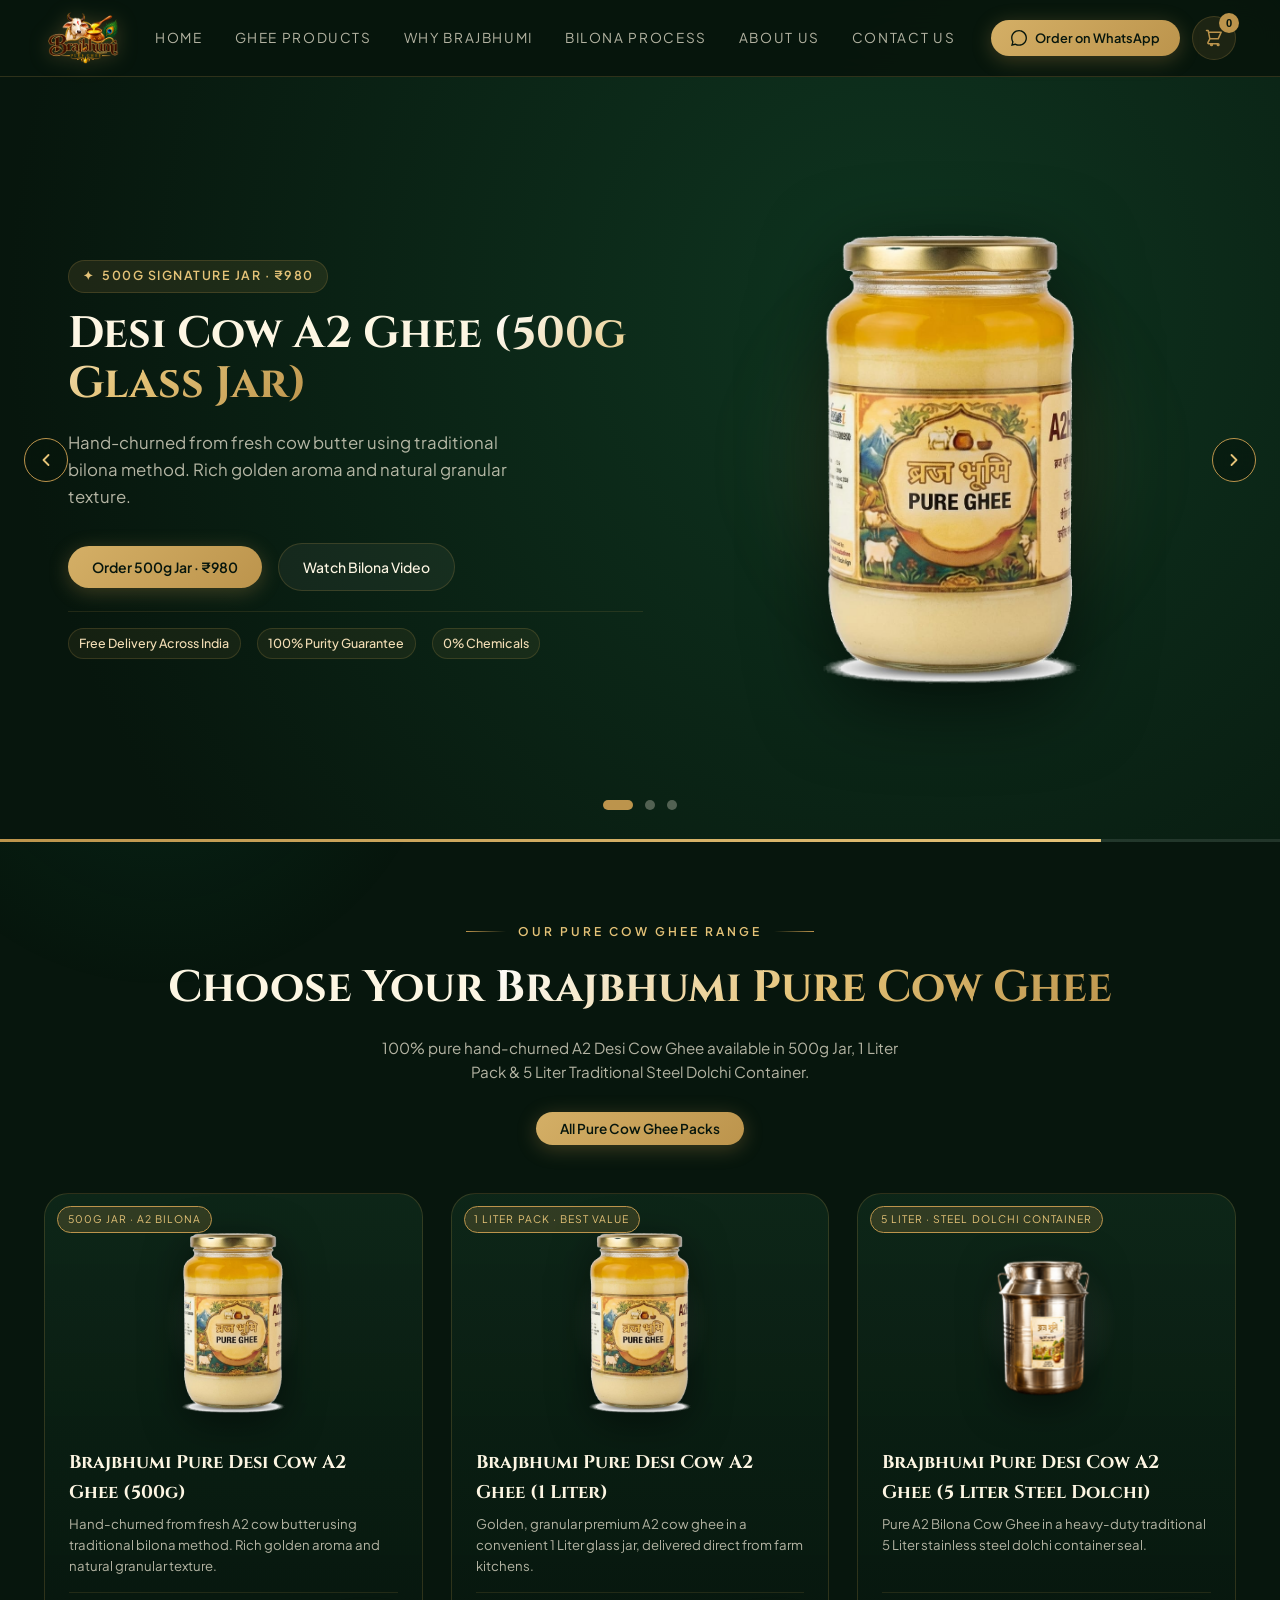
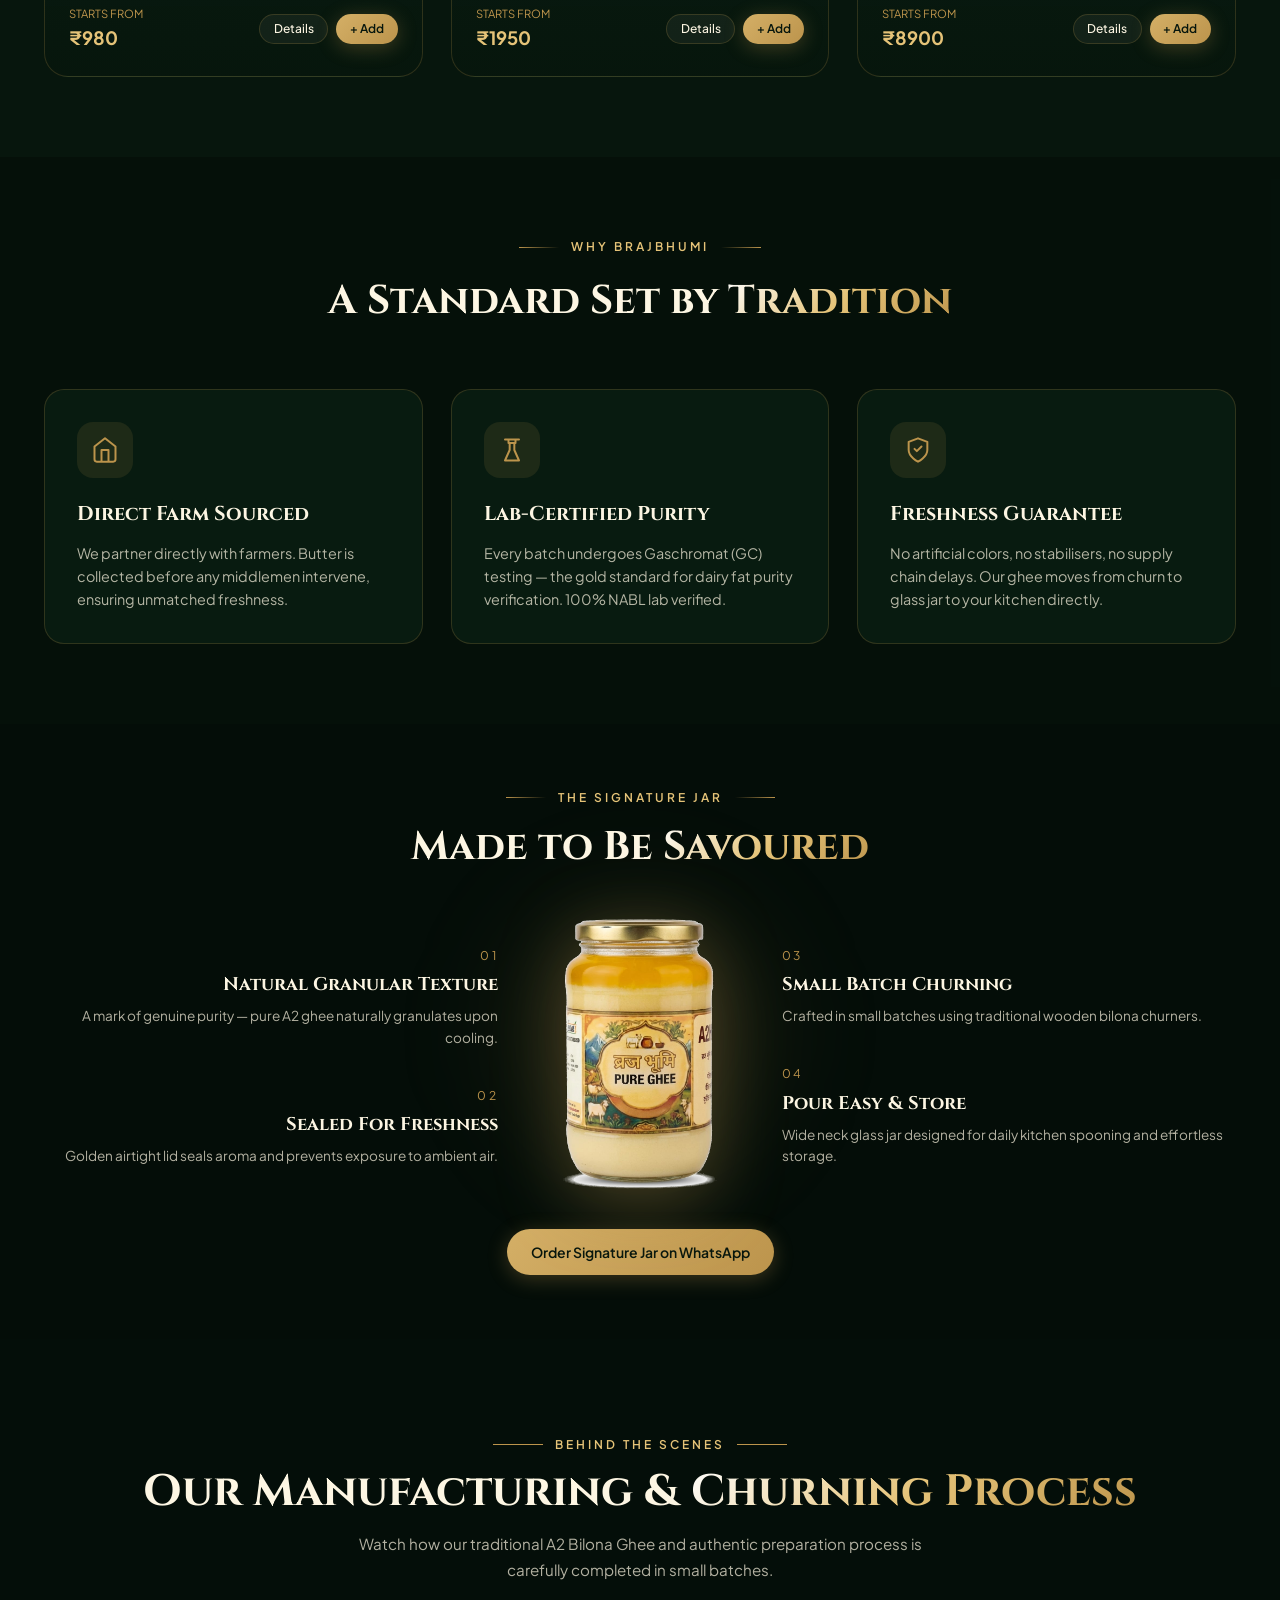
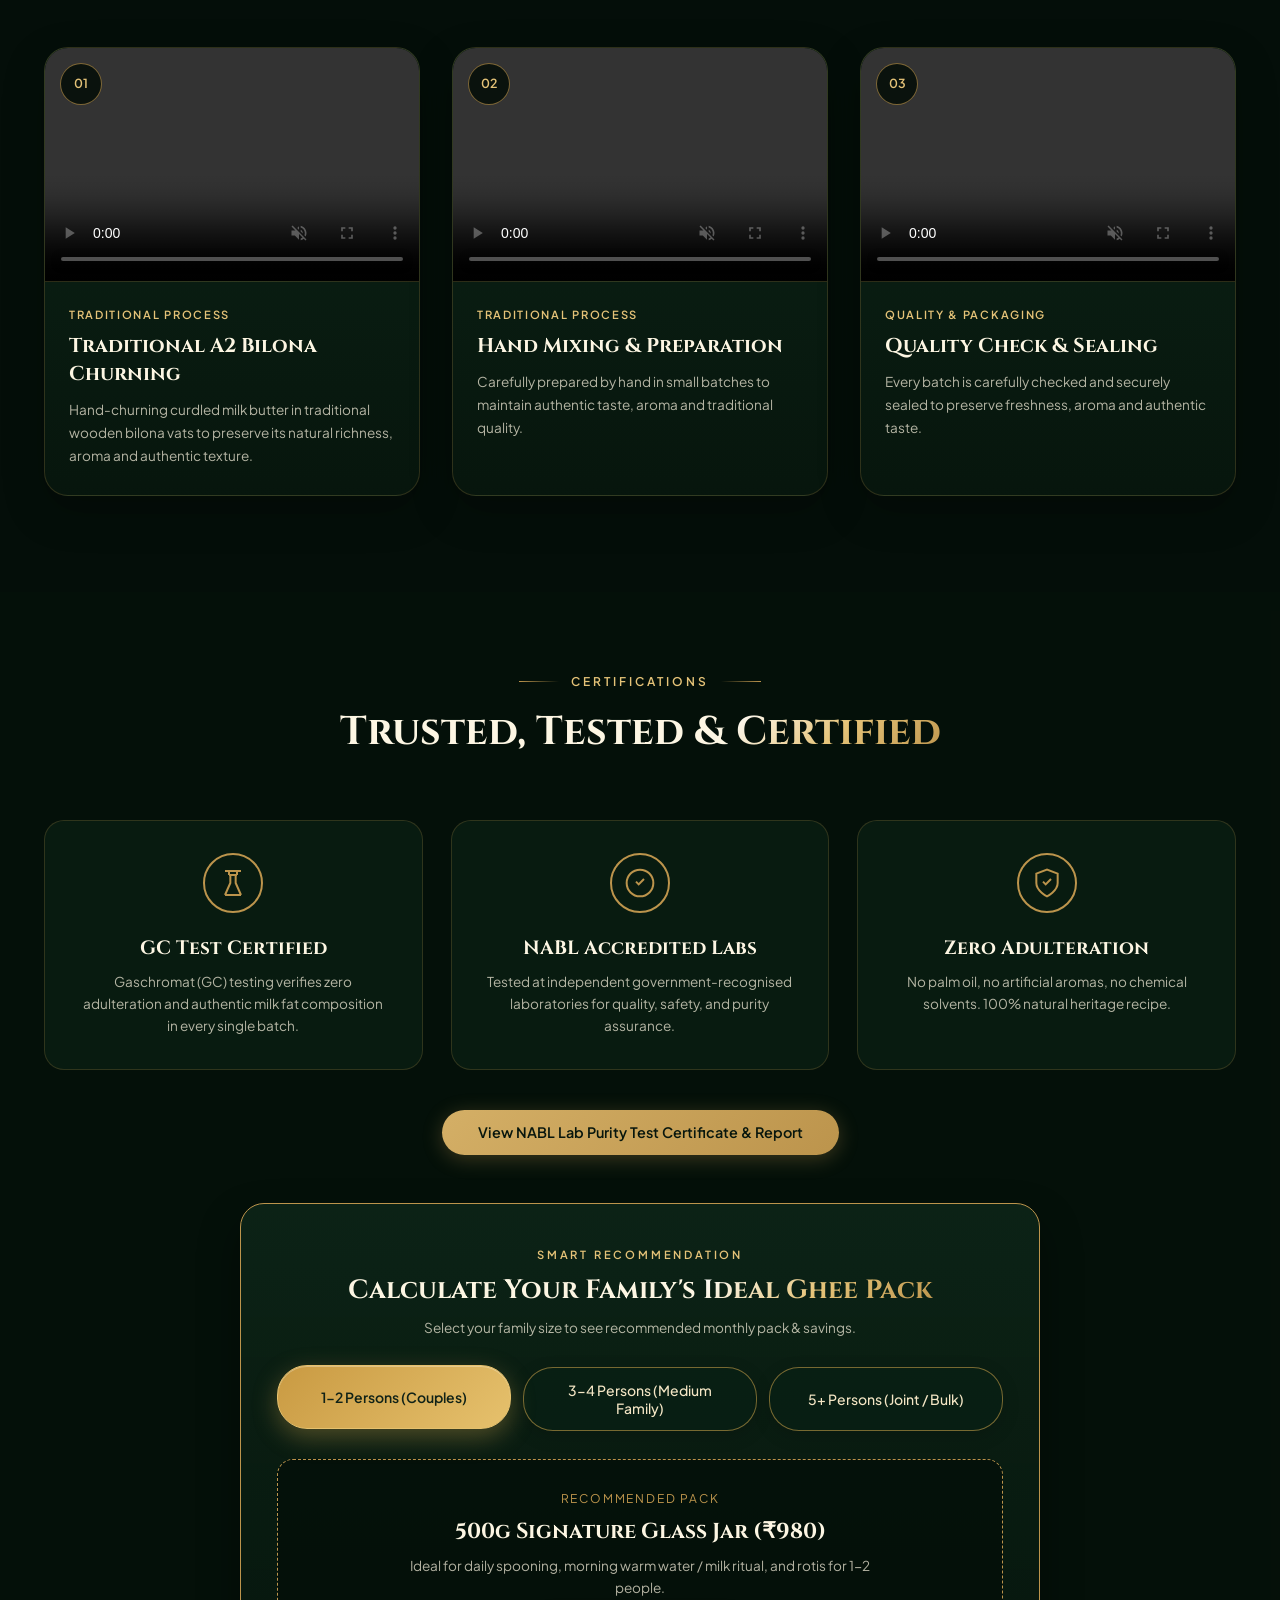
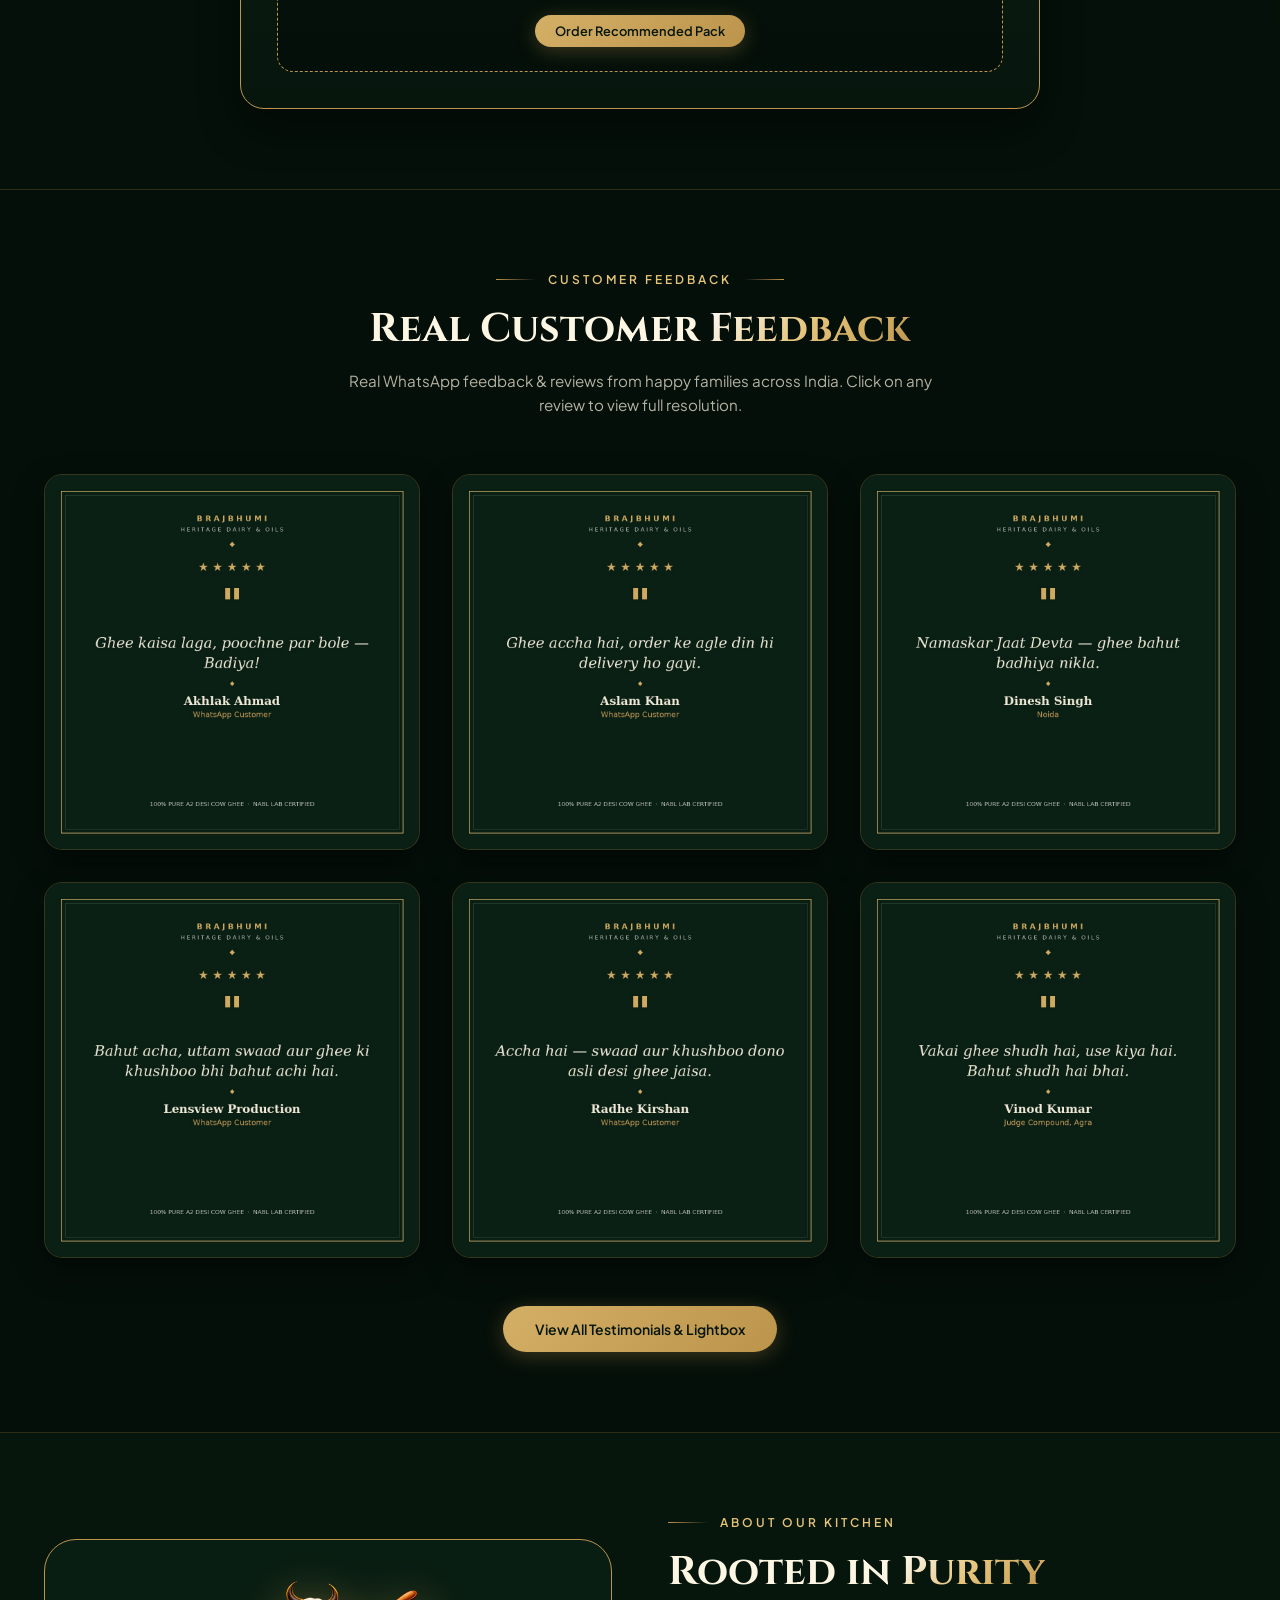
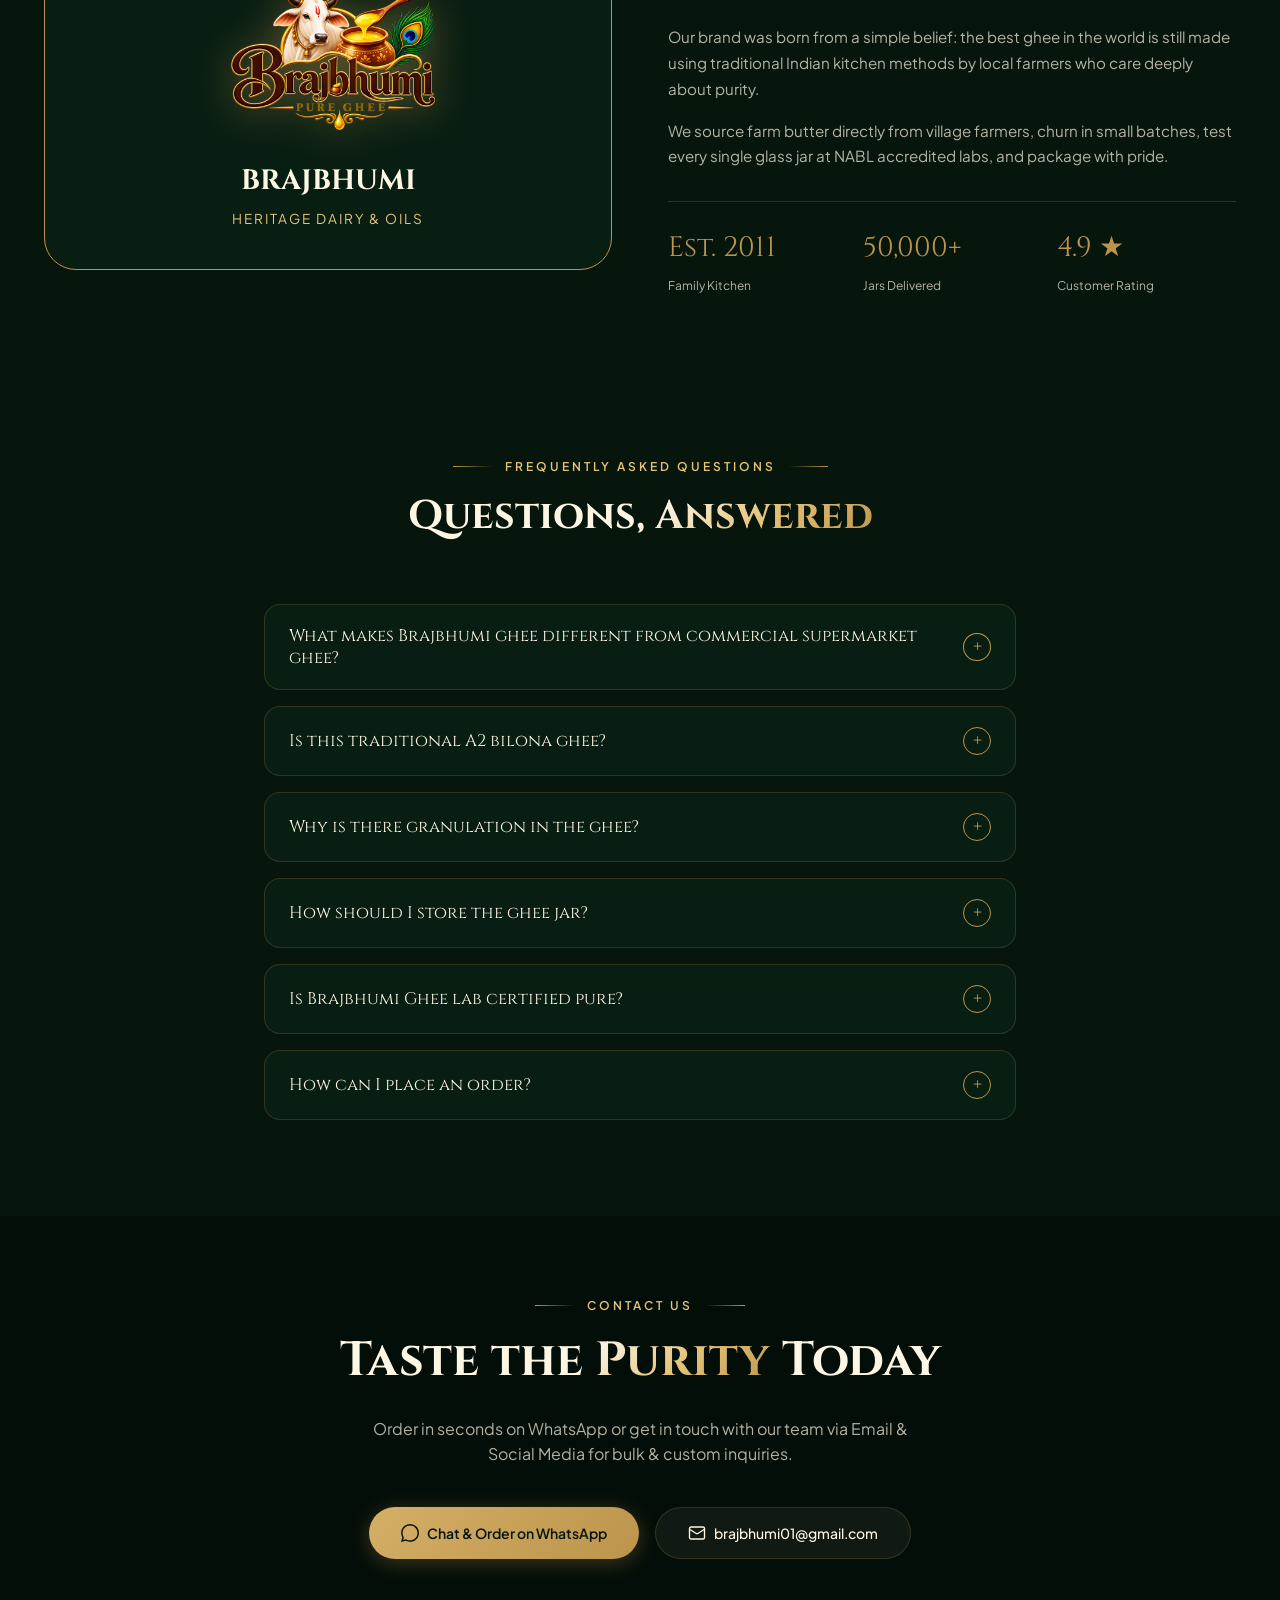
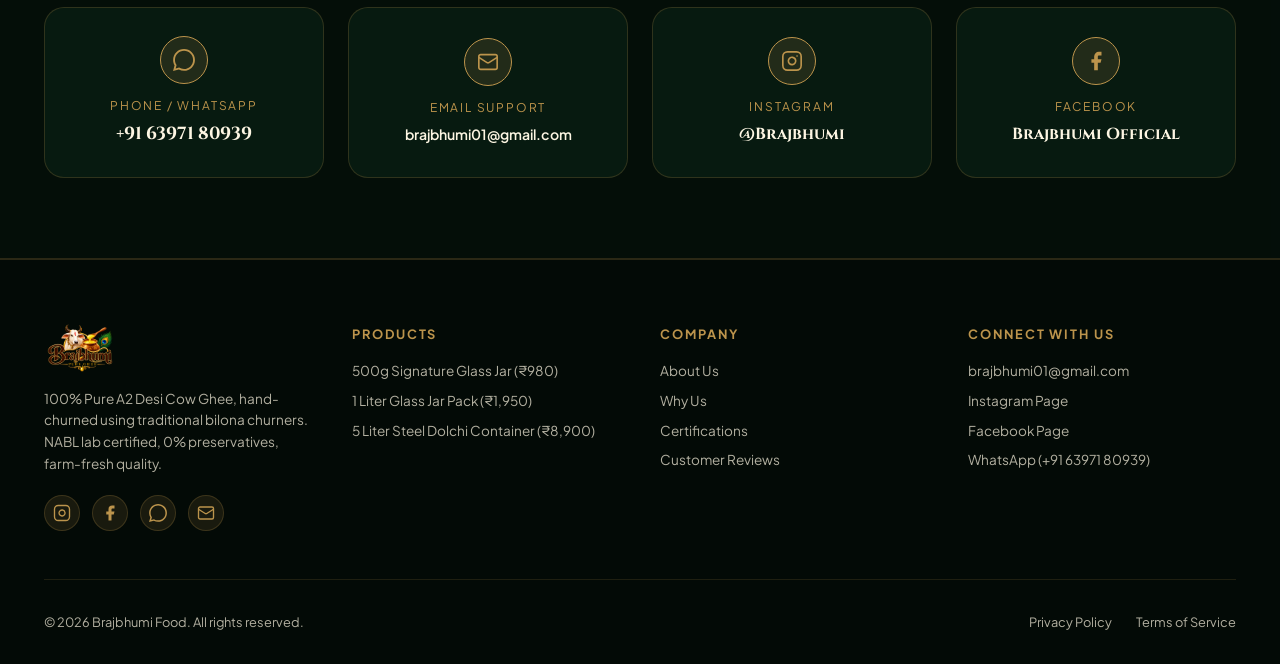
==== index.html @ c481da45 "Add customer review feedback gallery, testimonials page, and mobile UI optimizations" ====
<!DOCTYPE html>
<html lang="en">

<head>
  <meta charset="UTF-8" />
  <meta name="viewport" content="width=device-width, initial-scale=1.0" />
  <title>Brajbhumi Pure Ghee · 100% Traditional A2 Desi Cow Ghee</title>
  <meta name="description"
    content="Pure traditionally churned 100% A2 Desi Cow Ghee from Brajbhumi. NABL certified lab tested, 100% pure, 0 preservatives." />
  <meta name="keywords" content="brajbhumi ghee, A2 cow ghee, bilona ghee, pure desi cow ghee, danedar ghee" />

  <!-- Open Graph Meta Tags -->
  <meta property="og:title" content="Brajbhumi Pure Ghee · Pure Heritage A2 Desi Cow Ghee" />
  <meta property="og:description"
    content="Rooted in purity and craftsmanship. Hand-churned farm fresh A2 Desi Cow Ghee delivered directly to your doorstep." />
  <meta property="og:type" content="website" />

  <!-- Stylesheet -->
  <link rel="stylesheet" href="styles.css" />
</head>

<body>

  <!-- Ambient Background Glow Effects -->
  <div class="bg-glow-top"></div>
  <div class="bg-glow-bottom"></div>

  <!-- Sticky Header Navigation -->
  <header class="sticky-header">
    <div class="container-x"
      style="display: flex; align-items: center; justify-content: space-between; padding-top: 0.75rem; padding-bottom: 0.75rem;">
      <a href="#home" style="display: flex; align-items: center; gap: 0.75rem; text-decoration: none;">
        <img src="image/logo.png?v=2" alt="Brajbhumi Logo"
          style="height: 52px; width: auto; object-fit: contain; filter: drop-shadow(0 2px 10px rgba(188,148,76,0.35));" />
      </a>

      <!-- Desktop Links -->
      <nav class="nav-links hidden-mobile">
        <a href="#home" class="nav-link">Home</a>
        <a href="#products" class="nav-link">Ghee Products</a>
        <a href="#why" class="nav-link">Why Brajbhumi</a>
        <a href="#manufacturing" class="nav-link">Bilona Process</a>
        <a href="#about" class="nav-link">About Us</a>
        <a href="#contact" class="nav-link">Contact Us</a>
      </nav>

      <!-- Header CTAs & Cart Icon -->
      <div style="display: flex; align-items: center; gap: 0.75rem;">
        <a href="https://wa.me/916397180939?text=Hi%20Brajbhumi%2C%20I&#x27;d%20like%20to%20order%20ghee"
          target="_blank" rel="noreferrer" class="btn-gold hidden-mobile"
          style="padding: 0.5rem 1.25rem; font-size: 0.8rem;">
          <svg viewBox="0 0 24 24" style="width: 16px; height: 16px; fill: currentColor;">
            <path
              d="M.057 24l1.687-6.163c-1.041-1.804-1.588-3.849-1.587-5.946.003-6.556 5.338-11.891 11.893-11.891 3.181.001 6.167 1.24 8.413 3.488 2.245 2.248 3.481 5.236 3.48 8.414-.003 6.557-5.338 11.892-11.893 11.892-1.99-.001-3.951-.5-5.688-1.448l-6.305 1.654zm6.597-3.807c1.676.995 3.276 1.591 5.392 1.592 5.448 0 9.886-4.434 9.889-9.885.002-5.462-4.415-9.89-9.881-9.892-5.452 0-9.887 4.434-9.889 9.884-.001 2.225.651 3.891 1.746 5.634l-0.999 3.648 3.742-.981z" />
          </svg>
          Order on WhatsApp
        </a>

        <!-- Cart Button Drawer Trigger -->
        <button onclick="toggleCart()" aria-label="Open Cart Drawer"
          style="position: relative; background: rgba(188,148,76,0.12); border: 1px solid var(--color-green-border); width: 44px; height: 44px; border-radius: 50%; display: flex; align-items: center; justify-content: center; cursor: pointer; color: var(--color-gold); transition: var(--transition-smooth);">
          <svg viewBox="0 0 24 24"
            style="width: 20px; height: 20px; fill: none; stroke: currentColor; stroke-width: 1.8; stroke-linecap: round; stroke-linejoin: round;">
            <path
              d="M3 3h2l.4 2M7 13h10l3.6-8H5.4M7 13L5.4 5M7 13l-2.3 4.6A1 1 0 005.6 19H17M9 21a1 1 0 100-2 1 1 0 000 2zm8 0a1 1 0 100-2 1 1 0 000 2z">
            </path>
          </svg>
          <span id="cart-badge"
            style="position: absolute; top: -4px; right: -4px; background: var(--color-gold); color: #07160d; font-size: 0.7rem; font-weight: 700; width: 20px; height: 20px; border-radius: 50%; display: flex; align-items: center; justify-content: center;">0</span>
        </button>

        <!-- Mobile Hamburger Menu Button -->
        <button id="mobile-menu-btn" onclick="toggleMobileMenu()" class="mobile-toggle-btn"
          aria-label="Toggle Navigation Menu">
          <svg viewBox="0 0 24 24"
            style="width: 22px; height: 22px; fill: none; stroke: currentColor; stroke-width: 2.2; stroke-linecap: round; stroke-linejoin: round;">
            <line x1="3" y1="6" x2="21" y2="6"></line>
            <line x1="3" y1="12" x2="21" y2="12"></line>
            <line x1="3" y1="18" x2="21" y2="18"></line>
          </svg>
        </button>
      </div>
    </div>

    <!-- Mobile Navigation Drawer -->
    <div id="mobile-menu" class="mobile-menu-drawer">
      <a href="#home" onclick="toggleMobileMenu()" class="mobile-nav-link">Home</a>
      <a href="#products" onclick="toggleMobileMenu()" class="mobile-nav-link">Ghee Products</a>
      <a href="testimonials.html" onclick="toggleMobileMenu()" class="mobile-nav-link">Testimonials</a>
      <a href="#why" onclick="toggleMobileMenu()" class="mobile-nav-link">Why Brajbhumi</a>
      <a href="#manufacturing" onclick="toggleMobileMenu()" class="mobile-nav-link">Bilona Process</a>
      <a href="#about" onclick="toggleMobileMenu()" class="mobile-nav-link">About Us</a>
      <a href="#contact" onclick="toggleMobileMenu()" class="mobile-nav-link">Contact Us</a>
    </div>
  </header>

  <main>
    <!-- Hero Product Slider Section -->
    <section id="home" class="hero-container">

      <!-- Slide 1: 500g Ghee Jar -->
      <div class="container-x hero-slide active">
        <div class="hero-content-grid">
          <div>
            <div class="hero-badge">
              <span>✦</span> 500g Signature Jar · ₹980
            </div>
            <h1 class="hero-title font-display">
              Desi Cow A2 Ghee <span class="text-shimmer">(500g Glass Jar)</span>
            </h1>
            <p class="hero-desc">
              Hand-churned from fresh cow butter using traditional bilona method. Rich golden aroma and natural granular
              texture.
            </p>
            <div class="hero-actions">
              <button onclick="openProductModal('cow-ghee-pure')" class="btn-gold">Order 500g Jar · ₹980</button>
              <a href="#manufacturing" class="btn-ghost">Watch Bilona Video</a>
            </div>
            <div class="hero-trust-row">
              <span class="hero-trust-item"> Free Delivery Across India</span>
              <span class="hero-trust-item"> 100% Purity Guarantee</span>
              <span class="hero-trust-item"> 0% Chemicals</span>
            </div>
          </div>
          <div class="hero-img-wrapper">
            <div class="hero-img-backdrop"></div>
            <img src="image/ghee.jpg?v=2" alt="Brajbhumi 500g Desi Cow Ghee Jar" class="hero-img" />
          </div>
        </div>
      </div>

      <!-- Slide 2: 1 Liter Pack -->
      <div class="container-x hero-slide">
        <div class="hero-content-grid">
          <div>
            <div class="hero-badge">
              <span>✦</span> 1 Liter Value Pack · ₹1,950
            </div>
            <h1 class="hero-title font-display">
              Pure Desi Cow Ghee <span class="text-shimmer">(1 Liter Jar)</span>
            </h1>
            <p class="hero-desc">
              Golden, granular premium A2 cow ghee in a 1 Liter glass jar pack, delivered direct from farm kitchens.
            </p>
            <div class="hero-actions">
              <button onclick="openProductModal('cow-ghee-1kg')" class="btn-gold">Order 1 Liter Jar · ₹1,950</button>
              <a href="#products" class="btn-ghost">View All Packs</a>
            </div>
            <div class="hero-trust-row">
              <span class="hero-trust-item">Free Delivery Across India</span>
              <span class="hero-trust-item"> 100% Purity Guarantee</span>
              <span class="hero-trust-item"> 0% Chemicals</span>
            </div>
          </div>
          <div class="hero-img-wrapper">
            <div class="hero-img-backdrop"
              style="background: radial-gradient(circle, rgba(229,195,120,0.3) 0%, transparent 70%);"></div>
            <img src="image/1kg.jpg?v=2" alt="Brajbhumi 1 Liter Ghee Jar" class="hero-img" />
          </div>
        </div>
      </div>

      <!-- Slide 3: 5 Liter Steel Dolchi Container -->
      <div class="container-x hero-slide">
        <div class="hero-content-grid">
          <div>
            <div class="hero-badge">
              <span>✦</span> 5 Liter Steel Container · ₹8,900
            </div>
            <h1 class="hero-title font-display">
              Desi Cow A2 Ghee <span class="text-shimmer">(5L Steel Dolchi)</span>
            </h1>
            <p class="hero-desc">
              Pure A2 Bilona Cow Ghee in a heavy-duty traditional 5 Liter stainless steel dolchi container seal.
            </p>
            <div class="hero-actions">
              <button onclick="openProductModal('cow-ghee-5kg-tin')" class="btn-gold">Order 5L Steel Dolchi ·
                ₹8,900</button>
              <a href="#contact" class="btn-ghost">WhatsApp Inquiry</a>
            </div>
            <div class="hero-trust-row">
              <span class="hero-trust-item"> Free Delivery Across India</span>
              <span class="hero-trust-item">100% Purity Guarantee</span>
              <span class="hero-trust-item"> 0% Chemicals</span>
            </div>
          </div>
          <div class="hero-img-wrapper">
            <div class="hero-img-backdrop"
              style="background: radial-gradient(circle, rgba(188,148,76,0.3) 0%, transparent 70%);">
            </div>
            <img src="image/5kg.png?v=2" alt="Brajbhumi 5 Liter Steel Dolchi Ghee Container"
              class="hero-img hero-img-5l" />
          </div>
        </div>
      </div>

      <!-- Slider Navigation Arrows -->
      <button class="slider-arrow slider-arrow-prev" onclick="prevSlide()" aria-label="Previous Slide">
        <svg viewBox="0 0 24 24"
          style="width: 20px; height: 20px; fill: none; stroke: currentColor; stroke-width: 2.2; stroke-linecap: round; stroke-linejoin: round;">
          <polyline points="15 18 9 12 15 6"></polyline>
        </svg>
      </button>

      <button class="slider-arrow slider-arrow-next" onclick="nextSlide()" aria-label="Next Slide">
        <svg viewBox="0 0 24 24"
          style="width: 20px; height: 20px; fill: none; stroke: currentColor; stroke-width: 2.2; stroke-linecap: round; stroke-linejoin: round;">
          <polyline points="9 18 15 12 9 6"></polyline>
        </svg>
      </button>

      <!-- Slider Dots Controls -->
      <div class="slider-dots">
        <button onclick="setSlide(0)" class="slider-dot active" aria-label="Slide 1 (500g Cow Ghee)"></button>
        <button onclick="setSlide(1)" class="slider-dot" aria-label="Slide 2 (1 Liter Cow Ghee)"></button>
        <button onclick="setSlide(2)" class="slider-dot" aria-label="Slide 3 (5L Steel Container)"></button>
      </div>

      <!-- 3-Second Timer Progress Bar -->
      <div class="slider-progress-container">
        <div class="slider-progress-bar" id="slider-progress-bar"></div>
      </div>
    </section>

    <!-- Product Section -->
    <section id="products" style="padding: 5rem 0;">
      <div class="container-x">
        <div style="text-align: center; margin-bottom: 3rem;">
          <div
            style="display: flex; align-items: center; justify-content: center; gap: 0.75rem; margin-bottom: 0.75rem;">
            <span class="gold-line"></span>
            <span class="eyebrow">Our Pure Cow Ghee Range</span>
            <span class="gold-line" style="transform: rotate(180deg);"></span>
          </div>
          <h2 class="font-display" style="font-size: 2.75rem; color: var(--color-cream);">
            Choose Your <span class="text-shimmer">Brajbhumi Pure Cow Ghee</span>
          </h2>
          <p
            style="color: var(--color-cream-muted); max-width: 540px; margin: 0.75rem auto 0 auto; font-size: 0.95rem;">
            100% pure hand-churned A2 Desi Cow Ghee available in 500g Jar, 1 Liter Pack & 5 Liter Traditional Steel
            Dolchi Container.
          </p>

          <!-- Category Filter Buttons -->
          <div style="display: flex; justify-content: center; gap: 0.75rem; flex-wrap: wrap; margin-top: 1.75rem;">
            <button onclick="setCategory('all')" data-category="all" class="filter-tab btn-gold"
              style="padding: 0.5rem 1.5rem; font-size: 0.85rem;">All Pure Cow Ghee Packs</button>
          </div>
        </div>

        <!-- Dynamic Product Cards Grid -->
        <div id="products-grid"
          style="display: grid; grid-template-columns: repeat(auto-fill, minmax(280px, 1fr)); gap: 1.75rem;">
          <!-- JavaScript populates product cards here -->
        </div>
      </div>
    </section>

    <!-- Why Us Section -->
    <section id="why" style="padding: 5rem 0; background: rgba(4,13,8,0.6);">
      <div class="container-x">
        <div style="margin-bottom: 3.5rem; text-align: center;">
          <div
            style="display: flex; align-items: center; justify-content: center; gap: 0.75rem; margin-bottom: 0.75rem;">
            <span class="gold-line"></span>
            <span class="eyebrow">Why Brajbhumi</span>
            <span class="gold-line" style="transform: rotate(180deg);"></span>
          </div>
          <h2 class="font-display" style="font-size: 2.5rem; color: var(--color-cream);">
            A Standard Set by <span class="text-shimmer">Tradition</span>
          </h2>
        </div>

        <div style="display: grid; grid-template-columns: repeat(auto-fit, minmax(300px, 1fr)); gap: 1.75rem;">
          <div class="feature-card">
            <div class="icon-box">
              <svg viewBox="0 0 24 24"
                style="width: 28px; height: 28px; fill: none; stroke: currentColor; stroke-width: 1.7; stroke-linecap: round; stroke-linejoin: round;">
                <path d="M3 9l9-7 9 7v11a2 2 0 0 1-2 2H5a2 2 0 0 1-2-2zM9 22V12h6v10"></path>
              </svg>
            </div>
            <h3 class="font-display" style="font-size: 1.25rem; color: var(--color-cream); margin-bottom: 0.75rem;">
              Direct Farm Sourced</h3>
            <p style="color: var(--color-cream-muted); font-size: 0.9rem;">
              We partner directly with farmers. Butter is collected before any middlemen intervene, ensuring unmatched
              freshness.
            </p>
          </div>

          <div class="feature-card">
            <div class="icon-box">
              <svg viewBox="0 0 24 24"
                style="width: 28px; height: 28px; fill: none; stroke: currentColor; stroke-width: 1.7; stroke-linecap: round; stroke-linejoin: round;">
                <path d="M6 3h12M9 3v3M15 3v3M9 6h6M6 21h12M6 21L10 12V6h4v6l4 9"></path>
              </svg>
            </div>
            <h3 class="font-display" style="font-size: 1.25rem; color: var(--color-cream); margin-bottom: 0.75rem;">
              Lab-Certified Purity</h3>
            <p style="color: var(--color-cream-muted); font-size: 0.9rem;">
              Every batch undergoes Gaschromat (GC) testing — the gold standard for dairy fat purity verification. 100%
              NABL lab verified.
            </p>
          </div>

          <div class="feature-card">
            <div class="icon-box">
              <svg viewBox="0 0 24 24"
                style="width: 28px; height: 28px; fill: none; stroke: currentColor; stroke-width: 1.7; stroke-linecap: round; stroke-linejoin: round;">
                <path d="M12 22s8-4 8-10V5l-8-3-8 3v7c0 6 8 10 8 10zM9 11l2 2 4-4"></path>
              </svg>
            </div>
            <h3 class="font-display" style="font-size: 1.25rem; color: var(--color-cream); margin-bottom: 0.75rem;">
              Freshness Guarantee</h3>
            <p style="color: var(--color-cream-muted); font-size: 0.9rem;">
              No artificial colors, no stabilisers, no supply chain delays. Our ghee moves from churn to glass jar to
              your kitchen directly.
            </p>
          </div>
        </div>
      </div>
    </section>

    <!-- Showcase Jar Section -->
    <section id="showcase" class="showcase-bg">
      <div class="showcase-glow"></div>
      <div class="container-x" style="position: relative; z-index: 2;">
        <div style="text-align: center; margin-bottom: 2.5rem;">
          <div
            style="display: flex; align-items: center; justify-content: center; gap: 0.75rem; margin-bottom: 0.5rem;">
            <span class="gold-line"></span>
            <span class="eyebrow">The Signature Jar</span>
            <span class="gold-line" style="transform: rotate(180deg);"></span>
          </div>
          <h2 class="font-display" style="font-size: 2.5rem; color: var(--color-cream);">
            Made to Be <span class="text-shimmer">Savoured</span>
          </h2>
        </div>

        <div class="showcase-grid">
          <!-- Left Indicators -->
          <div class="showcase-col-left">
            <div>
              <span style="font-size: 0.75rem; letter-spacing: 0.2em; color: var(--color-gold);">01</span>
              <h3 class="font-display" style="font-size: 1.15rem; color: var(--color-cream); margin-top: 0.25rem;">
                Natural Granular Texture</h3>
              <p style="font-size: 0.85rem; color: var(--color-cream-muted); margin-top: 0.35rem;">
                A mark of genuine purity — pure A2 ghee naturally granulates upon cooling.
              </p>
            </div>
            <div>
              <span style="font-size: 0.75rem; letter-spacing: 0.2em; color: var(--color-gold);">02</span>
              <h3 class="font-display" style="font-size: 1.15rem; color: var(--color-cream); margin-top: 0.25rem;">
                Sealed For Freshness</h3>
              <p style="font-size: 0.85rem; color: var(--color-cream-muted); margin-top: 0.35rem;">
                Golden airtight lid seals aroma and prevents exposure to ambient air.
              </p>
            </div>
          </div>

          <!-- Middle Jar Image -->
          <div class="showcase-jar-wrapper">
            <img src="image/ghee.jpg?v=2" alt="Signature Ghee Jar" class="showcase-jar-img" />
          </div>

          <!-- Right Indicators -->
          <div class="showcase-col-right">
            <div>
              <span style="font-size: 0.75rem; letter-spacing: 0.2em; color: var(--color-gold);">03</span>
              <h3 class="font-display" style="font-size: 1.15rem; color: var(--color-cream); margin-top: 0.25rem;">Small
                Batch Churning</h3>
              <p style="font-size: 0.85rem; color: var(--color-cream-muted); margin-top: 0.35rem;">
                Crafted in small batches using traditional wooden bilona churners.
              </p>
            </div>
            <div>
              <span style="font-size: 0.75rem; letter-spacing: 0.2em; color: var(--color-gold);">04</span>
              <h3 class="font-display" style="font-size: 1.15rem; color: var(--color-cream); margin-top: 0.25rem;">Pour
                Easy & Store</h3>
              <p style="font-size: 0.85rem; color: var(--color-cream-muted); margin-top: 0.35rem;">
                Wide neck glass jar designed for daily kitchen spooning and effortless storage.
              </p>
            </div>
          </div>
        </div>

        <div style="text-align: center; margin-top: 2.5rem;">
          <a href="https://wa.me/916397180939?text=Hi%20Brajbhumi%2C%20I&#x27;d%20like%20to%20order%20Signature%20Ghee%20Jar"
            target="_blank" rel="noreferrer" class="btn-gold">
            Order Signature Jar on WhatsApp
          </a>
        </div>
      </div>
    </section>

    <!-- Manufacturing & Process Videos Section -->
    <section id="manufacturing" class="manufacturing-section">
      <div class="container-x">
        <div class="manufacturing-heading">
          <div class="heading-label">
            <span class="gold-line"></span>
            <span class="eyebrow">Behind The Scenes</span>
            <span class="gold-line"></span>
          </div>
          <h2 class="font-display">
            Our Manufacturing & <span class="text-shimmer">Churning Process</span>
          </h2>
          <p>
            Watch how our traditional A2 Bilona Ghee and authentic preparation
            process is carefully completed in small batches.
          </p>
        </div>

        <div class="manufacturing-grid">
          <div class="mfg-video-card">
            <div class="mfg-video-wrapper">
              <video controls playsinline preload="metadata" class="mfg-video-player">
                <source src="videos/1.mp4" type="video/mp4">
              </video>
              <div class="video-number">01</div>
            </div>
            <div class="mfg-card-content">
              <span class="mfg-card-label">Traditional Process</span>
              <h3 class="font-display">Traditional A2 Bilona Churning</h3>
              <p>
                Hand-churning curdled milk butter in traditional wooden bilona vats
                to preserve its natural richness, aroma and authentic texture.
              </p>
            </div>
          </div>

          <div class="mfg-video-card">
            <div class="mfg-video-wrapper">
              <video controls playsinline preload="metadata" class="mfg-video-player">
                <source src="videos/2.mp4" type="video/mp4">
              </video>
              <div class="video-number">02</div>
            </div>
            <div class="mfg-card-content">
              <span class="mfg-card-label">Traditional Process</span>
              <h3 class="font-display">Hand Mixing & Preparation</h3>
              <p>
                Carefully prepared by hand in small batches to maintain authentic
                taste, aroma and traditional quality.
              </p>
            </div>
          </div>

          <div class="mfg-video-card">
            <div class="mfg-video-wrapper">
              <video controls playsinline preload="metadata" class="mfg-video-player">
                <source src="videos/3.mp4" type="video/mp4">
              </video>
              <div class="video-number">03</div>
            </div>
            <div class="mfg-card-content">
              <span class="mfg-card-label">Quality & Packaging</span>
              <h3 class="font-display">Quality Check & Sealing</h3>
              <p>
                Every batch is carefully checked and securely sealed to preserve
                freshness, aroma and authentic taste.
              </p>
            </div>
          </div>
        </div>
      </div>
    </section>

    <!-- Certifications Section -->
    <section id="certifications" style="padding: 5rem 0; background: rgba(4,13,8,0.7);">
      <div class="container-x">
        <div style="text-align: center; margin-bottom: 3.5rem;">
          <div
            style="display: flex; align-items: center; justify-content: center; gap: 0.75rem; margin-bottom: 0.5rem;">
            <span class="gold-line"></span>
            <span class="eyebrow">Certifications</span>
            <span class="gold-line" style="transform: rotate(180deg);"></span>
          </div>
          <h2 class="font-display" style="font-size: 2.5rem; color: var(--color-cream);">
            Trusted, Tested & <span class="text-shimmer">Certified</span>
          </h2>
        </div>

        <div style="display: grid; grid-template-columns: repeat(auto-fit, minmax(280px, 1fr)); gap: 1.75rem;">
          <div
            style="background: rgba(13,39,25,0.5); border: 1px solid var(--color-green-border); border-radius: 1.25rem; padding: 2rem; text-align: center;">
            <div
              style="width: 60px; height: 60px; border-radius: 50%; border: 2px solid var(--color-gold); display: flex; align-items: center; justify-content: center; margin: 0 auto 1.25rem auto; color: var(--color-gold);">
              <svg viewBox="0 0 24 24"
                style="width: 32px; height: 32px; fill: none; stroke: currentColor; stroke-width: 1.5;">
                <path d="M6 3h12M9 3v3M15 3v3M9 6h6M6 21h12M6 21L10 12V6h4v6l4 9"></path>
              </svg>
            </div>
            <h3 class="font-display" style="font-size: 1.2rem; color: var(--color-cream); margin-bottom: 0.5rem;">GC
              Test Certified</h3>
            <p style="font-size: 0.85rem; color: var(--color-cream-muted);">Gaschromat (GC) testing verifies zero
              adulteration and authentic milk fat composition in every single batch.</p>
          </div>

          <div
            style="background: rgba(13,39,25,0.5); border: 1px solid var(--color-green-border); border-radius: 1.25rem; padding: 2rem; text-align: center;">
            <div
              style="width: 60px; height: 60px; border-radius: 50%; border: 2px solid var(--color-gold); display: flex; align-items: center; justify-content: center; margin: 0 auto 1.25rem auto; color: var(--color-gold);">
              <svg viewBox="0 0 24 24"
                style="width: 32px; height: 32px; fill: none; stroke: currentColor; stroke-width: 1.5;">
                <circle cx="12" cy="12" r="10"></circle>
                <path d="M9 11l2 2 4-4"></path>
              </svg>
            </div>
            <h3 class="font-display" style="font-size: 1.2rem; color: var(--color-cream); margin-bottom: 0.5rem;">NABL
              Accredited Labs</h3>
            <p style="font-size: 0.85rem; color: var(--color-cream-muted);">Tested at independent government-recognised
              laboratories for quality, safety, and purity assurance.</p>
          </div>

          <div
            style="background: rgba(13,39,25,0.5); border: 1px solid var(--color-green-border); border-radius: 1.25rem; padding: 2rem; text-align: center;">
            <div
              style="width: 60px; height: 60px; border-radius: 50%; border: 2px solid var(--color-gold); display: flex; align-items: center; justify-content: center; margin: 0 auto 1.25rem auto; color: var(--color-gold);">
              <svg viewBox="0 0 24 24"
                style="width: 32px; height: 32px; fill: none; stroke: currentColor; stroke-width: 1.5;">
                <path d="M12 22s8-4 8-10V5l-8-3-8 3v7c0 6 8 10 8 10z"></path>
                <path d="M9 11l2 2 4-4"></path>
              </svg>
            </div>
            <h3 class="font-display" style="font-size: 1.2rem; color: var(--color-cream); margin-bottom: 0.5rem;">Zero
              Adulteration</h3>
            <p style="font-size: 0.85rem; color: var(--color-cream-muted);">No palm oil, no artificial aromas, no
              chemical solvents. 100% natural heritage recipe.</p>
          </div>
        </div>

        <!-- View NABL Certificate Button -->
        <div style="text-align: center; margin-top: 2.5rem;">
          <button onclick="openCertModal()" class="btn-gold" style="padding: 0.85rem 2.25rem; font-size: 0.9rem;">
            View NABL Lab Purity Test Certificate & Report
          </button>
        </div>

        <!-- Interactive Ghee Usage Calculator -->
        <div class="calc-box">
          <div style="text-align: center; margin-bottom: 1.75rem;">
            <span class="eyebrow" style="font-size: 0.7rem;">Smart Recommendation</span>
            <h3 class="font-display" style="font-size: 1.65rem; color: var(--color-cream); margin-top: 0.25rem;">
              Calculate Your Family's <span class="text-shimmer">Ideal Ghee Pack</span>
            </h3>
            <p style="font-size: 0.85rem; color: var(--color-cream-muted); margin-top: 0.35rem;">
              Select your family size to see recommended monthly pack & savings.
            </p>
          </div>
          <style>
            /* Ghee Pack Family Selector */
            .calc-option-btn {
              padding: 13px 24px;
              border: 1px solid rgba(212, 166, 76, 0.55);
              border-radius: 30px;
              background: rgba(8, 32, 20, 0.9);
              color: #f4e6c5;
              font-family: inherit;
              font-size: 14px;
              font-weight: 500;
              cursor: pointer;
              transition: all 0.3s ease;
              box-shadow: 0 5px 18px rgba(0, 0, 0, 0.15);
            }

            /* Hover */
            .calc-option-btn:hover {
              background: linear-gradient(135deg, #c99a42, #e6c16d);
              color: #102217;
              border-color: #e6c16d;
              transform: translateY(-3px);
              box-shadow: 0 8px 25px rgba(210, 166, 76, 0.28);
            }

            /* Active / Selected */
            .calc-option-btn.active {
              background: linear-gradient(135deg, #c99a42, #e6c16d);
              color: #102217;
              border-color: #e6c16d;
              font-weight: 600;
              box-shadow:
                0 8px 25px rgba(210, 166, 76, 0.35),
                inset 0 1px 0 rgba(255, 255, 255, 0.3);
              transform: translateY(-2px);
            }

            /* Click effect */
            .calc-option-btn:active {
              transform: translateY(0);
            }

            /* Mobile */
            @media (max-width: 600px) {
              .calc-option-btn {
                width: 100%;
                max-width: 320px;
              }
            }
          </style>
          <div style="display: flex; gap: 0.75rem; flex-wrap: wrap; justify-content: center; margin-bottom: 1.75rem;">
            <button onclick="calculateGheePack('small')" id="calc-btn-small" class="calc-option-btn active">1-2 Persons
              (Couples)</button>
            <button onclick="calculateGheePack('medium')" id="calc-btn-medium" class="calc-option-btn">3-4 Persons
              (Medium Family)</button>
            <button onclick="calculateGheePack('large')" id="calc-btn-large" class="calc-option-btn">5+ Persons (Joint /
              Bulk)</button>
          </div>

          <div id="calc-result"
            style="background: rgba(4,13,8,0.7); border: 1px dashed var(--color-gold); border-radius: 1rem; padding: 1.5rem; text-align: center;">
            <span
              style="font-size: 0.75rem; text-transform: uppercase; color: var(--color-gold); letter-spacing: 0.15em;">Recommended
              Pack</span>
            <h4 id="calc-pack-title" class="font-display"
              style="font-size: 1.35rem; color: var(--color-cream); margin: 0.35rem 0;">500g Signature Glass Jar (₹980)
            </h4>
            <p id="calc-pack-desc"
              style="font-size: 0.85rem; color: var(--color-cream-muted); max-width: 480px; margin: 0 auto 1rem auto;">
              Ideal for daily spooning, morning warm water / milk ritual, and rotis for 1-2 people.</p>
            <button id="calc-action-btn" onclick="openProductModal('cow-ghee-pure')" class="btn-gold"
              style="padding: 0.5rem 1.25rem; font-size: 0.8rem;">Order Recommended Pack</button>
          </div>
        </div>
      </div>
    </section>

    <!-- Customer Feedback & Reviews Section -->
    <section id="testimonials" style="padding: 5rem 0; background: rgba(4, 13, 8, 0.75); border-top: 1px solid var(--color-green-border); border-bottom: 1px solid var(--color-green-border);">
      <div class="container-x">
        <div style="text-align: center; margin-bottom: 3.5rem;">
          <div style="display: flex; align-items: center; justify-content: center; gap: 0.75rem; margin-bottom: 0.5rem;">
            <span class="gold-line"></span>
            <span class="eyebrow">Customer Feedback</span>
            <span class="gold-line" style="transform: rotate(180deg);"></span>
          </div>
          <h2 class="font-display" style="font-size: 2.5rem; color: var(--color-cream);">
            Real Customer <span class="text-shimmer">Feedback</span>
          </h2>
          <p style="color: var(--color-cream-muted); font-size: 0.95rem; margin-top: 0.5rem; max-width: 600px; margin-left: auto; margin-right: auto;">
            Real WhatsApp feedback & reviews from happy families across India. Click on any review to view full resolution.
          </p>
        </div>

        <div class="testimonial-grid">

          <!-- Review 1 -->
          <div class="testimonial-card" onclick="openLightbox(0)" aria-label="Open Testimonial 1">
            <img src="image/review/1.jpg" alt="Brajbhumi Customer Feedback Review 1" class="testimonial-img" loading="lazy" />
          </div>

          <!-- Review 2 -->
          <div class="testimonial-card" onclick="openLightbox(1)" aria-label="Open Testimonial 2">
            <img src="image/review/2.jpg" alt="Brajbhumi Customer Feedback Review 2" class="testimonial-img" loading="lazy" />
          </div>

          <!-- Review 3 -->
          <div class="testimonial-card" onclick="openLightbox(2)" aria-label="Open Testimonial 3">
            <img src="image/review/3.jpg" alt="Brajbhumi Customer Feedback Review 3" class="testimonial-img" loading="lazy" />
          </div>

          <!-- Review 4 -->
          <div class="testimonial-card" onclick="openLightbox(3)" aria-label="Open Testimonial 4">
            <img src="image/review/4.jpg" alt="Brajbhumi Customer Feedback Review 4" class="testimonial-img" loading="lazy" />
          </div>

          <!-- Review 5 -->
          <div class="testimonial-card" onclick="openLightbox(4)" aria-label="Open Testimonial 5">
            <img src="image/review/5.jpg" alt="Brajbhumi Customer Feedback Review 5" class="testimonial-img" loading="lazy" />
          </div>

          <!-- Review 6 -->
          <div class="testimonial-card" onclick="openLightbox(5)" aria-label="Open Testimonial 6">
            <img src="image/review/6.jpg" alt="Brajbhumi Customer Feedback Review 6" class="testimonial-img" loading="lazy" />
          </div>

        </div>

        <div style="text-align: center; margin-top: 3rem;">
          <a href="testimonials.html" class="btn-gold" style="padding: 0.75rem 2rem;">
            View All Testimonials & Lightbox
          </a>
        </div>
      </div>
    </section>

    <!-- About Section -->
    <section id="about" style="padding: 5rem 0;">
      <div class="container-x">
        <div
          style="display: grid; grid-template-columns: repeat(auto-fit, minmax(320px, 1fr)); gap: 3.5rem; align-items: center;">
          <div
            style="position: relative; text-align: center; padding: 2.5rem; background: rgba(13,39,25,0.5); border: 1px solid var(--color-gold); border-radius: 2rem;">
            <img src="image/logo.png?v=2" alt="Brajbhumi Official Logo"
              style="max-width: 220px; height: auto; margin: 0 auto 1.25rem auto; filter: drop-shadow(0 4px 20px rgba(188,148,76,0.45));" />
            <h3 class="font-display" style="font-size: 1.75rem; color: var(--color-cream); margin-bottom: 0.25rem;">
              BRAJBHUMI</h3>
            <p
              style="color: var(--color-gold-light); font-size: 0.85rem; letter-spacing: 0.15em; text-transform: uppercase;">
              Heritage Dairy & Oils</p>
          </div>

          <div>
            <div style="display: flex; align-items: center; gap: 0.75rem; margin-bottom: 0.5rem;">
              <span class="gold-line"></span>
              <span class="eyebrow">About Our Kitchen</span>
            </div>
            <h2 class="font-display" style="font-size: 2.5rem; color: var(--color-cream); margin-bottom: 1.25rem;">
              Rooted in <span class="text-shimmer">Purity</span>
            </h2>
            <p style="color: var(--color-cream-muted); font-size: 0.95rem; margin-bottom: 1rem; line-height: 1.7;">
              Our brand was born from a simple belief: the best ghee in the world is still made using traditional Indian
              kitchen methods by local farmers who care deeply about purity.
            </p>
            <p style="color: var(--color-cream-muted); font-size: 0.95rem; margin-bottom: 2rem; line-height: 1.7;">
              We source farm butter directly from village farmers, churn in small batches, test every single glass jar
              at NABL accredited labs, and package with pride.
            </p>

            <div
              style="display: grid; grid-template-columns: repeat(3, 1fr); gap: 1rem; border-top: 1px solid var(--color-green-border); padding-top: 1.5rem;">
              <div>
                <span class="font-display" style="font-size: 1.75rem; color: var(--color-gold); display: block;">Est.
                  2011</span>
                <span style="font-size: 0.75rem; color: var(--color-cream-muted);">Family Kitchen</span>
              </div>
              <div>
                <span class="font-display"
                  style="font-size: 1.75rem; color: var(--color-gold); display: block;">50,000+</span>
                <span style="font-size: 0.75rem; color: var(--color-cream-muted);">Jars Delivered</span>
              </div>
              <div>
                <span class="font-display" style="font-size: 1.75rem; color: var(--color-gold); display: block;">4.9
                  ★</span>
                <span style="font-size: 0.75rem; color: var(--color-cream-muted);">Customer Rating</span>
              </div>
            </div>
          </div>
        </div>
      </div>
    </section>

    <!-- FAQ Section -->
    <section id="faq" style="padding: 5rem 0;">
      <div class="container-x" style="max-width: 800px;">
        <div style="text-align: center; margin-bottom: 3.5rem;">
          <div
            style="display: flex; align-items: center; justify-content: center; gap: 0.75rem; margin-bottom: 0.5rem;">
            <span class="gold-line"></span>
            <span class="eyebrow">Frequently Asked Questions</span>
            <span class="gold-line" style="transform: rotate(180deg);"></span>
          </div>
          <h2 class="font-display" style="font-size: 2.5rem; color: var(--color-cream);">
            Questions, <span class="text-shimmer">Answered</span>
          </h2>
        </div>

        <div class="faq-item">
          <button class="faq-button">
            <span>What makes Brajbhumi ghee different from commercial supermarket ghee?</span>
            <span class="faq-toggle">+</span>
          </button>
          <div class="faq-answer">
            Brajbhumi ghee is made directly from farm butter sourced from local dairy farmers — not reconstituted cream
            or imported fats. Every batch undergoes Gaschromat (GC) testing at NABL accredited labs to guarantee 100%
            purity.
          </div>
        </div>

        <div class="faq-item">
          <button class="faq-button">
            <span>Is this traditional A2 bilona ghee?</span>
            <span class="faq-toggle">+</span>
          </button>
          <div class="faq-answer">
            Yes! Our Desi Cow Ghee is made using the traditional bilona method — curdling milk, hand-churning butter,
            and slowly simmering butter to retain natural enzymes and rich granular texture.
          </div>
        </div>

        <div class="faq-item">
          <button class="faq-button">
            <span>Why is there granulation in the ghee?</span>
            <span class="faq-toggle">+</span>
          </button>
          <div class="faq-answer">
            Granulation (danedar texture) is a natural physical characteristic of unadulterated pure ghee. When pure
            butter fat cools slowly, distinct golden crystals form naturally.
          </div>
        </div>

        <div class="faq-item">
          <button class="faq-button">
            <span>How should I store the ghee jar?</span>
            <span class="faq-toggle">+</span>
          </button>
          <div class="faq-answer">
            Store the glass jar in a cool, dry place away from direct sunlight. Always use a dry spoon. Refrigeration is
            not required as pure ghee has a long natural shelf life.
          </div>
        </div>

        <div class="faq-item">
          <button class="faq-button">
            <span>Is Brajbhumi Ghee lab certified pure?</span>
            <span class="faq-toggle">+</span>
          </button>
          <div class="faq-answer">
            Yes, every single batch of Brajbhumi Pure Desi Cow Ghee is GC tested at NABL certified labs to guarantee
            0% adulteration and 100% pure dairy fat.
          </div>
        </div>

        <div class="faq-item">
          <button class="faq-button">
            <span>How can I place an order?</span>
            <span class="faq-toggle">+</span>
          </button>
          <div class="faq-answer">
            You can select products, add them to your cart, and click "Order on WhatsApp" to place your order directly
            with our team in seconds!
          </div>
        </div>
      </div>
    </section>

    <!-- Contact Section -->
    <section id="contact" style="padding: 5rem 0; background: rgba(4,13,8,0.8); position: relative;">
      <div class="container-x" style="text-align: center; position: relative; z-index: 2;">
        <div style="display: flex; align-items: center; justify-content: center; gap: 0.75rem; margin-bottom: 0.5rem;">
          <span class="gold-line"></span>
          <span class="eyebrow">Contact Us</span>
          <span class="gold-line" style="transform: rotate(180deg);"></span>
        </div>
        <h2 class="font-display" style="font-size: 3rem; color: var(--color-cream); margin-bottom: 1rem;">
          Taste the <span class="text-shimmer">Purity</span> Today
        </h2>
        <p style="color: var(--color-cream-muted); max-width: 540px; margin: 0 auto 2.5rem auto; font-size: 1rem;">
          Order in seconds on WhatsApp or get in touch with our team via Email & Social Media for bulk & custom
          inquiries.
        </p>

        <!-- Main Action CTAs -->
        <div style="display: flex; justify-content: center; gap: 1rem; flex-wrap: wrap; margin-bottom: 3rem;">
          <a href="https://wa.me/916397180939?text=Hi%20Brajbhumi%2C%20I&#x27;d%20like%20to%20order%20ghee"
            target="_blank" rel="noreferrer" class="btn-gold" style="padding: 0.85rem 2rem;">
            <svg viewBox="0 0 24 24" style="width: 18px; height: 18px; fill: currentColor;">
              <path
                d="M.057 24l1.687-6.163c-1.041-1.804-1.588-3.849-1.587-5.946.003-6.556 5.338-11.891 11.893-11.891 3.181.001 6.167 1.24 8.413 3.488 2.245 2.248 3.481 5.236 3.48 8.414-.003 6.557-5.338 11.892-11.893 11.892-1.99-.001-3.951-.5-5.688-1.448l-6.305 1.654zm6.597-3.807c1.676.995 3.276 1.591 5.392 1.592 5.448 0 9.886-4.434 9.889-9.885.002-5.462-4.415-9.89-9.881-9.892-5.452 0-9.887 4.434-9.889 9.884-.001 2.225.651 3.891 1.746 5.634l-0.999 3.648 3.742-.981z" />
            </svg>
            Chat & Order on WhatsApp
          </a>
          <a href="mailto:brajbhumi01@gmail.com" class="btn-ghost" style="padding: 0.85rem 2rem;">
            <svg viewBox="0 0 24 24"
              style="width: 18px; height: 18px; fill: none; stroke: currentColor; stroke-width: 1.8;">
              <rect x="2" y="4" width="20" height="16" rx="2"></rect>
              <path d="m22 7-8.97 5.7a1.94 1.94 0 0 1-2.06 0L2 7"></path>
            </svg>
            brajbhumi01@gmail.com
          </a>
        </div>

        <!-- Contact & Social Cards Grid -->
        <div style="display: grid; grid-template-columns: repeat(auto-fit, minmax(220px, 1fr)); gap: 1.5rem;">
          <!-- Phone / WhatsApp Card -->
          <a href="https://wa.me/916397180939" target="_blank"
            style="text-decoration: none; text-align: center; display: flex; flex-direction: column; align-items: center; justify-content: center; padding: 1.75rem 1rem;"
            class="feature-card">
            <div
              style="width: 48px; height: 48px; border-radius: 50%; background: rgba(188,148,76,0.15); border: 1px solid var(--color-gold); display: flex; align-items: center; justify-content: center; margin-bottom: 0.75rem; color: var(--color-gold);">
              <svg viewBox="0 0 24 24" style="width: 22px; height: 22px; fill: currentColor;">
                <path
                  d="M.057 24l1.687-6.163c-1.041-1.804-1.588-3.849-1.587-5.946.003-6.556 5.338-11.891 11.893-11.891 3.181.001 6.167 1.24 8.413 3.488 2.245 2.248 3.481 5.236 3.48 8.414-.003 6.557-5.338 11.892-11.893 11.892-1.99-.001-3.951-.5-5.688-1.448l-6.305 1.654zm6.597-3.807c1.676.995 3.276 1.591 5.392 1.592 5.448 0 9.886-4.434 9.889-9.885.002-5.462-4.415-9.89-9.881-9.892-5.452 0-9.887 4.434-9.889 9.884-.001 2.225.651 3.891 1.746 5.634l-0.999 3.648 3.742-.981z" />
              </svg>
            </div>
            <span
              style="font-size: 0.75rem; text-transform: uppercase; color: var(--color-gold); letter-spacing: 0.15em; display: block; margin-bottom: 0.35rem;">Phone
              / WhatsApp</span>
            <h4 class="font-display" style="font-size: 1.1rem; color: var(--color-cream); margin: 0;">+91 63971 80939
            </h4>
          </a>

          <!-- Email Support Card (Fixed Overflow & Single Box) -->
          <a href="mailto:brajbhumi01@gmail.com"
            style="text-decoration: none; text-align: center; display: flex; flex-direction: column; align-items: center; justify-content: center; padding: 1.75rem 0.75rem;"
            class="feature-card">
            <div
              style="width: 48px; height: 48px; border-radius: 50%; background: rgba(188,148,76,0.15); border: 1px solid var(--color-gold); display: flex; align-items: center; justify-content: center; margin-bottom: 0.75rem; color: var(--color-gold);">
              <svg viewBox="0 0 24 24"
                style="width: 22px; height: 22px; fill: none; stroke: currentColor; stroke-width: 1.8;">
                <rect x="2" y="4" width="20" height="16" rx="2"></rect>
                <path d="m22 7-8.97 5.7a1.94 1.94 0 0 1-2.06 0L2 7"></path>
              </svg>
            </div>
            <span
              style="font-size: 0.75rem; text-transform: uppercase; color: var(--color-gold); letter-spacing: 0.15em; display: block; margin-bottom: 0.35rem;">Email
              Support</span>
            <h4
              style="font-family: var(--font-body); font-size: 0.88rem; font-weight: 600; color: var(--color-cream); margin: 0; word-break: break-all;">
              brajbhumi01@gmail.com</h4>
          </a>

          <!-- Instagram Link Card -->
          <a href="https://www.instagram.com/reel/Db8kMJYzEVj/?igsh=MWNkcnoxaXYwazk5NA==" target="_blank"
            rel="noreferrer"
            style="text-decoration: none; text-align: center; display: flex; flex-direction: column; align-items: center; justify-content: center; padding: 1.75rem 1rem;"
            class="feature-card">
            <div
              style="width: 48px; height: 48px; border-radius: 50%; background: rgba(188,148,76,0.15); border: 1px solid var(--color-gold); display: flex; align-items: center; justify-content: center; margin-bottom: 0.75rem; color: var(--color-gold);">
              <svg viewBox="0 0 24 24"
                style="width: 22px; height: 22px; fill: none; stroke: currentColor; stroke-width: 1.8; stroke-linecap: round; stroke-linejoin: round;">
                <rect x="2" y="2" width="20" height="20" rx="5" ry="5"></rect>
                <path d="M16 11.37A4 4 0 1 1 12.63 8 4 4 0 0 1 16 11.37z"></path>
                <line x1="17.5" y1="6.5" x2="17.51" y2="6.5"></line>
              </svg>
            </div>
            <span
              style="font-size: 0.75rem; text-transform: uppercase; color: var(--color-gold); letter-spacing: 0.15em; display: block; margin-bottom: 0.35rem;">Instagram</span>
            <h4 class="font-display" style="font-size: 1rem; color: var(--color-cream); margin: 0;">@Brajbhumi</h4>
          </a>

          <!-- Facebook Link Card -->
          <a href="https://www.facebook.com/share/p/19TwKjG8up/" target="_blank" rel="noreferrer"
            style="text-decoration: none; text-align: center; display: flex; flex-direction: column; align-items: center; justify-content: center; padding: 1.75rem 1rem;"
            class="feature-card">
            <div
              style="width: 48px; height: 48px; border-radius: 50%; background: rgba(188,148,76,0.15); border: 1px solid var(--color-gold); display: flex; align-items: center; justify-content: center; margin-bottom: 0.75rem; color: var(--color-gold);">
              <svg viewBox="0 0 24 24" style="width: 22px; height: 22px; fill: currentColor;">
                <path d="M18 2h-3a5 5 0 0 0-5 5v3H7v4h3v8h4v-8h3l1-4h-4V7a1 1 0 0 1 1-1h3z"></path>
              </svg>
            </div>
            <span
              style="font-size: 0.75rem; text-transform: uppercase; color: var(--color-gold); letter-spacing: 0.15em; display: block; margin-bottom: 0.35rem;">Facebook</span>
            <h4 class="font-display" style="font-size: 1rem; color: var(--color-cream); margin: 0;">Brajbhumi Official
            </h4>
          </a>
        </div>
      </div>
    </section>
  </main>

  <!-- Footer -->
  <footer
    style="background: #030a06; border-top: 2px solid var(--color-green-border); padding: 4rem 0 2rem 0; color: var(--color-cream-muted);">
    <div class="container-x">
      <div
        style="display: grid; grid-template-columns: repeat(auto-fit, minmax(200px, 1fr)); gap: 2.5rem; margin-bottom: 3rem;">
        <div>
          <div style="display: flex; align-items: center; gap: 0.75rem; margin-bottom: 1rem;">
            <img src="image/logo.png?v=2" alt="Brajbhumi Logo"
              style="height: 48px; width: auto; object-fit: contain;" />
          </div>
          <p style="font-size: 0.85rem; color: var(--color-cream-muted); line-height: 1.6; margin-bottom: 1.25rem;">
            100% Pure A2 Desi Cow Ghee, hand-churned using traditional bilona churners. NABL lab certified, 0%
            preservatives, farm-fresh quality.
          </p>
          <!-- Social Icons Row -->
          <div style="display: flex; gap: 0.75rem;">
            <a href="https://www.instagram.com/reel/Db8kMJYzEVj/?igsh=MWNkcnoxaXYwazk5NA==" target="_blank"
              rel="noreferrer" aria-label="Instagram"
              style="width: 36px; height: 36px; border-radius: 50%; background: rgba(188,148,76,0.12); border: 1px solid var(--color-green-border); display: flex; align-items: center; justify-content: center; color: var(--color-gold); transition: var(--transition-smooth);">
              <svg viewBox="0 0 24 24"
                style="width: 18px; height: 18px; fill: none; stroke: currentColor; stroke-width: 1.8;">
                <rect x="2" y="2" width="20" height="20" rx="5" ry="5"></rect>
                <path d="M16 11.37A4 4 0 1 1 12.63 8 4 4 0 0 1 16 11.37z"></path>
                <line x1="17.5" y1="6.5" x2="17.51" y2="6.5"></line>
              </svg>
            </a>
            <a href="https://www.facebook.com/share/p/19TwKjG8up/" target="_blank" rel="noreferrer"
              aria-label="Facebook"
              style="width: 36px; height: 36px; border-radius: 50%; background: rgba(188,148,76,0.12); border: 1px solid var(--color-green-border); display: flex; align-items: center; justify-content: center; color: var(--color-gold); transition: var(--transition-smooth);">
              <svg viewBox="0 0 24 24" style="width: 18px; height: 18px; fill: currentColor;">
                <path d="M18 2h-3a5 5 0 0 0-5 5v3H7v4h3v8h4v-8h3l1-4h-4V7a1 1 0 0 1 1-1h3z"></path>
              </svg>
            </a>
            <a href="https://wa.me/916397180939" target="_blank" rel="noreferrer" aria-label="WhatsApp"
              style="width: 36px; height: 36px; border-radius: 50%; background: rgba(188,148,76,0.12); border: 1px solid var(--color-green-border); display: flex; align-items: center; justify-content: center; color: var(--color-gold); transition: var(--transition-smooth);">
              <svg viewBox="0 0 24 24" style="width: 18px; height: 18px; fill: currentColor;">
                <path
                  d="M.057 24l1.687-6.163c-1.041-1.804-1.588-3.849-1.587-5.946.003-6.556 5.338-11.891 11.893-11.891 3.181.001 6.167 1.24 8.413 3.488 2.245 2.248 3.481 5.236 3.48 8.414-.003 6.557-5.338 11.892-11.893 11.892-1.99-.001-3.951-.5-5.688-1.448l-6.305 1.654zm6.597-3.807c1.676.995 3.276 1.591 5.392 1.592 5.448 0 9.886-4.434 9.889-9.885.002-5.462-4.415-9.89-9.881-9.892-5.452 0-9.887 4.434-9.889 9.884-.001 2.225.651 3.891 1.746 5.634l-0.999 3.648 3.742-.981z" />
              </svg>
            </a>
            <a href="mailto:brajbhumi01@gmail.com" aria-label="Email"
              style="width: 36px; height: 36px; border-radius: 50%; background: rgba(188,148,76,0.12); border: 1px solid var(--color-green-border); display: flex; align-items: center; justify-content: center; color: var(--color-gold); transition: var(--transition-smooth);">
              <svg viewBox="0 0 24 24"
                style="width: 18px; height: 18px; fill: none; stroke: currentColor; stroke-width: 1.8;">
                <rect x="2" y="4" width="20" height="16" rx="2"></rect>
                <path d="m22 7-8.97 5.7a1.94 1.94 0 0 1-2.06 0L2 7"></path>
              </svg>
            </a>
          </div>
        </div>

        <div>
          <h4
            style="font-size: 0.8rem; text-transform: uppercase; color: var(--color-gold); letter-spacing: 0.15em; margin-bottom: 1rem;">
            Products</h4>
          <ul style="list-style: none; display: flex; flex-direction: column; gap: 0.5rem; font-size: 0.85rem;">
            <li><a href="#products" style="color: var(--color-cream-muted); text-decoration: none;">500g Signature Glass
                Jar (₹980)</a></li>
            <li><a href="#products" style="color: var(--color-cream-muted); text-decoration: none;">1 Liter Glass Jar
                Pack (₹1,950)</a></li>
            <li><a href="#products" style="color: var(--color-cream-muted); text-decoration: none;">5 Liter Steel Dolchi
                Container (₹8,900)</a></li>
          </ul>
        </div>

        <div>
          <h4
            style="font-size: 0.8rem; text-transform: uppercase; color: var(--color-gold); letter-spacing: 0.15em; margin-bottom: 1rem;">
            Company</h4>
          <ul style="list-style: none; display: flex; flex-direction: column; gap: 0.5rem; font-size: 0.85rem;">
            <li><a href="#about" style="color: var(--color-cream-muted); text-decoration: none;">About Us</a></li>
            <li><a href="#why" style="color: var(--color-cream-muted); text-decoration: none;">Why Us</a></li>
            <li><a href="#certifications"
                style="color: var(--color-cream-muted); text-decoration: none;">Certifications</a></li>
            <li><a href="testimonials.html" style="color: var(--color-cream-muted); text-decoration: none;">Customer
                Reviews</a></li>
          </ul>
        </div>

        <div>
          <h4
            style="font-size: 0.8rem; text-transform: uppercase; color: var(--color-gold); letter-spacing: 0.15em; margin-bottom: 1rem;">
            Connect With Us</h4>
          <ul style="list-style: none; display: flex; flex-direction: column; gap: 0.5rem; font-size: 0.85rem;">
            <li><a href="mailto:brajbhumi01@gmail.com"
                style="color: var(--color-cream-muted); text-decoration: none;">brajbhumi01@gmail.com</a></li>
            <li><a href="https://www.instagram.com/reel/Db8kMJYzEVj/?igsh=MWNkcnoxaXYwazk5NA==" target="_blank"
                rel="noreferrer" style="color: var(--color-cream-muted); text-decoration: none;">Instagram Page</a></li>
            <li><a href="https://www.facebook.com/share/p/19TwKjG8up/" target="_blank" rel="noreferrer"
                style="color: var(--color-cream-muted); text-decoration: none;">Facebook Page</a></li>
            <li><a href="https://wa.me/916397180939" target="_blank" rel="noreferrer"
                style="color: var(--color-cream-muted); text-decoration: none;">WhatsApp (+91 63971 80939)</a></li>
          </ul>
        </div>
      </div>

      <div
        style="border-top: 1px solid rgba(188,148,76,0.15); padding-top: 2rem; display: flex; justify-content: space-between; align-items: center; flex-wrap: wrap; gap: 1rem; font-size: 0.8rem;">
        <span>© 2026 Brajbhumi Food. All rights reserved.</span>
        <div style="display: flex; gap: 1.5rem;">
          <a href="#" style="color: var(--color-cream-muted); text-decoration: none;">Privacy Policy</a>
          <a href="#" style="color: var(--color-cream-muted); text-decoration: none;">Terms of Service</a>
        </div>
      </div>
    </div>
  </footer>

  <!-- Shopping Cart Slide-over Drawer -->
  <div id="cart-overlay" class="cart-drawer-overlay">
    <div class="cart-drawer">
      <div class="cart-header">
        <h3 class="font-display" style="font-size: 1.25rem; color: var(--color-cream);">Your Cart</h3>
        <button onclick="toggleCart()"
          style="background: none; border: none; color: var(--color-cream); font-size: 1.5rem; cursor: pointer;">✕</button>
      </div>

      <div id="cart-items-container" class="cart-body">
        <!-- JavaScript Populates Cart Items -->
      </div>

      <div class="cart-footer">
        <div style="display: flex; justify-content: space-between; align-items: center; margin-bottom: 1rem;">
          <span style="font-family: var(--font-heading); color: var(--color-cream-muted);">Subtotal:</span>
          <span id="cart-subtotal"
            style="font-size: 1.35rem; font-weight: 700; color: var(--color-gold-light);">₹0</span>
        </div>
        <button onclick="checkoutWhatsApp()" class="btn-gold"
          style="width: 100%; padding: 0.85rem; font-size: 0.95rem;">
          <svg viewBox="0 0 24 24" style="width: 18px; height: 18px; fill: currentColor;">
            <path
              d="M.057 24l1.687-6.163c-1.041-1.804-1.588-3.849-1.587-5.946.003-6.556 5.338-11.891 11.893-11.891 3.181.001 6.167 1.24 8.413 3.488 2.245 2.248 3.481 5.236 3.48 8.414-.003 6.557-5.338 11.892-11.893 11.892-1.99-.001-3.951-.5-5.688-1.448l-6.305 1.654zm6.597-3.807c1.676.995 3.276 1.591 5.392 1.592 5.448 0 9.886-4.434 9.889-9.885.002-5.462-4.415-9.89-9.881-9.892-5.452 0-9.887 4.434-9.889 9.884-.001 2.225.651 3.891 1.746 5.634l-0.999 3.648 3.742-.981z" />
          </svg>
          Checkout on WhatsApp
        </button>
      </div>
    </div>
  </div>

  <!-- Product Quick View Modal -->
  <div id="modal-overlay" class="modal-overlay">
    <div class="modal-content">
      <button onclick="closeModal()"
        style="position: absolute; top: 1rem; right: 1rem; background: rgba(255,255,255,0.08); border: none; width: 36px; height: 36px; border-radius: 50%; color: var(--color-cream); font-size: 1.2rem; cursor: pointer;">✕</button>

      <div
        style="display: grid; grid-template-columns: repeat(auto-fit, minmax(260px, 1fr)); gap: 2rem; align-items: center;">
        <div style="text-align: center; position: relative;">
          <img id="modal-img" src="" alt="Product Detail"
            style="max-height: 260px; max-width: 100%; object-fit: contain; filter: drop-shadow(0 15px 30px rgba(0,0,0,0.6));" />
        </div>

        <div>
          <span id="modal-badge" class="product-badge"
            style="position: relative; top: auto; left: auto; display: inline-block; margin-bottom: 0.75rem;"></span>
          <h3 id="modal-title" class="font-display"
            style="font-size: 1.65rem; color: var(--color-cream); margin-bottom: 0.5rem;"></h3>
          <p id="modal-desc"
            style="font-size: 0.9rem; color: var(--color-cream-muted); margin-bottom: 1.25rem; line-height: 1.6;"></p>

          <!-- Select Size Section -->
          <div style="margin-bottom: 1.5rem;">
            <label
              style="display: block; font-size: 0.8rem; text-transform: uppercase; color: var(--color-gold); letter-spacing: 0.15em; margin-bottom: 0.5rem;">Select
              Bottle / Jar Size:</label>
            <div id="modal-sizes-container" style="display: flex; gap: 0.5rem; flex-wrap: wrap;">
              <!-- JavaScript Populates Size Pills -->
            </div>
          </div>

          <!-- Key Features -->
          <div style="margin-bottom: 1.5rem;">
            <label
              style="display: block; font-size: 0.8rem; text-transform: uppercase; color: var(--color-gold); letter-spacing: 0.15em; margin-bottom: 0.5rem;">Key
              Highlights:</label>
            <ul id="modal-features"
              style="list-style: none; display: grid; grid-template-columns: 1fr 1fr; gap: 0.5rem;">
              <!-- JavaScript Populates Features -->
            </ul>
          </div>

          <!-- Price & Action -->
          <div
            style="display: flex; align-items: center; justify-content: space-between; border-top: 1px solid var(--color-green-border); padding-top: 1.25rem;">
            <div>
              <span
                style="font-size: 0.75rem; text-transform: uppercase; color: var(--color-gold); display: block;">Price</span>
              <span id="modal-price"
                style="font-size: 1.5rem; font-weight: 700; color: var(--color-gold-light);"></span>
            </div>
            <div style="display: flex; gap: 0.75rem;">
              <button onclick="addModalItemToCart()" class="btn-gold"
                style="padding: 0.65rem 1.5rem; font-size: 0.85rem;">Add to Cart</button>
            </div>
          </div>
        </div>
      </div>
    </div>
  </div>

  <!-- NABL Certificate Modal -->
  <div id="cert-modal-overlay" class="modal-overlay">
    <div class="modal-content" style="max-width: 780px; width: 92%;">
      <button onclick="closeCertModal()"
        style="position: absolute; top: 1rem; right: 1rem; background: rgba(255,255,255,0.08); border: none; width: 36px; height: 36px; border-radius: 50%; color: var(--color-cream); font-size: 1.2rem; cursor: pointer; z-index: 10;">✕</button>

      <div style="text-align: center; margin-bottom: 1.25rem;">
        <span class="eyebrow">Government Accredited Verification</span>
        <h3 class="font-display" style="font-size: 1.5rem; color: var(--color-cream); margin-top: 0.25rem;">NABL Lab
          Purity Test Report</h3>
        <p style="font-size: 0.825rem; color: var(--color-gold); margin-top: 0.25rem;">Batch Ref: BRJ-A2G-2026-08 ·
          Gaschromatography (GC-MS) Verified</p>
      </div>

      <!-- High-Res Certificate Image (Instant Loading, Zero IDM / Chrome Viewer Errors) -->
      <div
        style="width: 100%; max-height: 480px; overflow-y: auto; border-radius: 0.75rem; border: 1.5px solid var(--color-gold); margin-bottom: 1.25rem; background: #ffffff; text-align: center; padding: 0.5rem; box-shadow: inset 0 0 10px rgba(0,0,0,0.1);">
        <img src="image/report_page_1.png"
          alt="Shree Ram Agro Food Laboratory Official Brij Bhumi Ghee Purity Test Report"
          style="width: 100%; height: auto; display: block; border-radius: 0.35rem;" />
      </div>

      <div
        style="background: rgba(4,13,8,0.8); border: 1px solid rgba(188,148,76,0.3); border-radius: 0.75rem; padding: 1rem; margin-bottom: 1.25rem;">
        <div
          style="display: flex; justify-content: space-between; border-bottom: 1px solid rgba(188,148,76,0.2); padding-bottom: 0.4rem; margin-bottom: 0.4rem; font-size: 0.82rem;">
          <span style="color: var(--color-cream-muted);">Test Parameter</span>
          <span style="color: var(--color-gold-light); font-weight: 600;">Result Status</span>
        </div>
        <div style="display: flex; justify-content: space-between; padding: 0.25rem 0; font-size: 0.82rem;">
          <span>Milk Fat Purity</span>
          <span style="color: #4ade80; font-weight: 600;">99.85% Pure Dairy Fat (PASS)</span>
        </div>
        <div style="display: flex; justify-content: space-between; padding: 0.25rem 0; font-size: 0.82rem;">
          <span>Mineral Oil / Palm Oil</span>
          <span style="color: #4ade80; font-weight: 600;">0.00% Not Detected (PASS)</span>
        </div>
        <div style="display: flex; justify-content: space-between; padding: 0.25rem 0; font-size: 0.82rem;">
          <span>Chemical Solvents / Aromas</span>
          <span style="color: #4ade80; font-weight: 600;">0.00% Not Detected (PASS)</span>
        </div>
      </div>

      <div style="text-align: center;">
        <a href="https://wa.me/916397180939?text=Hi%20Brajbhumi%2C%20I%20reviewed%20the%20NABL%20Purity%20Report%20and%20want%20to%20order%20A2%20ghee"
          target="_blank" rel="noreferrer" class="btn-gold" style="padding: 0.65rem 1.75rem; font-size: 0.85rem;">
          Order Certified Pure A2 Ghee on WhatsApp
        </a>
      </div>
    </div>
  </div>

  <!-- Live Social Proof Notification Toast -->
  <div id="social-proof-toast" class="social-proof-toast">
    <div class="social-proof-icon">✓</div>
    <div style="flex: 1;">
      <div class="social-proof-content">
        <strong id="sp-title">Ramesh S. (Jaipur)</strong>
        <span id="sp-desc">Just ordered 1 Liter Pure A2 Cow Ghee</span>
        <span id="sp-time" class="social-proof-time">2 minutes ago</span>
      </div>
    </div>
    <button onclick="closeSocialProof()" class="social-proof-close" aria-label="Close notification">✕</button>
  </div>

  <!-- Sticky Mobile Bottom Order Bar -->
  <div class="sticky-mobile-order-bar">
    <div class="sticky-mobile-inner">
      <div class="sticky-mobile-text">
        <span class="sticky-mobile-title">Brajbhumi Pure A2 Ghee</span>
        <span class="sticky-mobile-sub">100% Bilona · From ₹980</span>
      </div>
      <a href="https://wa.me/916397180939?text=Hi%20Brajbhumi%2C%20I%20would%20like%20to%20order%20Pure%20A2%20Ghee"
        target="_blank" rel="noreferrer" class="sticky-mobile-btn">
        <svg viewBox="0 0 24 24" style="width: 16px; height: 16px; fill: currentColor;">
          <path
            d="M.057 24l1.687-6.163c-1.041-1.804-1.588-3.849-1.587-5.946.003-6.556 5.338-11.891 11.893-11.891 3.181.001 6.167 1.24 8.413 3.488 2.245 2.248 3.481 5.236 3.48 8.414-.003 6.557-5.338 11.892-11.893 11.892-1.99-.001-3.951-.5-5.688-1.448l-6.305 1.654zm6.597-3.807c1.676.995 3.276 1.591 5.392 1.592 5.448 0 9.886-4.434 9.889-9.885.002-5.462-4.415-9.89-9.881-9.892-5.452 0-9.887 4.434-9.889 9.884-.001 2.225.651 3.891 1.746 5.634l-0.999 3.648 3.742-.981z" />
        </svg>
        Order on WhatsApp
      </a>
    </div>
  </div>

  <!-- Fullscreen Image Lightbox Modal -->
  <div id="testimonial-lightbox" class="lightbox-modal" onclick="handleLightboxBackdropClick(event)">
    <div class="lightbox-container">
      <div class="lightbox-header">
        <span id="lightbox-counter" class="lightbox-counter">Review 1 of 6</span>
        <button onclick="closeLightbox()" class="lightbox-close" aria-label="Close Lightbox">✕</button>
      </div>

      <div class="lightbox-img-wrapper">
        <button onclick="prevLightbox(event)" class="lightbox-nav-btn lightbox-prev" aria-label="Previous Review">❮</button>
        <img id="lightbox-img" src="" alt="Full Resolution Customer Testimonial" class="lightbox-img" />
        <button onclick="nextLightbox(event)" class="lightbox-nav-btn lightbox-next" aria-label="Next Review">❯</button>
      </div>

      <div id="lightbox-caption" class="lightbox-caption">
        Verified Customer Feedback Screenshot · Brajbhumi Pure A2 Desi Cow Ghee
      </div>
    </div>
  </div>

  <!-- JavaScript Script -->
  <script src="app.js"></script>
  <script>
    // Testimonials Lightbox Functionality
    const TESTIMONIAL_IMAGES = [
      { src: 'image/review/1.jpg', alt: 'Customer Review 1', caption: 'Verified Customer Feedback #1 · 100% Pure A2 Desi Cow Ghee' },
      { src: 'image/review/2.jpg', alt: 'Customer Review 2', caption: 'Verified Customer Feedback #2 · 100% Pure A2 Desi Cow Ghee' },
      { src: 'image/review/3.jpg', alt: 'Customer Review 3', caption: 'Verified Customer Feedback #3 · 100% Pure A2 Desi Cow Ghee' },
      { src: 'image/review/4.jpg', alt: 'Customer Review 4', caption: 'Verified Customer Feedback #4 · 100% Pure A2 Desi Cow Ghee' },
      { src: 'image/review/5.jpg', alt: 'Customer Review 5', caption: 'Verified Customer Feedback #5 · 100% Pure A2 Desi Cow Ghee' },
      { src: 'image/review/6.jpg', alt: 'Customer Review 6', caption: 'Verified Customer Feedback #6 · 100% Pure A2 Desi Cow Ghee' }
    ];

    let currentLightboxIndex = 0;

    function openLightbox(index) {
      currentLightboxIndex = index;
      updateLightboxContent();
      const modal = document.getElementById('testimonial-lightbox');
      if (modal) {
        modal.classList.add('active');
        document.body.style.overflow = 'hidden';
      }
    }

    function closeLightbox() {
      const modal = document.getElementById('testimonial-lightbox');
      if (modal) {
        modal.classList.remove('active');
        document.body.style.overflow = '';
      }
    }

    function prevLightbox(e) {
      if (e) e.stopPropagation();
      currentLightboxIndex = (currentLightboxIndex - 1 + TESTIMONIAL_IMAGES.length) % TESTIMONIAL_IMAGES.length;
      updateLightboxContent();
    }

    function nextLightbox(e) {
      if (e) e.stopPropagation();
      currentLightboxIndex = (currentLightboxIndex + 1) % TESTIMONIAL_IMAGES.length;
      updateLightboxContent();
    }

    function updateLightboxContent() {
      const item = TESTIMONIAL_IMAGES[currentLightboxIndex];
      const img = document.getElementById('lightbox-img');
      const counter = document.getElementById('lightbox-counter');
      const caption = document.getElementById('lightbox-caption');

      if (img) {
        img.src = item.src;
        img.alt = item.alt;
      }
      if (counter) {
        counter.innerText = `Review ${currentLightboxIndex + 1} of ${TESTIMONIAL_IMAGES.length}`;
      }
      if (caption) {
        caption.innerText = item.caption;
      }
    }

    function handleLightboxBackdropClick(e) {
      if (e.target.id === 'testimonial-lightbox') {
        closeLightbox();
      }
    }

    // Keyboard navigation
    document.addEventListener('keydown', function (e) {
      const modal = document.getElementById('testimonial-lightbox');
      if (!modal || !modal.classList.contains('active')) return;

      if (e.key === 'Escape') {
        closeLightbox();
      } else if (e.key === 'ArrowLeft') {
        prevLightbox();
      } else if (e.key === 'ArrowRight') {
        nextLightbox();
      }
    });
  </script>
</body>

</html>
---- styles.css ----
/* ==========================================================================
   BRAJBHUMI GHEE & OILS
   LUXURY DESIGN SYSTEM
   ========================================================================== */

@import url('https://fonts.googleapis.com/css2?family=Cinzel:wght@400;600;700;800&family=Plus+Jakarta+Sans:wght@300;400;500;600;700&display=swap');


/* ==========================================================================
   ROOT VARIABLES
   ========================================================================== */

:root {
  --color-bg-dark: #07160d;
  --color-bg-card: rgba(13, 39, 25, 0.65);
  --color-bg-card-hover: rgba(18, 52, 33, 0.85);

  --color-gold: #bc944c;
  --color-gold-light: #e5c378;
  --color-gold-soft: #f3deb6;
  --color-gold-glow: rgba(188, 148, 76, 0.35);

  --color-cream: #fdf6e3;
  --color-cream-muted: rgba(253, 246, 227, 0.7);
  --color-cream-dark: #e8dbbe;

  --color-green-deep: #040d08;
  --color-green-border: rgba(188, 148, 76, 0.22);

  --font-heading: 'Cinzel', serif;
  --font-body: 'Plus Jakarta Sans', sans-serif;

  --transition-smooth: all 0.35s cubic-bezier(0.16, 1, 0.3, 1);
}


/* ==========================================================================
   RESET
   ========================================================================== */

*,
*::before,
*::after {
  box-sizing: border-box;
  margin: 0;
  padding: 0;
}


html {
  scroll-behavior: smooth;
  font-family: var(--font-body);
  background-color: var(--color-bg-dark);
  color: var(--color-cream);
  overflow-x: hidden;
  -webkit-text-size-adjust: 100%;
}


body {
  background-color: var(--color-bg-dark);
  color: var(--color-cream);
  line-height: 1.6;
  position: relative;
  min-height: 100vh;
  min-height: 100dvh;
  -webkit-tap-highlight-color: transparent;
  -webkit-font-smoothing: antialiased;
}


/* ==========================================================================
   BACKGROUND GLOWS
   ========================================================================== */

.bg-glow-top {
  position: fixed;
  top: -10%;
  right: -10%;

  width: 50vw;
  height: 50vw;

  background:
    radial-gradient(circle,
      rgba(188, 148, 76, 0.12) 0%,
      transparent 70%);

  pointer-events: none;
  z-index: 0;
}


.bg-glow-bottom {
  position: fixed;
  bottom: -10%;
  left: -10%;

  width: 45vw;
  height: 45vw;

  background:
    radial-gradient(circle,
      rgba(9, 117, 69, 0.15) 0%,
      transparent 70%);

  pointer-events: none;
  z-index: 0;
}


/* ==========================================================================
   TYPOGRAPHY
   ========================================================================== */

.font-display {
  font-family: var(--font-heading);
}


.font-body {
  font-family: var(--font-body);
}


.text-shimmer {
  background:
    linear-gradient(135deg,
      #ffffff 0%,
      var(--color-gold-light) 50%,
      var(--color-gold) 100%);

  -webkit-background-clip: text;
  -webkit-text-fill-color: transparent;

  display: inline;
}


.eyebrow {
  font-size: 0.75rem;
  text-transform: uppercase;
  letter-spacing: 0.25em;
  color: var(--color-gold-light);
  font-weight: 600;
}


.gold-line {
  display: inline-block;

  width: 40px;
  height: 1px;

  background:
    linear-gradient(90deg,
      var(--color-gold),
      transparent);
}


/* ==========================================================================
   CONTAINER
   ========================================================================== */

.container-x {
  max-width: 1240px;

  margin: 0 auto;

  padding: 0 1.5rem;
}


/* ==========================================================================
   BUTTONS
   ========================================================================== */

.btn-gold {
  display: inline-flex;

  align-items: center;
  justify-content: center;

  gap: 0.5rem;

  background:
    linear-gradient(135deg,
      #d4af66 0%,
      #bc944c 100%);

  color: #07160d;

  font-family: var(--font-body);
  font-weight: 600;
  font-size: 0.875rem;

  padding: 0.75rem 1.5rem;

  border-radius: 9999px;

  text-decoration: none;

  border: none;

  cursor: pointer;

  box-shadow:
    0 4px 20px rgba(188, 148, 76, 0.3);

  transition: var(--transition-smooth);
}


.btn-gold:hover {
  background:
    linear-gradient(135deg,
      #e5c378 0%,
      #cfa65b 100%);

  transform: translateY(-2px);

  box-shadow:
    0 8px 25px rgba(188, 148, 76, 0.5);
}


.btn-ghost {
  display: inline-flex;

  align-items: center;
  justify-content: center;

  gap: 0.5rem;

  background: rgba(253, 246, 227, 0.05);

  color: var(--color-cream);

  border: 1px solid var(--color-green-border);

  font-family: var(--font-body);
  font-weight: 500;
  font-size: 0.875rem;

  padding: 0.75rem 1.5rem;

  border-radius: 9999px;

  text-decoration: none;

  cursor: pointer;

  transition: var(--transition-smooth);
}


.btn-ghost:hover {
  background: rgba(188, 148, 76, 0.15);

  border-color: var(--color-gold);

  color: var(--color-gold-light);

  transform: translateY(-2px);
}


/* ==========================================================================
   STICKY HEADER
   ========================================================================== */

header.sticky-header {
  position: sticky;
  top: 0;
  z-index: 50;
  background: rgba(7, 22, 13, 0.88);
  backdrop-filter: blur(16px);
  -webkit-backdrop-filter: blur(16px);
  border-bottom: 1px solid var(--color-green-border);
  transition: var(--transition-smooth);
  padding-top: env(safe-area-inset-top, 0px);
}


header.sticky-header.scrolled {
  box-shadow:
    0 10px 30px rgba(0, 0, 0, 0.5);
}


.nav-links {
  display: flex;
  align-items: center;
  gap: 2rem;
}


.nav-link {
  font-size: 0.85rem;

  text-transform: uppercase;

  letter-spacing: 0.12em;

  color: var(--color-cream-muted);

  text-decoration: none;

  transition: var(--transition-smooth);

  position: relative;

  padding: 0.5rem 0;
}


.nav-link:hover {
  color: var(--color-gold-light);
}


.nav-link::after {
  content: '';

  position: absolute;

  bottom: 0;
  left: 0;

  width: 0;
  height: 2px;

  background: var(--color-gold);

  transition: var(--transition-smooth);
}


.nav-link:hover::after {
  width: 100%;
}


/* ==========================================================================
   HERO SECTION
   ========================================================================== */

.hero-container {
  position: relative;

  width: 100%;

  min-height: 85vh;

  display: flex;

  align-items: center;
  justify-content: center;

  overflow: hidden;

  background:
    radial-gradient(circle at 70% 30%,
      #0f3520 0%,
      #07160d 85%);

  padding: 4rem 0;
}


/* ==========================================================================
   HERO SLIDES
   ========================================================================== */

.hero-slide {
  position: absolute;

  inset: 0;

  width: 100%;
  height: 100%;

  display: flex;

  align-items: center;

  opacity: 0;

  visibility: hidden;

  pointer-events: none;

  /*
    New slide enters from RIGHT
  */
  transform: translateX(100%);

  transition:
    transform 0.85s cubic-bezier(0.65, 0, 0.35, 1),
    opacity 0.65s ease,
    visibility 0.65s ease;

  z-index: 1;
}


/* ==========================================================================
   ACTIVE SLIDE
   ========================================================================== */

.hero-slide.active {
  position: absolute;

  inset: 0;

  opacity: 1;

  visibility: visible;

  pointer-events: auto;

  /*
    Active position
  */
  transform: translateX(0);

  z-index: 2;
}


/* ==========================================================================
   PREVIOUS SLIDE
   Old product moves from CENTER to LEFT
   ========================================================================== */

.hero-slide.slide-prev {
  opacity: 0;

  visibility: hidden;

  pointer-events: none;

  transform: translateX(-100%);

  z-index: 1;
}


/* ==========================================================================
   HERO CONTENT GRID
   ========================================================================== */

.hero-content-grid {
  display: grid;

  grid-template-columns:
    minmax(0, 1.05fr) minmax(0, 0.95fr);

  align-items: center;

  width: 100%;

  gap: 3rem;

  padding: 0 1.5rem;
}

.hero-content-grid>div {
  min-width: 0;
  width: 100%;
}


.hero-badge {
  display: inline-flex;
  align-items: center;
  gap: 0.5rem;
  background: rgba(188, 148, 76, 0.12);
  border: 1px solid var(--color-green-border);
  color: var(--color-gold-light);
  font-size: 0.78rem;
  font-weight: 600;
  text-transform: uppercase;
  letter-spacing: 0.12em;
  padding: 0.35rem 0.85rem;
  border-radius: 9999px;
  margin-bottom: 1rem;
  max-width: 100%;
}


.hero-title {
  font-size: 2.75rem;
  line-height: 1.15;
  margin-bottom: 1.25rem;
  color: var(--color-cream);
  overflow-wrap: break-word;
  word-break: normal;
  max-width: 100%;
}

.hero-desc {
  font-size: 1.05rem;
  color: var(--color-cream-muted);
  margin-bottom: 2rem;
  max-width: 480px;
}


.hero-actions {
  display: flex;
  gap: 1rem;
  flex-wrap: wrap;
  align-items: center;
  width: 100%;
}

@media (max-width: 991px) {
  .hero-actions {
    justify-content: center;
  }
}


/* ==========================================================================
   HERO IMAGE WRAPPER
   ========================================================================== */

.hero-img-wrapper {
  position: relative;

  display: flex;

  align-items: center;

  justify-content: center;

  min-height: 500px;

  overflow: visible;
}


/* ==========================================================================
   HERO IMAGE GOLDEN BACKDROP
   ========================================================================== */

.hero-img-backdrop {
  position: absolute;

  width: 380px;
  height: 380px;

  border-radius: 50%;

  background:
    radial-gradient(circle,
      rgba(188, 148, 76, 0.27) 0%,
      transparent 70%);

  filter: blur(40px);

  z-index: 1;

  pointer-events: none;
}


/* ==========================================================================
   HERO PRODUCT IMAGE
   ========================================================================== */

.hero-img {
  position: relative;

  z-index: 2;

  display: block;

  width: auto;

  max-width: 100%;

  height: auto;

  max-height: 450px;

  object-fit: contain;

  filter:
    drop-shadow(0 20px 40px rgba(0, 0, 0, 0.6));

  /*
    Floating product effect
  */
  animation:
    heroProductFloat 4s ease-in-out infinite;
}


/* ==========================================================================
   PRODUCT FLOAT ANIMATION
   ========================================================================== */

@keyframes heroProductFloat {

  0% {
    transform: translateY(0);
  }

  50% {
    transform: translateY(-10px);
  }

  100% {
    transform: translateY(0);
  }

}


/* 5 Liter Steel Container Highlighted Scale (110%) */
.hero-img-5l {
  max-height: 470px;
  transform: scale(1.05);
  animation: heroProductFloat5L 4s ease-in-out infinite;
  filter: drop-shadow(0 20px 40px rgba(0, 0, 0, 0.65));
}

@keyframes heroProductFloat5L {
  0% {
    transform: translateY(0) scale(1.10);
  }

  50% {
    transform: translateY(-8px) scale(1.10);
  }

  100% {
    transform: translateY(0) scale(1.10);
  }
}


/* ==========================================================================
   SLIDER DOTS
   ========================================================================== */

.slider-dots {
  position: absolute;

  bottom: 2rem;

  left: 50%;

  transform: translateX(-50%);

  display: flex;

  align-items: center;

  justify-content: center;

  gap: 0.75rem;

  z-index: 20;
}


/* ==========================================================================
   SLIDER NAVIGATION ARROWS & PROGRESS BAR
   ========================================================================== */

.slider-arrow {
  position: absolute;
  top: 50%;
  transform: translateY(-50%);
  z-index: 25;
  width: 44px;
  height: 44px;
  border-radius: 50%;
  background: rgba(7, 22, 13, 0.65);
  border: 1.5px solid var(--color-gold);
  color: var(--color-gold-light);
  display: flex;
  align-items: center;
  justify-content: center;
  cursor: pointer;
  backdrop-filter: blur(10px);
  transition: var(--transition-smooth);
}

.slider-arrow:hover {
  background: var(--color-gold);
  color: #07160d;
  box-shadow: 0 0 20px rgba(188, 148, 76, 0.5);
  transform: translateY(-50%) scale(1.1);
}

.slider-arrow-prev {
  left: 1.5rem;
}

.slider-arrow-next {
  right: 1.5rem;
}

.slider-progress-container {
  position: absolute;
  bottom: 0;
  left: 0;
  width: 100%;
  height: 3px;
  background: rgba(255, 255, 255, 0.1);
  z-index: 25;
  overflow: hidden;
}

.slider-progress-bar {
  width: 0%;
  height: 100%;
  background: linear-gradient(90deg, var(--color-gold), var(--color-gold-light));
}

@media (max-width: 768px) {
  .slider-arrow {
    width: 36px;
    height: 36px;
  }

  .slider-arrow-prev {
    left: 0.5rem;
  }

  .slider-arrow-next {
    right: 0.5rem;
  }
}


.slider-dot {
  width: 10px;
  height: 10px;

  padding: 0;

  border: none;

  border-radius: 50%;

  background:
    rgba(253, 246, 227, 0.3);

  cursor: pointer;

  transition:
    width 0.35s ease,
    background 0.35s ease,
    transform 0.35s ease;
}


.slider-dot:hover {
  transform: scale(1.15);

  background:
    rgba(229, 195, 120, 0.75);
}


.slider-dot.active {
  width: 30px;

  border-radius: 9999px;

  background: var(--color-gold);
}


/* ==========================================================================
   PRODUCT CARDS
   ========================================================================== */

.product-card {
  position: relative;

  background:
    linear-gradient(180deg,
      rgba(15, 42, 27, 0.8) 0%,
      rgba(7, 22, 13, 0.95) 100%);

  border:
    1px solid var(--color-green-border);

  border-radius: 1.5rem;

  padding: 1.5rem;

  display: flex;

  flex-direction: column;

  height: 100%;

  transition: var(--transition-smooth);

  overflow: hidden;
}


.product-card:hover {
  transform: translateY(-6px);

  border-color:
    rgba(188, 148, 76, 0.5);

  box-shadow:
    0 20px 40px -10px rgba(0, 0, 0, 0.6),
    0 0 30px rgba(188, 148, 76, 0.25);
}


.product-img-box {
  position: relative;

  height: 210px;

  display: flex;

  align-items: center;

  justify-content: center;

  margin-bottom: 1.25rem;
}


.product-img-box::before {
  content: '';

  position: absolute;

  width: 140px;
  height: 140px;

  border-radius: 50%;

  background:
    radial-gradient(circle,
      rgba(255, 255, 255, 0.15) 0%,
      transparent 70%);
}


.product-card-img {
  position: relative;

  z-index: 2;

  max-height: 180px;

  max-width: 100%;

  object-fit: contain;

  filter:
    drop-shadow(0 10px 20px rgba(0, 0, 0, 0.5));

  transition: var(--transition-smooth);
}


.product-card:hover .product-card-img {
  transform: scale(1.05);
}


.product-badge {
  position: absolute;

  top: 0.75rem;
  left: 0.75rem;

  z-index: 3;

  background:
    rgba(188, 148, 76, 0.2);

  border:
    1px solid var(--color-gold);

  color: var(--color-gold-light);

  font-size: 0.65rem;

  text-transform: uppercase;

  letter-spacing: 0.1em;

  padding:
    0.25rem 0.6rem;

  border-radius: 9999px;
}


/* ==========================================================================
   FEATURE CARDS
   ========================================================================== */

.feature-card {
  background:
    rgba(13, 39, 25, 0.5);

  border:
    1px solid var(--color-green-border);

  border-radius: 1.25rem;

  padding: 2rem;

  transition: var(--transition-smooth);

  height: 100%;
}


.feature-card:hover {
  transform: translateY(-4px);

  background:
    rgba(18, 52, 33, 0.75);

  border-color:
    rgba(188, 148, 76, 0.4);
}


.icon-box {
  width: 3.5rem;
  height: 3.5rem;

  border-radius: 1rem;

  background:
    rgba(188, 148, 76, 0.12);

  color: var(--color-gold);

  display: flex;

  align-items: center;
  justify-content: center;

  margin-bottom: 1.25rem;

  transition: var(--transition-smooth);
}


.feature-card:hover .icon-box {
  background: var(--color-gold);

  color: #07160d;
}


/* ==========================================================================
   SHOWCASE SECTION & RESPONSIVE STYLING
   ========================================================================== */

.showcase-bg {
  background: #040d08;
  position: relative;
  overflow: hidden;
  padding: 4rem 0 !important;
}

.showcase-glow {
  position: absolute;
  top: 50%;
  left: 50%;
  transform: translate(-50%, -50%);
  width: 380px;
  height: 380px;
  background: radial-gradient(circle, rgba(188, 148, 76, 0.2) 0%, transparent 65%);
  filter: blur(50px);
  pointer-events: none;
}

.showcase-grid {
  display: grid;
  grid-template-columns: 1fr 220px 1fr;
  gap: 2rem;
  align-items: center;
}

.showcase-jar-wrapper {
  text-align: center;
  position: relative;
  display: flex;
  justify-content: center;
  align-items: center;
}

.showcase-jar-img {
  width: auto;
  max-width: 220px;
  max-height: 270px;
  object-fit: contain;
  filter: drop-shadow(0 15px 35px rgba(188, 148, 76, 0.35));
  transition: var(--transition-smooth);
}

.showcase-col-left {
  display: flex;
  flex-direction: column;
  gap: 2rem;
  text-align: right;
}

.showcase-col-right {
  display: flex;
  flex-direction: column;
  gap: 2rem;
  text-align: left;
}

@media (max-width: 991px) {
  .showcase-bg {
    padding: 3rem 0 !important;
  }

  .showcase-grid {
    grid-template-columns: 1fr;
    gap: 2rem;
  }

  .showcase-col-left,
  .showcase-col-right {
    text-align: center !important;
    gap: 1.5rem;
  }

  .showcase-jar-img {
    max-width: 160px;
    max-height: 200px;
  }
}


/* ==========================================================================
   FAQ
   ========================================================================== */

.faq-item {
  background:
    rgba(13, 39, 25, 0.5);

  border:
    1px solid var(--color-green-border);

  border-radius: 1rem;

  overflow: hidden;

  margin-bottom: 1rem;

  transition: var(--transition-smooth);
}


.faq-button {
  width: 100%;

  padding: 1.25rem 1.5rem;

  background: none;

  border: none;

  color: var(--color-cream);

  display: flex;

  align-items: center;

  justify-content: space-between;

  text-align: left;

  font-family: var(--font-heading);

  font-size: 1.05rem;

  cursor: pointer;
}


.faq-toggle {
  width: 1.75rem;
  height: 1.75rem;

  border-radius: 50%;

  border:
    1px solid var(--color-gold);

  color: var(--color-gold);

  display: flex;

  align-items: center;

  justify-content: center;

  font-size: 1.2rem;

  line-height: 1;

  transition: var(--transition-smooth);
}


.faq-item.active .faq-toggle {
  transform: rotate(45deg);

  background: var(--color-gold);

  color: #07160d;
}


.faq-answer {
  max-height: 0;

  overflow: hidden;

  transition:
    max-height 0.35s ease,
    padding 0.35s ease;

  padding: 0 1.5rem;

  color: var(--color-cream-muted);

  font-size: 0.95rem;

  line-height: 1.6;
}


.faq-item.active .faq-answer {
  max-height: 300px;

  padding:
    0 1.5rem 1.5rem 1.5rem;
}


/* ==========================================================================
   SHOPPING CART
   ========================================================================== */

.cart-drawer-overlay {
  position: fixed;

  inset: 0;

  background:
    rgba(0, 0, 0, 0.7);

  backdrop-filter: blur(4px);

  z-index: 100;

  opacity: 0;

  visibility: hidden;

  transition: var(--transition-smooth);
}


.cart-drawer-overlay.active {
  opacity: 1;

  visibility: visible;
}


.cart-drawer {
  position: fixed;

  top: 0;
  right: 0;

  width: 100%;

  max-width: 440px;

  height: 100vh;

  background: #081a10;

  border-left:
    1px solid var(--color-green-border);

  z-index: 101;

  transform: translateX(100%);

  transition: var(--transition-smooth);

  display: flex;

  flex-direction: column;
}


.cart-drawer-overlay.active .cart-drawer {
  transform: translateX(0);
}


.cart-header {
  padding: 1.5rem;

  border-bottom:
    1px solid var(--color-green-border);

  display: flex;

  align-items: center;

  justify-content: space-between;
}


.cart-body {
  flex: 1;

  overflow-y: auto;

  padding: 1.5rem;
}


.cart-footer {
  padding: 1.5rem;

  border-top:
    1px solid var(--color-green-border);

  background:
    rgba(4, 13, 8, 0.8);
}


.cart-item {
  display: flex;

  gap: 1rem;

  align-items: center;

  padding: 1rem 0;

  border-bottom:
    1px solid rgba(188, 148, 76, 0.1);
}


.cart-item-img {
  width: 60px;
  height: 60px;

  object-fit: contain;

  background:
    rgba(255, 255, 255, 0.05);

  border-radius: 0.5rem;

  padding: 0.25rem;
}


.qty-btn {
  width: 24px;
  height: 24px;

  border-radius: 50%;

  border:
    1px solid var(--color-green-border);

  background:
    rgba(255, 255, 255, 0.05);

  color: var(--color-cream);

  cursor: pointer;

  display: inline-flex;

  align-items: center;

  justify-content: center;

  font-size: 0.9rem;
}


.qty-btn:hover {
  background: var(--color-gold);

  color: #07160d;
}


/* ==========================================================================
   QUICK VIEW MODAL
   ========================================================================== */

.modal-overlay {
  position: fixed;

  inset: 0;

  background:
    rgba(0, 0, 0, 0.8);

  backdrop-filter: blur(6px);

  z-index: 100;

  opacity: 0;

  visibility: hidden;

  transition: var(--transition-smooth);

  display: flex;

  align-items: center;

  justify-content: center;

  padding: 1rem;
}


.modal-overlay.active {
  opacity: 1;

  visibility: visible;
}


.modal-content {
  background: #081a10;

  border:
    1px solid var(--color-gold);

  border-radius: 1.5rem;

  max-width: 720px;

  width: 100%;

  max-height: 90vh;

  overflow-y: auto;

  position: relative;

  padding: 2rem;

  box-shadow:
    0 25px 50px rgba(0, 0, 0, 0.8);
}


.size-pill {
  padding:
    0.5rem 1rem;

  border-radius: 9999px;

  border:
    1px solid var(--color-green-border);

  background:
    rgba(255, 255, 255, 0.05);

  color: var(--color-cream);

  cursor: pointer;

  font-size: 0.85rem;

  transition: var(--transition-smooth);
}


.size-pill.active {
  background: var(--color-gold);

  color: #07160d;

  font-weight: 600;

  border-color: var(--color-gold);
}


/* ==========================================================================
   MANUFACTURING VIDEO SECTION
   ========================================================================== */

.manufacturing-section {
  padding: 6rem 0;

  background:
    rgba(4, 13, 8, 0.75);

  position: relative;

  overflow: hidden;
}


.manufacturing-heading {
  text-align: center;

  margin-bottom: 4rem;
}


.manufacturing-heading h2 {
  font-size: 2.75rem;

  line-height: 1.2;

  color: var(--color-cream);

  margin: 0;
}


.manufacturing-heading p {
  max-width: 580px;

  margin:
    0.75rem auto 0;

  color: var(--color-cream-muted);

  font-size: 0.95rem;

  line-height: 1.7;
}


.heading-label {
  display: flex;

  align-items: center;

  justify-content: center;

  gap: 0.75rem;

  margin-bottom: 0.75rem;
}


.heading-label .gold-line {
  width: 50px;

  height: 1px;

  background: var(--color-gold);

  display: block;
}


/* ==========================================================================
   VIDEO GRID
   ========================================================================== */

.manufacturing-grid {
  display: grid;

  grid-template-columns:
    repeat(3, minmax(0, 1fr));

  gap: 2rem;

  align-items: stretch;
}


/* ==========================================================================
   VIDEO CARD
   ========================================================================== */

.mfg-video-card {
  background:
    linear-gradient(180deg,
      rgba(13, 39, 25, 0.9),
      rgba(7, 22, 13, 0.98));

  border:
    1px solid var(--color-green-border);

  border-radius: 1.5rem;

  overflow: hidden;

  display: flex;

  flex-direction: column;

  height: 100%;

  box-shadow:
    0 15px 40px rgba(0, 0, 0, 0.25);

  transition:
    transform 0.4s ease,
    border-color 0.4s ease,
    box-shadow 0.4s ease;
}


.mfg-video-card:hover {
  transform: translateY(-8px);

  border-color:
    rgba(188, 148, 76, 0.6);

  box-shadow:
    0 25px 60px rgba(0, 0, 0, 0.45),
    0 0 30px rgba(188, 148, 76, 0.12);
}


/* ==========================================================================
   VIDEO
   ========================================================================== */

.mfg-video-wrapper {
  position: relative;
  width: 100%;
  aspect-ratio: 16 / 10;
  background: radial-gradient(circle at center, rgba(15, 53, 32, 0.9) 0%, rgba(4, 13, 8, 0.98) 100%);
  border-bottom: 1px solid var(--color-green-border);
  overflow: hidden;
  display: flex;
  align-items: center;
  justify-content: center;
}


.mfg-video-player {
  display: block;
  width: 100%;
  height: 100%;
  object-fit: contain;
  background: transparent;
}


/* ==========================================================================
   VIDEO NUMBER
   ========================================================================== */

.video-number {
  position: absolute;

  top: 15px;
  left: 15px;

  width: 42px;
  height: 42px;

  display: flex;

  align-items: center;

  justify-content: center;

  border-radius: 50%;

  background:
    rgba(4, 13, 8, 0.85);

  border:
    1px solid rgba(188, 148, 76, 0.65);

  color: var(--color-gold-light);

  font-size: 0.78rem;

  font-weight: 600;

  backdrop-filter: blur(8px);

  z-index: 2;
}


/* ==========================================================================
   VIDEO CONTENT
   ========================================================================== */

.mfg-card-content {
  padding:
    1.5rem 1.5rem 1.75rem;

  flex: 1;
}


.mfg-card-label {
  display: block;

  color: var(--color-gold-light);

  font-size: 0.7rem;

  text-transform: uppercase;

  letter-spacing: 0.15em;

  font-weight: 600;

  margin-bottom: 0.55rem;
}


.mfg-card-content h3 {
  color: var(--color-cream);

  font-size: 1.25rem;

  line-height: 1.4;

  margin:
    0 0 0.6rem;
}


.mfg-card-content p {
  color: var(--color-cream-muted);

  font-size: 0.85rem;

  line-height: 1.7;

  margin: 0;
}


/* ==========================================================================
   MOBILE MENU BUTTON & DRAWER
   ========================================================================== */

.mobile-toggle-btn {
  display: none;
  align-items: center;
  justify-content: center;
  width: 44px;
  height: 44px;
  background: rgba(188, 148, 76, 0.15);
  border: 1.5px solid var(--color-gold);
  border-radius: 50%;
  color: var(--color-gold-light);
  cursor: pointer;
  transition: var(--transition-smooth);
}

.mobile-toggle-btn:hover {
  background: rgba(188, 148, 76, 0.3);
  color: var(--color-cream);
}

.mobile-menu-drawer {
  display: flex;
  flex-direction: column;
  position: absolute;
  top: 100%;
  left: 0;
  width: 100%;
  background: rgba(7, 22, 13, 0.98);
  backdrop-filter: blur(20px);
  border-bottom: 1px solid var(--color-gold);
  padding: 1rem 1.5rem 1.5rem;
  gap: 0.75rem;
  transform: translateY(-15px);
  opacity: 0;
  visibility: hidden;
  transition: var(--transition-smooth);
  box-shadow: 0 20px 40px rgba(0, 0, 0, 0.8);
}

.mobile-menu-drawer.active {
  transform: translateY(0);
  opacity: 1;
  visibility: visible;
}

.mobile-nav-link {
  color: var(--color-cream);
  text-decoration: none;
  font-family: var(--font-heading);
  font-size: 1rem;
  padding: 0.65rem 0;
  border-bottom: 1px solid rgba(188, 148, 76, 0.15);
  transition: var(--transition-smooth);
}

.mobile-nav-link:hover {
  color: var(--color-gold-light);
  padding-left: 0.5rem;
}

@media (max-width: 768px) {
  .hidden-mobile {
    display: none !important;
  }

  .mobile-toggle-btn {
    display: flex !important;
  }
}

/* ==========================================================================
   TABLET
   ========================================================================== */

@media (max-width: 991px) {

  .hero-title {
    font-size: 1.75rem;
  }

  .hero-container {
    min-height: 540px;
    padding: 0;
  }

  .hero-slide,
  .hero-slide.active {
    display: flex !important;
    flex-direction: column !important;
    justify-content: flex-start !important;
    align-items: center !important;
    padding-top: 1.5rem !important;
  }

  .hero-content-grid {
    grid-template-columns: 1fr;
    text-align: center;
    gap: 0.4rem;
    padding-top: 0 !important;
  }

  .hero-img-wrapper {
    min-height: 180px;
    display: flex;
    align-items: center;
    justify-content: center;
  }

  .hero-img {
    max-height: 180px;
    object-fit: contain;
  }

  .hero-img-5l {
    max-height: 185px !important;
    transform: none !important;
    object-fit: contain !important;
  }

  .hero-img-backdrop {
    width: 180px;
    height: 180px;
  }

  .showcase-grid {
    grid-template-columns: 1fr !important;
  }

  .manufacturing-grid {
    grid-template-columns:
      repeat(2, minmax(0, 1fr));
  }

  .manufacturing-heading h2 {
    font-size: 2.4rem;
  }

}


/* ==========================================================================
   MOBILE
   ========================================================================== */

@media (max-width: 640px) {

  .hero-container {
    min-height: 600px !important;
    padding: 0 !important;
  }

  .hero-slide,
  .hero-slide.active {
    display: flex !important;
    flex-direction: column !important;
    justify-content: flex-start !important;
    align-items: center !important;
    padding-top: 5.5rem !important;
  }

  .hero-content-grid {
    padding-top: 0 !important;
    padding-left: 0.75rem;
    padding-right: 0.75rem;
    gap: 0.35rem;
  }

  .hero-title {
    font-size: 1.25rem !important;
    line-height: 1.2 !important;
    margin: 0 auto 0.3rem auto !important;
    word-break: normal;
    overflow-wrap: break-word;
    text-align: center;
    max-width: 100%;
  }

  .hero-desc {
    font-size: 0.78rem !important;
    line-height: 1.35 !important;
    margin: 0 auto 0.4rem auto !important;
    text-align: center;
    max-width: 480px;
  }

  .container-x {
    padding: 0 1rem;
  }

  .btn-gold,
  .btn-ghost {
    width: 100%;
  }

  .hero-badge {
    margin: 0 auto 0.3rem auto !important;
    font-size: 0.65rem !important;
    padding: 0.18rem 0.55rem !important;
  }

  .hero-actions {
    justify-content: center !important;
    margin: 0 auto 0.4rem auto !important;
    gap: 0.35rem !important;
  }

  .hero-actions .btn-gold,
  .hero-actions .btn-ghost {
    padding: 0.4rem 0.75rem !important;
    font-size: 0.72rem !important;
  }

  .hero-trust-row {
    margin-bottom: 0.3rem;
    gap: 0.25rem !important;
  }

  .hero-trust-item {
    font-size: 0.62rem !important;
    padding: 0.12rem 0.4rem !important;
  }

  .hero-img-wrapper {
    min-height: 150px;
    margin: 0 auto;
    display: flex;
    align-items: center;
    justify-content: center;
  }

  .hero-img {
    max-height: 150px;
  }

  .hero-img-5l {
    max-height: 150px !important;
  }

  .hero-img-backdrop {
    width: 140px;
    height: 140px;
  }

  .slider-dots {
    bottom: 0.35rem;
  }

  .manufacturing-section {
    padding: 4rem 0;
  }

  .manufacturing-heading {
    margin-bottom: 2.5rem;
  }

  .manufacturing-heading h2 {
    font-size: 1.85rem;
  }

  .manufacturing-heading p {
    font-size: 0.88rem;
    padding: 0 1rem;
  }

  .manufacturing-grid {
    grid-template-columns: 1fr;
    gap: 1.5rem;
  }

  .mfg-video-wrapper {
    aspect-ratio: 16 / 10;
  }

  .mfg-card-content {
    padding: 1.35rem;
  }

}


/* ==========================================================================
   EXTRA SMALL DEVICES (ANDROID PHONES)
   ========================================================================== */

@media (max-width: 440px) {

  .hero-container {
    min-height: 570px !important;
  }

  .hero-slide,
  .hero-slide.active {
    padding-top: 5.25rem !important;
  }

  .hero-content-grid {
    padding-top: 0 !important;
    padding-left: 0.5rem !important;
    padding-right: 0.5rem !important;
    gap: 0.3rem !important;
  }

  .hero-title {
    font-size: 1.2rem !important;
    line-height: 1.2 !important;
    margin: 0 auto 0.25rem auto !important;
  }

  .hero-desc {
    font-size: 0.76rem !important;
    line-height: 1.35 !important;
    margin: 0 auto 0.3rem auto !important;
  }

  .hero-badge {
    font-size: 0.62rem !important;
    padding: 0.15rem 0.5rem !important;
    margin: 0 auto 0.2rem auto !important;
  }

  .hero-actions button,
  .hero-actions a {
    padding: 0.4rem 0.75rem !important;
    font-size: 0.72rem !important;
  }

  .hero-img-wrapper {
    min-height: 140px;
  }

  .hero-img {
    max-height: 140px;
  }

  .hero-img-5l {
    max-height: 145px !important;
  }

  .hero-img-backdrop {
    width: 130px;
    height: 130px;
  }

  .slider-dots {
    bottom: 0.3rem;
    gap: 0.3rem;
  }

  .slider-dot {
    width: 6px;
    height: 6px;
  }

  .slider-dot.active {
    width: 18px;
  }

}


/* ==========================================================================
   STICKY MOBILE ORDER BAR (MOBILE ONLY)
   ========================================================================== */

.sticky-mobile-order-bar {
  display: none !important;
  position: fixed;
  bottom: 0;
  left: 0;
  width: 100%;
  z-index: 99;
  background: rgba(7, 22, 13, 0.96);
  backdrop-filter: blur(12px);
  -webkit-backdrop-filter: blur(12px);
  border-top: 1px solid var(--color-gold);
  padding: 0.2rem 0.6rem calc(0.2rem + env(safe-area-inset-bottom, 0px)) 0.6rem !important;
  height: calc(38px + env(safe-area-inset-bottom, 0px)) !important;
  box-shadow: 0 -4px 15px rgba(0, 0, 0, 0.6);
}

.sticky-mobile-inner {
  display: flex;
  align-items: center;
  justify-content: space-between;
  max-width: 600px;
  margin: 0 auto;
  gap: 0.4rem;
  height: 100%;
}

.sticky-mobile-text {
  display: flex;
  flex-direction: column;
}

.sticky-mobile-title {
  font-family: var(--font-heading);
  font-size: 0.68rem !important;
  color: var(--color-cream);
  font-weight: 600;
  line-height: 1.1;
}

.sticky-mobile-sub {
  font-size: 0.58rem !important;
  color: var(--color-gold-light);
  font-weight: 500;
  line-height: 1;
}

.sticky-mobile-btn {
  background: linear-gradient(135deg, #d4af66 0%, #bc944c 100%);
  color: #07160d;
  font-weight: 700;
  font-size: 0.65rem !important;
  padding: 0.2rem 0.6rem !important;
  border-radius: 9999px;
  text-decoration: none;
  display: inline-flex;
  align-items: center;
  gap: 0.25rem;
  white-space: nowrap;
  box-shadow: 0 2px 8px rgba(188, 148, 76, 0.3);
}

.sticky-mobile-btn svg {
  width: 12px !important;
  height: 12px !important;
}

@media (max-width: 768px) {
  .sticky-mobile-order-bar {
    display: flex !important;
  }

  body {
    padding-bottom: calc(38px + env(safe-area-inset-bottom, 0px)) !important;
  }
}

/* ==========================================================================
   HERO TRUST BADGES
   ========================================================================== */

.hero-trust-row {
  display: flex;
  align-items: center;
  gap: 1rem;
  flex-wrap: wrap;
  margin-top: 1.25rem;
  padding-top: 1rem;
  border-top: 1px solid rgba(188, 148, 76, 0.15);
}

.hero-trust-item {
  display: inline-flex;
  align-items: center;
  gap: 0.35rem;
  font-size: 0.78rem;
  color: var(--color-gold-soft);
  font-weight: 500;
  background: rgba(188, 148, 76, 0.08);
  padding: 0.3rem 0.65rem;
  border-radius: 9999px;
  border: 1px solid rgba(188, 148, 76, 0.2);
}

@media (max-width: 991px) {
  .hero-trust-row {
    justify-content: center;
  }
}


/* ==========================================================================
   STICKY MOBILE ORDER BAR (MOBILE ONLY)
   ========================================================================== */

/* ==========================================================================
   STICKY MOBILE ORDER BAR (MOBILE ONLY)
   ========================================================================== */

.sticky-mobile-order-bar {
  display: none !important;
  position: fixed;
  bottom: 0;
  left: 0;
  width: 100%;
  z-index: 99;
  background: rgba(7, 22, 13, 0.96);
  backdrop-filter: blur(16px);
  border-top: 1px solid var(--color-gold);
  padding: 0.25rem 0.65rem;
  box-shadow: 0 -6px 20px rgba(0, 0, 0, 0.6);
}

.sticky-mobile-inner {
  display: flex;
  align-items: center;
  justify-content: space-between;
  max-width: 600px;
  margin: 0 auto;
  gap: 0.4rem;
}

.sticky-mobile-text {
  display: flex;
  flex-direction: column;
}

.sticky-mobile-title {
  font-family: var(--font-heading);
  font-size: 0.7rem;
  color: var(--color-cream);
  font-weight: 600;
  line-height: 1.1;
}

.sticky-mobile-sub {
  font-size: 0.6rem;
  color: var(--color-gold-light);
  font-weight: 500;
  line-height: 1;
}

.sticky-mobile-btn {
  background: linear-gradient(135deg, #d4af66 0%, #bc944c 100%);
  color: #07160d;
  font-weight: 700;
  font-size: 0.68rem;
  padding: 0.28rem 0.75rem;
  border-radius: 9999px;
  text-decoration: none;
  display: inline-flex;
  align-items: center;
  gap: 0.25rem;
  white-space: nowrap;
  box-shadow: 0 2px 10px rgba(188, 148, 76, 0.3);
}

.sticky-mobile-btn svg {
  width: 13px !important;
  height: 13px !important;
}

@media (max-width: 768px) {
  .sticky-mobile-order-bar {
    display: flex !important;
  }

  body {
    padding-bottom: 36px;
  }
}


/* ==========================================================================
   LIVE SOCIAL PROOF TOAST NOTIFICATION
   ========================================================================== */

.social-proof-toast {
  position: fixed;
  bottom: 24px;
  left: 24px;
  z-index: 95;
  background: rgba(7, 22, 13, 0.95);
  border: 1.5px solid var(--color-gold);
  border-radius: 1rem;
  padding: 0.85rem 1.15rem;
  display: flex;
  align-items: center;
  gap: 0.85rem;
  box-shadow: 0 15px 35px rgba(0, 0, 0, 0.7);
  backdrop-filter: blur(16px);
  max-width: 330px;
  transform: translateY(120px);
  opacity: 0;
  visibility: hidden;
  transition: transform 0.5s cubic-bezier(0.16, 1, 0.3, 1), opacity 0.5s ease, visibility 0.5s ease;
}

.social-proof-toast.active {
  transform: translateY(0);
  opacity: 1;
  visibility: visible;
}

.social-proof-icon {
  width: 38px;
  height: 38px;
  border-radius: 50%;
  background: rgba(188, 148, 76, 0.2);
  color: var(--color-gold);
  display: flex;
  align-items: center;
  justify-content: center;
  font-size: 1.1rem;
  flex-shrink: 0;
  border: 1px solid var(--color-gold);
}

.social-proof-content {
  font-size: 0.8rem;
  color: var(--color-cream-muted);
  line-height: 1.35;
}

.social-proof-content strong {
  color: var(--color-cream);
  display: block;
  font-size: 0.85rem;
}

.social-proof-time {
  font-size: 0.72rem;
  color: var(--color-gold-light);
  display: block;
  margin-top: 0.15rem;
  font-weight: 500;
}

.social-proof-close {
  background: rgba(255, 255, 255, 0.08);
  border: none;
  border-radius: 50%;
  width: 24px;
  height: 24px;
  color: var(--color-cream-muted);
  font-size: 0.8rem;
  cursor: pointer;
  display: flex;
  align-items: center;
  justify-content: center;
  transition: var(--transition-smooth);
}

.social-proof-close:hover {
  background: rgba(255, 255, 255, 0.2);
  color: var(--color-cream);
}

@media (max-width: 768px) {
  .social-proof-toast {
    left: 12px;
    bottom: 75px;
    max-width: 290px;
    padding: 0.65rem 0.95rem;
  }
}


/* ==========================================================================
   INTERACTIVE GHEE USAGE CALCULATOR
   ========================================================================== */

.calc-box {
  background: linear-gradient(180deg, rgba(13, 39, 25, 0.8) 0%, rgba(7, 22, 13, 0.95) 100%);
  border: 1px solid var(--color-gold);
  border-radius: 1.5rem;
  padding: 2.25rem;
  max-width: 800px;
  margin: 3rem auto 0 auto;
  box-shadow: 0 20px 40px rgba(0, 0, 0, 0.4);
}

.calc-option-btn {
  background: rgba(255, 255, 255, 0.05);
  border: 1px solid var(--color-green-border);
  color: var(--color-cream);
  padding: 0.75rem 1.25rem;
  border-radius: 0.75rem;
  cursor: pointer;
  font-family: var(--font-body);
  font-size: 0.88rem;
  transition: var(--transition-smooth);
  flex: 1;
  min-width: 140px;
  text-align: center;
}

.calc-option-btn:hover,
.calc-option-btn.active {
  background: var(--color-gold);
  color: #07160d;
  font-weight: 600;
  border-color: var(--color-gold);
  box-shadow: 0 4px 15px rgba(188, 148, 76, 0.3);
}

/* ==========================================================================
   REDUCED MOTION
   ========================================================================== */

@media (prefers-reduced-motion: reduce) {
  html {
    scroll-behavior: auto;
  }

  .hero-slide {
    transition: opacity 0.3s ease;
    transform: none !important;
  }

  .hero-img {
    animation: none;
  }

  * {
    transition-duration: 0.01ms !important;
  }
}



/* ==========================================================================
   TESTIMONIALS PAGE STYLES
   ========================================================================== */

.testimonial-hero {
  padding: 5.5rem 0 3rem;
  text-align: center;
  position: relative;
  background: radial-gradient(circle at 50% 30%, rgba(15, 53, 32, 0.85) 0%, rgba(7, 22, 13, 0.98) 85%);
  border-bottom: 1px solid var(--color-green-border);
}

.testimonial-badge {
  display: inline-flex;
  align-items: center;
  gap: 0.5rem;
  background: rgba(188, 148, 76, 0.12);
  border: 1px solid var(--color-green-border);
  color: var(--color-gold-light);
  font-size: 0.78rem;
  font-weight: 600;
  text-transform: uppercase;
  letter-spacing: 0.14em;
  padding: 0.4rem 1rem;
  border-radius: 9999px;
  margin-bottom: 1.25rem;
}

.testimonial-title {
  font-size: 3rem;
  line-height: 1.15;
  color: var(--color-cream);
  margin-bottom: 1rem;
}

.testimonial-subtitle {
  font-size: 1.1rem;
  color: var(--color-cream-muted);
  max-width: 620px;
  margin: 0 auto;
}

.testimonial-gallery-section {
  padding: 3.5rem 0 5rem;
}

.testimonial-section-header {
  text-align: center;
  margin-bottom: 3rem;
}

.testimonial-grid {
  display: grid;
  grid-template-columns: repeat(3, 1fr);
  gap: 2rem;
  width: 100%;
}

.testimonial-card {
  border-radius: 1.15rem;
  overflow: hidden;
  cursor: pointer;
  box-shadow: 0 12px 30px rgba(0, 0, 0, 0.45);
  border: 1px solid rgba(188, 148, 76, 0.25);
  transition: transform 0.35s ease, box-shadow 0.35s ease, border-color 0.35s ease;
  background: rgba(13, 39, 25, 0.4);
  display: block;
}

.testimonial-card:hover {
  transform: translateY(-6px);
  border-color: var(--color-gold-light);
  box-shadow: 0 18px 40px rgba(188, 148, 76, 0.3);
}

.testimonial-img {
  width: 100%;
  height: auto;
  display: block;
  object-fit: contain;
  border-radius: 1.15rem;
  transition: transform 0.4s ease;
}

.testimonial-card:hover .testimonial-img {
  transform: scale(1.02);
}

/* Lightbox Modal */
.lightbox-modal {
  display: none;
  position: fixed;
  inset: 0;
  z-index: 999;
  background: rgba(4, 13, 8, 0.95);
  backdrop-filter: blur(16px);
  padding: 1.5rem;
  align-items: center;
  justify-content: center;
  flex-direction: column;
}

.lightbox-modal.active {
  display: flex !important;
  animation: fadeIn 0.3s ease;
}

.lightbox-container {
  position: relative;
  max-width: 900px;
  width: 100%;
  display: flex;
  flex-direction: column;
  align-items: center;
}

.lightbox-header {
  width: 100%;
  display: flex;
  align-items: center;
  justify-content: space-between;
  margin-bottom: 1rem;
  color: var(--color-cream);
}

.lightbox-counter {
  font-size: 0.9rem;
  color: var(--color-gold-light);
  font-weight: 600;
  letter-spacing: 0.05em;
}

.lightbox-close {
  background: rgba(255, 255, 255, 0.1);
  border: 1px solid var(--color-gold);
  color: var(--color-cream);
  width: 40px;
  height: 40px;
  border-radius: 50%;
  font-size: 1.2rem;
  cursor: pointer;
  display: flex;
  align-items: center;
  justify-content: center;
  transition: var(--transition-smooth);
}

.lightbox-close:hover {
  background: var(--color-gold);
  color: #07160d;
}

.lightbox-img-wrapper {
  position: relative;
  display: flex;
  align-items: center;
  justify-content: center;
  width: 100%;
  max-height: 80vh;
}

.lightbox-img {
  max-width: 100%;
  max-height: 78vh;
  object-fit: contain;
  border-radius: 0.85rem;
  border: 1.5px solid var(--color-gold);
  box-shadow: 0 25px 50px rgba(0, 0, 0, 0.8);
}

.lightbox-nav-btn {
  position: absolute;
  top: 50%;
  transform: translateY(-50%);
  background: rgba(7, 22, 13, 0.85);
  border: 1.5px solid var(--color-gold);
  color: var(--color-cream);
  width: 48px;
  height: 48px;
  border-radius: 50%;
  font-size: 1.3rem;
  display: flex;
  align-items: center;
  justify-content: center;
  cursor: pointer;
  z-index: 10;
  transition: var(--transition-smooth);
}

.lightbox-nav-btn:hover {
  background: var(--color-gold);
  color: #07160d;
  box-shadow: 0 0 20px rgba(188, 148, 76, 0.5);
}

.lightbox-prev {
  left: -24px;
}

.lightbox-next {
  right: -24px;
}

.lightbox-caption {
  margin-top: 1rem;
  font-size: 0.85rem;
  color: var(--color-cream-muted);
  text-align: center;
}

/* CTA Section */
.testimonial-cta-card {
  background: linear-gradient(135deg, rgba(13, 39, 25, 0.9) 0%, rgba(7, 22, 13, 0.98) 100%);
  border: 1.5px solid var(--color-gold);
  border-radius: 1.5rem;
  padding: 3.5rem 2rem;
  text-align: center;
  box-shadow: 0 25px 50px rgba(0, 0, 0, 0.5);
  margin-bottom: 4rem;
}

.testimonial-cta-card h2 {
  font-size: 2.25rem;
  color: var(--color-cream);
  margin-bottom: 0.75rem;
}

.testimonial-cta-card p {
  font-size: 1rem;
  color: var(--color-cream-muted);
  max-width: 600px;
  margin: 0 auto 2rem;
}

/* Responsive Media Queries for Testimonials */
@media (max-width: 991px) {
  .testimonial-grid {
    grid-template-columns: repeat(2, 1fr);
    gap: 1.5rem;
  }

  .testimonial-title {
    font-size: 2.25rem;
  }

  .lightbox-prev {
    left: 0px;
  }

  .lightbox-next {
    right: 0px;
  }
}

@media (max-width: 640px) {
  .testimonial-hero {
    padding: 5rem 1rem 2.5rem;
  }

  .testimonial-title {
    font-size: 1.65rem !important;
  }

  .testimonial-subtitle {
    font-size: 0.9rem;
  }

  .testimonial-grid {
    grid-template-columns: 1fr;
    gap: 1.25rem;
  }

  .testimonial-cta-card {
    padding: 2.5rem 1.25rem;
  }

  .testimonial-cta-card h2 {
    font-size: 1.6rem;
  }

  .lightbox-nav-btn {
    width: 38px;
    height: 38px;
    font-size: 1rem;
  }
}
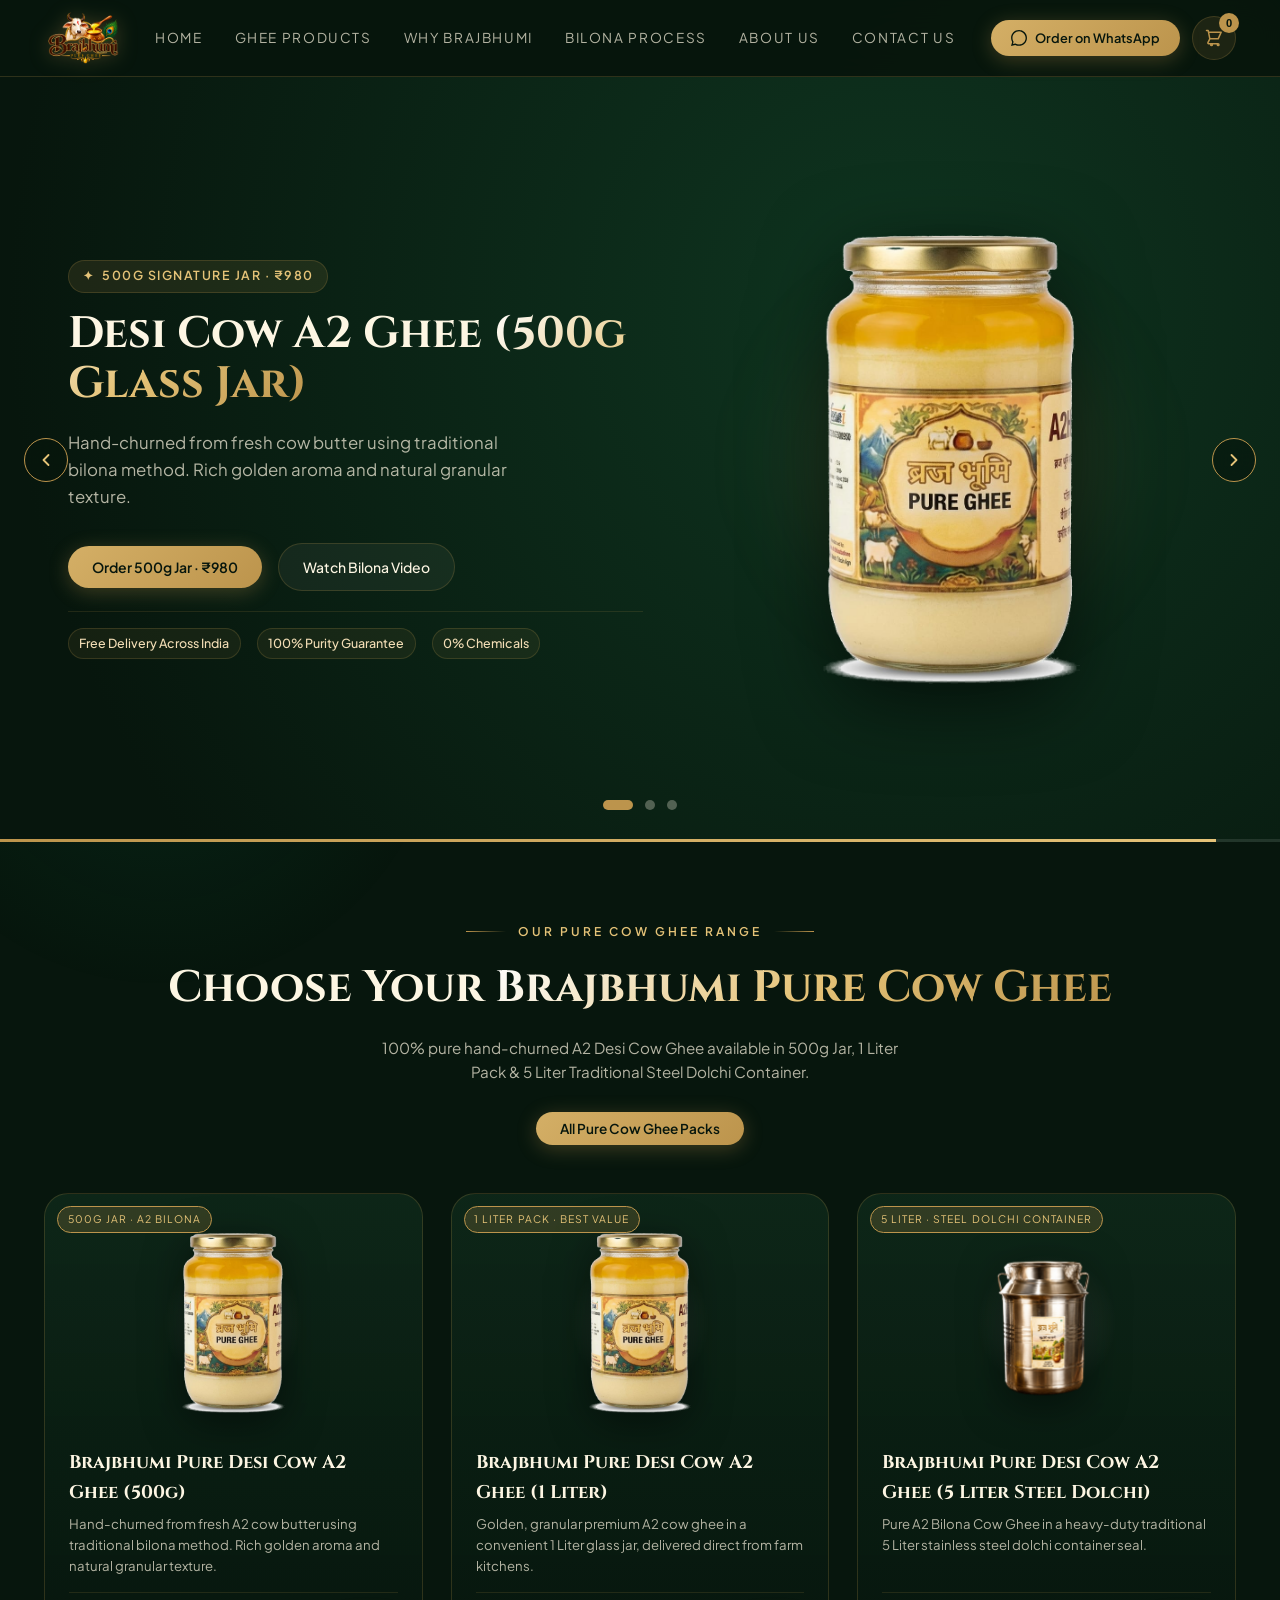
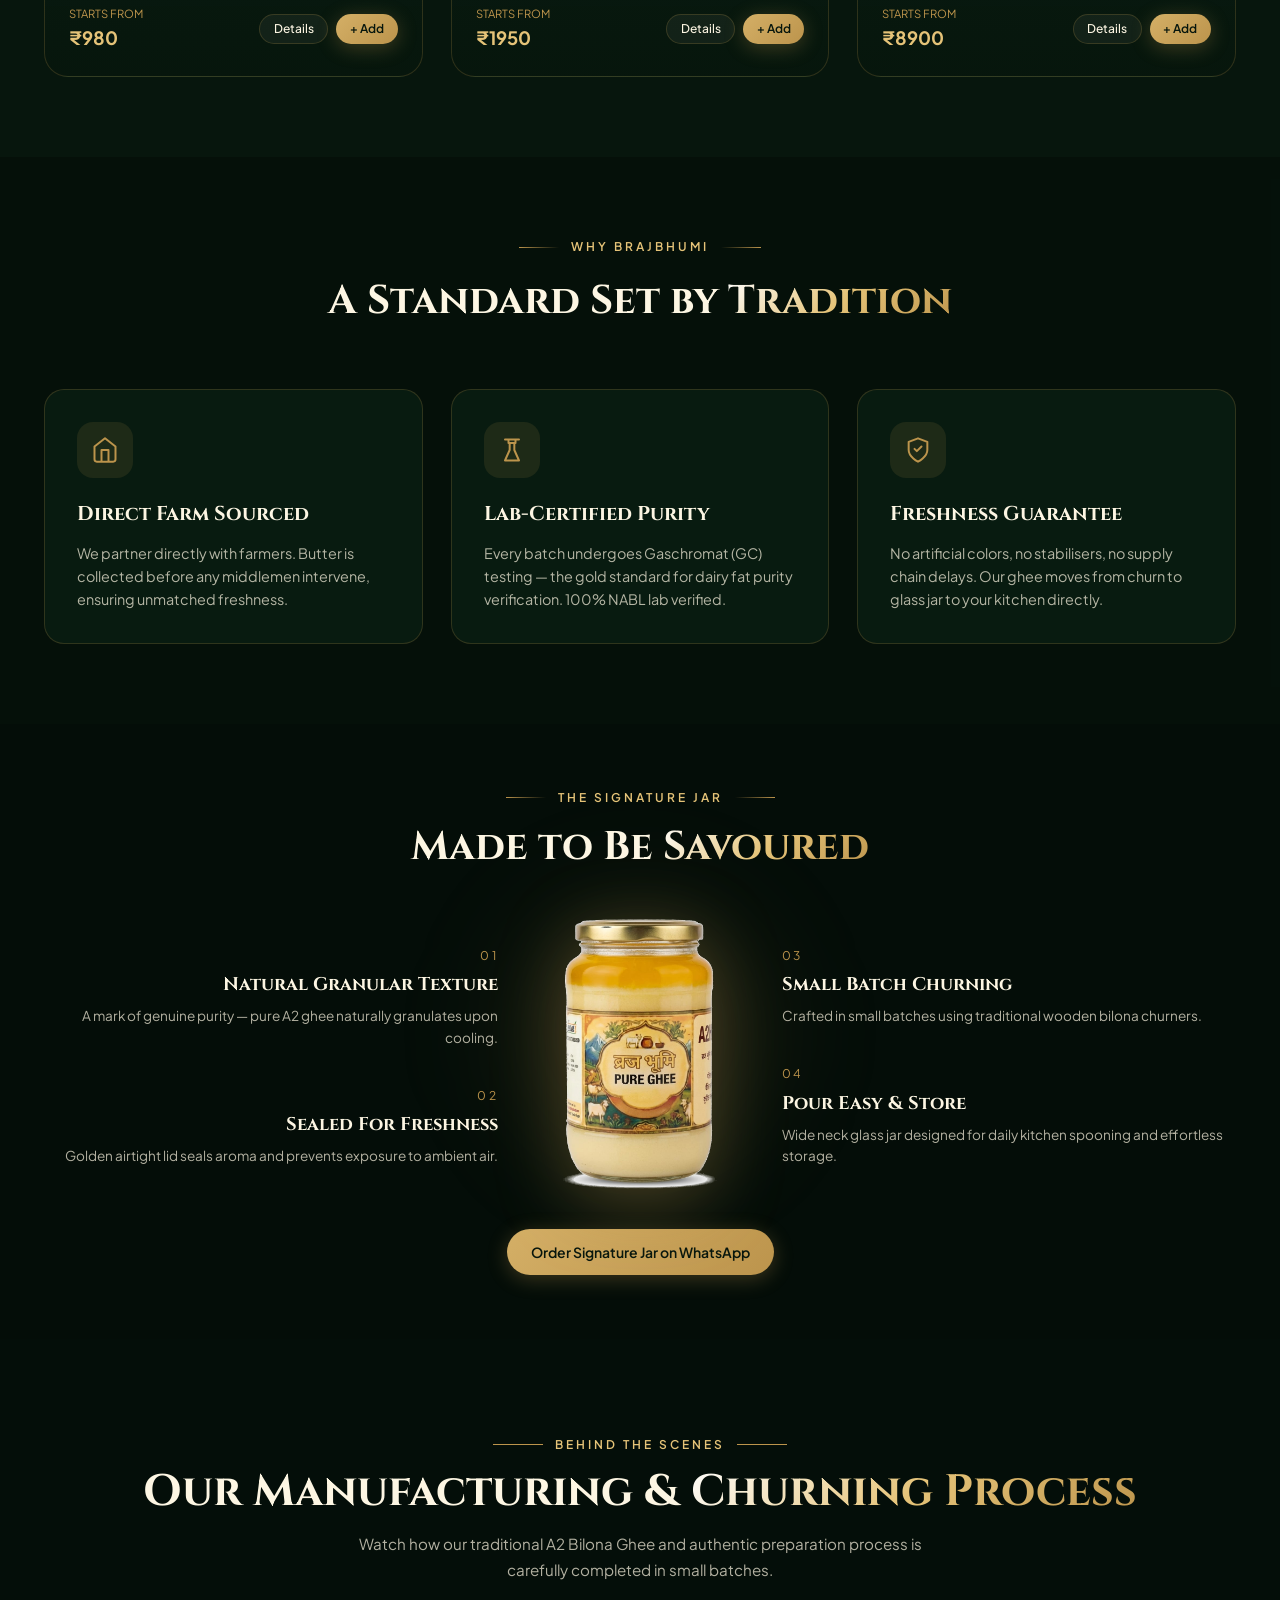
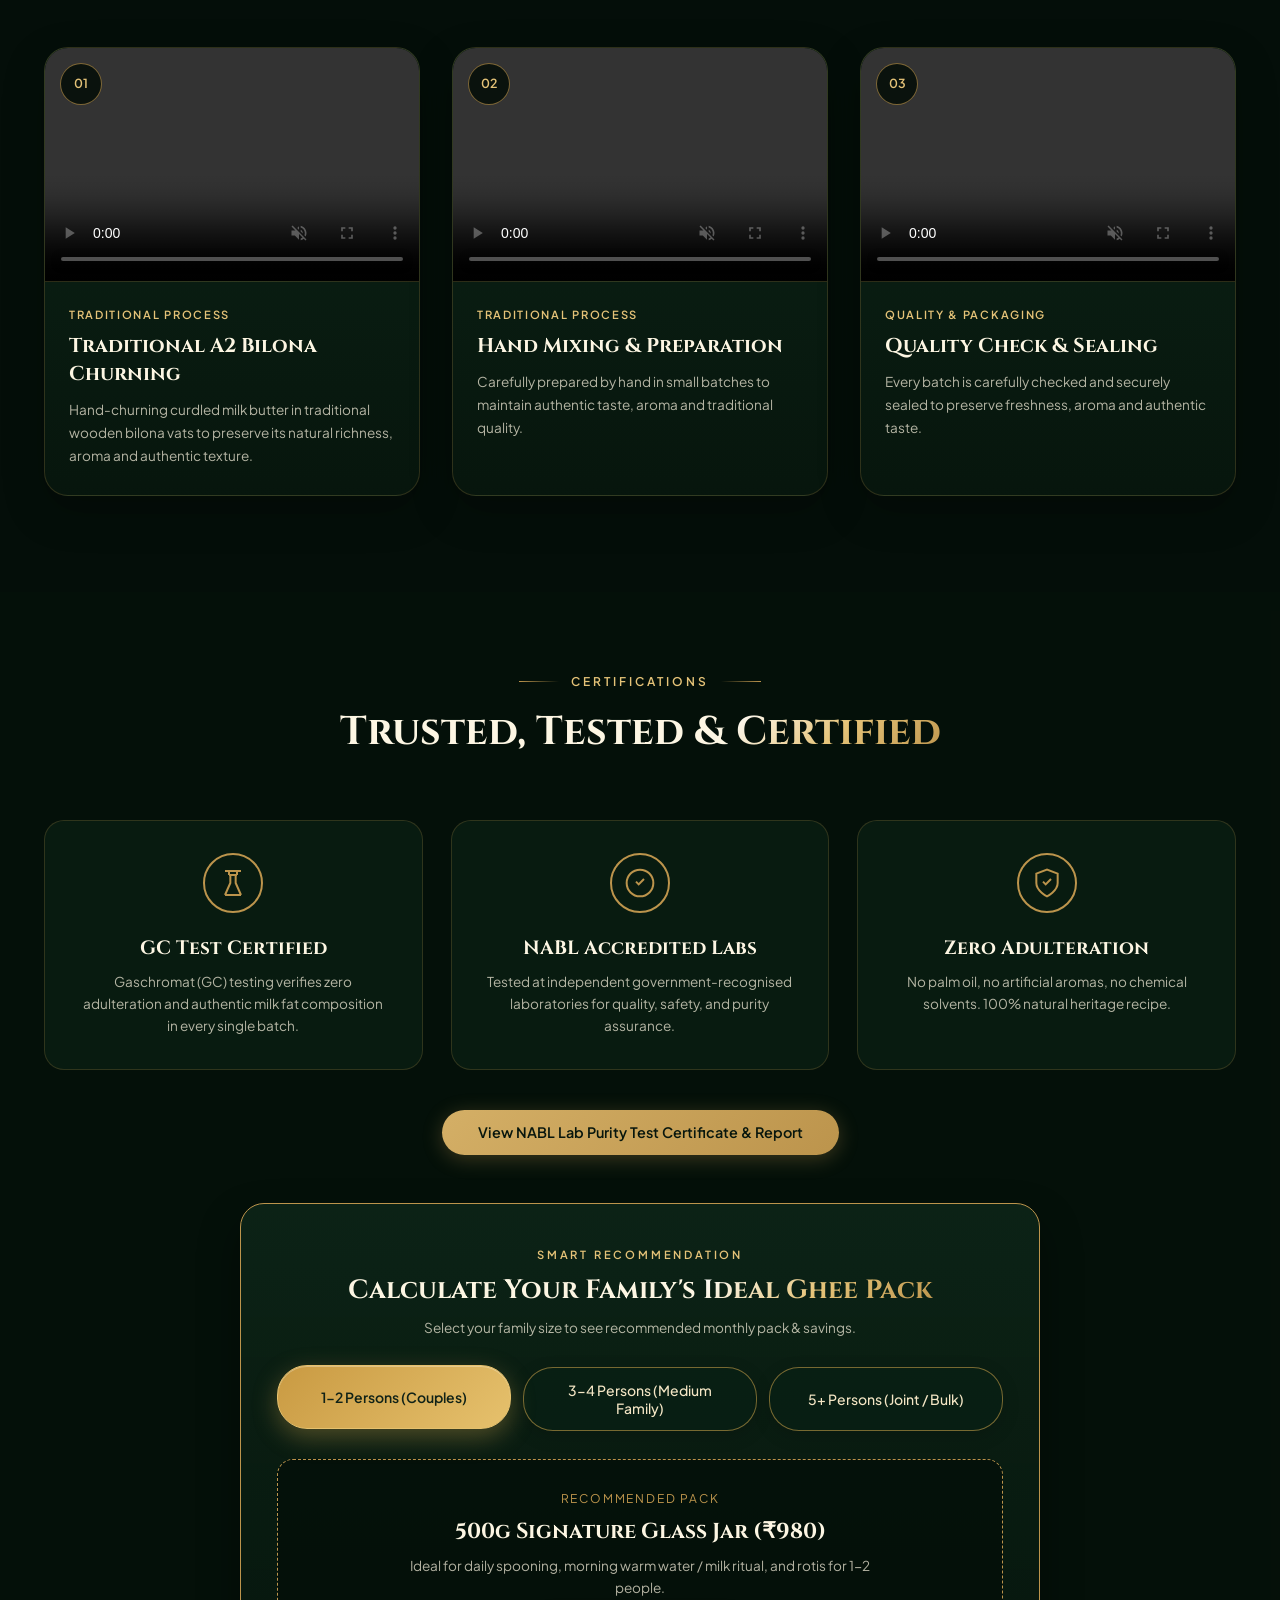
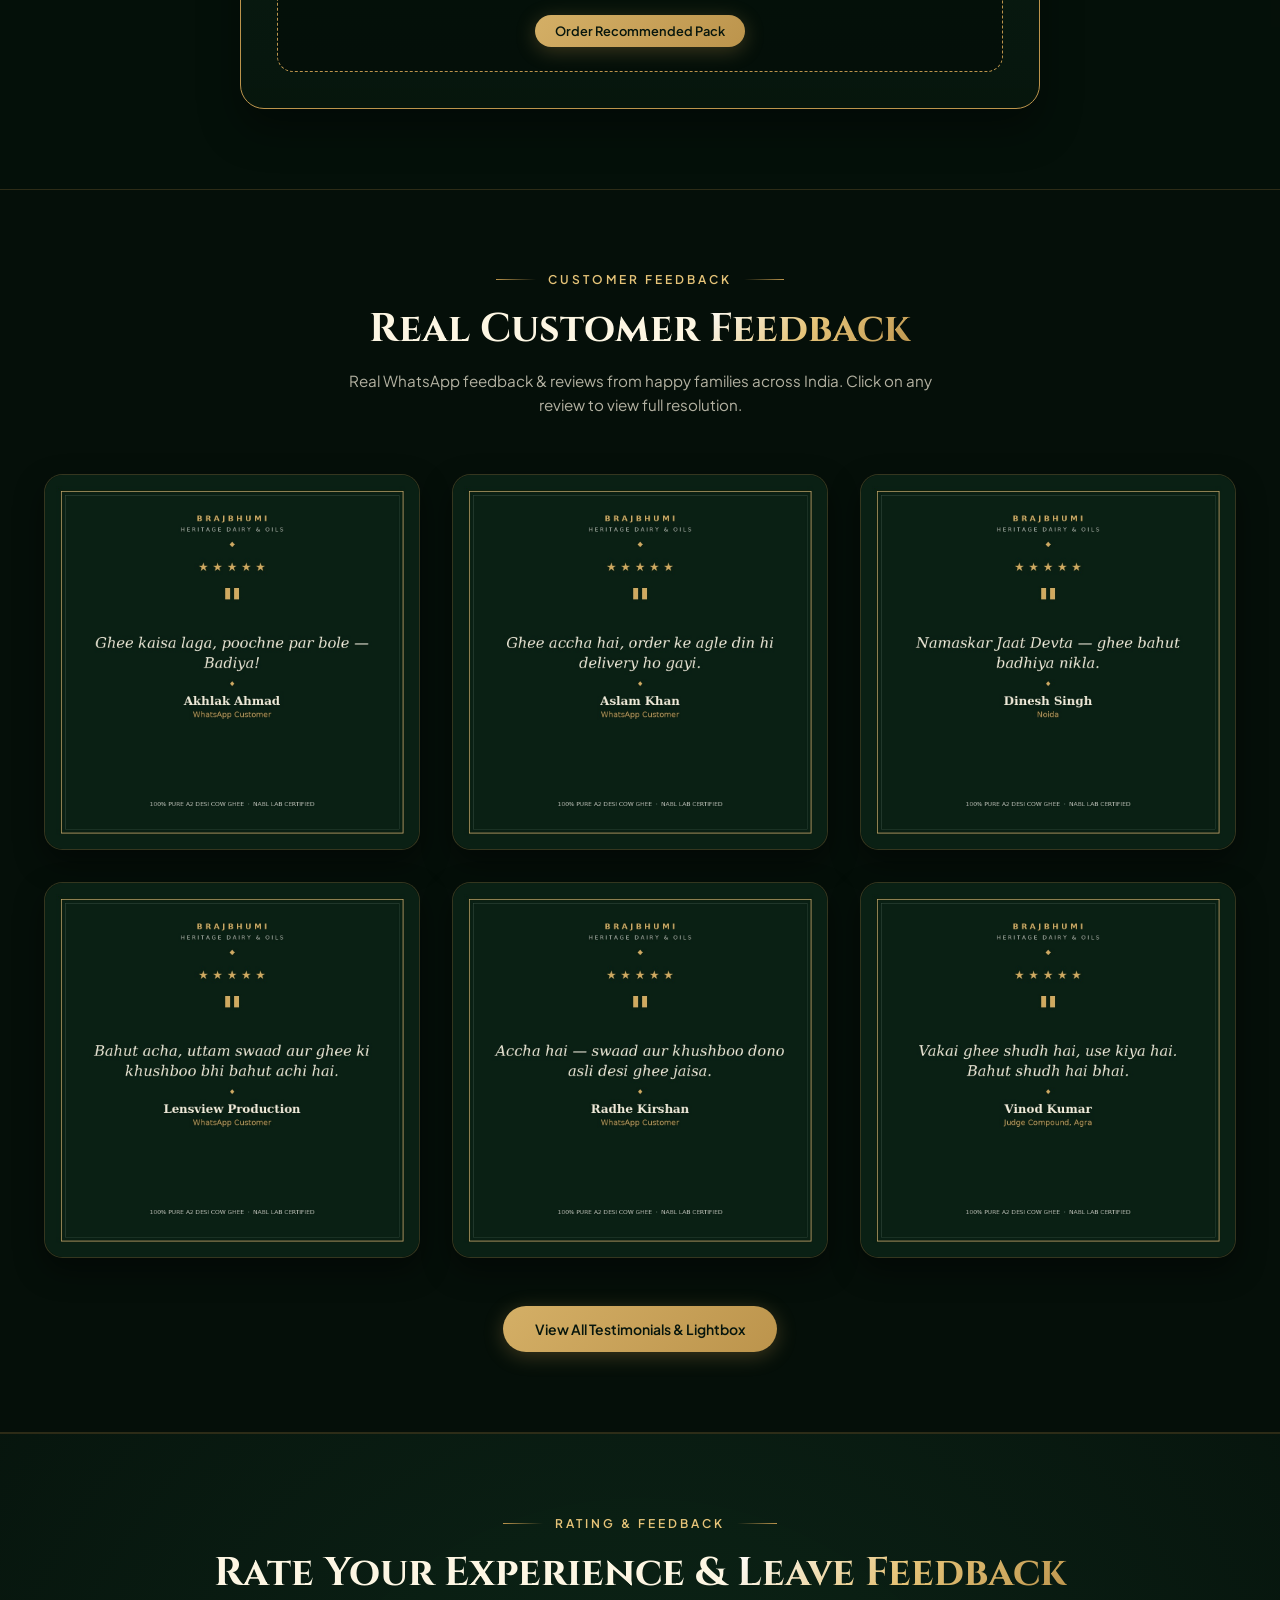
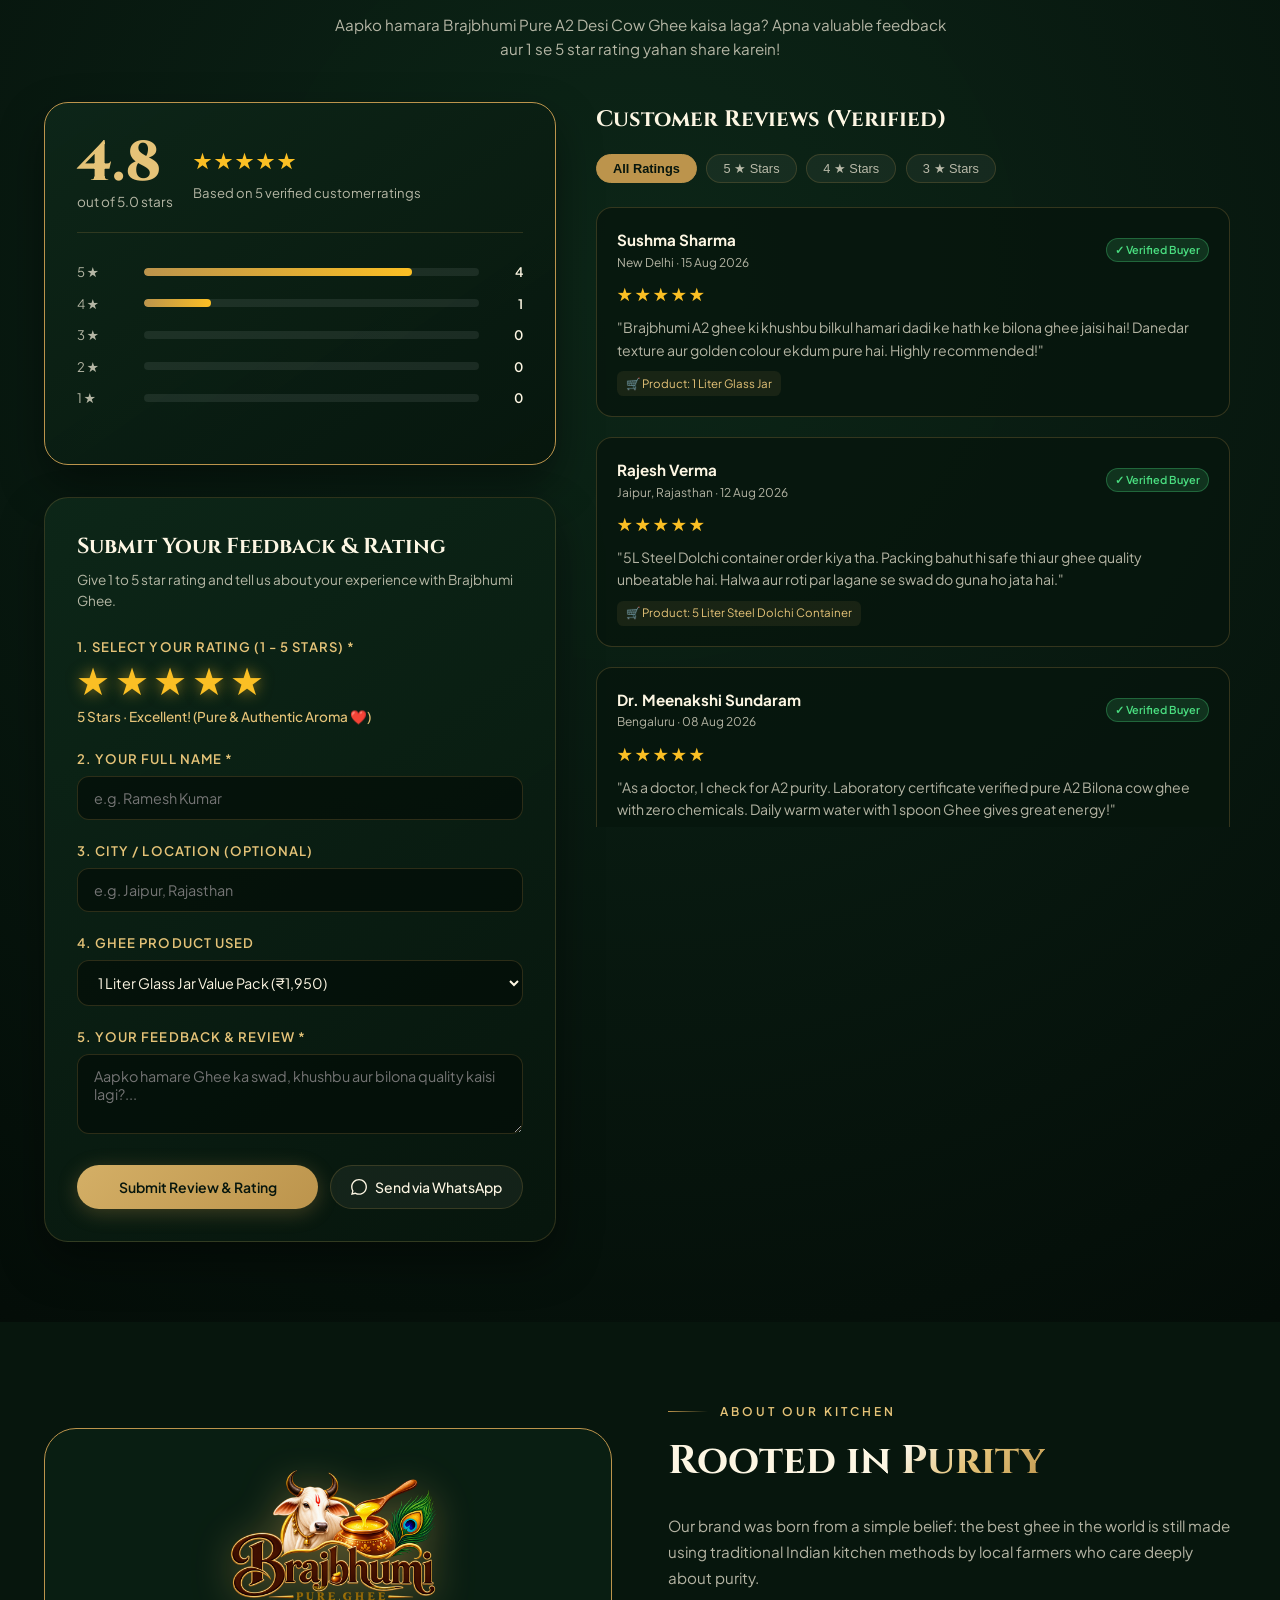
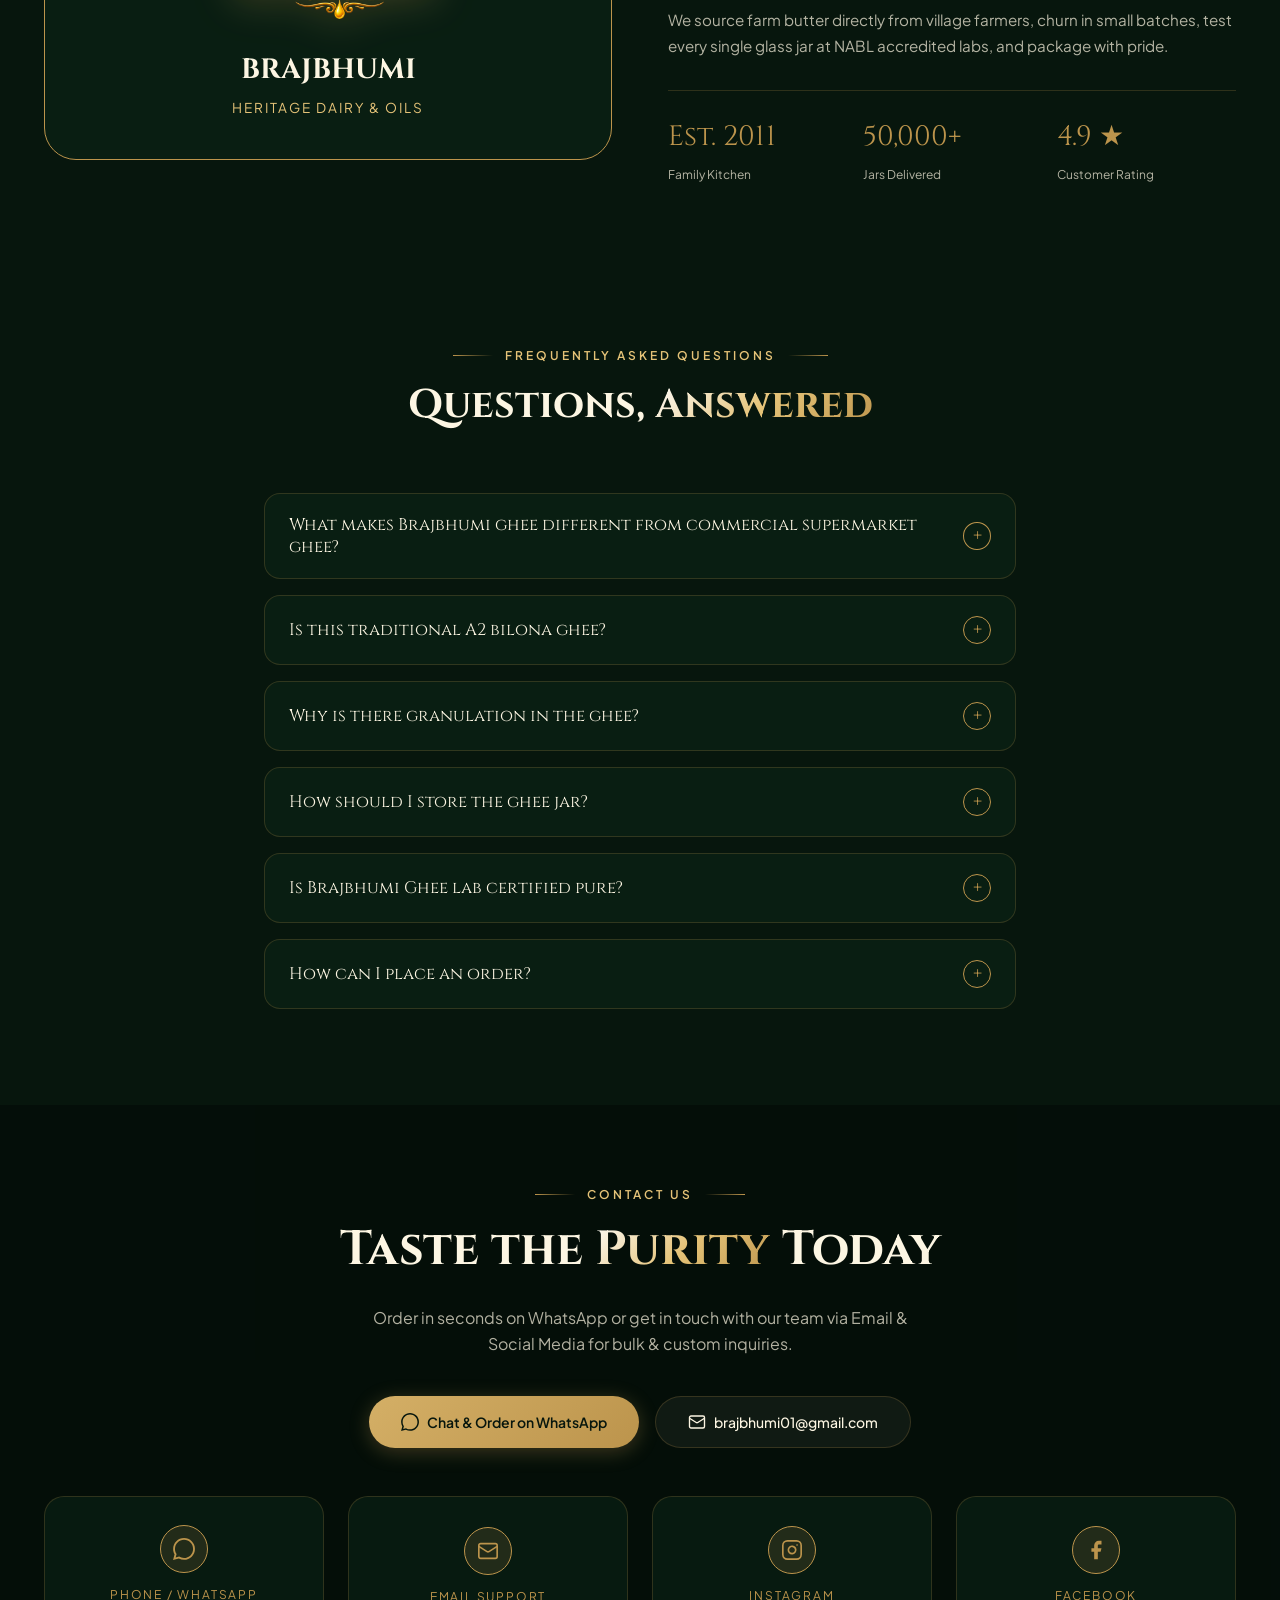
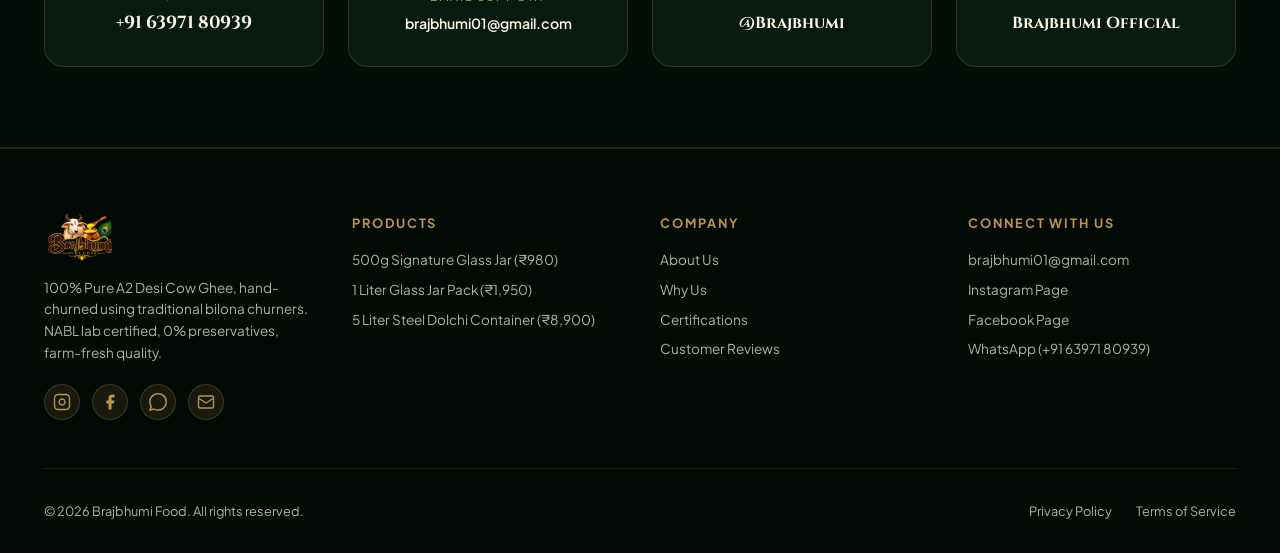
==== commit ae82cbba: "Add customer rating and feedback system with 1-5 stars and mobile responsiveness" ====
--- a/index.html
+++ b/index.html
@@ -86,7 +86,6 @@
     <div id="mobile-menu" class="mobile-menu-drawer">
       <a href="#home" onclick="toggleMobileMenu()" class="mobile-nav-link">Home</a>
       <a href="#products" onclick="toggleMobileMenu()" class="mobile-nav-link">Ghee Products</a>
-      <a href="testimonials.html" onclick="toggleMobileMenu()" class="mobile-nav-link">Testimonials</a>
       <a href="#why" onclick="toggleMobileMenu()" class="mobile-nav-link">Why Brajbhumi</a>
       <a href="#manufacturing" onclick="toggleMobileMenu()" class="mobile-nav-link">Bilona Process</a>
       <a href="#about" onclick="toggleMobileMenu()" class="mobile-nav-link">About Us</a>
@@ -625,10 +624,12 @@
     </section>
 
     <!-- Customer Feedback & Reviews Section -->
-    <section id="testimonials" style="padding: 5rem 0; background: rgba(4, 13, 8, 0.75); border-top: 1px solid var(--color-green-border); border-bottom: 1px solid var(--color-green-border);">
+    <section id="testimonials"
+      style="padding: 5rem 0; background: rgba(4, 13, 8, 0.75); border-top: 1px solid var(--color-green-border); border-bottom: 1px solid var(--color-green-border);">
       <div class="container-x">
         <div style="text-align: center; margin-bottom: 3.5rem;">
-          <div style="display: flex; align-items: center; justify-content: center; gap: 0.75rem; margin-bottom: 0.5rem;">
+          <div
+            style="display: flex; align-items: center; justify-content: center; gap: 0.75rem; margin-bottom: 0.5rem;">
             <span class="gold-line"></span>
             <span class="eyebrow">Customer Feedback</span>
             <span class="gold-line" style="transform: rotate(180deg);"></span>
@@ -636,8 +637,10 @@
           <h2 class="font-display" style="font-size: 2.5rem; color: var(--color-cream);">
             Real Customer <span class="text-shimmer">Feedback</span>
           </h2>
-          <p style="color: var(--color-cream-muted); font-size: 0.95rem; margin-top: 0.5rem; max-width: 600px; margin-left: auto; margin-right: auto;">
-            Real WhatsApp feedback & reviews from happy families across India. Click on any review to view full resolution.
+          <p
+            style="color: var(--color-cream-muted); font-size: 0.95rem; margin-top: 0.5rem; max-width: 600px; margin-left: auto; margin-right: auto;">
+            Real WhatsApp feedback & reviews from happy families across India. Click on any review to view full
+            resolution.
           </p>
         </div>
 
@@ -645,32 +648,38 @@
 
           <!-- Review 1 -->
           <div class="testimonial-card" onclick="openLightbox(0)" aria-label="Open Testimonial 1">
-            <img src="image/review/1.jpg" alt="Brajbhumi Customer Feedback Review 1" class="testimonial-img" loading="lazy" />
+            <img src="image/review/1.jpg" alt="Brajbhumi Customer Feedback Review 1" class="testimonial-img"
+              loading="lazy" />
           </div>
 
           <!-- Review 2 -->
           <div class="testimonial-card" onclick="openLightbox(1)" aria-label="Open Testimonial 2">
-            <img src="image/review/2.jpg" alt="Brajbhumi Customer Feedback Review 2" class="testimonial-img" loading="lazy" />
+            <img src="image/review/2.jpg" alt="Brajbhumi Customer Feedback Review 2" class="testimonial-img"
+              loading="lazy" />
           </div>
 
           <!-- Review 3 -->
           <div class="testimonial-card" onclick="openLightbox(2)" aria-label="Open Testimonial 3">
-            <img src="image/review/3.jpg" alt="Brajbhumi Customer Feedback Review 3" class="testimonial-img" loading="lazy" />
+            <img src="image/review/3.jpg" alt="Brajbhumi Customer Feedback Review 3" class="testimonial-img"
+              loading="lazy" />
           </div>
 
           <!-- Review 4 -->
           <div class="testimonial-card" onclick="openLightbox(3)" aria-label="Open Testimonial 4">
-            <img src="image/review/4.jpg" alt="Brajbhumi Customer Feedback Review 4" class="testimonial-img" loading="lazy" />
+            <img src="image/review/4.jpg" alt="Brajbhumi Customer Feedback Review 4" class="testimonial-img"
+              loading="lazy" />
           </div>
 
           <!-- Review 5 -->
           <div class="testimonial-card" onclick="openLightbox(4)" aria-label="Open Testimonial 5">
-            <img src="image/review/5.jpg" alt="Brajbhumi Customer Feedback Review 5" class="testimonial-img" loading="lazy" />
+            <img src="image/review/5.jpg" alt="Brajbhumi Customer Feedback Review 5" class="testimonial-img"
+              loading="lazy" />
           </div>
 
           <!-- Review 6 -->
           <div class="testimonial-card" onclick="openLightbox(5)" aria-label="Open Testimonial 6">
-            <img src="image/review/6.jpg" alt="Brajbhumi Customer Feedback Review 6" class="testimonial-img" loading="lazy" />
+            <img src="image/review/6.jpg" alt="Brajbhumi Customer Feedback Review 6" class="testimonial-img"
+              loading="lazy" />
           </div>
 
         </div>
@@ -680,6 +689,149 @@
             View All Testimonials & Lightbox
           </a>
         </div>
+      </div>
+    </section>
+
+    <!-- Interactive Customer Rating & Feedback System Section -->
+    <section id="reviews" class="feedback-section">
+      <div class="container-x">
+
+        <div style="text-align: center; margin-bottom: 2.5rem;">
+          <div
+            style="display: flex; align-items: center; justify-content: center; gap: 0.75rem; margin-bottom: 0.5rem;">
+            <span class="gold-line"></span>
+            <span class="eyebrow">RATING & FEEDBACK</span>
+            <span class="gold-line" style="transform: rotate(180deg);"></span>
+          </div>
+          <h2 class="font-display" style="font-size: 2.5rem; color: var(--color-cream);">
+            Rate Your Experience & <span class="text-shimmer">Leave Feedback</span>
+          </h2>
+          <p
+            style="color: var(--color-cream-muted); font-size: 0.95rem; margin-top: 0.5rem; max-width: 620px; margin-left: auto; margin-right: auto;">
+            Aapko hamara Brajbhumi Pure A2 Desi Cow Ghee kaisa laga? Apna valuable feedback aur 1 se 5 star rating yahan
+            share karein!
+          </p>
+        </div>
+
+        <div class="feedback-grid">
+
+          <!-- Left Column: Rating Summary & Submit Feedback Form -->
+          <div style="display: flex; flex-direction: column; gap: 2rem;">
+
+            <!-- Overall Rating Summary Card -->
+            <div class="rating-summary-card">
+              <div class="rating-summary-header">
+                <div>
+                  <div id="feedback-avg-score" class="rating-score-large">4.9</div>
+                  <div class="rating-score-sub">out of 5.0 stars</div>
+                </div>
+                <div>
+                  <div id="feedback-header-stars" class="rating-stars-gold">★★★★★</div>
+                  <div id="feedback-total-count"
+                    style="font-size: 0.82rem; color: var(--color-cream-muted); margin-top: 0.25rem;">
+                    Based on verified customer ratings
+                  </div>
+                </div>
+              </div>
+
+              <!-- Rating Progress Bars Breakdown -->
+              <div id="feedback-breakdown-bars" class="rating-breakdown-list">
+                <!-- Dynamically rendered via app.js -->
+              </div>
+            </div>
+
+            <!-- Submit Feedback & Rating Form -->
+            <div class="feedback-form-card">
+              <h3 class="font-display" style="font-size: 1.35rem; color: var(--color-cream); margin-bottom: 0.25rem;">
+                Submit Your Feedback & Rating
+              </h3>
+              <p style="font-size: 0.85rem; color: var(--color-cream-muted); margin-bottom: 1.5rem;">
+                Give 1 to 5 star rating and tell us about your experience with Brajbhumi Ghee.
+              </p>
+
+              <form onsubmit="submitCustomerFeedback(event)">
+
+                <div class="form-group-gold">
+                  <label class="form-label-gold">1. Select Your Rating (1 - 5 Stars) *</label>
+                  <div id="star-picker-container" class="star-rating-picker">
+                    <!-- Dynamic Star Buttons Rendered via JS -->
+                  </div>
+                  <div id="star-picker-label" class="star-rating-label-text">
+                    5 Stars · Excellent! (Pure & Authentic Aroma ❤️)
+                  </div>
+                </div>
+
+                <div class="form-group-gold">
+                  <label for="feedback-name" class="form-label-gold">2. Your Full Name *</label>
+                  <input type="text" id="feedback-name" class="form-input-gold" placeholder="e.g. Ramesh Kumar"
+                    required />
+                </div>
+
+                <div class="form-group-gold">
+                  <label for="feedback-city" class="form-label-gold">3. City / Location (Optional)</label>
+                  <input type="text" id="feedback-city" class="form-input-gold" placeholder="e.g. Jaipur, Rajasthan" />
+                </div>
+
+                <div class="form-group-gold">
+                  <label for="feedback-product" class="form-label-gold">4. Ghee Product Used</label>
+                  <select id="feedback-product" class="form-select-gold">
+                    <option value="500g Signature Glass Jar">500g Signature Glass Jar (₹980)</option>
+                    <option value="1 Liter Glass Jar Value Pack" selected>1 Liter Glass Jar Value Pack (₹1,950)</option>
+                    <option value="5 Liter Steel Dolchi Container">5 Liter Steel Dolchi Container (₹8,900)</option>
+                    <option value="General Brand Experience">General Experience / Tasting</option>
+                  </select>
+                </div>
+
+                <div class="form-group-gold">
+                  <label for="feedback-comment" class="form-label-gold">5. Your Feedback & Review *</label>
+                  <textarea id="feedback-comment" class="form-textarea-gold" rows="3"
+                    placeholder="Aapko hamare Ghee ka swad, khushbu aur bilona quality kaisi lagi?..."
+                    required></textarea>
+                </div>
+
+                <div style="display: flex; gap: 0.75rem; flex-wrap: wrap; margin-top: 1.5rem;">
+                  <button type="submit" class="btn-gold" style="flex: 1; padding: 0.75rem 1.25rem;">
+                    Submit Review & Rating
+                  </button>
+                  <button type="button" onclick="sendFeedbackToWhatsApp()" class="btn-ghost"
+                    style="padding: 0.75rem 1.25rem; display: flex; align-items: center; justify-content: center; gap: 0.5rem;">
+                    <svg viewBox="0 0 24 24" style="width: 16px; height: 16px; fill: currentColor;">
+                      <path
+                        d="M.057 24l1.687-6.163c-1.041-1.804-1.588-3.849-1.587-5.946.003-6.556 5.338-11.891 11.893-11.891 3.181.001 6.167 1.24 8.413 3.488 2.245 2.248 3.481 5.236 3.48 8.414-.003 6.557-5.338 11.892-11.893 11.892-1.99-.001-3.951-.5-5.688-1.448l-6.305 1.654zm6.597-3.807c1.676.995 3.276 1.591 5.392 1.592 5.448 0 9.886-4.434 9.889-9.885.002-5.462-4.415-9.89-9.881-9.892-5.452 0-9.887 4.434-9.889 9.884-.001 2.225.651 3.891 1.746 5.634l-0.999 3.648 3.742-.981z" />
+                    </svg>
+                    Send via WhatsApp
+                  </button>
+                </div>
+
+              </form>
+            </div>
+
+          </div>
+
+          <!-- Right Column: Live Published Customer Reviews List -->
+          <div>
+            <div style="display: flex; align-items: center; justify-content: space-between; margin-bottom: 1rem;">
+              <h3 class="font-display" style="font-size: 1.4rem; color: var(--color-cream);">
+                Customer Reviews (<span id="review-list-title-count">Verified</span>)
+              </h3>
+            </div>
+
+            <!-- Star Filter Pills -->
+            <div class="review-filter-bar">
+              <button class="filter-pill-btn active" onclick="filterReviewsByRating('all', this)">All Ratings</button>
+              <button class="filter-pill-btn" onclick="filterReviewsByRating(5, this)">5 ★ Stars</button>
+              <button class="filter-pill-btn" onclick="filterReviewsByRating(4, this)">4 ★ Stars</button>
+              <button class="filter-pill-btn" onclick="filterReviewsByRating(3, this)">3 ★ Stars</button>
+            </div>
+
+            <!-- Published Reviews Container -->
+            <div id="published-reviews-list" class="reviews-list-container">
+              <!-- Dynamically populated via app.js -->
+            </div>
+          </div>
+
+        </div>
+
       </div>
     </section>
 
@@ -1230,7 +1382,8 @@
       </div>
 
       <div class="lightbox-img-wrapper">
-        <button onclick="prevLightbox(event)" class="lightbox-nav-btn lightbox-prev" aria-label="Previous Review">❮</button>
+        <button onclick="prevLightbox(event)" class="lightbox-nav-btn lightbox-prev"
+          aria-label="Previous Review">❮</button>
         <img id="lightbox-img" src="" alt="Full Resolution Customer Testimonial" class="lightbox-img" />
         <button onclick="nextLightbox(event)" class="lightbox-nav-btn lightbox-next" aria-label="Next Review">❯</button>
       </div>
--- a/styles.css
+++ b/styles.css
@@ -2669,4 +2669,398 @@
     height: 38px;
     font-size: 1rem;
   }
+}
+
+/* ==========================================================================
+   CUSTOMER RATING & FEEDBACK SYSTEM STYLES
+   ========================================================================== */
+
+.feedback-section {
+  padding: 5rem 0;
+  background: radial-gradient(circle at 50% 30%, rgba(13, 39, 25, 0.95) 0%, rgba(4, 13, 8, 0.98) 100%);
+  border-top: 1px solid var(--color-green-border);
+  position: relative;
+  overflow: hidden;
+}
+
+.feedback-grid {
+  display: grid;
+  grid-template-columns: 1fr 1.25fr;
+  gap: 2.5rem;
+  align-items: start;
+  margin-top: 2.5rem;
+}
+
+@media (max-width: 991px) {
+  .feedback-grid {
+    grid-template-columns: 1fr;
+    gap: 2rem;
+  }
+}
+
+/* Rating Summary Card */
+.rating-summary-card {
+  background: linear-gradient(145deg, rgba(13, 39, 25, 0.9), rgba(7, 22, 13, 0.98));
+  border: 1.5px solid var(--color-gold);
+  border-radius: 1.5rem;
+  padding: 2rem;
+  box-shadow: 0 20px 45px rgba(0, 0, 0, 0.4);
+}
+
+.rating-summary-header {
+  display: flex;
+  align-items: center;
+  gap: 1.25rem;
+  margin-bottom: 1.75rem;
+  padding-bottom: 1.25rem;
+  border-bottom: 1px solid rgba(188, 148, 76, 0.2);
+}
+
+.rating-score-large {
+  font-size: 3.5rem;
+  font-weight: 800;
+  font-family: var(--font-heading);
+  color: var(--color-gold-light);
+  line-height: 1;
+}
+
+.rating-score-sub {
+  font-size: 0.85rem;
+  color: var(--color-cream-muted);
+}
+
+.rating-stars-gold {
+  color: #fbbf24;
+  font-size: 1.35rem;
+  letter-spacing: 2px;
+}
+
+/* Progress Breakdown Bars */
+.rating-breakdown-list {
+  display: flex;
+  flex-direction: column;
+  gap: 0.65rem;
+  margin-bottom: 1.5rem;
+}
+
+.rating-bar-row {
+  display: flex;
+  align-items: center;
+  gap: 0.75rem;
+  font-size: 0.82rem;
+  color: var(--color-cream-muted);
+}
+
+.rating-bar-label {
+  min-width: 55px;
+  display: flex;
+  align-items: center;
+  gap: 0.2rem;
+}
+
+.rating-bar-track {
+  flex: 1;
+  height: 8px;
+  background: rgba(255, 255, 255, 0.08);
+  border-radius: 999px;
+  overflow: hidden;
+  position: relative;
+}
+
+.rating-bar-fill {
+  height: 100%;
+  background: linear-gradient(90deg, #bc944c, #fbbf24);
+  border-radius: 999px;
+  transition: width 0.6s cubic-bezier(0.4, 0, 0.2, 1);
+}
+
+.rating-bar-count {
+  min-width: 32px;
+  text-align: right;
+  font-weight: 600;
+  color: var(--color-cream);
+}
+
+/* Feedback Form Card */
+.feedback-form-card {
+  background: linear-gradient(145deg, rgba(13, 39, 25, 0.95), rgba(7, 22, 13, 0.98));
+  border: 1.5px solid var(--color-green-border);
+  border-radius: 1.5rem;
+  padding: 2rem;
+  box-shadow: 0 20px 45px rgba(0, 0, 0, 0.4);
+  transition: border-color 0.3s ease;
+}
+
+.feedback-form-card:hover {
+  border-color: rgba(188, 148, 76, 0.5);
+}
+
+.form-group-gold {
+  margin-bottom: 1.25rem;
+}
+
+.form-label-gold {
+  display: block;
+  font-size: 0.82rem;
+  font-weight: 600;
+  text-transform: uppercase;
+  letter-spacing: 0.08em;
+  color: var(--color-gold-light);
+  margin-bottom: 0.45rem;
+}
+
+.form-input-gold,
+.form-select-gold,
+.form-textarea-gold {
+  width: 100%;
+  background: rgba(4, 13, 8, 0.7);
+  border: 1px solid var(--color-green-border);
+  border-radius: 0.75rem;
+  padding: 0.75rem 1rem;
+  color: var(--color-cream);
+  font-family: inherit;
+  font-size: 0.9rem;
+  transition: var(--transition-smooth);
+}
+
+.form-input-gold:focus,
+.form-select-gold:focus,
+.form-textarea-gold:focus {
+  outline: none;
+  border-color: var(--color-gold);
+  background: rgba(13, 39, 25, 0.8);
+  box-shadow: 0 0 15px rgba(188, 148, 76, 0.2);
+}
+
+/* Interactive Star Rating Selector */
+.star-rating-picker {
+  display: flex;
+  align-items: center;
+  gap: 0.4rem;
+  margin-top: 0.35rem;
+}
+
+.star-rating-btn {
+  background: transparent;
+  border: none;
+  font-size: 2rem;
+  color: rgba(255, 255, 255, 0.2);
+  cursor: pointer;
+  padding: 0.1rem;
+  transition: transform 0.2s ease, color 0.2s ease;
+  line-height: 1;
+}
+
+.star-rating-btn:hover,
+.star-rating-btn.active,
+.star-rating-btn.hovered {
+  color: #fbbf24;
+  transform: scale(1.2);
+  text-shadow: 0 0 12px rgba(251, 191, 36, 0.6);
+}
+
+.star-rating-label-text {
+  font-size: 0.85rem;
+  color: var(--color-gold-light);
+  margin-top: 0.4rem;
+  font-weight: 500;
+  min-height: 1.2rem;
+}
+
+/* Review Filter Controls */
+.review-filter-bar {
+  display: flex;
+  align-items: center;
+  gap: 0.6rem;
+  flex-wrap: wrap;
+  margin-bottom: 1.5rem;
+}
+
+.filter-pill-btn {
+  background: rgba(255, 255, 255, 0.05);
+  border: 1px solid var(--color-green-border);
+  color: var(--color-cream-muted);
+  padding: 0.4rem 1rem;
+  border-radius: 999px;
+  font-size: 0.8rem;
+  cursor: pointer;
+  transition: var(--transition-smooth);
+}
+
+.filter-pill-btn:hover,
+.filter-pill-btn.active {
+  background: var(--color-gold);
+  color: #07160d;
+  font-weight: 600;
+  border-color: var(--color-gold);
+}
+
+/* Reviews List Cards */
+.reviews-list-container {
+  display: flex;
+  flex-direction: column;
+  gap: 1.25rem;
+  max-height: 620px;
+  overflow-y: auto;
+  padding-right: 0.35rem;
+}
+
+.reviews-list-container::-webkit-scrollbar {
+  width: 6px;
+}
+
+.reviews-list-container::-webkit-scrollbar-thumb {
+  background: var(--color-gold);
+  border-radius: 999px;
+}
+
+.review-item-card {
+  background: rgba(7, 22, 13, 0.8);
+  border: 1px solid rgba(188, 148, 76, 0.25);
+  border-radius: 1rem;
+  padding: 1.25rem;
+  transition: transform 0.25s ease, border-color 0.25s ease;
+}
+
+.review-item-card:hover {
+  border-color: var(--color-gold);
+  transform: translateY(-2px);
+}
+
+.review-item-header {
+  display: flex;
+  align-items: center;
+  justify-content: space-between;
+  margin-bottom: 0.5rem;
+}
+
+.review-user-name {
+  font-weight: 700;
+  color: var(--color-cream);
+  font-size: 0.95rem;
+}
+
+.review-user-meta {
+  font-size: 0.75rem;
+  color: var(--color-cream-muted);
+}
+
+.verified-buyer-badge {
+  background: rgba(74, 222, 128, 0.15);
+  color: #4ade80;
+  border: 1px solid rgba(74, 222, 128, 0.3);
+  font-size: 0.68rem;
+  padding: 0.15rem 0.5rem;
+  border-radius: 999px;
+  font-weight: 600;
+  display: inline-flex;
+  align-items: center;
+  gap: 0.25rem;
+}
+
+.review-text-content {
+  color: var(--color-cream-muted);
+  font-size: 0.88rem;
+  line-height: 1.6;
+  margin-top: 0.5rem;
+}
+
+.review-product-tag {
+  font-size: 0.72rem;
+  color: var(--color-gold-light);
+  background: rgba(188, 148, 76, 0.1);
+  padding: 0.2rem 0.55rem;
+  border-radius: 0.4rem;
+  display: inline-block;
+  margin-top: 0.65rem;
+}
+
+/* Notification Toast */
+.feedback-toast {
+  position: fixed;
+  bottom: 2rem;
+  right: 2rem;
+  background: #081a10;
+  border: 1.5px solid var(--color-gold);
+  color: var(--color-cream);
+  padding: 1rem 1.5rem;
+  border-radius: 1rem;
+  box-shadow: 0 20px 40px rgba(0,0,0,0.8);
+  display: flex;
+  align-items: center;
+  gap: 0.75rem;
+  z-index: 9999;
+  transform: translateY(100px);
+  opacity: 0;
+  transition: all 0.4s cubic-bezier(0.175, 0.885, 0.32, 1.275);
+}
+
+.feedback-toast.show {
+  transform: translateY(0);
+  opacity: 1;
+}
+
+@media (max-width: 640px) {
+  .feedback-section {
+    padding: 3.5rem 0;
+  }
+
+  .feedback-grid {
+    grid-template-columns: 1fr;
+    gap: 1.75rem;
+    margin-top: 1.75rem;
+  }
+
+  .rating-summary-card,
+  .feedback-form-card {
+    padding: 1.35rem 1.15rem;
+    border-radius: 1.2rem;
+  }
+
+  .rating-summary-header {
+    gap: 1rem;
+    margin-bottom: 1.25rem;
+    padding-bottom: 1rem;
+  }
+
+  .rating-score-large {
+    font-size: 2.75rem;
+  }
+
+  .star-rating-picker {
+    gap: 0.25rem;
+  }
+
+  .star-rating-btn {
+    font-size: 1.75rem;
+  }
+
+  .form-input-gold,
+  .form-select-gold,
+  .form-textarea-gold {
+    padding: 0.65rem 0.85rem;
+    font-size: 0.85rem;
+  }
+
+  .review-item-card {
+    padding: 1rem;
+  }
+
+  .review-filter-bar {
+    gap: 0.4rem;
+  }
+
+  .filter-pill-btn {
+    padding: 0.35rem 0.8rem;
+    font-size: 0.75rem;
+  }
+
+  .feedback-toast {
+    left: 1rem;
+    right: 1rem;
+    bottom: 1.5rem;
+    padding: 0.85rem 1.15rem;
+    font-size: 0.85rem;
+    box-sizing: border-box;
+  }
 }
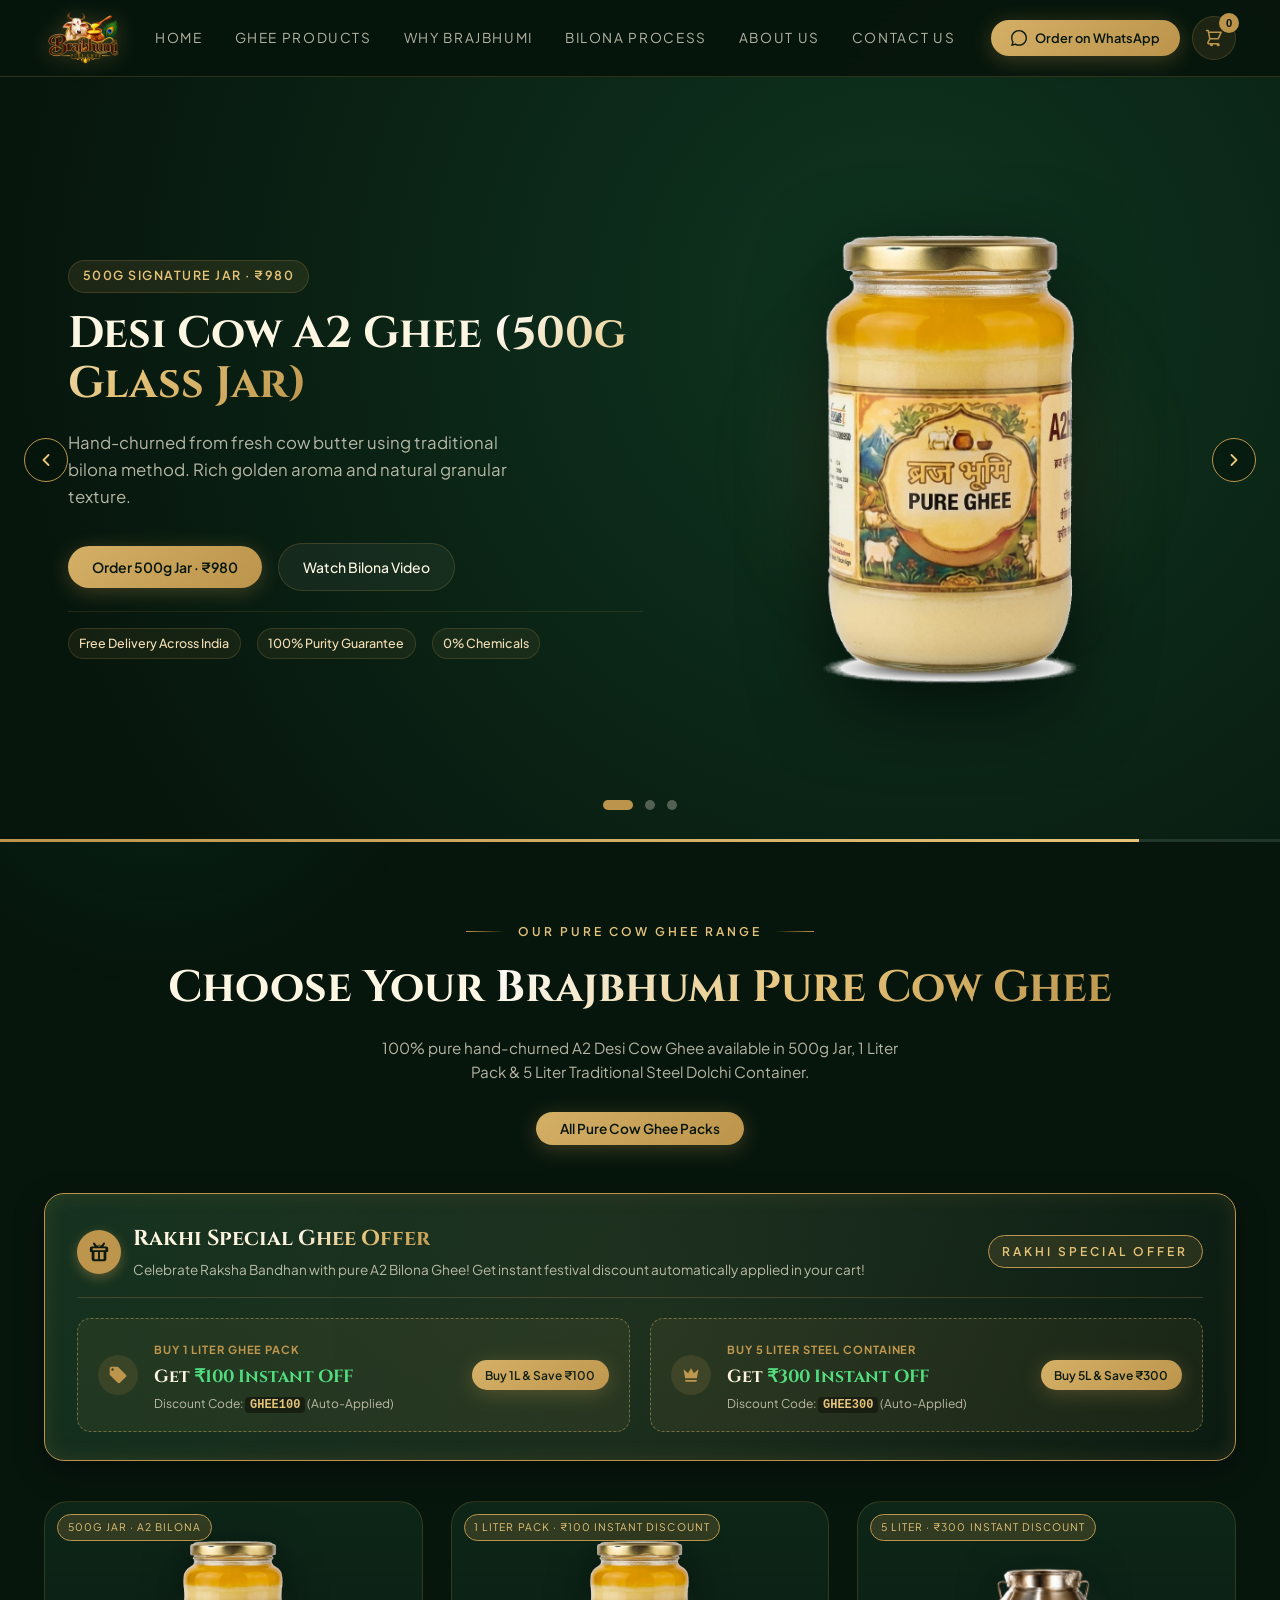
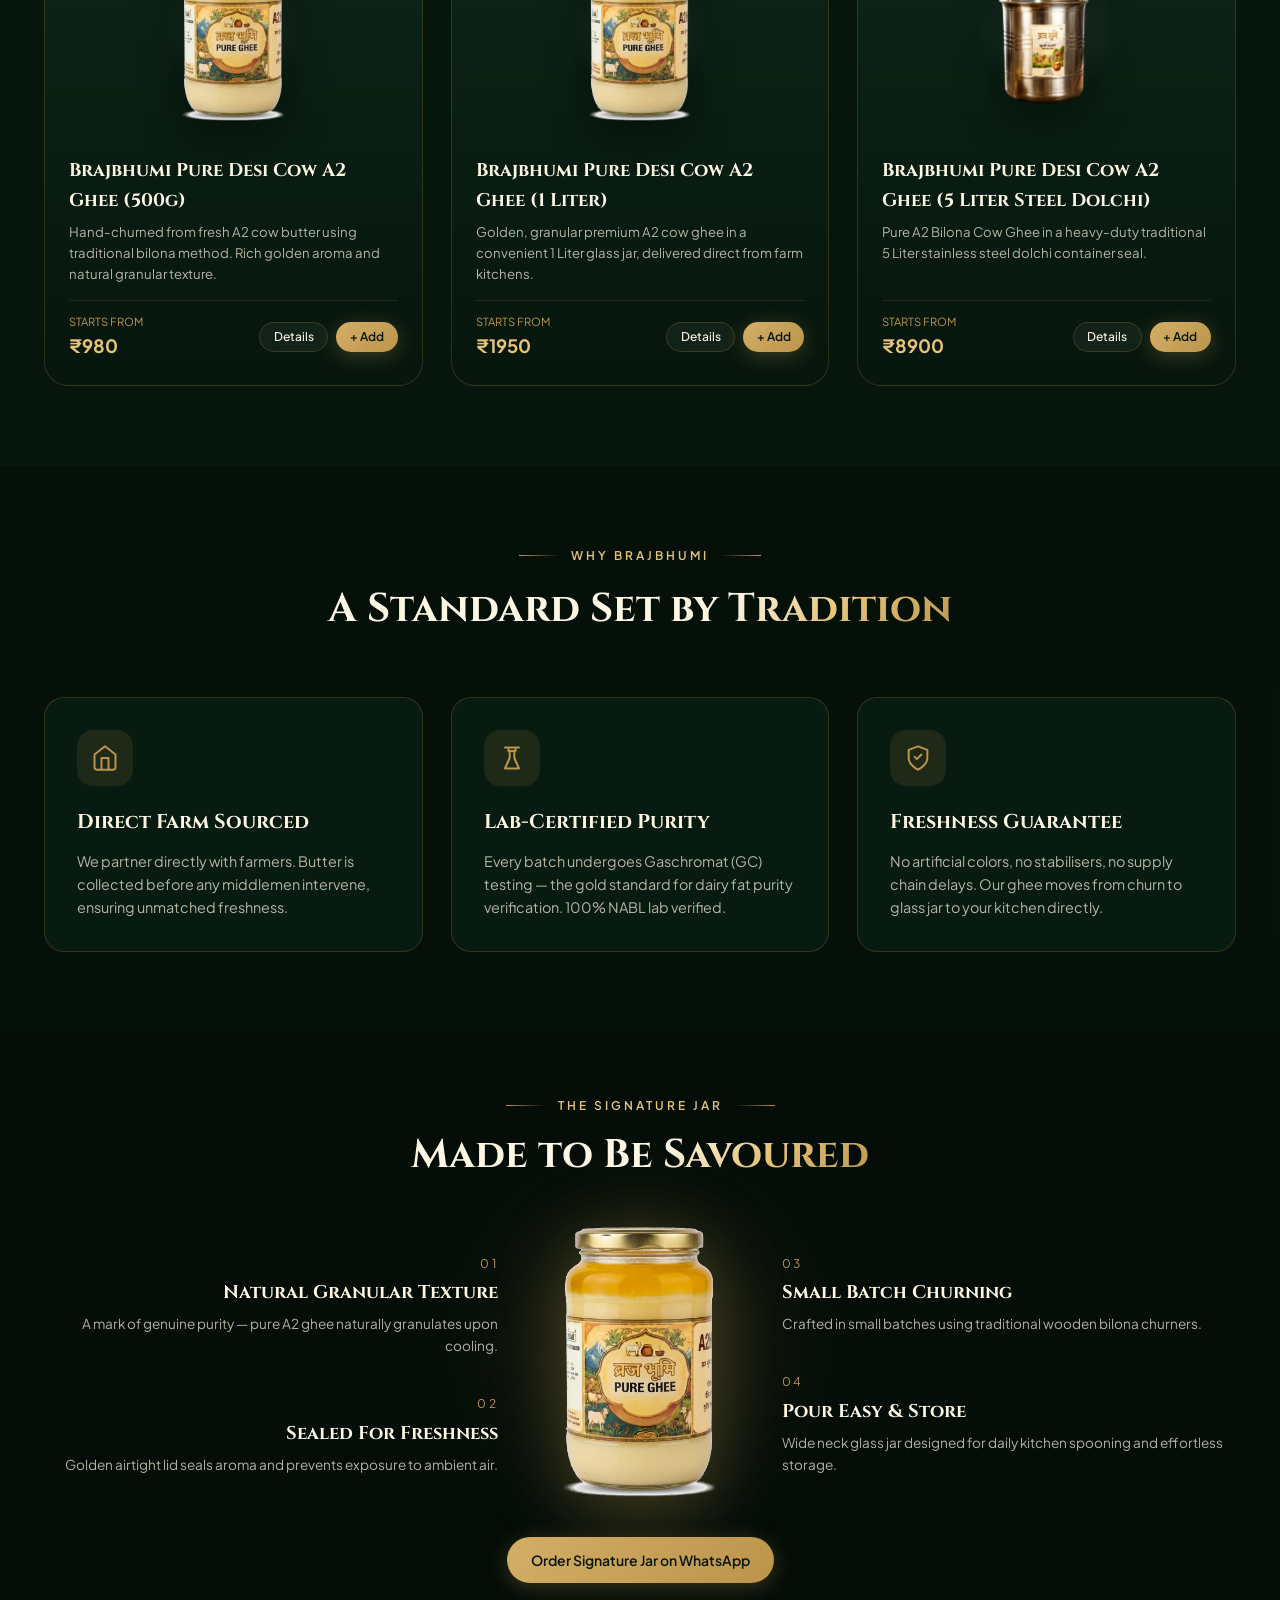
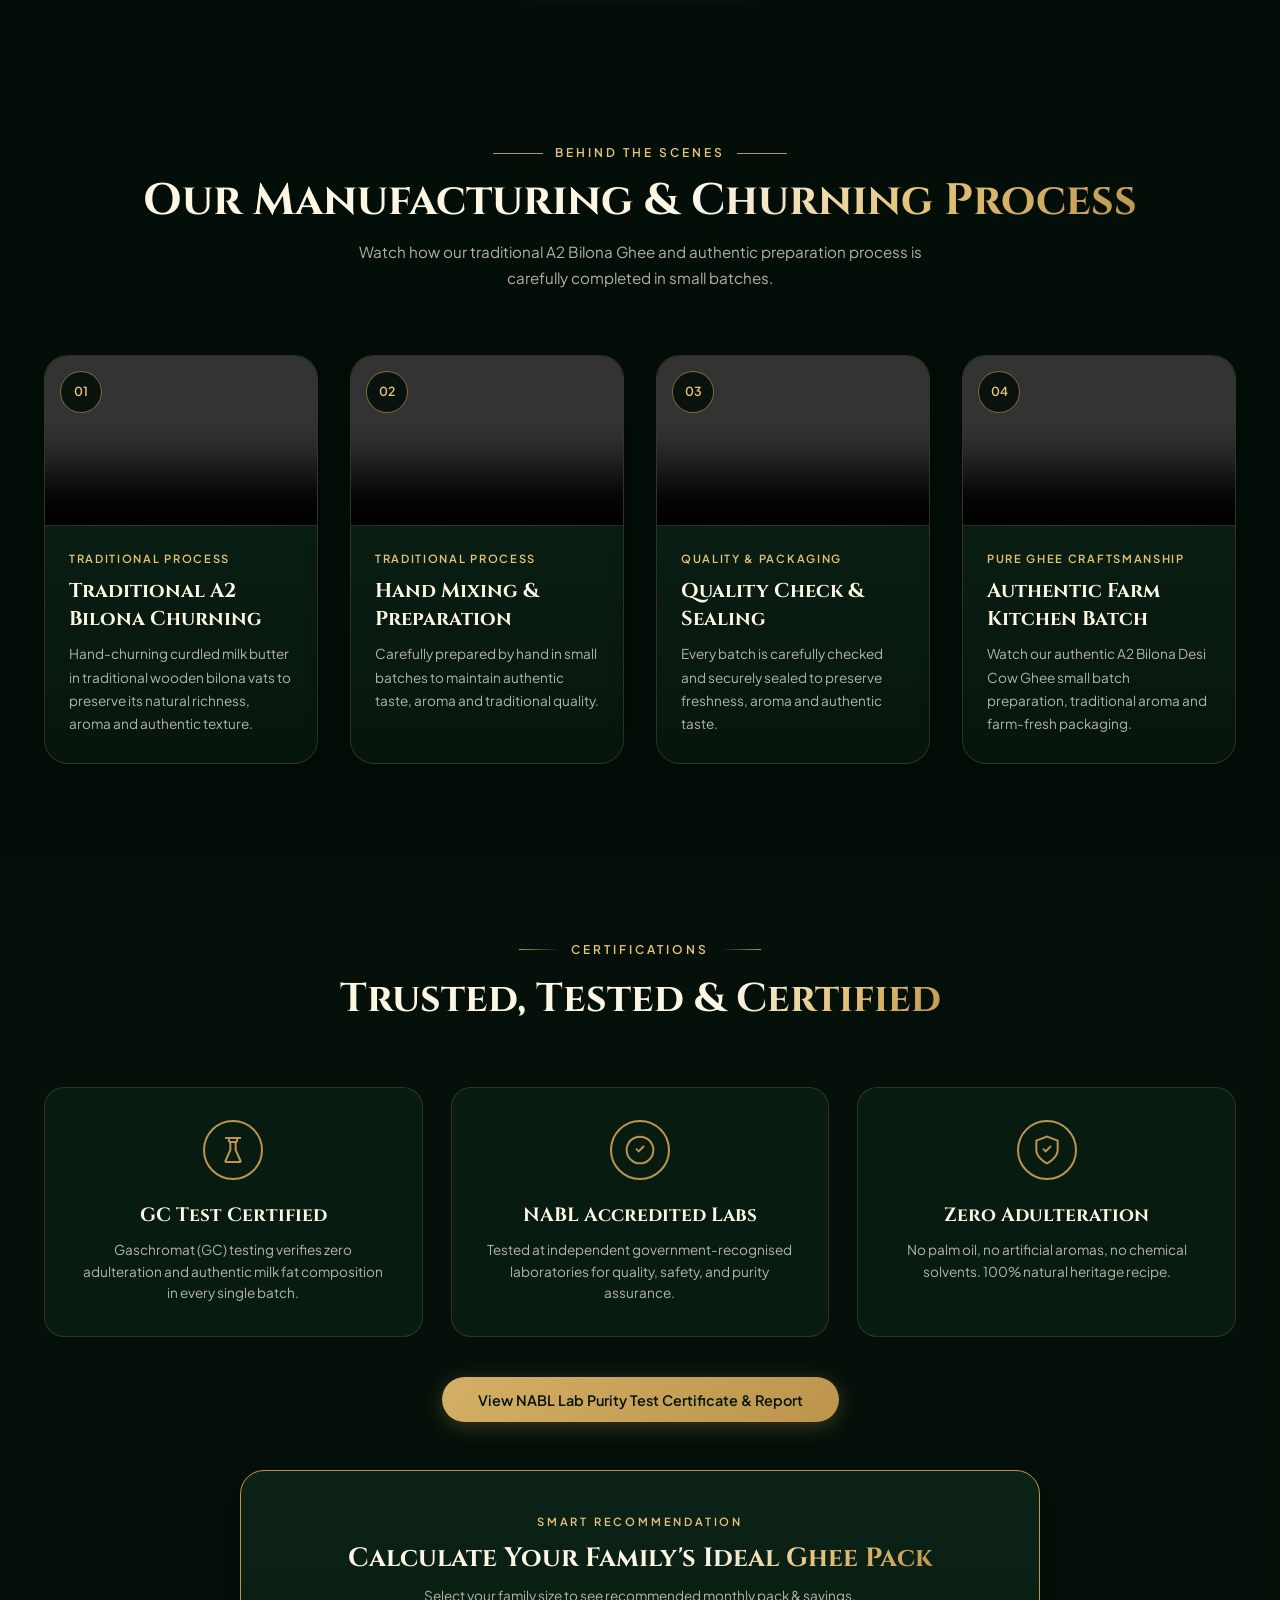
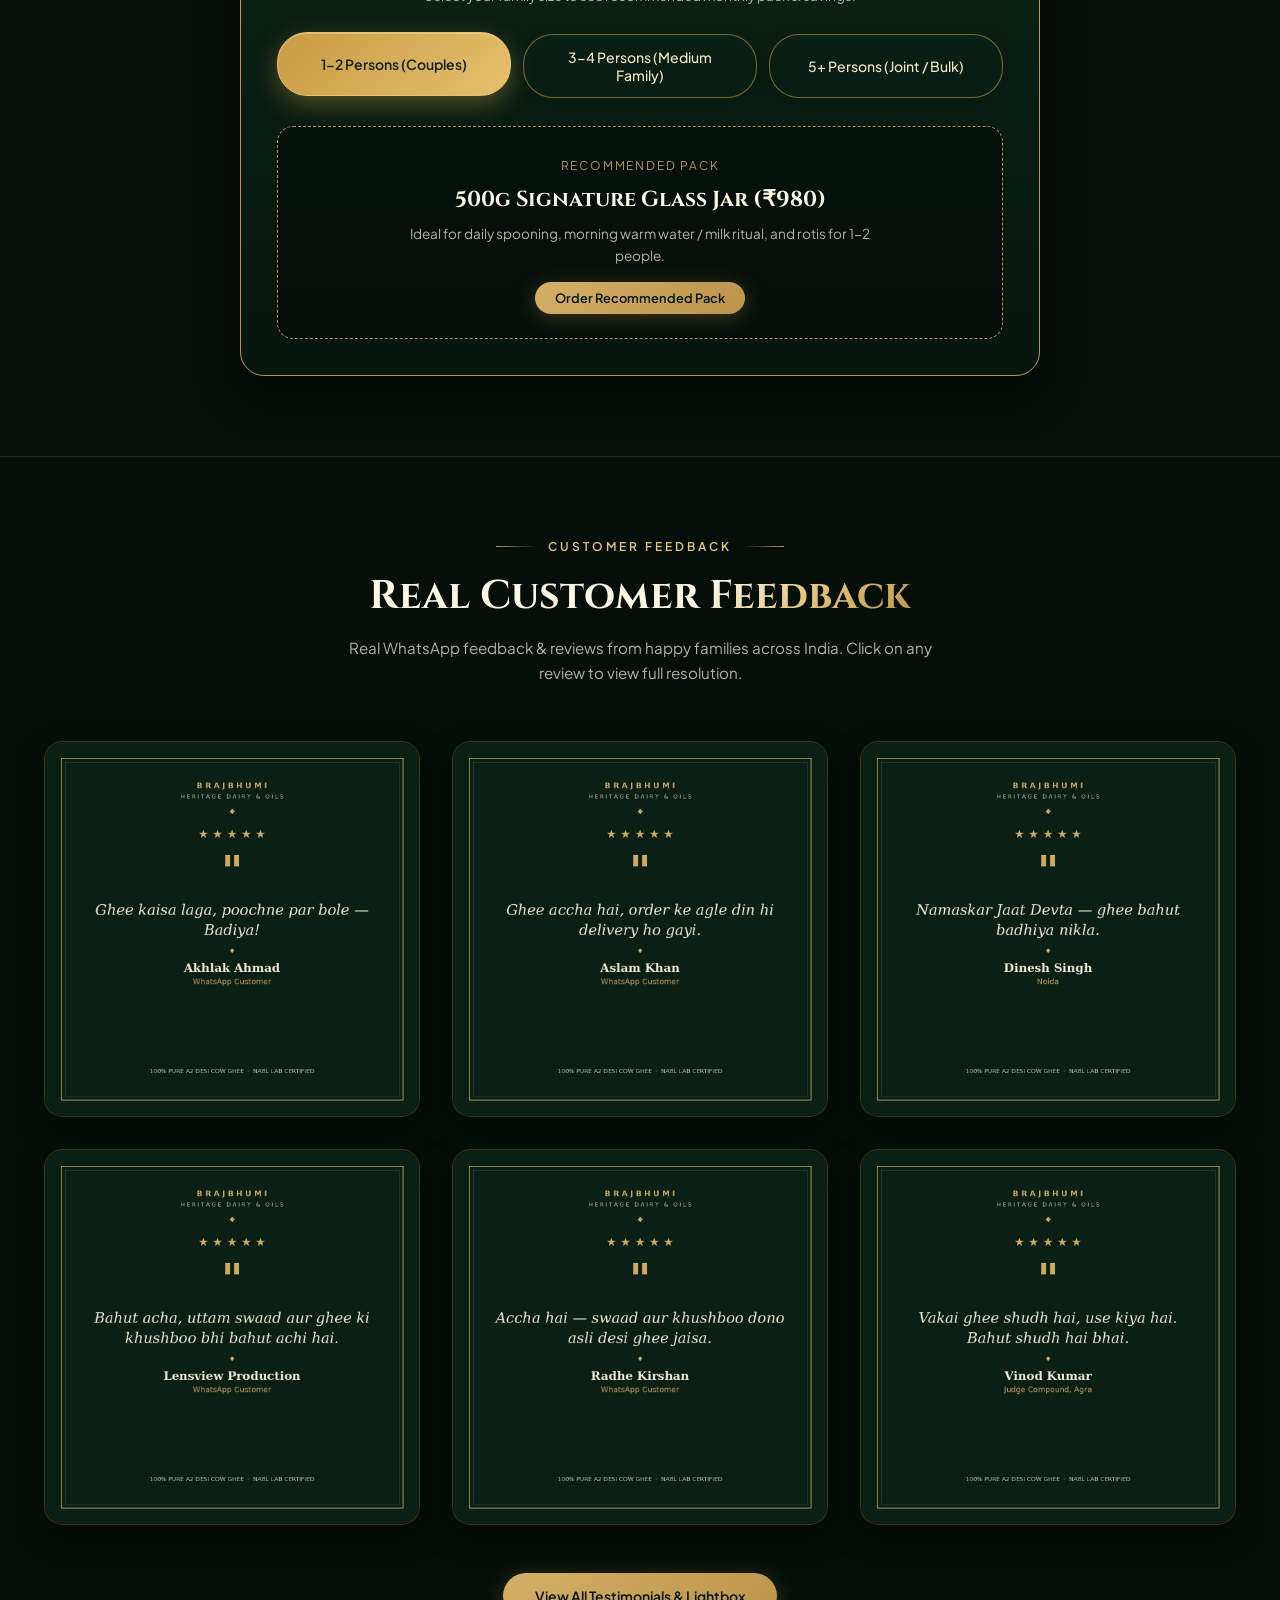
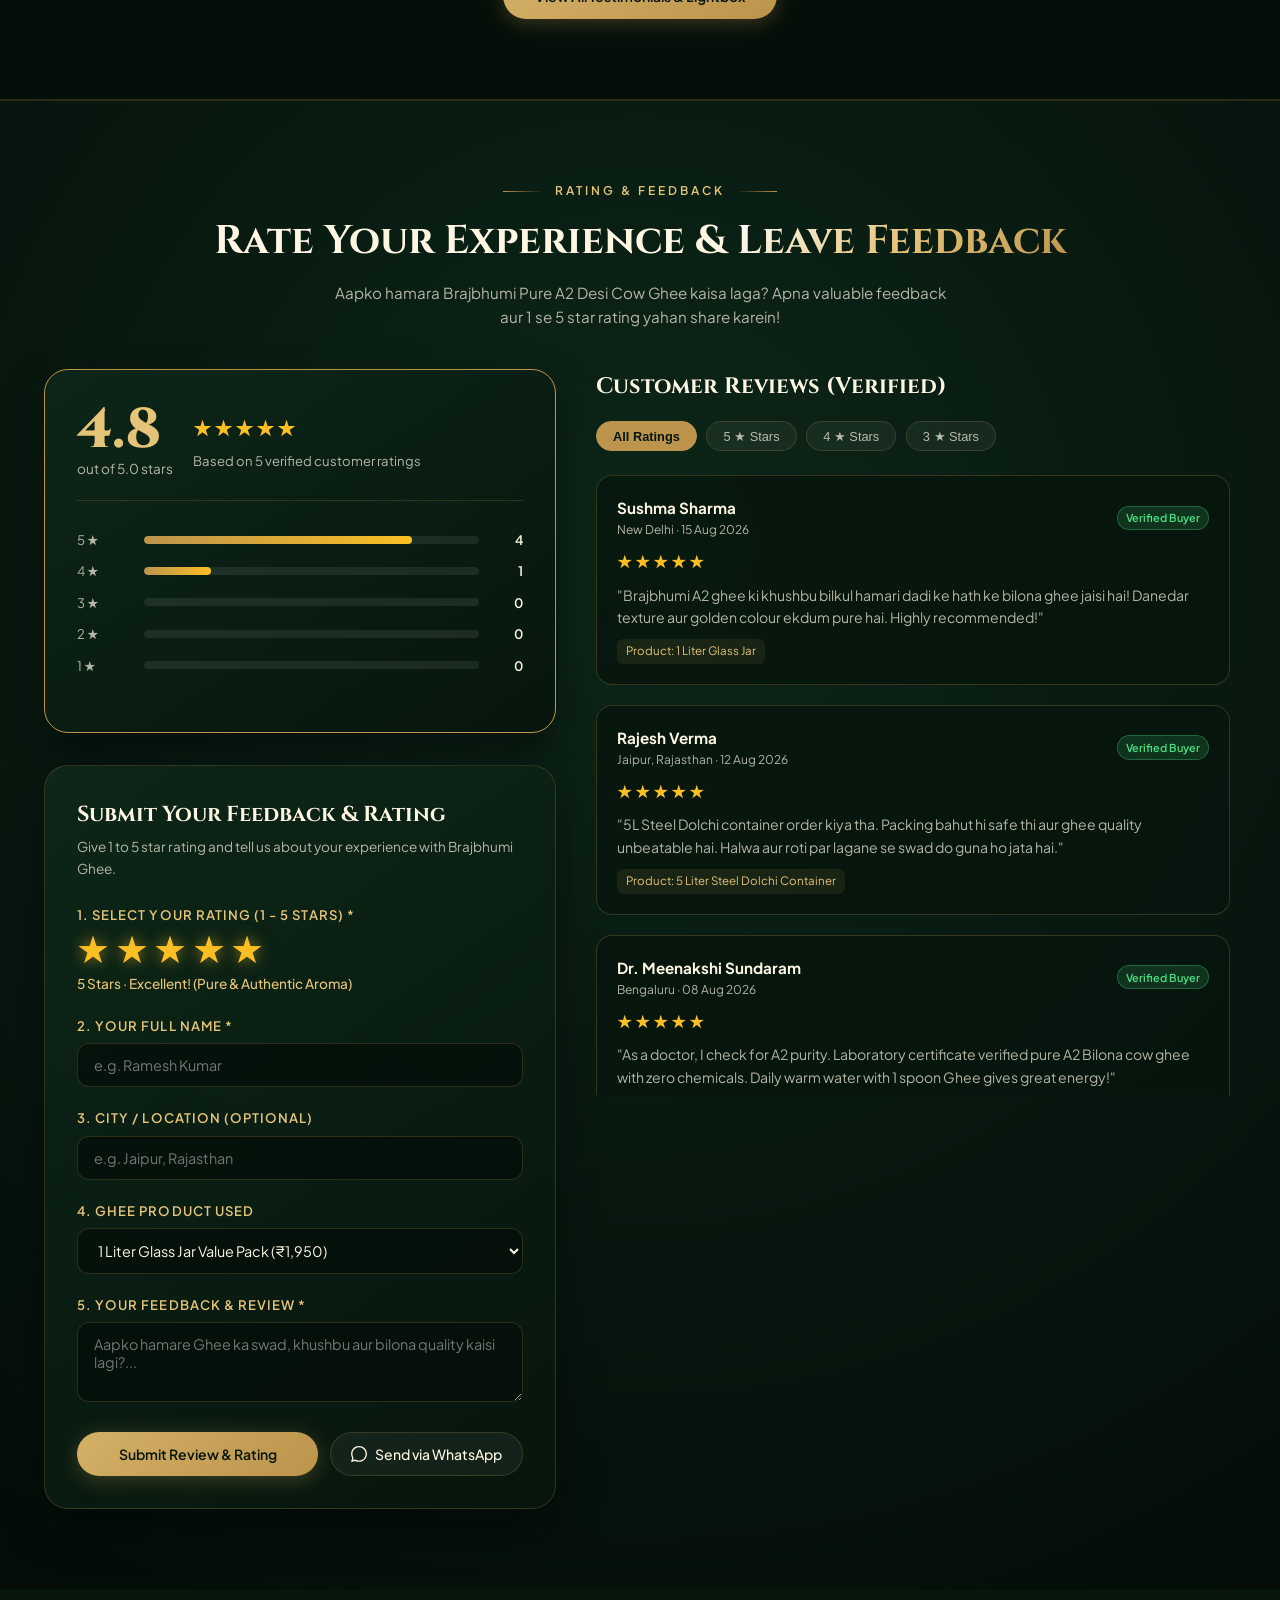
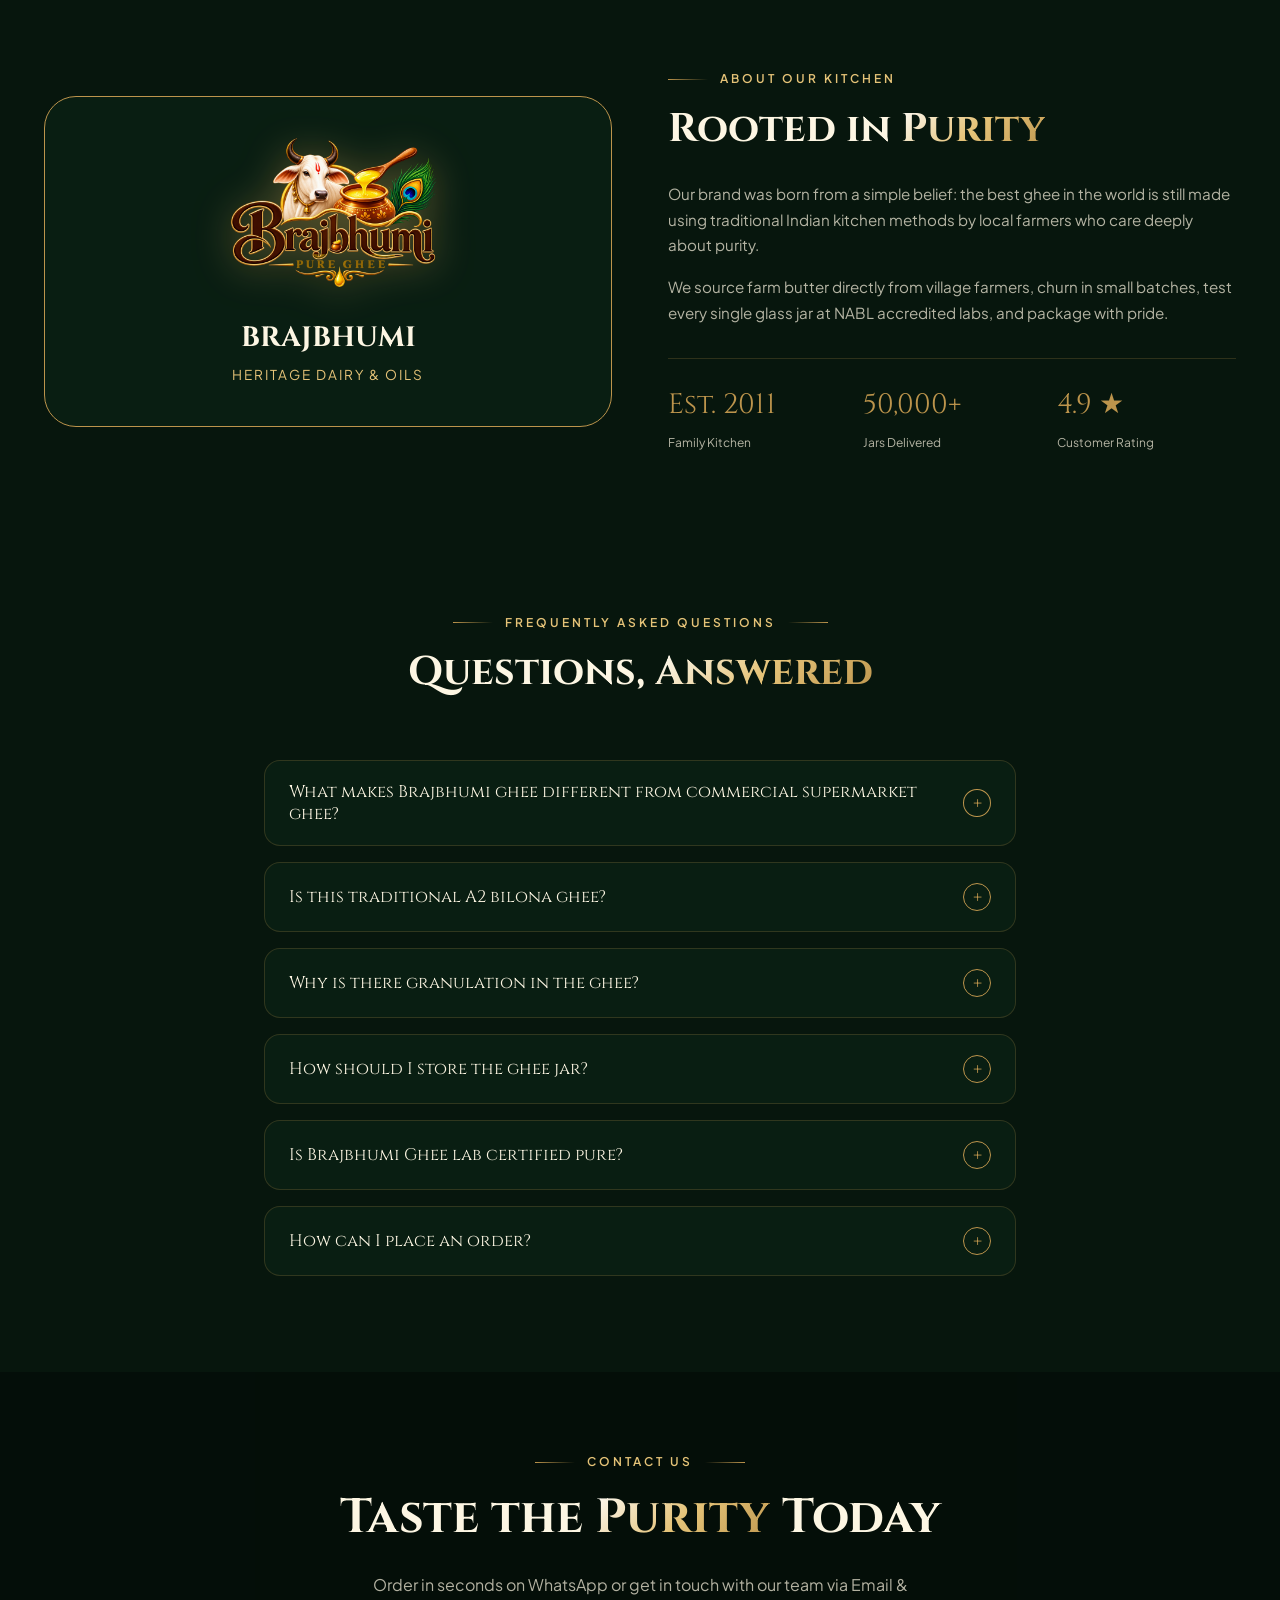
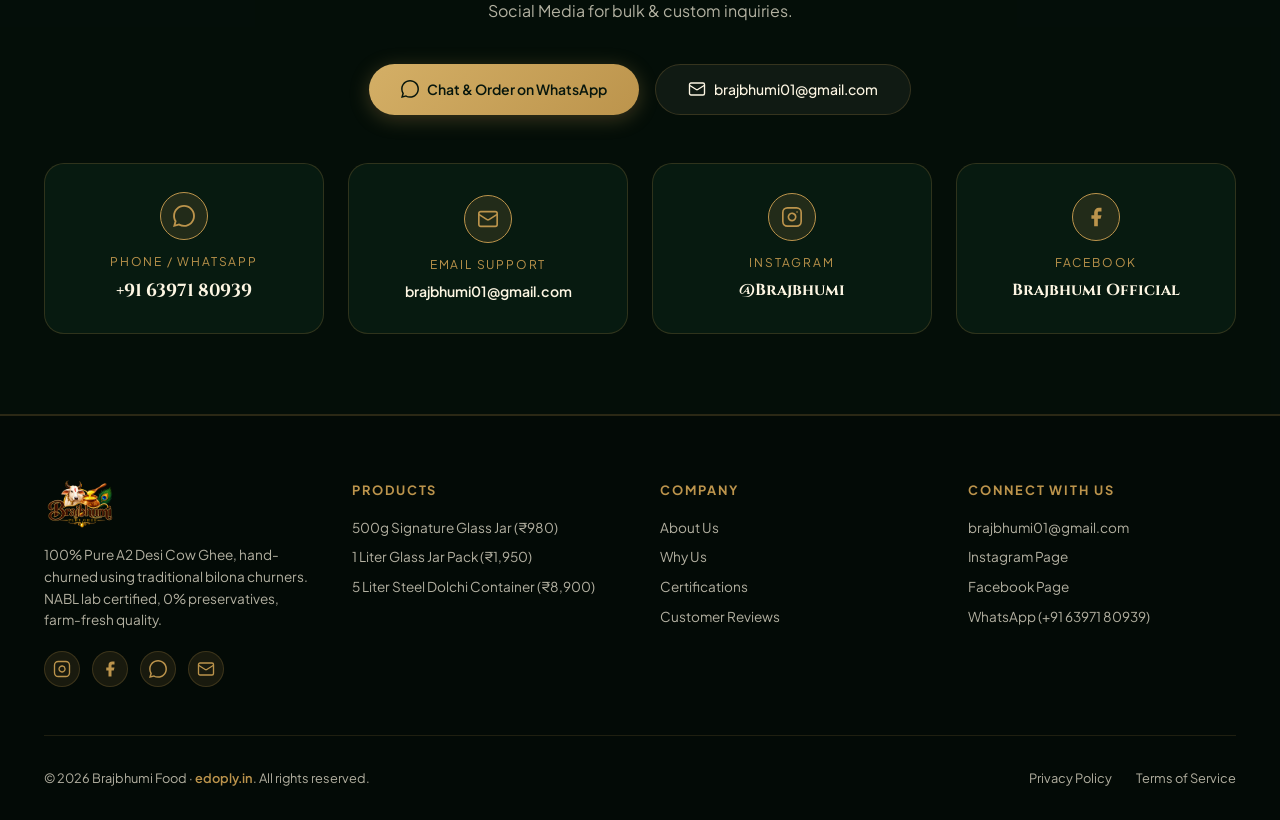
==== commit aee69dfe: "Add Rakhi special offer, instant discounts, 4th process video, edoply.in footer, and clean SVG icons" ====
--- a/index.html
+++ b/index.html
@@ -102,7 +102,7 @@
         <div class="hero-content-grid">
           <div>
             <div class="hero-badge">
-              <span>✦</span> 500g Signature Jar · ₹980
+              500g Signature Jar · ₹980
             </div>
             <h1 class="hero-title font-display">
               Desi Cow A2 Ghee <span class="text-shimmer">(500g Glass Jar)</span>
@@ -133,7 +133,7 @@
         <div class="hero-content-grid">
           <div>
             <div class="hero-badge">
-              <span>✦</span> 1 Liter Value Pack · ₹1,950
+              1 Liter Pack · Instant ₹100 Discount
             </div>
             <h1 class="hero-title font-display">
               Pure Desi Cow Ghee <span class="text-shimmer">(1 Liter Jar)</span>
@@ -164,7 +164,7 @@
         <div class="hero-content-grid">
           <div>
             <div class="hero-badge">
-              <span>✦</span> 5 Liter Steel Container · ₹8,900
+              5 Liter Steel Container · Instant ₹300 Discount
             </div>
             <h1 class="hero-title font-display">
               Desi Cow A2 Ghee <span class="text-shimmer">(5L Steel Dolchi)</span>
@@ -247,6 +247,85 @@
           </div>
         </div>
 
+        <!-- Special Next-Order Coupon Offer Banner -->
+        <div class="coupon-banner-section">
+          <div class="coupon-banner-card">
+            <div
+              style="display: flex; align-items: center; justify-content: space-between; flex-wrap: wrap; gap: 1rem; border-bottom: 1px solid rgba(188,148,76,0.25); padding-bottom: 1rem;">
+              <div style="display: flex; align-items: center; gap: 0.75rem;">
+                <div
+                  style="background: var(--color-gold); color: #07160d; width: 44px; height: 44px; border-radius: 50%; display: flex; align-items: center; justify-content: center; font-size: 1.35rem; font-weight: 700; box-shadow: 0 4px 12px rgba(188,148,76,0.4);">
+                  <svg viewBox="0 0 24 24" style="width: 22px; height: 22px; fill: #07160d;"><path d="M20 6h-3.17L18.4 3.2a1 1 0 0 0-1.6-1.2L14.4 5H9.6L7.2 2a1 1 0 0 0-1.6 1.2L7.17 6H4a2 2 0 0 0-2 2v3a1 1 0 0 0 1 1h1v8a2 2 0 0 0 2 2h12a2 2 0 0 0 2-2v-8h1a1 1 0 0 0 1-1V8a2 2 0 0 0-2-2zm-9-2h2v2h-2V4zm-6 4h14v2H5V8zm2 4h4v8H7v-8zm10 8h-4v-8h4v8z"/></svg>
+                </div>
+                <div>
+                  <h3 class="font-display" style="font-size: 1.35rem; color: var(--color-cream);">
+                    Rakhi Special <span class="text-shimmer">Ghee Offer</span>
+                  </h3>
+                  <p style="font-size: 0.85rem; color: var(--color-cream-muted); margin-top: 0.15rem;">
+                    Celebrate Raksha Bandhan with pure A2 Bilona Ghee! Get instant festival discount automatically applied in your cart!
+                  </p>
+                </div>
+              </div>
+              <span class="eyebrow"
+                style="background: rgba(188,148,76,0.15); padding: 0.35rem 0.85rem; border-radius: 20px; border: 1px solid var(--color-gold);">
+                Rakhi Special Offer
+              </span>
+            </div>
+
+            <div class="coupon-banner-grid">
+              <!-- Offer 1: 1kg Ghee -->
+              <div class="coupon-offer-item">
+                <div style="display: flex; align-items: center; justify-content: center; width: 40px; height: 40px; border-radius: 50%; background: rgba(188,148,76,0.15); flex-shrink: 0;">
+                  <svg viewBox="0 0 24 24" style="width: 20px; height: 20px; fill: var(--color-gold);"><path d="M21.41 11.58l-9-9C12.05 2.22 11.55 2 11 2H4c-1.1 0-2 .9-2 2v7c0 .55.22 1.05.59 1.42l9 9c.36.36.86.58 1.41.58.55 0 1.05-.22 1.41-.59l7-7c.37-.36.59-.86.59-1.41 0-.55-.23-1.06-.59-1.42zM5.5 7C4.67 7 4 6.33 4 5.5S4.67 4 5.5 4 7 4.67 7 5.5 6.33 7 5.5 7z"/></svg>
+                </div>
+                <div style="flex: 1;">
+                  <span
+                    style="font-size: 0.7rem; text-transform: uppercase; color: var(--color-gold); letter-spacing: 0.08em; font-weight: 700;">Buy
+                    1 Liter Ghee Pack</span>
+                  <div
+                    style="font-family: var(--font-heading); font-size: 1.1rem; color: var(--color-cream); font-weight: 700; margin-top: 0.15rem;">
+                    Get <span style="color: #4ade80;">₹100 Instant OFF</span>
+                  </div>
+                  <div style="font-size: 0.75rem; color: var(--color-cream-muted); margin-top: 0.2rem;">
+                    Discount Code: <code
+                      style="color: var(--color-gold-light); background: rgba(0,0,0,0.5); padding: 1px 5px; border-radius: 4px; font-weight: 700;">GHEE100</code>
+                    (Auto-Applied)
+                  </div>
+                </div>
+                <button onclick="addToCartDirect('cow-ghee-1kg')" class="btn-gold"
+                  style="padding: 0.45rem 0.85rem; font-size: 0.75rem; white-space: nowrap;">
+                  Buy 1L & Save ₹100
+                </button>
+              </div>
+
+              <!-- Offer 2: 5kg Ghee -->
+              <div class="coupon-offer-item">
+                <div style="display: flex; align-items: center; justify-content: center; width: 40px; height: 40px; border-radius: 50%; background: rgba(188,148,76,0.15); flex-shrink: 0;">
+                  <svg viewBox="0 0 24 24" style="width: 20px; height: 20px; fill: var(--color-gold);"><path d="M5 16L3 5l5.5 5L12 4l3.5 6L21 5l-2 11H5zm14 3c0 .6-.4 1-1 1H6c-.6 0-1-.4-1-1v-1h14v1z"/></svg>
+                </div>
+                <div style="flex: 1;">
+                  <span
+                    style="font-size: 0.7rem; text-transform: uppercase; color: var(--color-gold); letter-spacing: 0.08em; font-weight: 700;">Buy
+                    5 Liter Steel Container</span>
+                  <div
+                    style="font-family: var(--font-heading); font-size: 1.1rem; color: var(--color-cream); font-weight: 700; margin-top: 0.15rem;">
+                    Get <span style="color: #4ade80;">₹300 Instant OFF</span>
+                  </div>
+                  <div style="font-size: 0.75rem; color: var(--color-cream-muted); margin-top: 0.2rem;">
+                    Discount Code: <code
+                      style="color: var(--color-gold-light); background: rgba(0,0,0,0.5); padding: 1px 5px; border-radius: 4px; font-weight: 700;">GHEE300</code>
+                    (Auto-Applied)
+                  </div>
+                </div>
+                <button onclick="addToCartDirect('cow-ghee-5kg-tin')" class="btn-gold"
+                  style="padding: 0.45rem 0.85rem; font-size: 0.75rem; white-space: nowrap;">
+                  Buy 5L & Save ₹300
+                </button>
+              </div>
+            </div>
+          </div>
+        </div>
+
         <!-- Dynamic Product Cards Grid -->
         <div id="products-grid"
           style="display: grid; grid-template-columns: repeat(auto-fill, minmax(280px, 1fr)); gap: 1.75rem;">
@@ -457,6 +536,22 @@
               <p>
                 Every batch is carefully checked and securely sealed to preserve
                 freshness, aroma and authentic taste.
+              </p>
+            </div>
+          </div>
+
+          <div class="mfg-video-card">
+            <div class="mfg-video-wrapper">
+              <video controls playsinline preload="metadata" class="mfg-video-player">
+                <source src="videos/4.mp4" type="video/mp4">
+              </video>
+              <div class="video-number">04</div>
+            </div>
+            <div class="mfg-card-content">
+              <span class="mfg-card-label">Pure Ghee Craftsmanship</span>
+              <h3 class="font-display">Authentic Farm Kitchen Batch</h3>
+              <p>
+                Watch our authentic A2 Bilona Desi Cow Ghee small batch preparation, traditional aroma and farm-fresh packaging.
               </p>
             </div>
           </div>
@@ -757,7 +852,7 @@
                     <!-- Dynamic Star Buttons Rendered via JS -->
                   </div>
                   <div id="star-picker-label" class="star-rating-label-text">
-                    5 Stars · Excellent! (Pure & Authentic Aroma ❤️)
+                    5 Stars · Excellent! (Pure & Authentic Aroma)
                   </div>
                 </div>
 
@@ -1189,7 +1284,7 @@
 
       <div
         style="border-top: 1px solid rgba(188,148,76,0.15); padding-top: 2rem; display: flex; justify-content: space-between; align-items: center; flex-wrap: wrap; gap: 1rem; font-size: 0.8rem;">
-        <span>© 2026 Brajbhumi Food. All rights reserved.</span>
+        <span>© 2026 Brajbhumi Food · <a href="https://edoply.in" target="_blank" rel="noreferrer" style="color: var(--color-gold); text-decoration: none; font-weight: 600;">edoply.in</a>. All rights reserved.</span>
         <div style="display: flex; gap: 1.5rem;">
           <a href="#" style="color: var(--color-cream-muted); text-decoration: none;">Privacy Policy</a>
           <a href="#" style="color: var(--color-cream-muted); text-decoration: none;">Terms of Service</a>
@@ -1212,11 +1307,31 @@
       </div>
 
       <div class="cart-footer">
-        <div style="display: flex; justify-content: space-between; align-items: center; margin-bottom: 1rem;">
-          <span style="font-family: var(--font-heading); color: var(--color-cream-muted);">Subtotal:</span>
-          <span id="cart-subtotal"
-            style="font-size: 1.35rem; font-weight: 700; color: var(--color-gold-light);">₹0</span>
-        </div>
+        <!-- Coupon input & discount summary container -->
+        <div id="cart-coupon-section"
+          style="border-bottom: 1px solid var(--color-green-border); padding-bottom: 0.75rem; margin-bottom: 0.75rem;">
+          <!-- JavaScript populates coupon input and earned reward info here -->
+        </div>
+
+        <div id="cart-summary-section" style="margin-bottom: 1rem;">
+          <div style="display: flex; justify-content: space-between; align-items: center; margin-bottom: 0.35rem;">
+            <span style="font-size: 0.85rem; color: var(--color-cream-muted);">Subtotal:</span>
+            <span id="cart-subtotal" style="font-size: 1rem; font-weight: 600; color: var(--color-cream);">₹0</span>
+          </div>
+          <div id="cart-discount-row"
+            style="display: none; justify-content: space-between; align-items: center; margin-bottom: 0.35rem; color: #4ade80;">
+            <span style="font-size: 0.85rem;">Coupon Discount:</span>
+            <span id="cart-discount-val" style="font-size: 1rem; font-weight: 600;">-₹0</span>
+          </div>
+          <div
+            style="display: flex; justify-content: space-between; align-items: center; border-top: 1px dashed rgba(188,148,76,0.3); padding-top: 0.5rem; margin-top: 0.5rem;">
+            <span style="font-family: var(--font-heading); color: var(--color-cream); font-weight: 700;">Total
+              Payable:</span>
+            <span id="cart-final-total"
+              style="font-size: 1.35rem; font-weight: 700; color: var(--color-gold-light);">₹0</span>
+          </div>
+        </div>
+
         <button onclick="checkoutWhatsApp()" class="btn-gold"
           style="width: 100%; padding: 0.85rem; font-size: 0.95rem;">
           <svg viewBox="0 0 24 24" style="width: 18px; height: 18px; fill: currentColor;">
@@ -1344,7 +1459,7 @@
 
   <!-- Live Social Proof Notification Toast -->
   <div id="social-proof-toast" class="social-proof-toast">
-    <div class="social-proof-icon">✓</div>
+    <div class="social-proof-icon"><svg viewBox="0 0 24 24" style="width: 14px; height: 14px; fill: none; stroke: currentColor; stroke-width: 3;"><polyline points="20 6 9 17 4 12"></polyline></svg></div>
     <div style="flex: 1;">
       <div class="social-proof-content">
         <strong id="sp-title">Ramesh S. (Jaipur)</strong>
--- a/styles.css
+++ b/styles.css
@@ -1497,7 +1497,7 @@
   display: grid;
 
   grid-template-columns:
-    repeat(3, minmax(0, 1fr));
+    repeat(auto-fit, minmax(260px, 1fr));
 
   gap: 2rem;
 
@@ -3063,4 +3063,140 @@
     font-size: 0.85rem;
     box-sizing: border-box;
   }
+}
+
+/* ==========================================================================
+   COUPON & OFFER SYSTEM STYLES
+   ========================================================================== */
+
+.coupon-banner-section {
+  margin-bottom: 2.5rem;
+}
+
+.coupon-banner-card {
+  background: linear-gradient(135deg, rgba(20, 50, 32, 0.95) 0%, rgba(8, 25, 16, 0.98) 100%);
+  border: 1.5px solid var(--color-gold);
+  border-radius: 1.25rem;
+  padding: 1.75rem 2rem;
+  box-shadow: 0 10px 30px rgba(0, 0, 0, 0.4), inset 0 0 20px rgba(188, 148, 76, 0.15);
+  position: relative;
+  overflow: hidden;
+}
+
+.coupon-banner-card::before {
+  content: '';
+  position: absolute;
+  top: -50%;
+  left: -50%;
+  width: 200%;
+  height: 200%;
+  background: radial-gradient(circle, rgba(229, 195, 120, 0.08) 0%, transparent 60%);
+  pointer-events: none;
+}
+
+.coupon-banner-grid {
+  display: grid;
+  grid-template-columns: repeat(auto-fit, minmax(280px, 1fr));
+  gap: 1.25rem;
+  margin-top: 1.25rem;
+}
+
+.coupon-offer-item {
+  background: rgba(188, 148, 76, 0.08);
+  border: 1px dashed rgba(229, 195, 120, 0.4);
+  border-radius: 0.85rem;
+  padding: 1rem 1.25rem;
+  display: flex;
+  align-items: center;
+  gap: 1rem;
+  transition: var(--transition-smooth);
+}
+
+.coupon-offer-item:hover {
+  background: rgba(188, 148, 76, 0.16);
+  border-color: var(--color-gold);
+  transform: translateY(-2px);
+}
+
+.coupon-badge-tag {
+  background: linear-gradient(135deg, #bc944c, #e5c378);
+  color: #07160d;
+  font-weight: 700;
+  font-size: 0.725rem;
+  padding: 0.2rem 0.65rem;
+  border-radius: 20px;
+  display: inline-block;
+  margin-top: 0.25rem;
+  box-shadow: 0 2px 8px rgba(188, 148, 76, 0.3);
+}
+
+.coupon-input-group {
+  display: flex;
+  gap: 0.5rem;
+  margin-top: 0.75rem;
+  margin-bottom: 0.75rem;
+}
+
+.coupon-input {
+  flex: 1;
+  background: rgba(4, 13, 8, 0.8);
+  border: 1px solid var(--color-green-border);
+  border-radius: 0.5rem;
+  padding: 0.5rem 0.75rem;
+  color: var(--color-cream);
+  font-size: 0.85rem;
+  text-transform: uppercase;
+  letter-spacing: 0.05em;
+}
+
+.coupon-input:focus {
+  outline: none;
+  border-color: var(--color-gold);
+  box-shadow: 0 0 0 2px rgba(188, 148, 76, 0.2);
+}
+
+.coupon-chip {
+  background: rgba(188, 148, 76, 0.12);
+  border: 1px solid var(--color-gold);
+  color: var(--color-gold-light);
+  font-size: 0.725rem;
+  padding: 0.25rem 0.6rem;
+  border-radius: 12px;
+  cursor: pointer;
+  transition: var(--transition-smooth);
+  display: inline-flex;
+  align-items: center;
+  gap: 0.35rem;
+}
+
+.coupon-chip:hover {
+  background: var(--color-gold);
+  color: #07160d;
+  font-weight: 600;
+}
+
+.coupon-applied-box {
+  background: rgba(34, 197, 94, 0.1);
+  border: 1px solid rgba(34, 197, 94, 0.3);
+  color: #4ade80;
+  border-radius: 0.5rem;
+  padding: 0.5rem 0.75rem;
+  font-size: 0.825rem;
+  display: flex;
+  align-items: center;
+  justify-content: space-between;
+  margin-top: 0.5rem;
+  margin-bottom: 0.75rem;
+}
+
+.reward-earned-box {
+  background: linear-gradient(135deg, rgba(188, 148, 76, 0.18), rgba(229, 195, 120, 0.08));
+  border: 1px dashed var(--color-gold);
+  border-radius: 0.65rem;
+  padding: 0.6rem 0.85rem;
+  margin-top: 0.75rem;
+  margin-bottom: 0.75rem;
+  display: flex;
+  align-items: center;
+  gap: 0.6rem;
 }
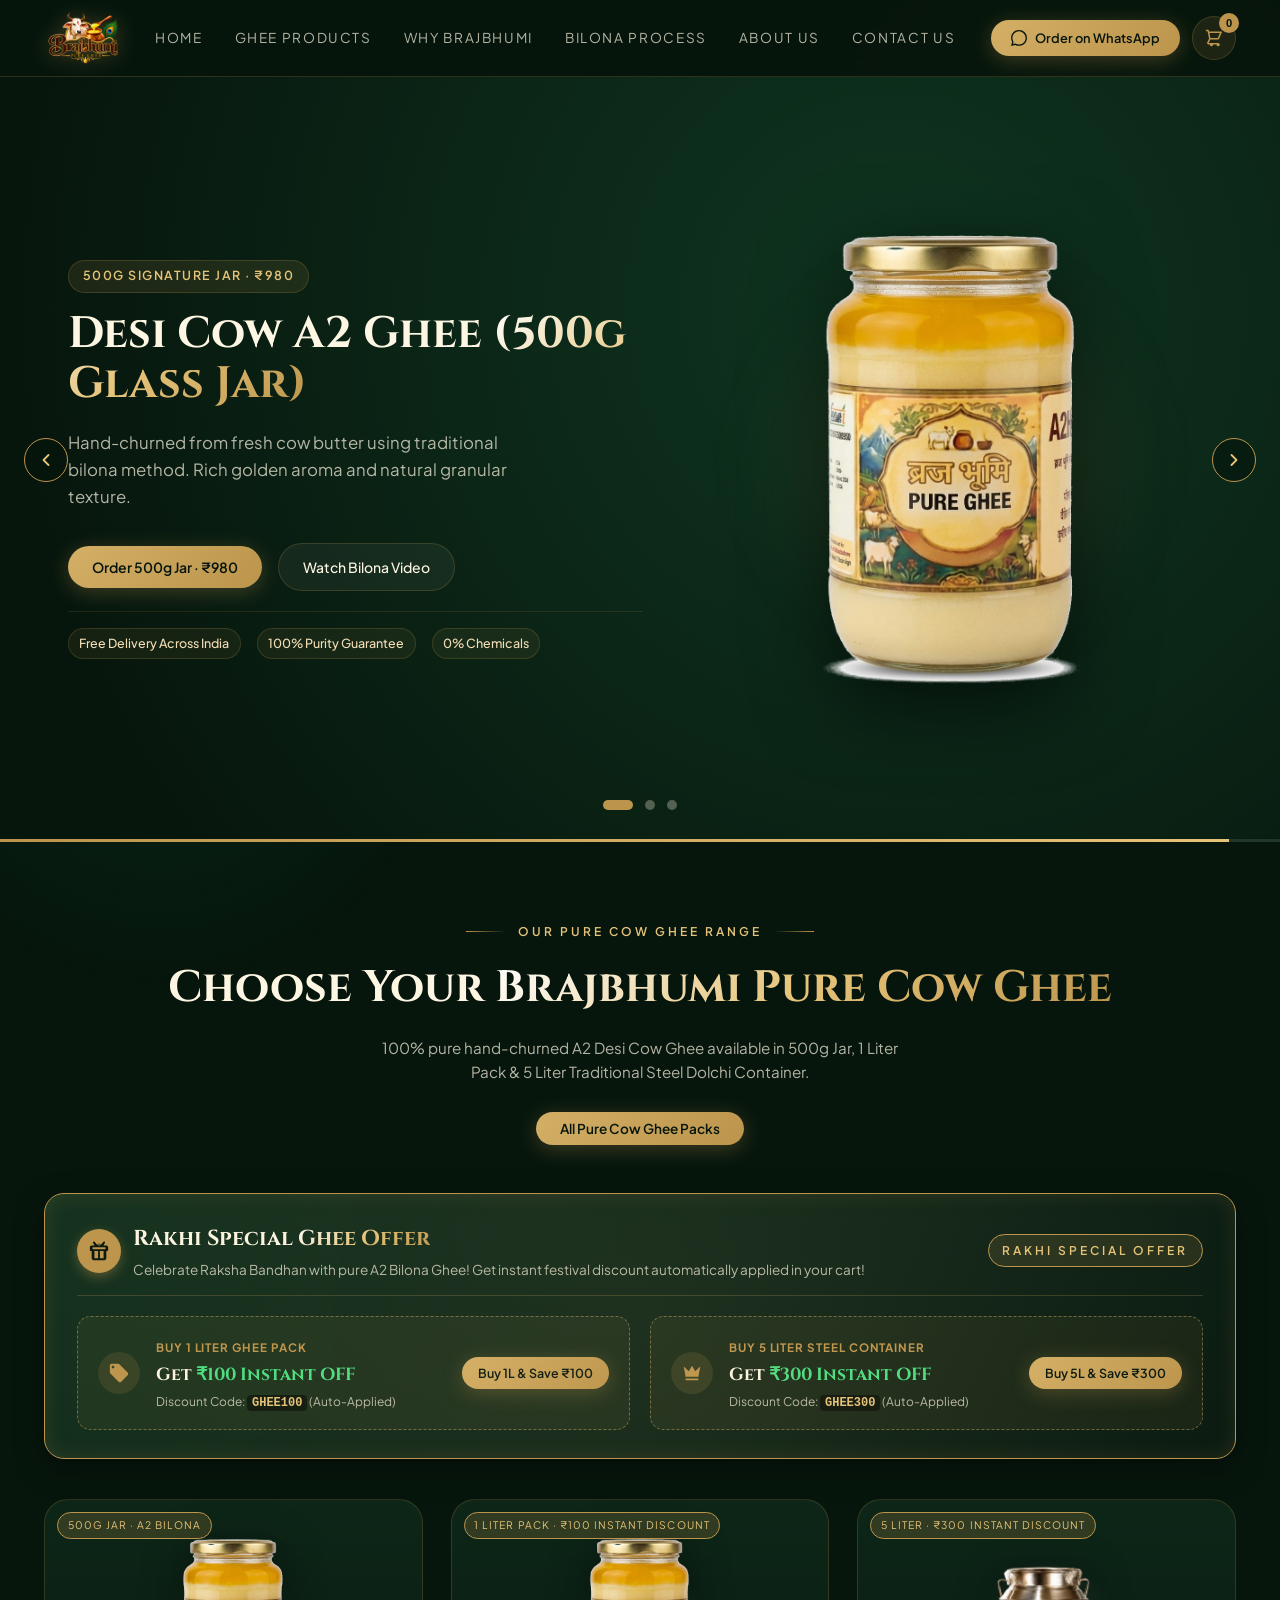
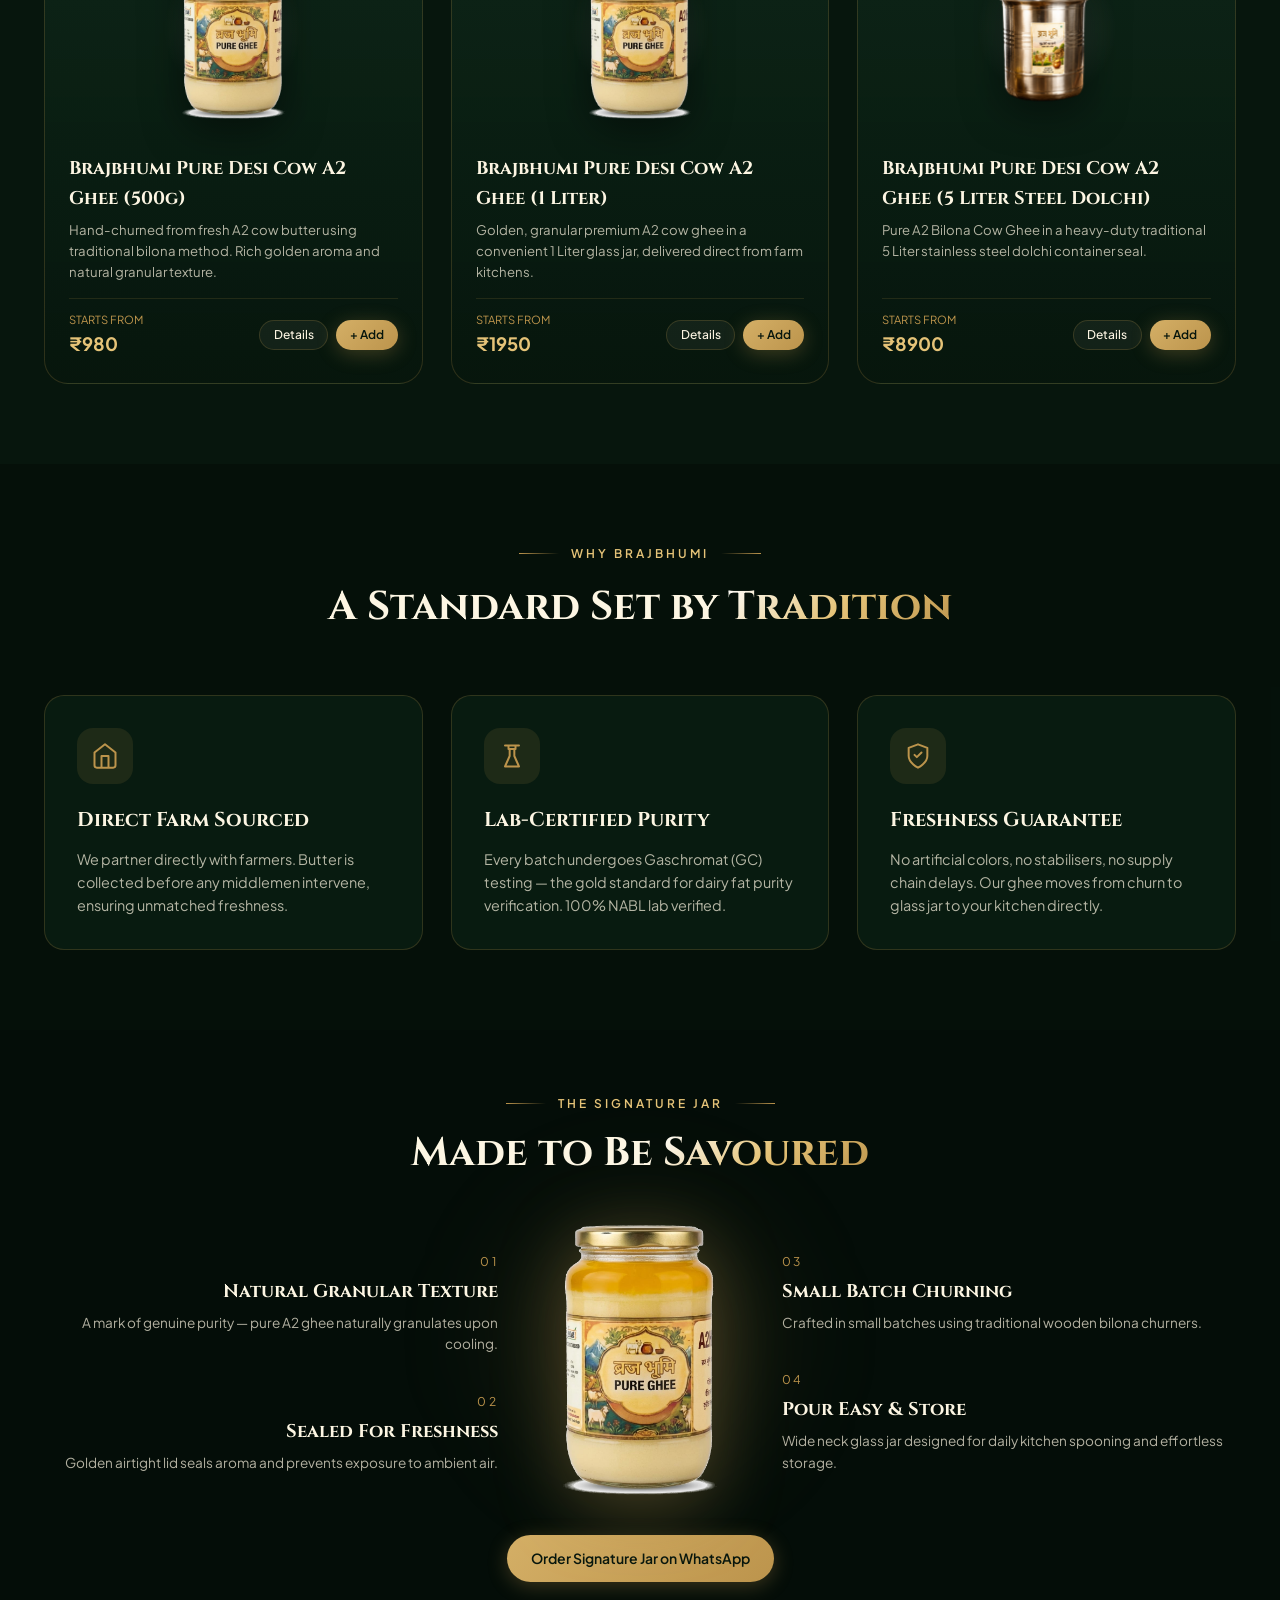
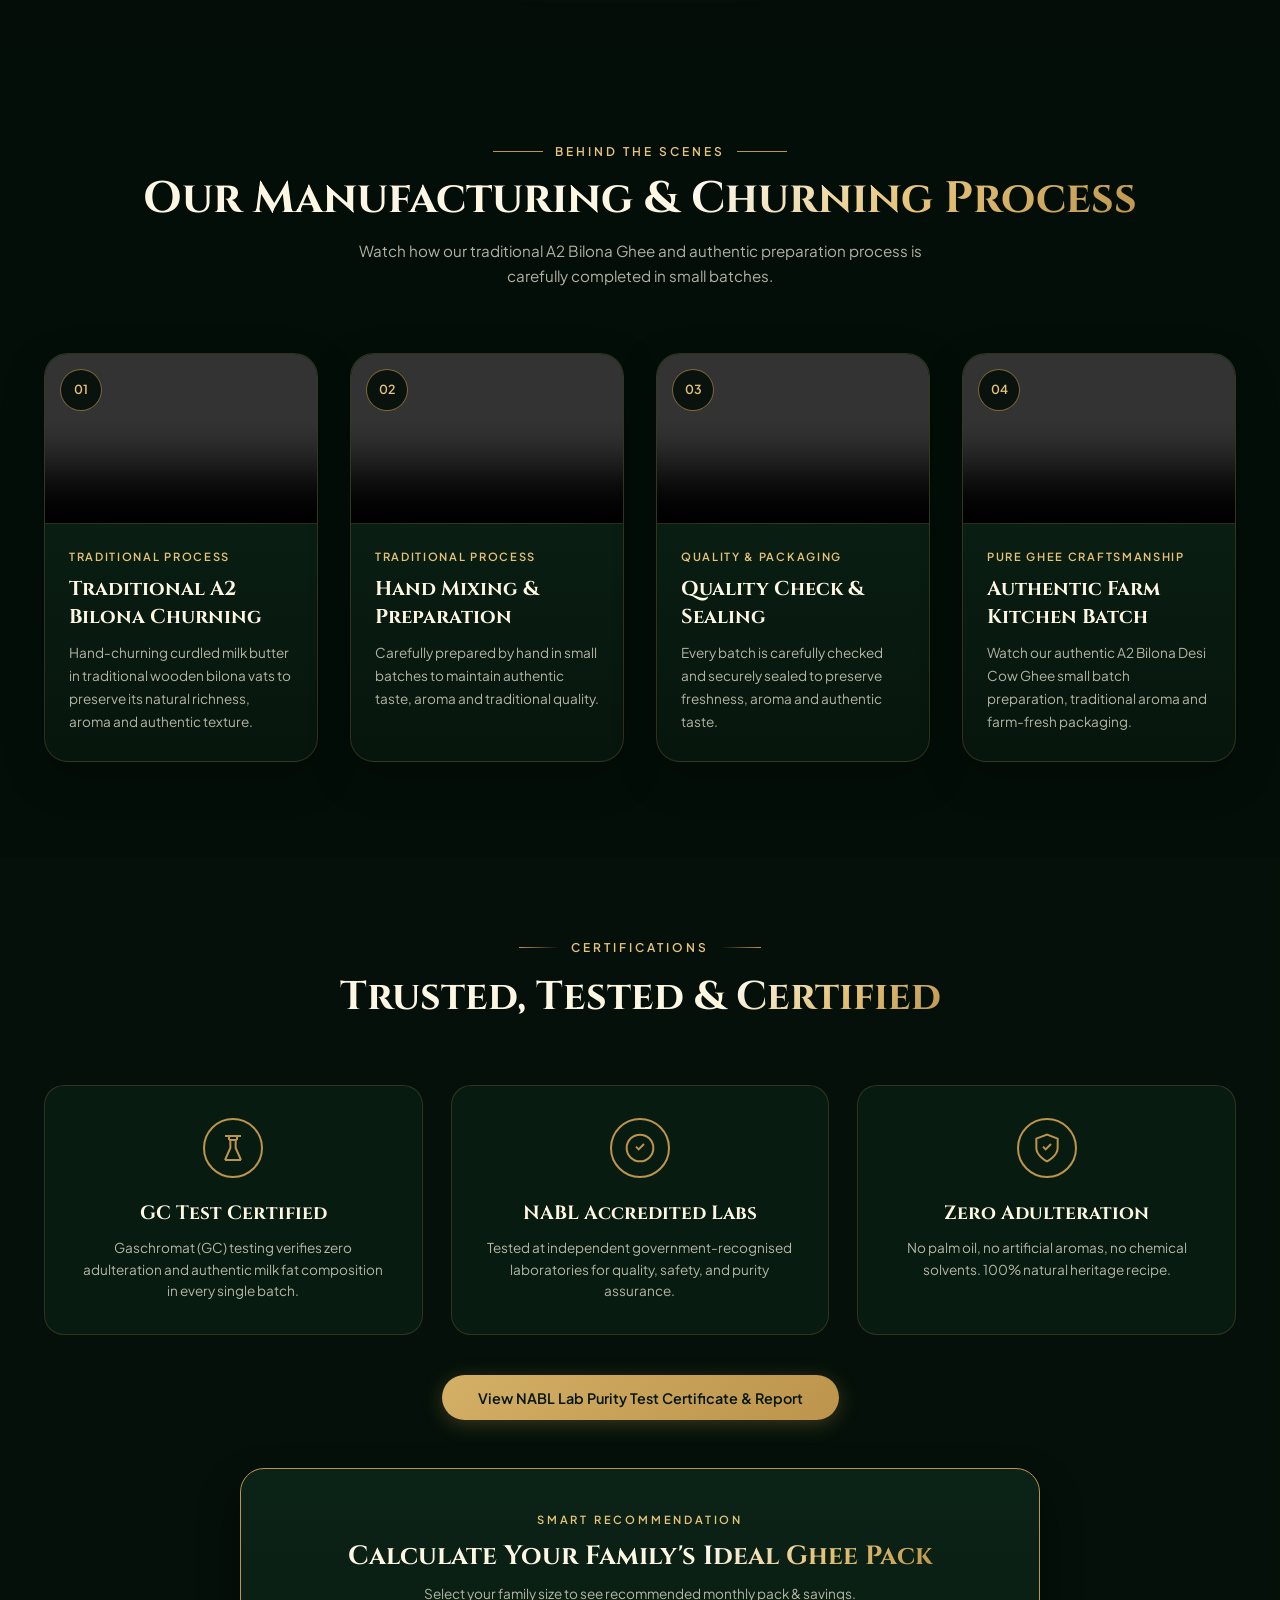
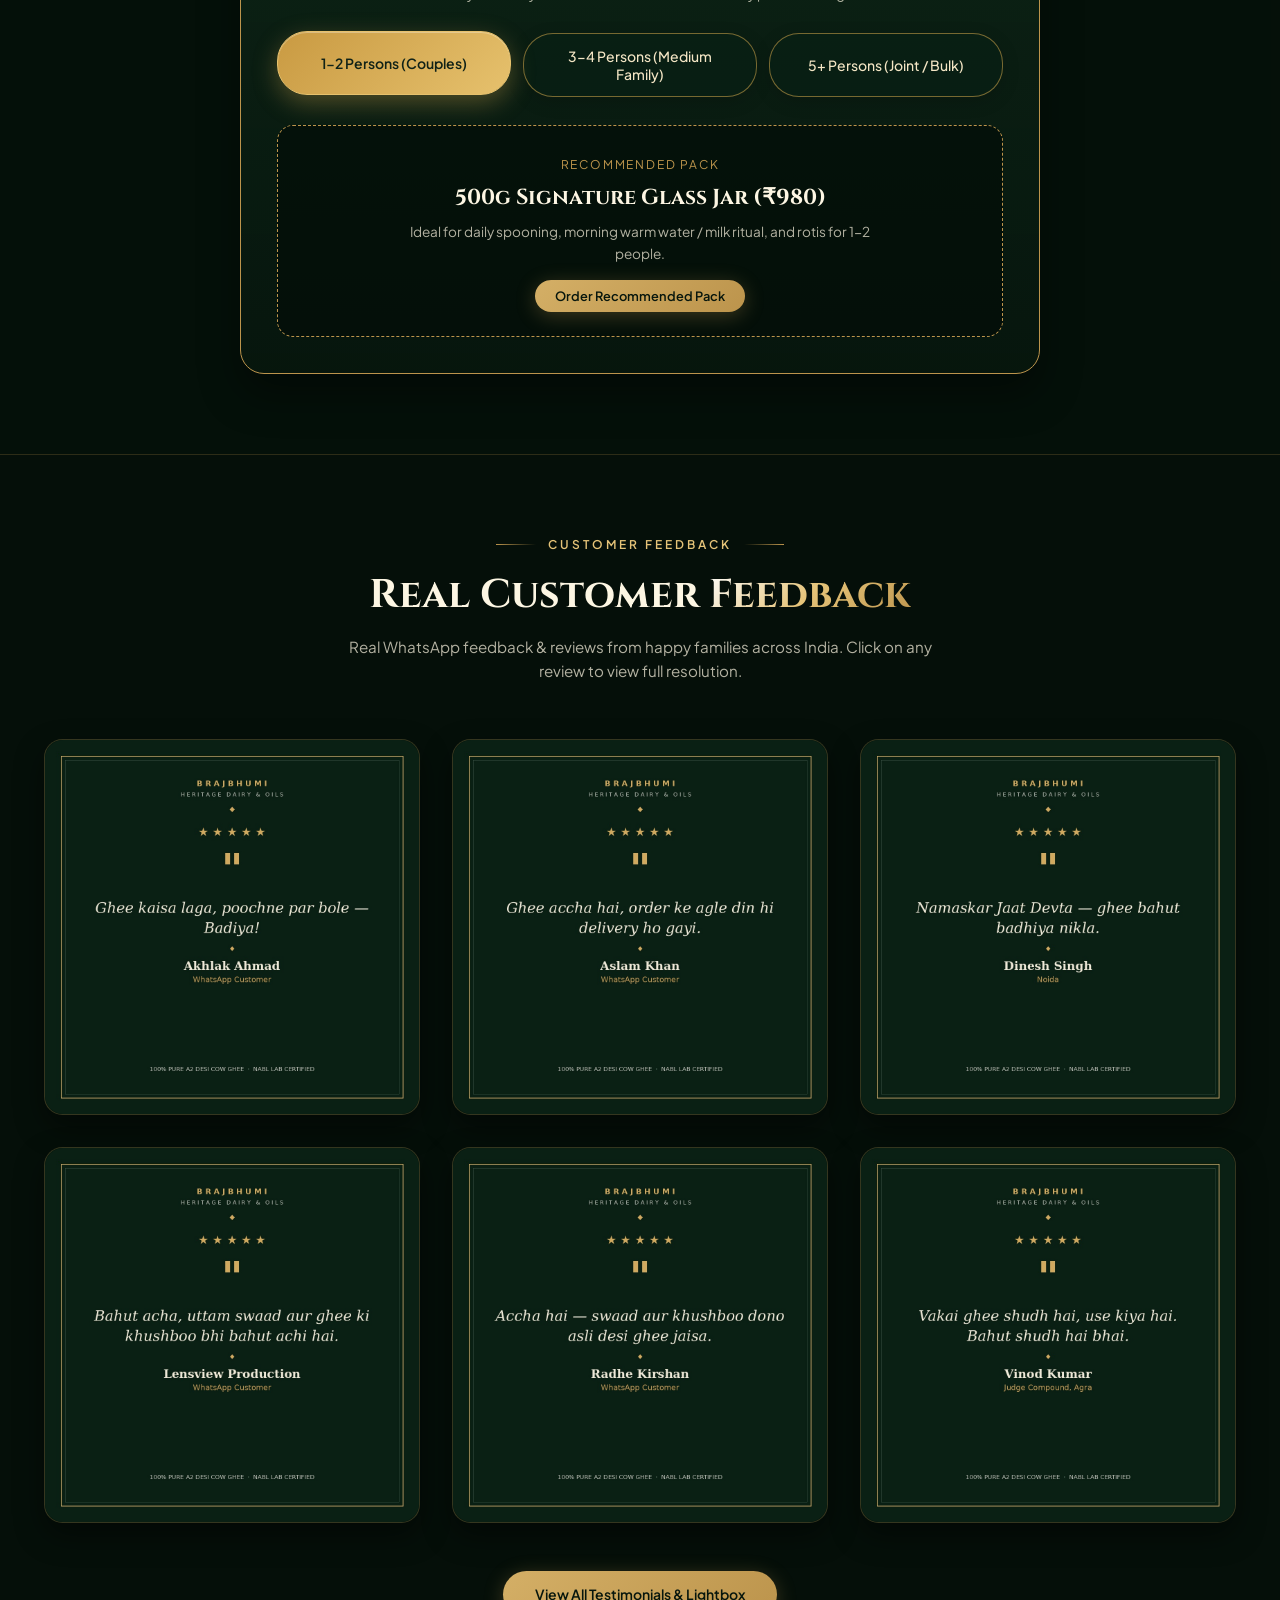
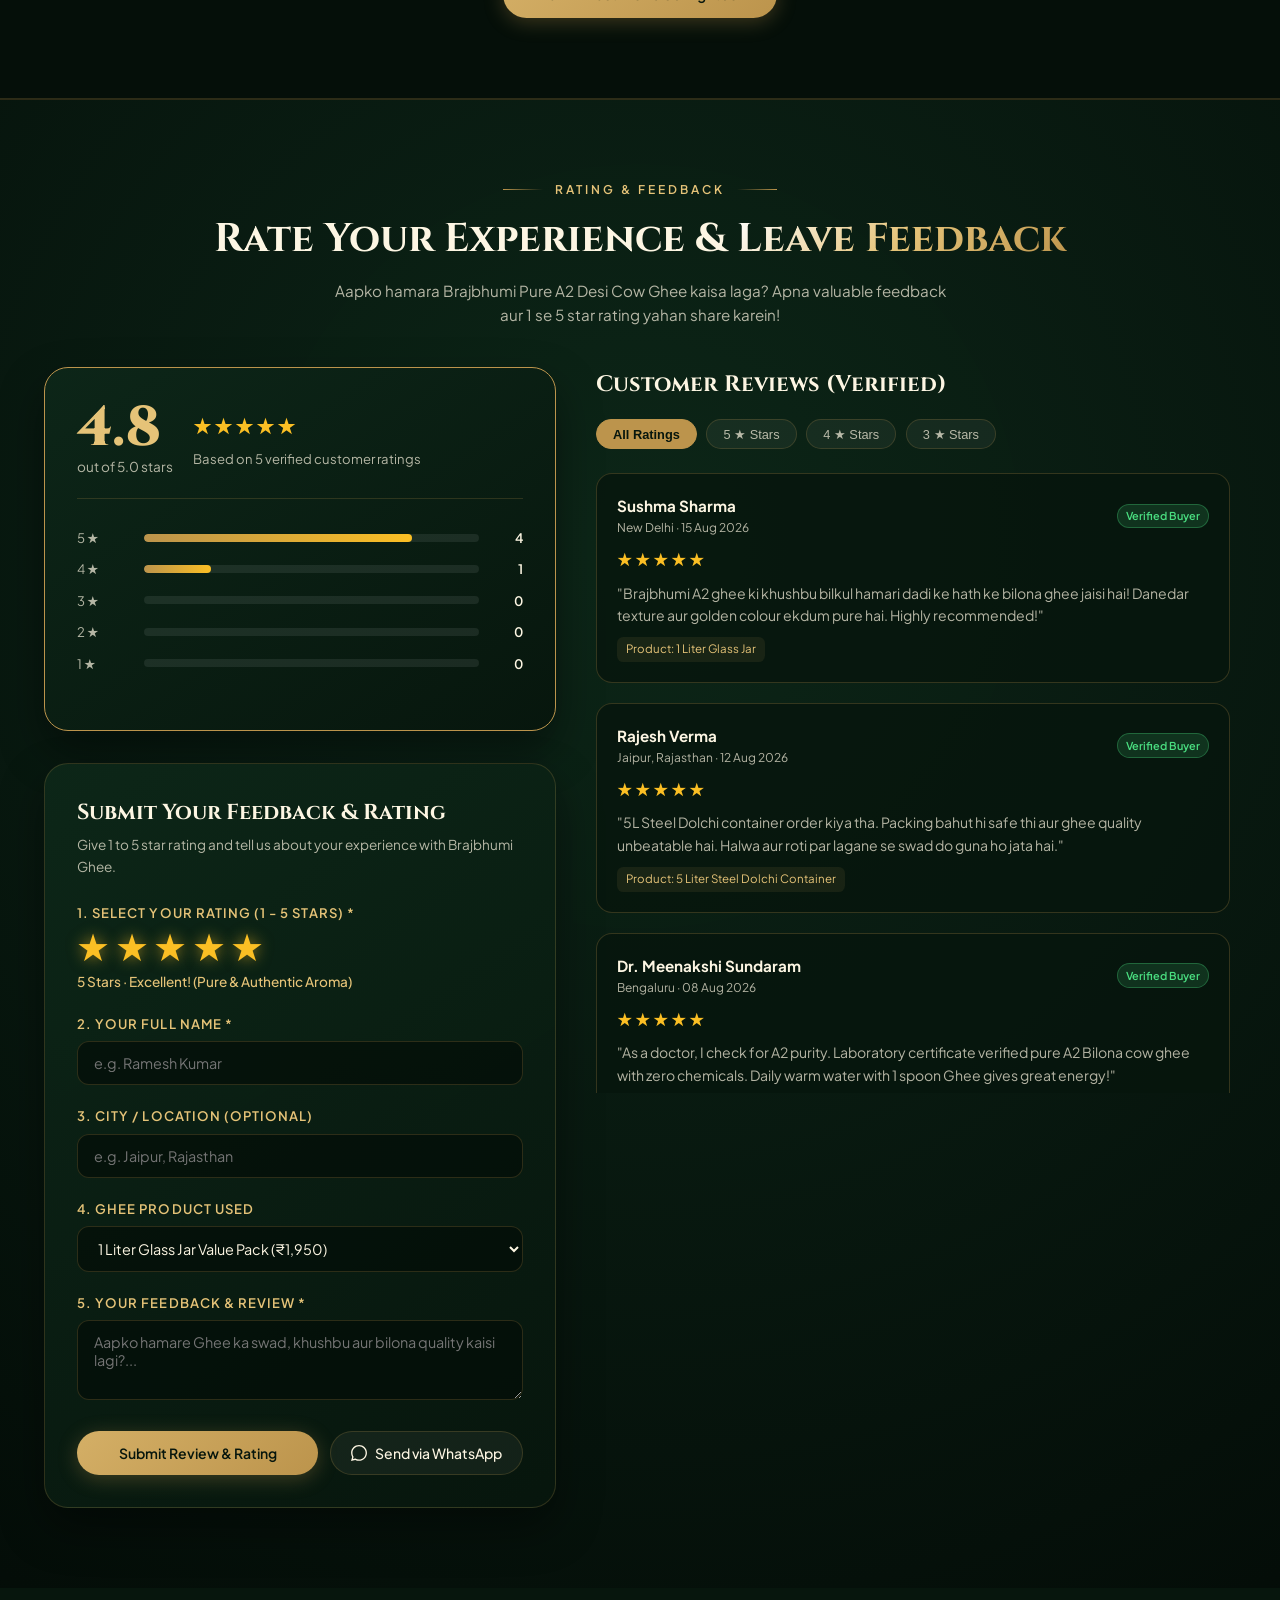
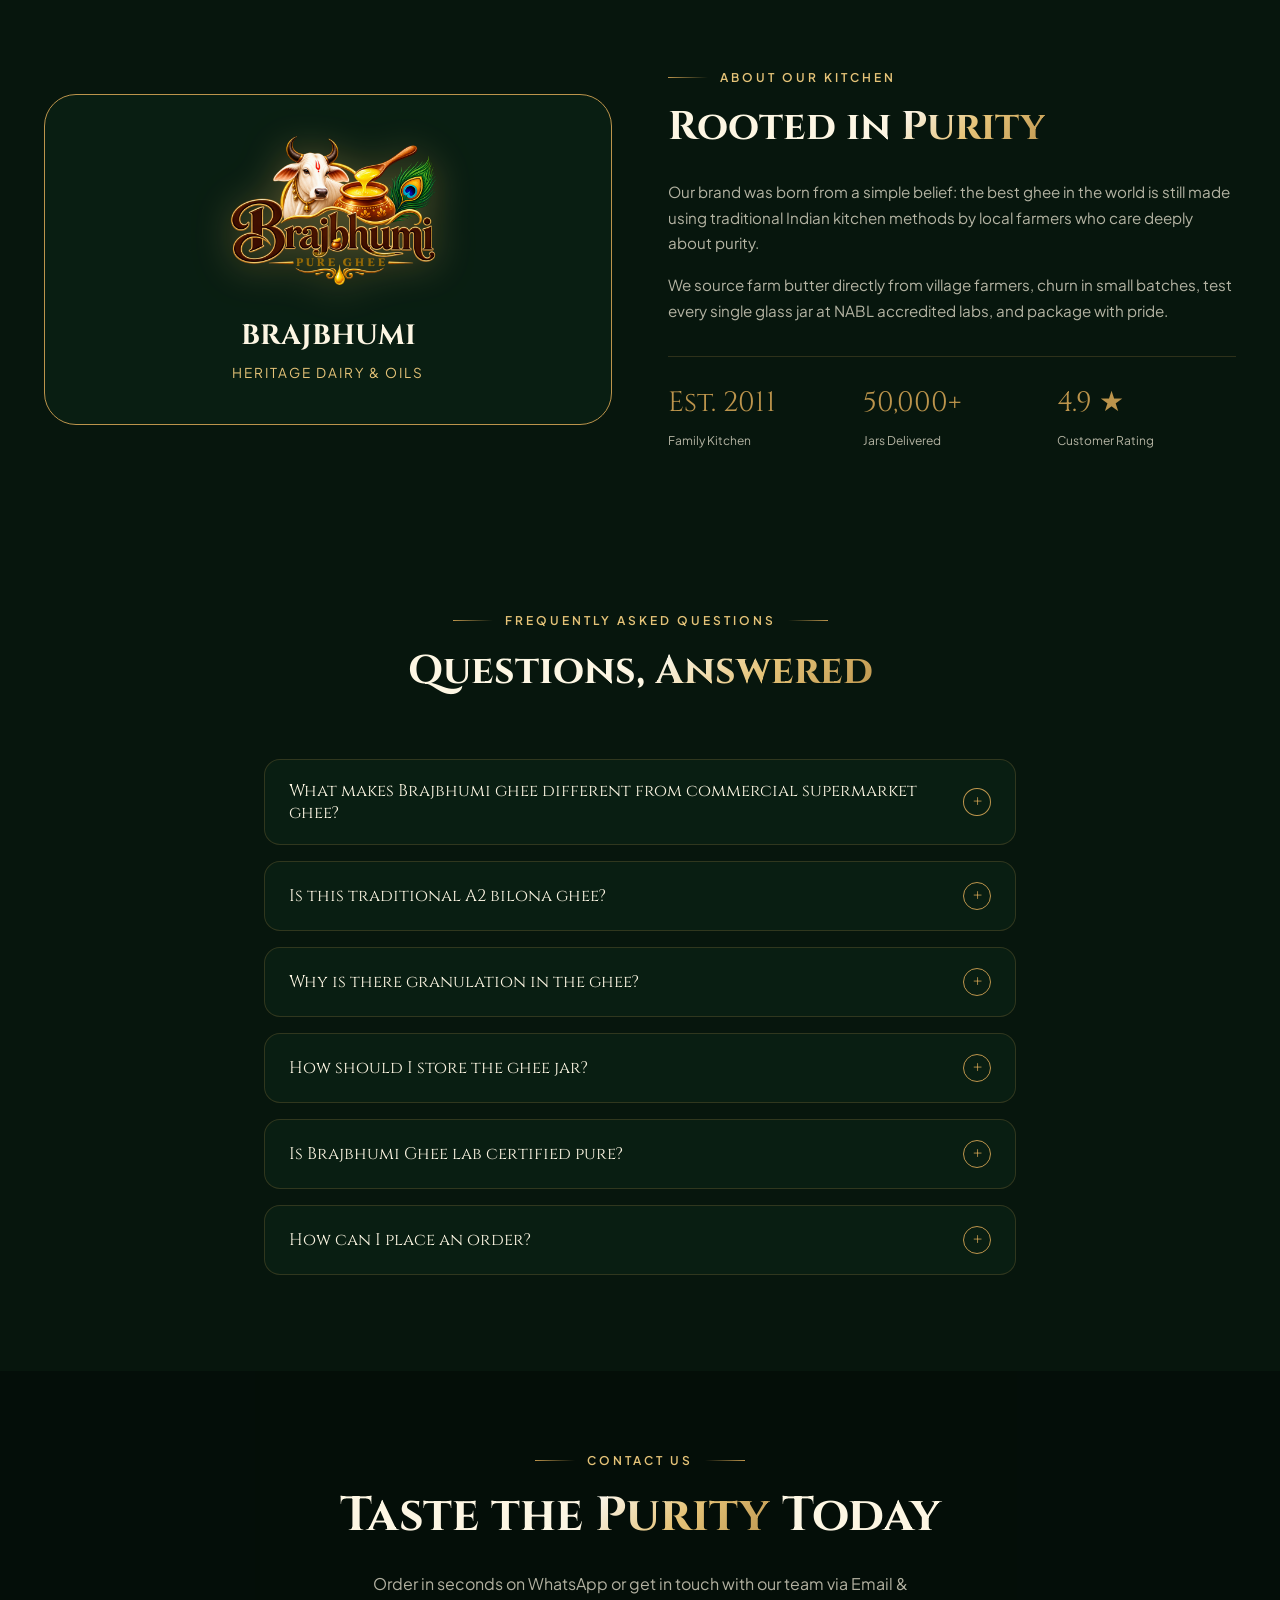
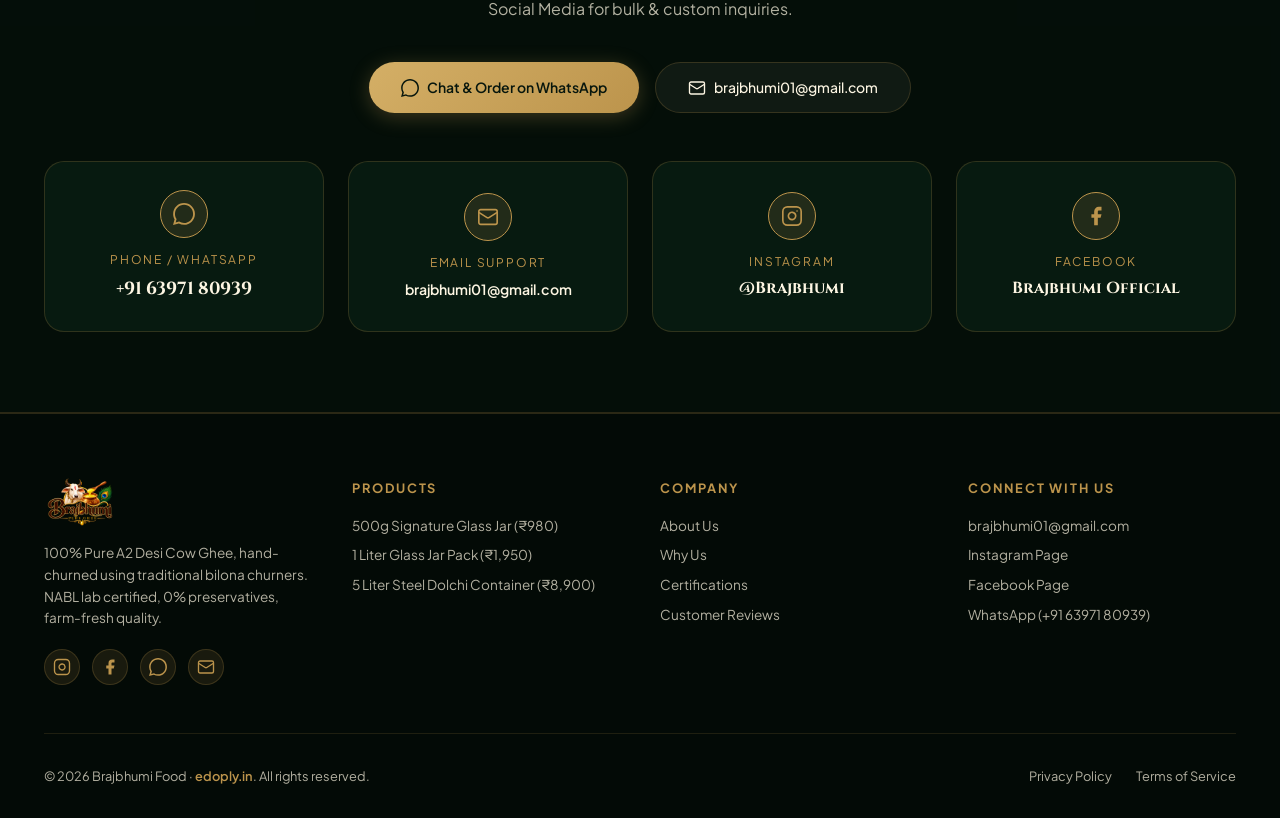
==== commit 300bf0bd: "Fix mobile responsiveness and layout overflow for Rakhi Special Offer banner" ====
--- a/index.html
+++ b/index.html
@@ -250,24 +250,24 @@
         <!-- Special Next-Order Coupon Offer Banner -->
         <div class="coupon-banner-section">
           <div class="coupon-banner-card">
-            <div
+            <div class="coupon-banner-header"
               style="display: flex; align-items: center; justify-content: space-between; flex-wrap: wrap; gap: 1rem; border-bottom: 1px solid rgba(188,148,76,0.25); padding-bottom: 1rem;">
-              <div style="display: flex; align-items: center; gap: 0.75rem;">
+              <div class="coupon-banner-header-left" style="display: flex; align-items: center; gap: 0.75rem;">
                 <div
-                  style="background: var(--color-gold); color: #07160d; width: 44px; height: 44px; border-radius: 50%; display: flex; align-items: center; justify-content: center; font-size: 1.35rem; font-weight: 700; box-shadow: 0 4px 12px rgba(188,148,76,0.4);">
+                  style="background: var(--color-gold); color: #07160d; width: 44px; height: 44px; border-radius: 50%; display: flex; align-items: center; justify-content: center; font-size: 1.35rem; font-weight: 700; box-shadow: 0 4px 12px rgba(188,148,76,0.4); flex-shrink: 0;">
                   <svg viewBox="0 0 24 24" style="width: 22px; height: 22px; fill: #07160d;"><path d="M20 6h-3.17L18.4 3.2a1 1 0 0 0-1.6-1.2L14.4 5H9.6L7.2 2a1 1 0 0 0-1.6 1.2L7.17 6H4a2 2 0 0 0-2 2v3a1 1 0 0 0 1 1h1v8a2 2 0 0 0 2 2h12a2 2 0 0 0 2-2v-8h1a1 1 0 0 0 1-1V8a2 2 0 0 0-2-2zm-9-2h2v2h-2V4zm-6 4h14v2H5V8zm2 4h4v8H7v-8zm10 8h-4v-8h4v8z"/></svg>
                 </div>
                 <div>
-                  <h3 class="font-display" style="font-size: 1.35rem; color: var(--color-cream);">
+                  <h3 class="font-display" style="font-size: 1.35rem; color: var(--color-cream); margin-bottom: 0.2rem;">
                     Rakhi Special <span class="text-shimmer">Ghee Offer</span>
                   </h3>
-                  <p style="font-size: 0.85rem; color: var(--color-cream-muted); margin-top: 0.15rem;">
+                  <p style="font-size: 0.85rem; color: var(--color-cream-muted); margin-top: 0.15rem; line-height: 1.4;">
                     Celebrate Raksha Bandhan with pure A2 Bilona Ghee! Get instant festival discount automatically applied in your cart!
                   </p>
                 </div>
               </div>
               <span class="eyebrow"
-                style="background: rgba(188,148,76,0.15); padding: 0.35rem 0.85rem; border-radius: 20px; border: 1px solid var(--color-gold);">
+                style="background: rgba(188,148,76,0.15); padding: 0.35rem 0.85rem; border-radius: 20px; border: 1px solid var(--color-gold); display: inline-block;">
                 Rakhi Special Offer
               </span>
             </div>
@@ -275,13 +275,12 @@
             <div class="coupon-banner-grid">
               <!-- Offer 1: 1kg Ghee -->
               <div class="coupon-offer-item">
-                <div style="display: flex; align-items: center; justify-content: center; width: 40px; height: 40px; border-radius: 50%; background: rgba(188,148,76,0.15); flex-shrink: 0;">
-                  <svg viewBox="0 0 24 24" style="width: 20px; height: 20px; fill: var(--color-gold);"><path d="M21.41 11.58l-9-9C12.05 2.22 11.55 2 11 2H4c-1.1 0-2 .9-2 2v7c0 .55.22 1.05.59 1.42l9 9c.36.36.86.58 1.41.58.55 0 1.05-.22 1.41-.59l7-7c.37-.36.59-.86.59-1.41 0-.55-.23-1.06-.59-1.42zM5.5 7C4.67 7 4 6.33 4 5.5S4.67 4 5.5 4 7 4.67 7 5.5 6.33 7 5.5 7z"/></svg>
+                <div style="display: flex; align-items: center; justify-content: center; width: 42px; height: 42px; border-radius: 50%; background: rgba(188,148,76,0.15); flex-shrink: 0;">
+                  <svg viewBox="0 0 24 24" style="width: 22px; height: 22px; fill: var(--color-gold);"><path d="M21.41 11.58l-9-9C12.05 2.22 11.55 2 11 2H4c-1.1 0-2 .9-2 2v7c0 .55.22 1.05.59 1.42l9 9c.36.36.86.58 1.41.58.55 0 1.05-.22 1.41-.59l7-7c.37-.36.59-.86.59-1.41 0-.55-.23-1.06-.59-1.42zM5.5 7C4.67 7 4 6.33 4 5.5S4.67 4 5.5 4 7 4.67 7 5.5 6.33 7 5.5 7z"/></svg>
                 </div>
-                <div style="flex: 1;">
+                <div class="coupon-offer-item-text" style="flex: 1;">
                   <span
-                    style="font-size: 0.7rem; text-transform: uppercase; color: var(--color-gold); letter-spacing: 0.08em; font-weight: 700;">Buy
-                    1 Liter Ghee Pack</span>
+                    style="font-size: 0.725rem; text-transform: uppercase; color: var(--color-gold); letter-spacing: 0.08em; font-weight: 700;">Buy 1 Liter Ghee Pack</span>
                   <div
                     style="font-family: var(--font-heading); font-size: 1.1rem; color: var(--color-cream); font-weight: 700; margin-top: 0.15rem;">
                     Get <span style="color: #4ade80;">₹100 Instant OFF</span>
@@ -293,20 +292,19 @@
                   </div>
                 </div>
                 <button onclick="addToCartDirect('cow-ghee-1kg')" class="btn-gold"
-                  style="padding: 0.45rem 0.85rem; font-size: 0.75rem; white-space: nowrap;">
+                  style="padding: 0.5rem 1rem; font-size: 0.78rem; white-space: nowrap;">
                   Buy 1L & Save ₹100
                 </button>
               </div>
 
               <!-- Offer 2: 5kg Ghee -->
               <div class="coupon-offer-item">
-                <div style="display: flex; align-items: center; justify-content: center; width: 40px; height: 40px; border-radius: 50%; background: rgba(188,148,76,0.15); flex-shrink: 0;">
-                  <svg viewBox="0 0 24 24" style="width: 20px; height: 20px; fill: var(--color-gold);"><path d="M5 16L3 5l5.5 5L12 4l3.5 6L21 5l-2 11H5zm14 3c0 .6-.4 1-1 1H6c-.6 0-1-.4-1-1v-1h14v1z"/></svg>
+                <div style="display: flex; align-items: center; justify-content: center; width: 42px; height: 42px; border-radius: 50%; background: rgba(188,148,76,0.15); flex-shrink: 0;">
+                  <svg viewBox="0 0 24 24" style="width: 22px; height: 22px; fill: var(--color-gold);"><path d="M5 16L3 5l5.5 5L12 4l3.5 6L21 5l-2 11H5zm14 3c0 .6-.4 1-1 1H6c-.6 0-1-.4-1-1v-1h14v1z"/></svg>
                 </div>
-                <div style="flex: 1;">
+                <div class="coupon-offer-item-text" style="flex: 1;">
                   <span
-                    style="font-size: 0.7rem; text-transform: uppercase; color: var(--color-gold); letter-spacing: 0.08em; font-weight: 700;">Buy
-                    5 Liter Steel Container</span>
+                    style="font-size: 0.725rem; text-transform: uppercase; color: var(--color-gold); letter-spacing: 0.08em; font-weight: 700;">Buy 5 Liter Steel Container</span>
                   <div
                     style="font-family: var(--font-heading); font-size: 1.1rem; color: var(--color-cream); font-weight: 700; margin-top: 0.15rem;">
                     Get <span style="color: #4ade80;">₹300 Instant OFF</span>
@@ -318,7 +316,7 @@
                   </div>
                 </div>
                 <button onclick="addToCartDirect('cow-ghee-5kg-tin')" class="btn-gold"
-                  style="padding: 0.45rem 0.85rem; font-size: 0.75rem; white-space: nowrap;">
+                  style="padding: 0.5rem 1rem; font-size: 0.78rem; white-space: nowrap;">
                   Buy 5L & Save ₹300
                 </button>
               </div>
--- a/styles.css
+++ b/styles.css
@@ -3199,4 +3199,53 @@
   display: flex;
   align-items: center;
   gap: 0.6rem;
+}
+
+/* ==========================================================================
+   COUPON BANNER MOBILE RESPONSIVENESS
+   ========================================================================== */
+
+@media (max-width: 640px) {
+  .coupon-banner-card {
+    padding: 1.25rem 1rem !important;
+    border-radius: 1rem !important;
+  }
+
+  .coupon-banner-header {
+    flex-direction: column !important;
+    align-items: center !important;
+    text-align: center !important;
+    gap: 0.75rem !important;
+  }
+
+  .coupon-banner-header-left {
+    flex-direction: column !important;
+    align-items: center !important;
+    text-align: center !important;
+  }
+
+  .coupon-banner-grid {
+    grid-template-columns: 1fr !important;
+    gap: 1rem !important;
+  }
+
+  .coupon-offer-item {
+    flex-direction: column !important;
+    align-items: center !important;
+    text-align: center !important;
+    padding: 1.25rem 1rem !important;
+    gap: 0.75rem !important;
+  }
+
+  .coupon-offer-item-text {
+    width: 100% !important;
+    text-align: center !important;
+  }
+
+  .coupon-offer-item button {
+    width: 100% !important;
+    margin-top: 0.25rem !important;
+    padding: 0.65rem 1rem !important;
+    font-size: 0.825rem !important;
+  }
 }
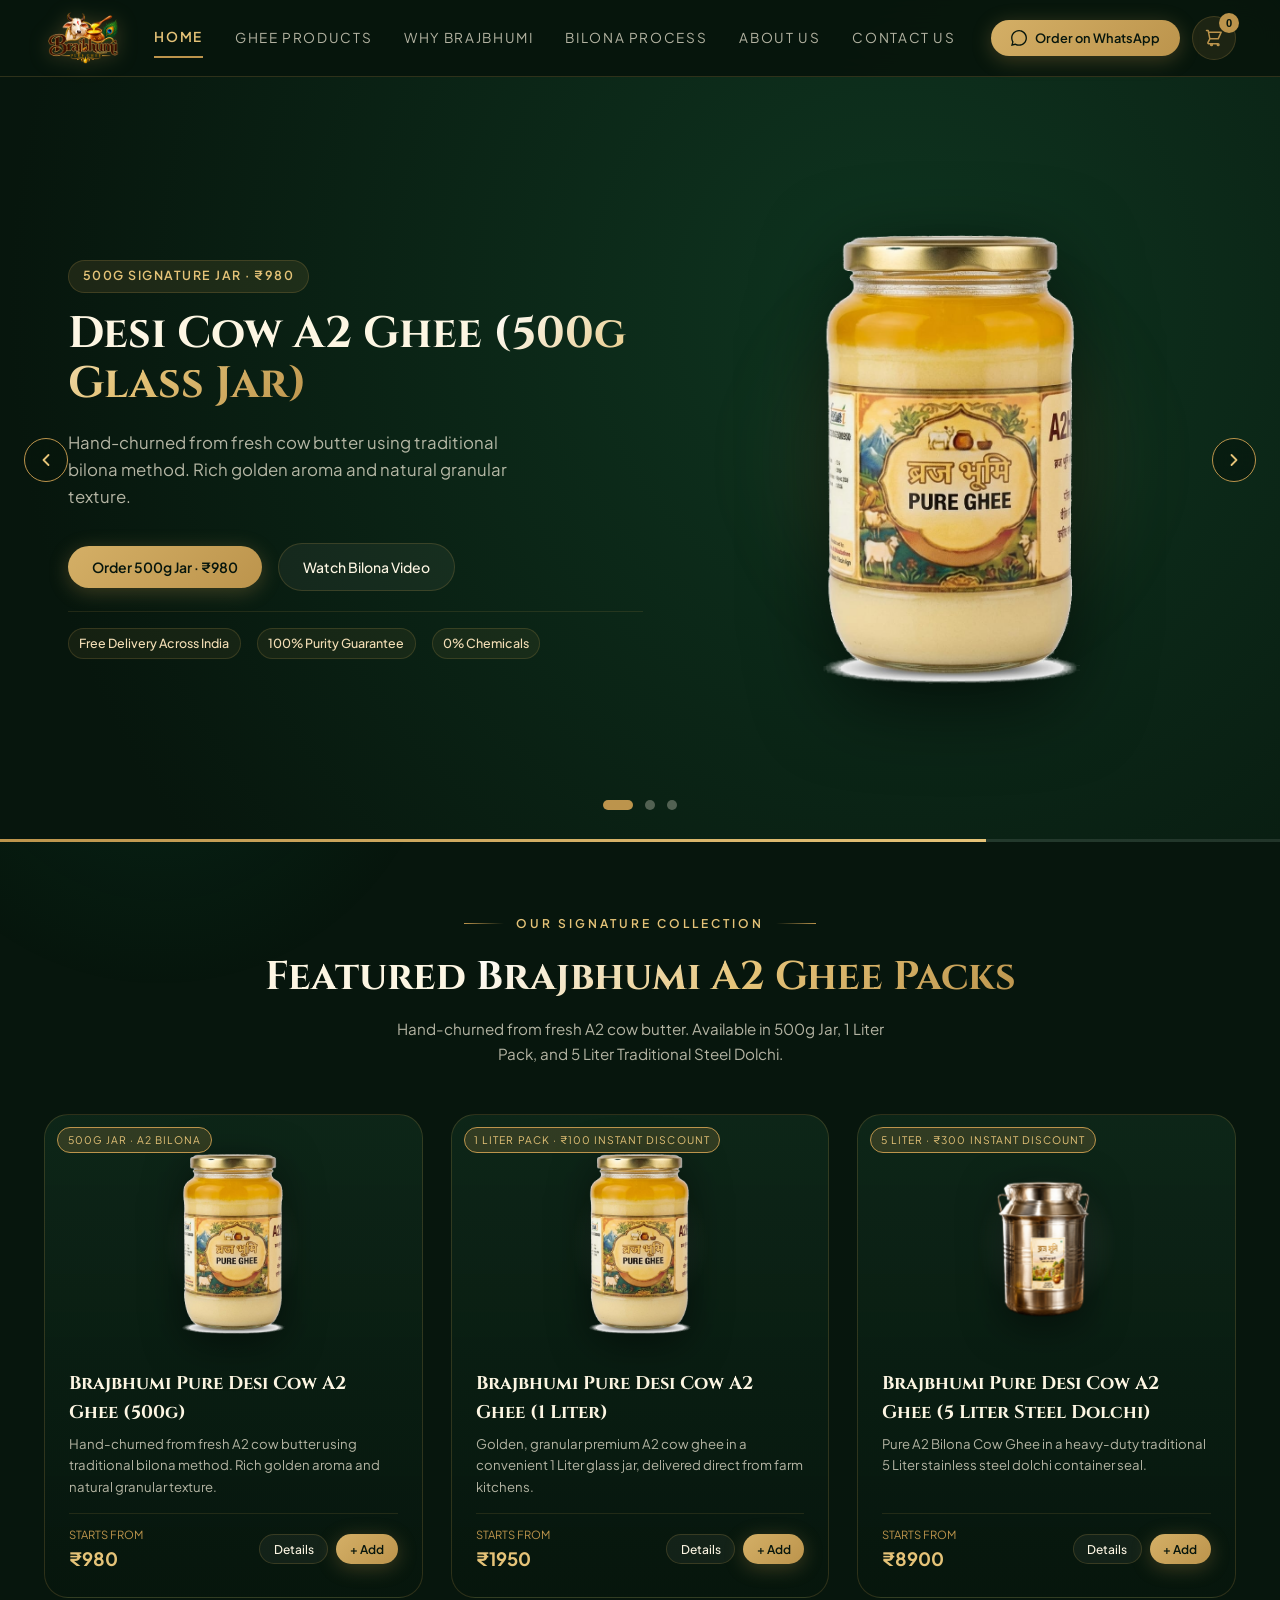
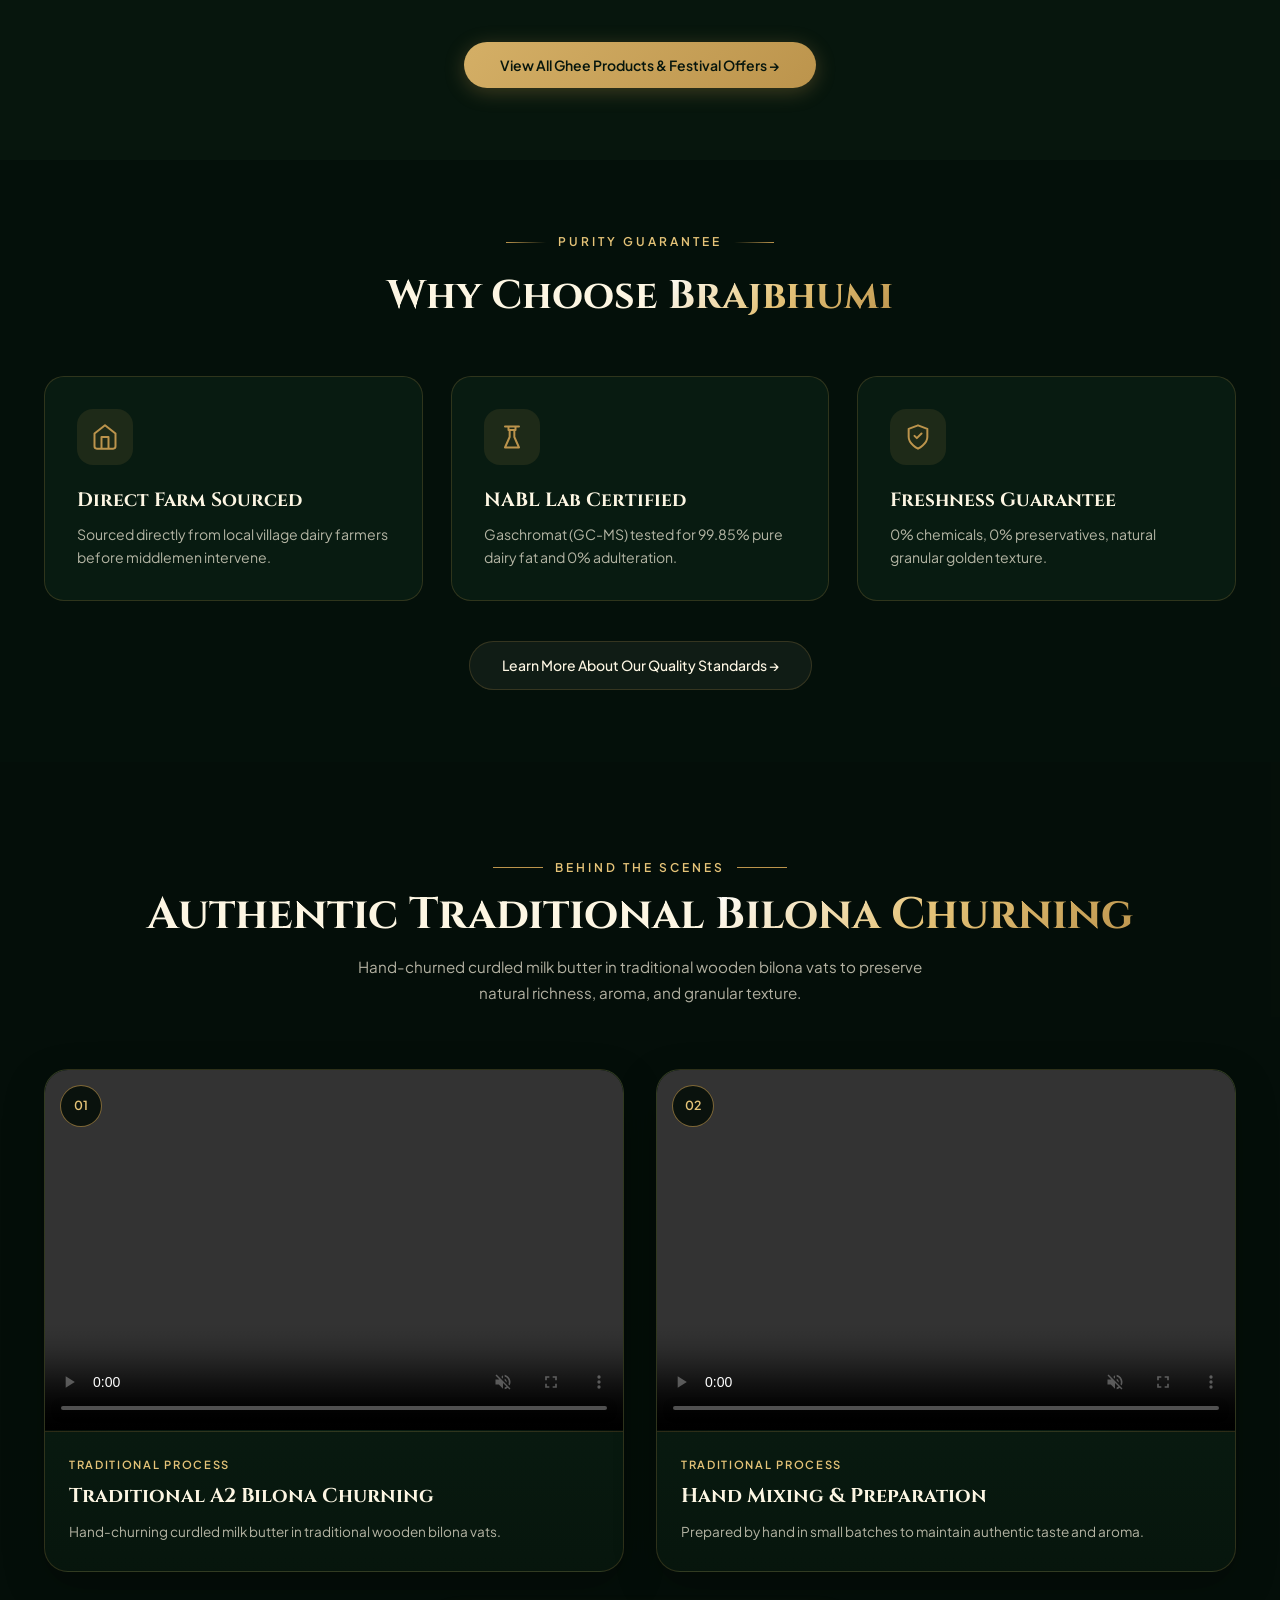
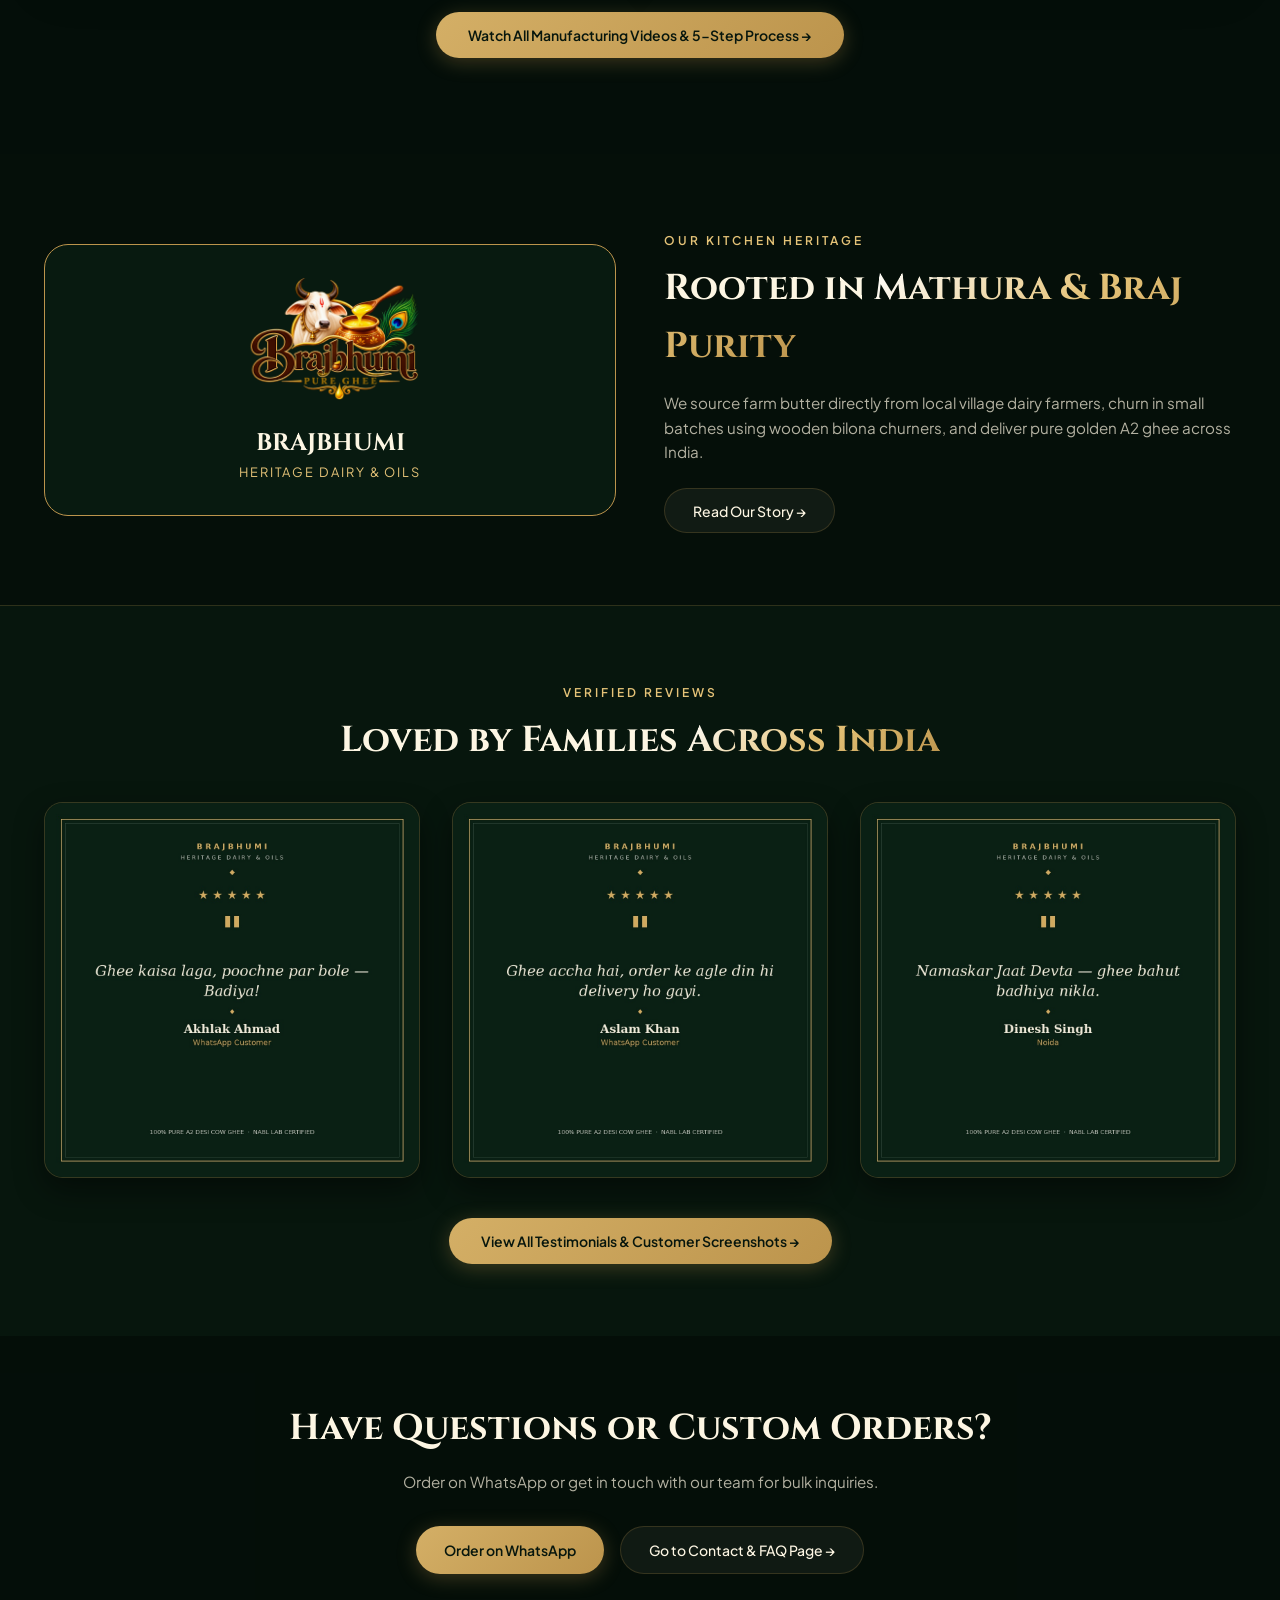
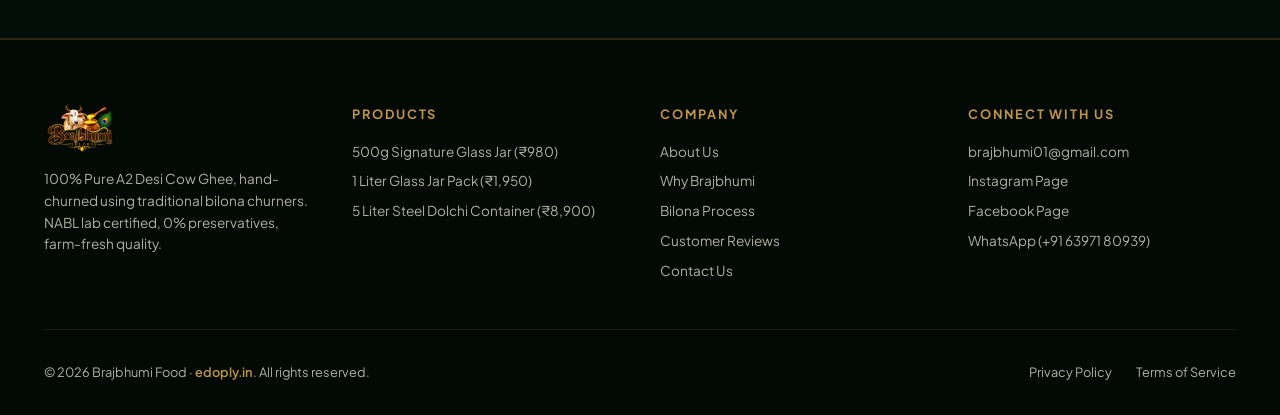
==== commit 3635bc75: "Convert website to 6-page dedicated structure with updated navigation and content" ====
--- a/index.html
+++ b/index.html
@@ -29,19 +29,19 @@
   <header class="sticky-header">
     <div class="container-x"
       style="display: flex; align-items: center; justify-content: space-between; padding-top: 0.75rem; padding-bottom: 0.75rem;">
-      <a href="#home" style="display: flex; align-items: center; gap: 0.75rem; text-decoration: none;">
+      <a href="index.html" style="display: flex; align-items: center; gap: 0.75rem; text-decoration: none;">
         <img src="image/logo.png?v=2" alt="Brajbhumi Logo"
           style="height: 52px; width: auto; object-fit: contain; filter: drop-shadow(0 2px 10px rgba(188,148,76,0.35));" />
       </a>
 
       <!-- Desktop Links -->
       <nav class="nav-links hidden-mobile">
-        <a href="#home" class="nav-link">Home</a>
-        <a href="#products" class="nav-link">Ghee Products</a>
-        <a href="#why" class="nav-link">Why Brajbhumi</a>
-        <a href="#manufacturing" class="nav-link">Bilona Process</a>
-        <a href="#about" class="nav-link">About Us</a>
-        <a href="#contact" class="nav-link">Contact Us</a>
+        <a href="index.html" class="nav-link active">Home</a>
+        <a href="products.html" class="nav-link">Ghee Products</a>
+        <a href="why.html" class="nav-link">Why Brajbhumi</a>
+        <a href="manufacturing.html" class="nav-link">Bilona Process</a>
+        <a href="about.html" class="nav-link">About Us</a>
+        <a href="contact.html" class="nav-link">Contact Us</a>
       </nav>
 
       <!-- Header CTAs & Cart Icon -->
@@ -51,7 +51,7 @@
           style="padding: 0.5rem 1.25rem; font-size: 0.8rem;">
           <svg viewBox="0 0 24 24" style="width: 16px; height: 16px; fill: currentColor;">
             <path
-              d="M.057 24l1.687-6.163c-1.041-1.804-1.588-3.849-1.587-5.946.003-6.556 5.338-11.891 11.893-11.891 3.181.001 6.167 1.24 8.413 3.488 2.245 2.248 3.481 5.236 3.48 8.414-.003 6.557-5.338 11.892-11.893 11.892-1.99-.001-3.951-.5-5.688-1.448l-6.305 1.654zm6.597-3.807c1.676.995 3.276 1.591 5.392 1.592 5.448 0 9.886-4.434 9.889-9.885.002-5.462-4.415-9.89-9.881-9.892-5.452 0-9.887 4.434-9.889 9.884-.001 2.225.651 3.891 1.746 5.634l-0.999 3.648 3.742-.981z" />
+              d="M.057 24l1.687-6.163c-1.041-1.804-1.588-3.849-1.587-5.946.003-6.556 5.338-11.891 11.893-11.893 3.181.001 6.167 1.24 8.413 3.488 2.245 2.248 3.481 5.236 3.48 8.414-.003 6.557-5.338 11.892-11.893 11.892-1.99-.001-3.951-.5-5.688-1.448l-6.305 1.654zm6.597-3.807c1.676.995 3.276 1.591 5.392 1.592 5.448 0 9.886-4.434 9.889-9.885.002-5.462-4.415-9.89-9.881-9.892-5.452 0-9.887 4.434-9.889 9.884-.001 2.225.651 3.891 1.746 5.634l-0.999 3.648 3.742-.981z" />
           </svg>
           Order on WhatsApp
         </a>
@@ -84,12 +84,12 @@
 
     <!-- Mobile Navigation Drawer -->
     <div id="mobile-menu" class="mobile-menu-drawer">
-      <a href="#home" onclick="toggleMobileMenu()" class="mobile-nav-link">Home</a>
-      <a href="#products" onclick="toggleMobileMenu()" class="mobile-nav-link">Ghee Products</a>
-      <a href="#why" onclick="toggleMobileMenu()" class="mobile-nav-link">Why Brajbhumi</a>
-      <a href="#manufacturing" onclick="toggleMobileMenu()" class="mobile-nav-link">Bilona Process</a>
-      <a href="#about" onclick="toggleMobileMenu()" class="mobile-nav-link">About Us</a>
-      <a href="#contact" onclick="toggleMobileMenu()" class="mobile-nav-link">Contact Us</a>
+      <a href="index.html" onclick="toggleMobileMenu()" class="mobile-nav-link active">Home</a>
+      <a href="products.html" onclick="toggleMobileMenu()" class="mobile-nav-link">Ghee Products</a>
+      <a href="why.html" onclick="toggleMobileMenu()" class="mobile-nav-link">Why Brajbhumi</a>
+      <a href="manufacturing.html" onclick="toggleMobileMenu()" class="mobile-nav-link">Bilona Process</a>
+      <a href="about.html" onclick="toggleMobileMenu()" class="mobile-nav-link">About Us</a>
+      <a href="contact.html" onclick="toggleMobileMenu()" class="mobile-nav-link">Contact Us</a>
     </div>
   </header>
 
@@ -113,7 +113,7 @@
             </p>
             <div class="hero-actions">
               <button onclick="openProductModal('cow-ghee-pure')" class="btn-gold">Order 500g Jar · ₹980</button>
-              <a href="#manufacturing" class="btn-ghost">Watch Bilona Video</a>
+              <a href="manufacturing.html" class="btn-ghost">Watch Bilona Video</a>
             </div>
             <div class="hero-trust-row">
               <span class="hero-trust-item"> Free Delivery Across India</span>
@@ -143,7 +143,7 @@
             </p>
             <div class="hero-actions">
               <button onclick="openProductModal('cow-ghee-1kg')" class="btn-gold">Order 1 Liter Jar · ₹1,950</button>
-              <a href="#products" class="btn-ghost">View All Packs</a>
+              <a href="products.html" class="btn-ghost">View All Packs</a>
             </div>
             <div class="hero-trust-row">
               <span class="hero-trust-item">Free Delivery Across India</span>
@@ -173,9 +173,8 @@
               Pure A2 Bilona Cow Ghee in a heavy-duty traditional 5 Liter stainless steel dolchi container seal.
             </p>
             <div class="hero-actions">
-              <button onclick="openProductModal('cow-ghee-5kg-tin')" class="btn-gold">Order 5L Steel Dolchi ·
-                ₹8,900</button>
-              <a href="#contact" class="btn-ghost">WhatsApp Inquiry</a>
+              <button onclick="openProductModal('cow-ghee-5kg-tin')" class="btn-gold">Order 5L Steel Dolchi · ₹8,900</button>
+              <a href="contact.html" class="btn-ghost">WhatsApp Inquiry</a>
             </div>
             <div class="hero-trust-row">
               <span class="hero-trust-item"> Free Delivery Across India</span>
@@ -221,129 +220,49 @@
       </div>
     </section>
 
-    <!-- Product Section -->
-    <section id="products" style="padding: 5rem 0;">
+    <!-- Featured Products Preview Section -->
+    <section style="padding: 4.5rem 0;">
       <div class="container-x">
         <div style="text-align: center; margin-bottom: 3rem;">
           <div
             style="display: flex; align-items: center; justify-content: center; gap: 0.75rem; margin-bottom: 0.75rem;">
             <span class="gold-line"></span>
-            <span class="eyebrow">Our Pure Cow Ghee Range</span>
+            <span class="eyebrow">Our Signature Collection</span>
             <span class="gold-line" style="transform: rotate(180deg);"></span>
           </div>
-          <h2 class="font-display" style="font-size: 2.75rem; color: var(--color-cream);">
-            Choose Your <span class="text-shimmer">Brajbhumi Pure Cow Ghee</span>
+          <h2 class="font-display" style="font-size: 2.5rem; color: var(--color-cream);">
+            Featured <span class="text-shimmer">Brajbhumi A2 Ghee Packs</span>
           </h2>
-          <p
-            style="color: var(--color-cream-muted); max-width: 540px; margin: 0.75rem auto 0 auto; font-size: 0.95rem;">
-            100% pure hand-churned A2 Desi Cow Ghee available in 500g Jar, 1 Liter Pack & 5 Liter Traditional Steel
-            Dolchi Container.
+          <p style="color: var(--color-cream-muted); max-width: 520px; margin: 0.5rem auto 0 auto; font-size: 0.95rem;">
+            Hand-churned from fresh A2 cow butter. Available in 500g Jar, 1 Liter Pack, and 5 Liter Traditional Steel Dolchi.
           </p>
-
-          <!-- Category Filter Buttons -->
-          <div style="display: flex; justify-content: center; gap: 0.75rem; flex-wrap: wrap; margin-top: 1.75rem;">
-            <button onclick="setCategory('all')" data-category="all" class="filter-tab btn-gold"
-              style="padding: 0.5rem 1.5rem; font-size: 0.85rem;">All Pure Cow Ghee Packs</button>
-          </div>
-        </div>
-
-        <!-- Special Next-Order Coupon Offer Banner -->
-        <div class="coupon-banner-section">
-          <div class="coupon-banner-card">
-            <div class="coupon-banner-header"
-              style="display: flex; align-items: center; justify-content: space-between; flex-wrap: wrap; gap: 1rem; border-bottom: 1px solid rgba(188,148,76,0.25); padding-bottom: 1rem;">
-              <div class="coupon-banner-header-left" style="display: flex; align-items: center; gap: 0.75rem;">
-                <div
-                  style="background: var(--color-gold); color: #07160d; width: 44px; height: 44px; border-radius: 50%; display: flex; align-items: center; justify-content: center; font-size: 1.35rem; font-weight: 700; box-shadow: 0 4px 12px rgba(188,148,76,0.4); flex-shrink: 0;">
-                  <svg viewBox="0 0 24 24" style="width: 22px; height: 22px; fill: #07160d;"><path d="M20 6h-3.17L18.4 3.2a1 1 0 0 0-1.6-1.2L14.4 5H9.6L7.2 2a1 1 0 0 0-1.6 1.2L7.17 6H4a2 2 0 0 0-2 2v3a1 1 0 0 0 1 1h1v8a2 2 0 0 0 2 2h12a2 2 0 0 0 2-2v-8h1a1 1 0 0 0 1-1V8a2 2 0 0 0-2-2zm-9-2h2v2h-2V4zm-6 4h14v2H5V8zm2 4h4v8H7v-8zm10 8h-4v-8h4v8z"/></svg>
-                </div>
-                <div>
-                  <h3 class="font-display" style="font-size: 1.35rem; color: var(--color-cream); margin-bottom: 0.2rem;">
-                    Rakhi Special <span class="text-shimmer">Ghee Offer</span>
-                  </h3>
-                  <p style="font-size: 0.85rem; color: var(--color-cream-muted); margin-top: 0.15rem; line-height: 1.4;">
-                    Celebrate Raksha Bandhan with pure A2 Bilona Ghee! Get instant festival discount automatically applied in your cart!
-                  </p>
-                </div>
-              </div>
-              <span class="eyebrow"
-                style="background: rgba(188,148,76,0.15); padding: 0.35rem 0.85rem; border-radius: 20px; border: 1px solid var(--color-gold); display: inline-block;">
-                Rakhi Special Offer
-              </span>
-            </div>
-
-            <div class="coupon-banner-grid">
-              <!-- Offer 1: 1kg Ghee -->
-              <div class="coupon-offer-item">
-                <div style="display: flex; align-items: center; justify-content: center; width: 42px; height: 42px; border-radius: 50%; background: rgba(188,148,76,0.15); flex-shrink: 0;">
-                  <svg viewBox="0 0 24 24" style="width: 22px; height: 22px; fill: var(--color-gold);"><path d="M21.41 11.58l-9-9C12.05 2.22 11.55 2 11 2H4c-1.1 0-2 .9-2 2v7c0 .55.22 1.05.59 1.42l9 9c.36.36.86.58 1.41.58.55 0 1.05-.22 1.41-.59l7-7c.37-.36.59-.86.59-1.41 0-.55-.23-1.06-.59-1.42zM5.5 7C4.67 7 4 6.33 4 5.5S4.67 4 5.5 4 7 4.67 7 5.5 6.33 7 5.5 7z"/></svg>
-                </div>
-                <div class="coupon-offer-item-text" style="flex: 1;">
-                  <span
-                    style="font-size: 0.725rem; text-transform: uppercase; color: var(--color-gold); letter-spacing: 0.08em; font-weight: 700;">Buy 1 Liter Ghee Pack</span>
-                  <div
-                    style="font-family: var(--font-heading); font-size: 1.1rem; color: var(--color-cream); font-weight: 700; margin-top: 0.15rem;">
-                    Get <span style="color: #4ade80;">₹100 Instant OFF</span>
-                  </div>
-                  <div style="font-size: 0.75rem; color: var(--color-cream-muted); margin-top: 0.2rem;">
-                    Discount Code: <code
-                      style="color: var(--color-gold-light); background: rgba(0,0,0,0.5); padding: 1px 5px; border-radius: 4px; font-weight: 700;">GHEE100</code>
-                    (Auto-Applied)
-                  </div>
-                </div>
-                <button onclick="addToCartDirect('cow-ghee-1kg')" class="btn-gold"
-                  style="padding: 0.5rem 1rem; font-size: 0.78rem; white-space: nowrap;">
-                  Buy 1L & Save ₹100
-                </button>
-              </div>
-
-              <!-- Offer 2: 5kg Ghee -->
-              <div class="coupon-offer-item">
-                <div style="display: flex; align-items: center; justify-content: center; width: 42px; height: 42px; border-radius: 50%; background: rgba(188,148,76,0.15); flex-shrink: 0;">
-                  <svg viewBox="0 0 24 24" style="width: 22px; height: 22px; fill: var(--color-gold);"><path d="M5 16L3 5l5.5 5L12 4l3.5 6L21 5l-2 11H5zm14 3c0 .6-.4 1-1 1H6c-.6 0-1-.4-1-1v-1h14v1z"/></svg>
-                </div>
-                <div class="coupon-offer-item-text" style="flex: 1;">
-                  <span
-                    style="font-size: 0.725rem; text-transform: uppercase; color: var(--color-gold); letter-spacing: 0.08em; font-weight: 700;">Buy 5 Liter Steel Container</span>
-                  <div
-                    style="font-family: var(--font-heading); font-size: 1.1rem; color: var(--color-cream); font-weight: 700; margin-top: 0.15rem;">
-                    Get <span style="color: #4ade80;">₹300 Instant OFF</span>
-                  </div>
-                  <div style="font-size: 0.75rem; color: var(--color-cream-muted); margin-top: 0.2rem;">
-                    Discount Code: <code
-                      style="color: var(--color-gold-light); background: rgba(0,0,0,0.5); padding: 1px 5px; border-radius: 4px; font-weight: 700;">GHEE300</code>
-                    (Auto-Applied)
-                  </div>
-                </div>
-                <button onclick="addToCartDirect('cow-ghee-5kg-tin')" class="btn-gold"
-                  style="padding: 0.5rem 1rem; font-size: 0.78rem; white-space: nowrap;">
-                  Buy 5L & Save ₹300
-                </button>
-              </div>
-            </div>
-          </div>
-        </div>
-
-        <!-- Dynamic Product Cards Grid -->
+        </div>
+
+        <!-- Dynamic Product Grid -->
         <div id="products-grid"
           style="display: grid; grid-template-columns: repeat(auto-fill, minmax(280px, 1fr)); gap: 1.75rem;">
-          <!-- JavaScript populates product cards here -->
+        </div>
+
+        <div style="text-align: center; margin-top: 2.75rem;">
+          <a href="products.html" class="btn-gold" style="padding: 0.75rem 2.25rem;">
+            View All Ghee Products & Festival Offers →
+          </a>
         </div>
       </div>
     </section>
 
-    <!-- Why Us Section -->
-    <section id="why" style="padding: 5rem 0; background: rgba(4,13,8,0.6);">
+    <!-- Why Us Preview Section -->
+    <section style="padding: 4.5rem 0; background: rgba(4,13,8,0.65);">
       <div class="container-x">
-        <div style="margin-bottom: 3.5rem; text-align: center;">
+        <div style="margin-bottom: 3rem; text-align: center;">
           <div
             style="display: flex; align-items: center; justify-content: center; gap: 0.75rem; margin-bottom: 0.75rem;">
             <span class="gold-line"></span>
-            <span class="eyebrow">Why Brajbhumi</span>
+            <span class="eyebrow">Purity Guarantee</span>
             <span class="gold-line" style="transform: rotate(180deg);"></span>
           </div>
           <h2 class="font-display" style="font-size: 2.5rem; color: var(--color-cream);">
-            A Standard Set by <span class="text-shimmer">Tradition</span>
+            Why Choose <span class="text-shimmer">Brajbhumi</span>
           </h2>
         </div>
 
@@ -355,11 +274,10 @@
                 <path d="M3 9l9-7 9 7v11a2 2 0 0 1-2 2H5a2 2 0 0 1-2-2zM9 22V12h6v10"></path>
               </svg>
             </div>
-            <h3 class="font-display" style="font-size: 1.25rem; color: var(--color-cream); margin-bottom: 0.75rem;">
+            <h3 class="font-display" style="font-size: 1.2rem; color: var(--color-cream); margin-bottom: 0.5rem;">
               Direct Farm Sourced</h3>
-            <p style="color: var(--color-cream-muted); font-size: 0.9rem;">
-              We partner directly with farmers. Butter is collected before any middlemen intervene, ensuring unmatched
-              freshness.
+            <p style="color: var(--color-cream-muted); font-size: 0.88rem;">
+              Sourced directly from local village dairy farmers before middlemen intervene.
             </p>
           </div>
 
@@ -370,11 +288,10 @@
                 <path d="M6 3h12M9 3v3M15 3v3M9 6h6M6 21h12M6 21L10 12V6h4v6l4 9"></path>
               </svg>
             </div>
-            <h3 class="font-display" style="font-size: 1.25rem; color: var(--color-cream); margin-bottom: 0.75rem;">
-              Lab-Certified Purity</h3>
-            <p style="color: var(--color-cream-muted); font-size: 0.9rem;">
-              Every batch undergoes Gaschromat (GC) testing — the gold standard for dairy fat purity verification. 100%
-              NABL lab verified.
+            <h3 class="font-display" style="font-size: 1.2rem; color: var(--color-cream); margin-bottom: 0.5rem;">
+              NABL Lab Certified</h3>
+            <p style="color: var(--color-cream-muted); font-size: 0.88rem;">
+              Gaschromat (GC-MS) tested for 99.85% pure dairy fat and 0% adulteration.
             </p>
           </div>
 
@@ -385,91 +302,24 @@
                 <path d="M12 22s8-4 8-10V5l-8-3-8 3v7c0 6 8 10 8 10zM9 11l2 2 4-4"></path>
               </svg>
             </div>
-            <h3 class="font-display" style="font-size: 1.25rem; color: var(--color-cream); margin-bottom: 0.75rem;">
+            <h3 class="font-display" style="font-size: 1.2rem; color: var(--color-cream); margin-bottom: 0.5rem;">
               Freshness Guarantee</h3>
-            <p style="color: var(--color-cream-muted); font-size: 0.9rem;">
-              No artificial colors, no stabilisers, no supply chain delays. Our ghee moves from churn to glass jar to
-              your kitchen directly.
+            <p style="color: var(--color-cream-muted); font-size: 0.88rem;">
+              0% chemicals, 0% preservatives, natural granular golden texture.
             </p>
           </div>
         </div>
+
+        <div style="text-align: center; margin-top: 2.5rem;">
+          <a href="why.html" class="btn-ghost" style="padding: 0.75rem 2rem;">
+            Learn More About Our Quality Standards →
+          </a>
+        </div>
       </div>
     </section>
 
-    <!-- Showcase Jar Section -->
-    <section id="showcase" class="showcase-bg">
-      <div class="showcase-glow"></div>
-      <div class="container-x" style="position: relative; z-index: 2;">
-        <div style="text-align: center; margin-bottom: 2.5rem;">
-          <div
-            style="display: flex; align-items: center; justify-content: center; gap: 0.75rem; margin-bottom: 0.5rem;">
-            <span class="gold-line"></span>
-            <span class="eyebrow">The Signature Jar</span>
-            <span class="gold-line" style="transform: rotate(180deg);"></span>
-          </div>
-          <h2 class="font-display" style="font-size: 2.5rem; color: var(--color-cream);">
-            Made to Be <span class="text-shimmer">Savoured</span>
-          </h2>
-        </div>
-
-        <div class="showcase-grid">
-          <!-- Left Indicators -->
-          <div class="showcase-col-left">
-            <div>
-              <span style="font-size: 0.75rem; letter-spacing: 0.2em; color: var(--color-gold);">01</span>
-              <h3 class="font-display" style="font-size: 1.15rem; color: var(--color-cream); margin-top: 0.25rem;">
-                Natural Granular Texture</h3>
-              <p style="font-size: 0.85rem; color: var(--color-cream-muted); margin-top: 0.35rem;">
-                A mark of genuine purity — pure A2 ghee naturally granulates upon cooling.
-              </p>
-            </div>
-            <div>
-              <span style="font-size: 0.75rem; letter-spacing: 0.2em; color: var(--color-gold);">02</span>
-              <h3 class="font-display" style="font-size: 1.15rem; color: var(--color-cream); margin-top: 0.25rem;">
-                Sealed For Freshness</h3>
-              <p style="font-size: 0.85rem; color: var(--color-cream-muted); margin-top: 0.35rem;">
-                Golden airtight lid seals aroma and prevents exposure to ambient air.
-              </p>
-            </div>
-          </div>
-
-          <!-- Middle Jar Image -->
-          <div class="showcase-jar-wrapper">
-            <img src="image/ghee.jpg?v=2" alt="Signature Ghee Jar" class="showcase-jar-img" />
-          </div>
-
-          <!-- Right Indicators -->
-          <div class="showcase-col-right">
-            <div>
-              <span style="font-size: 0.75rem; letter-spacing: 0.2em; color: var(--color-gold);">03</span>
-              <h3 class="font-display" style="font-size: 1.15rem; color: var(--color-cream); margin-top: 0.25rem;">Small
-                Batch Churning</h3>
-              <p style="font-size: 0.85rem; color: var(--color-cream-muted); margin-top: 0.35rem;">
-                Crafted in small batches using traditional wooden bilona churners.
-              </p>
-            </div>
-            <div>
-              <span style="font-size: 0.75rem; letter-spacing: 0.2em; color: var(--color-gold);">04</span>
-              <h3 class="font-display" style="font-size: 1.15rem; color: var(--color-cream); margin-top: 0.25rem;">Pour
-                Easy & Store</h3>
-              <p style="font-size: 0.85rem; color: var(--color-cream-muted); margin-top: 0.35rem;">
-                Wide neck glass jar designed for daily kitchen spooning and effortless storage.
-              </p>
-            </div>
-          </div>
-        </div>
-
-        <div style="text-align: center; margin-top: 2.5rem;">
-          <a href="https://wa.me/916397180939?text=Hi%20Brajbhumi%2C%20I&#x27;d%20like%20to%20order%20Signature%20Ghee%20Jar"
-            target="_blank" rel="noreferrer" class="btn-gold">
-            Order Signature Jar on WhatsApp
-          </a>
-        </div>
-      </div>
-    </section>
-
-    <!-- Manufacturing & Process Videos Section -->
-    <section id="manufacturing" class="manufacturing-section">
+    <!-- Bilona Manufacturing Teaser Section -->
+    <section class="manufacturing-section">
       <div class="container-x">
         <div class="manufacturing-heading">
           <div class="heading-label">
@@ -478,11 +328,10 @@
             <span class="gold-line"></span>
           </div>
           <h2 class="font-display">
-            Our Manufacturing & <span class="text-shimmer">Churning Process</span>
+            Authentic Traditional <span class="text-shimmer">Bilona Churning</span>
           </h2>
           <p>
-            Watch how our traditional A2 Bilona Ghee and authentic preparation
-            process is carefully completed in small batches.
+            Hand-churned curdled milk butter in traditional wooden bilona vats to preserve natural richness, aroma, and granular texture.
           </p>
         </div>
 
@@ -497,10 +346,7 @@
             <div class="mfg-card-content">
               <span class="mfg-card-label">Traditional Process</span>
               <h3 class="font-display">Traditional A2 Bilona Churning</h3>
-              <p>
-                Hand-churning curdled milk butter in traditional wooden bilona vats
-                to preserve its natural richness, aroma and authentic texture.
-              </p>
+              <p>Hand-churning curdled milk butter in traditional wooden bilona vats.</p>
             </div>
           </div>
 
@@ -514,669 +360,87 @@
             <div class="mfg-card-content">
               <span class="mfg-card-label">Traditional Process</span>
               <h3 class="font-display">Hand Mixing & Preparation</h3>
-              <p>
-                Carefully prepared by hand in small batches to maintain authentic
-                taste, aroma and traditional quality.
-              </p>
-            </div>
-          </div>
-
-          <div class="mfg-video-card">
-            <div class="mfg-video-wrapper">
-              <video controls playsinline preload="metadata" class="mfg-video-player">
-                <source src="videos/3.mp4" type="video/mp4">
-              </video>
-              <div class="video-number">03</div>
-            </div>
-            <div class="mfg-card-content">
-              <span class="mfg-card-label">Quality & Packaging</span>
-              <h3 class="font-display">Quality Check & Sealing</h3>
-              <p>
-                Every batch is carefully checked and securely sealed to preserve
-                freshness, aroma and authentic taste.
-              </p>
-            </div>
-          </div>
-
-          <div class="mfg-video-card">
-            <div class="mfg-video-wrapper">
-              <video controls playsinline preload="metadata" class="mfg-video-player">
-                <source src="videos/4.mp4" type="video/mp4">
-              </video>
-              <div class="video-number">04</div>
-            </div>
-            <div class="mfg-card-content">
-              <span class="mfg-card-label">Pure Ghee Craftsmanship</span>
-              <h3 class="font-display">Authentic Farm Kitchen Batch</h3>
-              <p>
-                Watch our authentic A2 Bilona Desi Cow Ghee small batch preparation, traditional aroma and farm-fresh packaging.
-              </p>
-            </div>
-          </div>
+              <p>Prepared by hand in small batches to maintain authentic taste and aroma.</p>
+            </div>
+          </div>
+        </div>
+
+        <div style="text-align: center; margin-top: 2.5rem;">
+          <a href="manufacturing.html" class="btn-gold" style="padding: 0.75rem 2rem;">
+            Watch All Manufacturing Videos & 5-Step Process →
+          </a>
         </div>
       </div>
     </section>
 
-    <!-- Certifications Section -->
-    <section id="certifications" style="padding: 5rem 0; background: rgba(4,13,8,0.7);">
+    <!-- About Us Snippet Section -->
+    <section style="padding: 4.5rem 0; background: rgba(4,13,8,0.75);">
       <div class="container-x">
-        <div style="text-align: center; margin-bottom: 3.5rem;">
-          <div
-            style="display: flex; align-items: center; justify-content: center; gap: 0.75rem; margin-bottom: 0.5rem;">
-            <span class="gold-line"></span>
-            <span class="eyebrow">Certifications</span>
-            <span class="gold-line" style="transform: rotate(180deg);"></span>
-          </div>
-          <h2 class="font-display" style="font-size: 2.5rem; color: var(--color-cream);">
-            Trusted, Tested & <span class="text-shimmer">Certified</span>
-          </h2>
-        </div>
-
-        <div style="display: grid; grid-template-columns: repeat(auto-fit, minmax(280px, 1fr)); gap: 1.75rem;">
-          <div
-            style="background: rgba(13,39,25,0.5); border: 1px solid var(--color-green-border); border-radius: 1.25rem; padding: 2rem; text-align: center;">
-            <div
-              style="width: 60px; height: 60px; border-radius: 50%; border: 2px solid var(--color-gold); display: flex; align-items: center; justify-content: center; margin: 0 auto 1.25rem auto; color: var(--color-gold);">
-              <svg viewBox="0 0 24 24"
-                style="width: 32px; height: 32px; fill: none; stroke: currentColor; stroke-width: 1.5;">
-                <path d="M6 3h12M9 3v3M15 3v3M9 6h6M6 21h12M6 21L10 12V6h4v6l4 9"></path>
-              </svg>
-            </div>
-            <h3 class="font-display" style="font-size: 1.2rem; color: var(--color-cream); margin-bottom: 0.5rem;">GC
-              Test Certified</h3>
-            <p style="font-size: 0.85rem; color: var(--color-cream-muted);">Gaschromat (GC) testing verifies zero
-              adulteration and authentic milk fat composition in every single batch.</p>
-          </div>
-
-          <div
-            style="background: rgba(13,39,25,0.5); border: 1px solid var(--color-green-border); border-radius: 1.25rem; padding: 2rem; text-align: center;">
-            <div
-              style="width: 60px; height: 60px; border-radius: 50%; border: 2px solid var(--color-gold); display: flex; align-items: center; justify-content: center; margin: 0 auto 1.25rem auto; color: var(--color-gold);">
-              <svg viewBox="0 0 24 24"
-                style="width: 32px; height: 32px; fill: none; stroke: currentColor; stroke-width: 1.5;">
-                <circle cx="12" cy="12" r="10"></circle>
-                <path d="M9 11l2 2 4-4"></path>
-              </svg>
-            </div>
-            <h3 class="font-display" style="font-size: 1.2rem; color: var(--color-cream); margin-bottom: 0.5rem;">NABL
-              Accredited Labs</h3>
-            <p style="font-size: 0.85rem; color: var(--color-cream-muted);">Tested at independent government-recognised
-              laboratories for quality, safety, and purity assurance.</p>
-          </div>
-
-          <div
-            style="background: rgba(13,39,25,0.5); border: 1px solid var(--color-green-border); border-radius: 1.25rem; padding: 2rem; text-align: center;">
-            <div
-              style="width: 60px; height: 60px; border-radius: 50%; border: 2px solid var(--color-gold); display: flex; align-items: center; justify-content: center; margin: 0 auto 1.25rem auto; color: var(--color-gold);">
-              <svg viewBox="0 0 24 24"
-                style="width: 32px; height: 32px; fill: none; stroke: currentColor; stroke-width: 1.5;">
-                <path d="M12 22s8-4 8-10V5l-8-3-8 3v7c0 6 8 10 8 10z"></path>
-                <path d="M9 11l2 2 4-4"></path>
-              </svg>
-            </div>
-            <h3 class="font-display" style="font-size: 1.2rem; color: var(--color-cream); margin-bottom: 0.5rem;">Zero
-              Adulteration</h3>
-            <p style="font-size: 0.85rem; color: var(--color-cream-muted);">No palm oil, no artificial aromas, no
-              chemical solvents. 100% natural heritage recipe.</p>
-          </div>
-        </div>
-
-        <!-- View NABL Certificate Button -->
-        <div style="text-align: center; margin-top: 2.5rem;">
-          <button onclick="openCertModal()" class="btn-gold" style="padding: 0.85rem 2.25rem; font-size: 0.9rem;">
-            View NABL Lab Purity Test Certificate & Report
-          </button>
-        </div>
-
-        <!-- Interactive Ghee Usage Calculator -->
-        <div class="calc-box">
-          <div style="text-align: center; margin-bottom: 1.75rem;">
-            <span class="eyebrow" style="font-size: 0.7rem;">Smart Recommendation</span>
-            <h3 class="font-display" style="font-size: 1.65rem; color: var(--color-cream); margin-top: 0.25rem;">
-              Calculate Your Family's <span class="text-shimmer">Ideal Ghee Pack</span>
-            </h3>
-            <p style="font-size: 0.85rem; color: var(--color-cream-muted); margin-top: 0.35rem;">
-              Select your family size to see recommended monthly pack & savings.
+        <div style="display: grid; grid-template-columns: repeat(auto-fit, minmax(300px, 1fr)); gap: 3rem; align-items: center;">
+          <div style="text-align: center; padding: 2rem; background: rgba(13,39,25,0.5); border: 1px solid var(--color-gold); border-radius: 1.5rem;">
+            <img src="image/logo.png?v=2" alt="Brajbhumi Logo" style="max-width: 180px; height: auto; margin-bottom: 1rem;" />
+            <h3 class="font-display" style="font-size: 1.5rem; color: var(--color-cream);">BRAJBHUMI</h3>
+            <p style="color: var(--color-gold-light); font-size: 0.8rem; letter-spacing: 0.15em; text-transform: uppercase;">Heritage Dairy & Oils</p>
+          </div>
+
+          <div>
+            <span class="eyebrow">Our Kitchen Heritage</span>
+            <h2 class="font-display" style="font-size: 2.25rem; color: var(--color-cream); margin: 0.5rem 0 1rem 0;">
+              Rooted in <span class="text-shimmer">Mathura & Braj Purity</span>
+            </h2>
+            <p style="color: var(--color-cream-muted); font-size: 0.95rem; line-height: 1.6; margin-bottom: 1.5rem;">
+              We source farm butter directly from local village dairy farmers, churn in small batches using wooden bilona churners, and deliver pure golden A2 ghee across India.
             </p>
-          </div>
-          <style>
-            /* Ghee Pack Family Selector */
-            .calc-option-btn {
-              padding: 13px 24px;
-              border: 1px solid rgba(212, 166, 76, 0.55);
-              border-radius: 30px;
-              background: rgba(8, 32, 20, 0.9);
-              color: #f4e6c5;
-              font-family: inherit;
-              font-size: 14px;
-              font-weight: 500;
-              cursor: pointer;
-              transition: all 0.3s ease;
-              box-shadow: 0 5px 18px rgba(0, 0, 0, 0.15);
-            }
-
-            /* Hover */
-            .calc-option-btn:hover {
-              background: linear-gradient(135deg, #c99a42, #e6c16d);
-              color: #102217;
-              border-color: #e6c16d;
-              transform: translateY(-3px);
-              box-shadow: 0 8px 25px rgba(210, 166, 76, 0.28);
-            }
-
-            /* Active / Selected */
-            .calc-option-btn.active {
-              background: linear-gradient(135deg, #c99a42, #e6c16d);
-              color: #102217;
-              border-color: #e6c16d;
-              font-weight: 600;
-              box-shadow:
-                0 8px 25px rgba(210, 166, 76, 0.35),
-                inset 0 1px 0 rgba(255, 255, 255, 0.3);
-              transform: translateY(-2px);
-            }
-
-            /* Click effect */
-            .calc-option-btn:active {
-              transform: translateY(0);
-            }
-
-            /* Mobile */
-            @media (max-width: 600px) {
-              .calc-option-btn {
-                width: 100%;
-                max-width: 320px;
-              }
-            }
-          </style>
-          <div style="display: flex; gap: 0.75rem; flex-wrap: wrap; justify-content: center; margin-bottom: 1.75rem;">
-            <button onclick="calculateGheePack('small')" id="calc-btn-small" class="calc-option-btn active">1-2 Persons
-              (Couples)</button>
-            <button onclick="calculateGheePack('medium')" id="calc-btn-medium" class="calc-option-btn">3-4 Persons
-              (Medium Family)</button>
-            <button onclick="calculateGheePack('large')" id="calc-btn-large" class="calc-option-btn">5+ Persons (Joint /
-              Bulk)</button>
-          </div>
-
-          <div id="calc-result"
-            style="background: rgba(4,13,8,0.7); border: 1px dashed var(--color-gold); border-radius: 1rem; padding: 1.5rem; text-align: center;">
-            <span
-              style="font-size: 0.75rem; text-transform: uppercase; color: var(--color-gold); letter-spacing: 0.15em;">Recommended
-              Pack</span>
-            <h4 id="calc-pack-title" class="font-display"
-              style="font-size: 1.35rem; color: var(--color-cream); margin: 0.35rem 0;">500g Signature Glass Jar (₹980)
-            </h4>
-            <p id="calc-pack-desc"
-              style="font-size: 0.85rem; color: var(--color-cream-muted); max-width: 480px; margin: 0 auto 1rem auto;">
-              Ideal for daily spooning, morning warm water / milk ritual, and rotis for 1-2 people.</p>
-            <button id="calc-action-btn" onclick="openProductModal('cow-ghee-pure')" class="btn-gold"
-              style="padding: 0.5rem 1.25rem; font-size: 0.8rem;">Order Recommended Pack</button>
+            <a href="about.html" class="btn-ghost" style="padding: 0.65rem 1.75rem;">Read Our Story →</a>
           </div>
         </div>
       </div>
     </section>
 
-    <!-- Customer Feedback & Reviews Section -->
-    <section id="testimonials"
-      style="padding: 5rem 0; background: rgba(4, 13, 8, 0.75); border-top: 1px solid var(--color-green-border); border-bottom: 1px solid var(--color-green-border);">
+    <!-- Customer Feedback Teaser Section -->
+    <section style="padding: 4.5rem 0; border-top: 1px solid var(--color-green-border);">
+      <div class="container-x" style="text-align: center;">
+        <span class="eyebrow">Verified Reviews</span>
+        <h2 class="font-display" style="font-size: 2.25rem; color: var(--color-cream); margin: 0.5rem 0 2rem 0;">
+          Loved by Families <span class="text-shimmer">Across India</span>
+        </h2>
+
+        <div class="testimonial-grid" style="grid-template-columns: repeat(auto-fit, minmax(200px, 1fr));">
+          <div class="testimonial-card">
+            <img src="image/review/1.jpg" alt="Review 1" class="testimonial-img" loading="lazy" />
+          </div>
+          <div class="testimonial-card">
+            <img src="image/review/2.jpg" alt="Review 2" class="testimonial-img" loading="lazy" />
+          </div>
+          <div class="testimonial-card">
+            <img src="image/review/3.jpg" alt="Review 3" class="testimonial-img" loading="lazy" />
+          </div>
+        </div>
+
+        <div style="margin-top: 2.5rem;">
+          <a href="testimonials.html" class="btn-gold" style="padding: 0.75rem 2rem;">
+            View All Testimonials & Customer Screenshots →
+          </a>
+        </div>
+      </div>
+    </section>
+
+    <!-- Contact Banner CTA Section -->
+    <section style="padding: 4rem 0; background: rgba(4,13,8,0.85); text-align: center;">
       <div class="container-x">
-        <div style="text-align: center; margin-bottom: 3.5rem;">
-          <div
-            style="display: flex; align-items: center; justify-content: center; gap: 0.75rem; margin-bottom: 0.5rem;">
-            <span class="gold-line"></span>
-            <span class="eyebrow">Customer Feedback</span>
-            <span class="gold-line" style="transform: rotate(180deg);"></span>
-          </div>
-          <h2 class="font-display" style="font-size: 2.5rem; color: var(--color-cream);">
-            Real Customer <span class="text-shimmer">Feedback</span>
-          </h2>
-          <p
-            style="color: var(--color-cream-muted); font-size: 0.95rem; margin-top: 0.5rem; max-width: 600px; margin-left: auto; margin-right: auto;">
-            Real WhatsApp feedback & reviews from happy families across India. Click on any review to view full
-            resolution.
-          </p>
-        </div>
-
-        <div class="testimonial-grid">
-
-          <!-- Review 1 -->
-          <div class="testimonial-card" onclick="openLightbox(0)" aria-label="Open Testimonial 1">
-            <img src="image/review/1.jpg" alt="Brajbhumi Customer Feedback Review 1" class="testimonial-img"
-              loading="lazy" />
-          </div>
-
-          <!-- Review 2 -->
-          <div class="testimonial-card" onclick="openLightbox(1)" aria-label="Open Testimonial 2">
-            <img src="image/review/2.jpg" alt="Brajbhumi Customer Feedback Review 2" class="testimonial-img"
-              loading="lazy" />
-          </div>
-
-          <!-- Review 3 -->
-          <div class="testimonial-card" onclick="openLightbox(2)" aria-label="Open Testimonial 3">
-            <img src="image/review/3.jpg" alt="Brajbhumi Customer Feedback Review 3" class="testimonial-img"
-              loading="lazy" />
-          </div>
-
-          <!-- Review 4 -->
-          <div class="testimonial-card" onclick="openLightbox(3)" aria-label="Open Testimonial 4">
-            <img src="image/review/4.jpg" alt="Brajbhumi Customer Feedback Review 4" class="testimonial-img"
-              loading="lazy" />
-          </div>
-
-          <!-- Review 5 -->
-          <div class="testimonial-card" onclick="openLightbox(4)" aria-label="Open Testimonial 5">
-            <img src="image/review/5.jpg" alt="Brajbhumi Customer Feedback Review 5" class="testimonial-img"
-              loading="lazy" />
-          </div>
-
-          <!-- Review 6 -->
-          <div class="testimonial-card" onclick="openLightbox(5)" aria-label="Open Testimonial 6">
-            <img src="image/review/6.jpg" alt="Brajbhumi Customer Feedback Review 6" class="testimonial-img"
-              loading="lazy" />
-          </div>
-
-        </div>
-
-        <div style="text-align: center; margin-top: 3rem;">
-          <a href="testimonials.html" class="btn-gold" style="padding: 0.75rem 2rem;">
-            View All Testimonials & Lightbox
+        <h2 class="font-display" style="font-size: 2.25rem; color: var(--color-cream); margin-bottom: 0.75rem;">
+          Have Questions or Custom Orders?
+        </h2>
+        <p style="color: var(--color-cream-muted); font-size: 0.95rem; margin-bottom: 2rem;">
+          Order on WhatsApp or get in touch with our team for bulk inquiries.
+        </p>
+        <div style="display: flex; justify-content: center; gap: 1rem; flex-wrap: wrap;">
+          <a href="https://wa.me/916397180939?text=Hi%20Brajbhumi%2C%20I&#x27;d%20like%20to%20order%20ghee"
+            target="_blank" rel="noreferrer" class="btn-gold" style="padding: 0.75rem 1.75rem;">
+            Order on WhatsApp
           </a>
-        </div>
-      </div>
-    </section>
-
-    <!-- Interactive Customer Rating & Feedback System Section -->
-    <section id="reviews" class="feedback-section">
-      <div class="container-x">
-
-        <div style="text-align: center; margin-bottom: 2.5rem;">
-          <div
-            style="display: flex; align-items: center; justify-content: center; gap: 0.75rem; margin-bottom: 0.5rem;">
-            <span class="gold-line"></span>
-            <span class="eyebrow">RATING & FEEDBACK</span>
-            <span class="gold-line" style="transform: rotate(180deg);"></span>
-          </div>
-          <h2 class="font-display" style="font-size: 2.5rem; color: var(--color-cream);">
-            Rate Your Experience & <span class="text-shimmer">Leave Feedback</span>
-          </h2>
-          <p
-            style="color: var(--color-cream-muted); font-size: 0.95rem; margin-top: 0.5rem; max-width: 620px; margin-left: auto; margin-right: auto;">
-            Aapko hamara Brajbhumi Pure A2 Desi Cow Ghee kaisa laga? Apna valuable feedback aur 1 se 5 star rating yahan
-            share karein!
-          </p>
-        </div>
-
-        <div class="feedback-grid">
-
-          <!-- Left Column: Rating Summary & Submit Feedback Form -->
-          <div style="display: flex; flex-direction: column; gap: 2rem;">
-
-            <!-- Overall Rating Summary Card -->
-            <div class="rating-summary-card">
-              <div class="rating-summary-header">
-                <div>
-                  <div id="feedback-avg-score" class="rating-score-large">4.9</div>
-                  <div class="rating-score-sub">out of 5.0 stars</div>
-                </div>
-                <div>
-                  <div id="feedback-header-stars" class="rating-stars-gold">★★★★★</div>
-                  <div id="feedback-total-count"
-                    style="font-size: 0.82rem; color: var(--color-cream-muted); margin-top: 0.25rem;">
-                    Based on verified customer ratings
-                  </div>
-                </div>
-              </div>
-
-              <!-- Rating Progress Bars Breakdown -->
-              <div id="feedback-breakdown-bars" class="rating-breakdown-list">
-                <!-- Dynamically rendered via app.js -->
-              </div>
-            </div>
-
-            <!-- Submit Feedback & Rating Form -->
-            <div class="feedback-form-card">
-              <h3 class="font-display" style="font-size: 1.35rem; color: var(--color-cream); margin-bottom: 0.25rem;">
-                Submit Your Feedback & Rating
-              </h3>
-              <p style="font-size: 0.85rem; color: var(--color-cream-muted); margin-bottom: 1.5rem;">
-                Give 1 to 5 star rating and tell us about your experience with Brajbhumi Ghee.
-              </p>
-
-              <form onsubmit="submitCustomerFeedback(event)">
-
-                <div class="form-group-gold">
-                  <label class="form-label-gold">1. Select Your Rating (1 - 5 Stars) *</label>
-                  <div id="star-picker-container" class="star-rating-picker">
-                    <!-- Dynamic Star Buttons Rendered via JS -->
-                  </div>
-                  <div id="star-picker-label" class="star-rating-label-text">
-                    5 Stars · Excellent! (Pure & Authentic Aroma)
-                  </div>
-                </div>
-
-                <div class="form-group-gold">
-                  <label for="feedback-name" class="form-label-gold">2. Your Full Name *</label>
-                  <input type="text" id="feedback-name" class="form-input-gold" placeholder="e.g. Ramesh Kumar"
-                    required />
-                </div>
-
-                <div class="form-group-gold">
-                  <label for="feedback-city" class="form-label-gold">3. City / Location (Optional)</label>
-                  <input type="text" id="feedback-city" class="form-input-gold" placeholder="e.g. Jaipur, Rajasthan" />
-                </div>
-
-                <div class="form-group-gold">
-                  <label for="feedback-product" class="form-label-gold">4. Ghee Product Used</label>
-                  <select id="feedback-product" class="form-select-gold">
-                    <option value="500g Signature Glass Jar">500g Signature Glass Jar (₹980)</option>
-                    <option value="1 Liter Glass Jar Value Pack" selected>1 Liter Glass Jar Value Pack (₹1,950)</option>
-                    <option value="5 Liter Steel Dolchi Container">5 Liter Steel Dolchi Container (₹8,900)</option>
-                    <option value="General Brand Experience">General Experience / Tasting</option>
-                  </select>
-                </div>
-
-                <div class="form-group-gold">
-                  <label for="feedback-comment" class="form-label-gold">5. Your Feedback & Review *</label>
-                  <textarea id="feedback-comment" class="form-textarea-gold" rows="3"
-                    placeholder="Aapko hamare Ghee ka swad, khushbu aur bilona quality kaisi lagi?..."
-                    required></textarea>
-                </div>
-
-                <div style="display: flex; gap: 0.75rem; flex-wrap: wrap; margin-top: 1.5rem;">
-                  <button type="submit" class="btn-gold" style="flex: 1; padding: 0.75rem 1.25rem;">
-                    Submit Review & Rating
-                  </button>
-                  <button type="button" onclick="sendFeedbackToWhatsApp()" class="btn-ghost"
-                    style="padding: 0.75rem 1.25rem; display: flex; align-items: center; justify-content: center; gap: 0.5rem;">
-                    <svg viewBox="0 0 24 24" style="width: 16px; height: 16px; fill: currentColor;">
-                      <path
-                        d="M.057 24l1.687-6.163c-1.041-1.804-1.588-3.849-1.587-5.946.003-6.556 5.338-11.891 11.893-11.891 3.181.001 6.167 1.24 8.413 3.488 2.245 2.248 3.481 5.236 3.48 8.414-.003 6.557-5.338 11.892-11.893 11.892-1.99-.001-3.951-.5-5.688-1.448l-6.305 1.654zm6.597-3.807c1.676.995 3.276 1.591 5.392 1.592 5.448 0 9.886-4.434 9.889-9.885.002-5.462-4.415-9.89-9.881-9.892-5.452 0-9.887 4.434-9.889 9.884-.001 2.225.651 3.891 1.746 5.634l-0.999 3.648 3.742-.981z" />
-                    </svg>
-                    Send via WhatsApp
-                  </button>
-                </div>
-
-              </form>
-            </div>
-
-          </div>
-
-          <!-- Right Column: Live Published Customer Reviews List -->
-          <div>
-            <div style="display: flex; align-items: center; justify-content: space-between; margin-bottom: 1rem;">
-              <h3 class="font-display" style="font-size: 1.4rem; color: var(--color-cream);">
-                Customer Reviews (<span id="review-list-title-count">Verified</span>)
-              </h3>
-            </div>
-
-            <!-- Star Filter Pills -->
-            <div class="review-filter-bar">
-              <button class="filter-pill-btn active" onclick="filterReviewsByRating('all', this)">All Ratings</button>
-              <button class="filter-pill-btn" onclick="filterReviewsByRating(5, this)">5 ★ Stars</button>
-              <button class="filter-pill-btn" onclick="filterReviewsByRating(4, this)">4 ★ Stars</button>
-              <button class="filter-pill-btn" onclick="filterReviewsByRating(3, this)">3 ★ Stars</button>
-            </div>
-
-            <!-- Published Reviews Container -->
-            <div id="published-reviews-list" class="reviews-list-container">
-              <!-- Dynamically populated via app.js -->
-            </div>
-          </div>
-
-        </div>
-
-      </div>
-    </section>
-
-    <!-- About Section -->
-    <section id="about" style="padding: 5rem 0;">
-      <div class="container-x">
-        <div
-          style="display: grid; grid-template-columns: repeat(auto-fit, minmax(320px, 1fr)); gap: 3.5rem; align-items: center;">
-          <div
-            style="position: relative; text-align: center; padding: 2.5rem; background: rgba(13,39,25,0.5); border: 1px solid var(--color-gold); border-radius: 2rem;">
-            <img src="image/logo.png?v=2" alt="Brajbhumi Official Logo"
-              style="max-width: 220px; height: auto; margin: 0 auto 1.25rem auto; filter: drop-shadow(0 4px 20px rgba(188,148,76,0.45));" />
-            <h3 class="font-display" style="font-size: 1.75rem; color: var(--color-cream); margin-bottom: 0.25rem;">
-              BRAJBHUMI</h3>
-            <p
-              style="color: var(--color-gold-light); font-size: 0.85rem; letter-spacing: 0.15em; text-transform: uppercase;">
-              Heritage Dairy & Oils</p>
-          </div>
-
-          <div>
-            <div style="display: flex; align-items: center; gap: 0.75rem; margin-bottom: 0.5rem;">
-              <span class="gold-line"></span>
-              <span class="eyebrow">About Our Kitchen</span>
-            </div>
-            <h2 class="font-display" style="font-size: 2.5rem; color: var(--color-cream); margin-bottom: 1.25rem;">
-              Rooted in <span class="text-shimmer">Purity</span>
-            </h2>
-            <p style="color: var(--color-cream-muted); font-size: 0.95rem; margin-bottom: 1rem; line-height: 1.7;">
-              Our brand was born from a simple belief: the best ghee in the world is still made using traditional Indian
-              kitchen methods by local farmers who care deeply about purity.
-            </p>
-            <p style="color: var(--color-cream-muted); font-size: 0.95rem; margin-bottom: 2rem; line-height: 1.7;">
-              We source farm butter directly from village farmers, churn in small batches, test every single glass jar
-              at NABL accredited labs, and package with pride.
-            </p>
-
-            <div
-              style="display: grid; grid-template-columns: repeat(3, 1fr); gap: 1rem; border-top: 1px solid var(--color-green-border); padding-top: 1.5rem;">
-              <div>
-                <span class="font-display" style="font-size: 1.75rem; color: var(--color-gold); display: block;">Est.
-                  2011</span>
-                <span style="font-size: 0.75rem; color: var(--color-cream-muted);">Family Kitchen</span>
-              </div>
-              <div>
-                <span class="font-display"
-                  style="font-size: 1.75rem; color: var(--color-gold); display: block;">50,000+</span>
-                <span style="font-size: 0.75rem; color: var(--color-cream-muted);">Jars Delivered</span>
-              </div>
-              <div>
-                <span class="font-display" style="font-size: 1.75rem; color: var(--color-gold); display: block;">4.9
-                  ★</span>
-                <span style="font-size: 0.75rem; color: var(--color-cream-muted);">Customer Rating</span>
-              </div>
-            </div>
-          </div>
-        </div>
-      </div>
-    </section>
-
-    <!-- FAQ Section -->
-    <section id="faq" style="padding: 5rem 0;">
-      <div class="container-x" style="max-width: 800px;">
-        <div style="text-align: center; margin-bottom: 3.5rem;">
-          <div
-            style="display: flex; align-items: center; justify-content: center; gap: 0.75rem; margin-bottom: 0.5rem;">
-            <span class="gold-line"></span>
-            <span class="eyebrow">Frequently Asked Questions</span>
-            <span class="gold-line" style="transform: rotate(180deg);"></span>
-          </div>
-          <h2 class="font-display" style="font-size: 2.5rem; color: var(--color-cream);">
-            Questions, <span class="text-shimmer">Answered</span>
-          </h2>
-        </div>
-
-        <div class="faq-item">
-          <button class="faq-button">
-            <span>What makes Brajbhumi ghee different from commercial supermarket ghee?</span>
-            <span class="faq-toggle">+</span>
-          </button>
-          <div class="faq-answer">
-            Brajbhumi ghee is made directly from farm butter sourced from local dairy farmers — not reconstituted cream
-            or imported fats. Every batch undergoes Gaschromat (GC) testing at NABL accredited labs to guarantee 100%
-            purity.
-          </div>
-        </div>
-
-        <div class="faq-item">
-          <button class="faq-button">
-            <span>Is this traditional A2 bilona ghee?</span>
-            <span class="faq-toggle">+</span>
-          </button>
-          <div class="faq-answer">
-            Yes! Our Desi Cow Ghee is made using the traditional bilona method — curdling milk, hand-churning butter,
-            and slowly simmering butter to retain natural enzymes and rich granular texture.
-          </div>
-        </div>
-
-        <div class="faq-item">
-          <button class="faq-button">
-            <span>Why is there granulation in the ghee?</span>
-            <span class="faq-toggle">+</span>
-          </button>
-          <div class="faq-answer">
-            Granulation (danedar texture) is a natural physical characteristic of unadulterated pure ghee. When pure
-            butter fat cools slowly, distinct golden crystals form naturally.
-          </div>
-        </div>
-
-        <div class="faq-item">
-          <button class="faq-button">
-            <span>How should I store the ghee jar?</span>
-            <span class="faq-toggle">+</span>
-          </button>
-          <div class="faq-answer">
-            Store the glass jar in a cool, dry place away from direct sunlight. Always use a dry spoon. Refrigeration is
-            not required as pure ghee has a long natural shelf life.
-          </div>
-        </div>
-
-        <div class="faq-item">
-          <button class="faq-button">
-            <span>Is Brajbhumi Ghee lab certified pure?</span>
-            <span class="faq-toggle">+</span>
-          </button>
-          <div class="faq-answer">
-            Yes, every single batch of Brajbhumi Pure Desi Cow Ghee is GC tested at NABL certified labs to guarantee
-            0% adulteration and 100% pure dairy fat.
-          </div>
-        </div>
-
-        <div class="faq-item">
-          <button class="faq-button">
-            <span>How can I place an order?</span>
-            <span class="faq-toggle">+</span>
-          </button>
-          <div class="faq-answer">
-            You can select products, add them to your cart, and click "Order on WhatsApp" to place your order directly
-            with our team in seconds!
-          </div>
-        </div>
-      </div>
-    </section>
-
-    <!-- Contact Section -->
-    <section id="contact" style="padding: 5rem 0; background: rgba(4,13,8,0.8); position: relative;">
-      <div class="container-x" style="text-align: center; position: relative; z-index: 2;">
-        <div style="display: flex; align-items: center; justify-content: center; gap: 0.75rem; margin-bottom: 0.5rem;">
-          <span class="gold-line"></span>
-          <span class="eyebrow">Contact Us</span>
-          <span class="gold-line" style="transform: rotate(180deg);"></span>
-        </div>
-        <h2 class="font-display" style="font-size: 3rem; color: var(--color-cream); margin-bottom: 1rem;">
-          Taste the <span class="text-shimmer">Purity</span> Today
-        </h2>
-        <p style="color: var(--color-cream-muted); max-width: 540px; margin: 0 auto 2.5rem auto; font-size: 1rem;">
-          Order in seconds on WhatsApp or get in touch with our team via Email & Social Media for bulk & custom
-          inquiries.
-        </p>
-
-        <!-- Main Action CTAs -->
-        <div style="display: flex; justify-content: center; gap: 1rem; flex-wrap: wrap; margin-bottom: 3rem;">
-          <a href="https://wa.me/916397180939?text=Hi%20Brajbhumi%2C%20I&#x27;d%20like%20to%20order%20ghee"
-            target="_blank" rel="noreferrer" class="btn-gold" style="padding: 0.85rem 2rem;">
-            <svg viewBox="0 0 24 24" style="width: 18px; height: 18px; fill: currentColor;">
-              <path
-                d="M.057 24l1.687-6.163c-1.041-1.804-1.588-3.849-1.587-5.946.003-6.556 5.338-11.891 11.893-11.891 3.181.001 6.167 1.24 8.413 3.488 2.245 2.248 3.481 5.236 3.48 8.414-.003 6.557-5.338 11.892-11.893 11.892-1.99-.001-3.951-.5-5.688-1.448l-6.305 1.654zm6.597-3.807c1.676.995 3.276 1.591 5.392 1.592 5.448 0 9.886-4.434 9.889-9.885.002-5.462-4.415-9.89-9.881-9.892-5.452 0-9.887 4.434-9.889 9.884-.001 2.225.651 3.891 1.746 5.634l-0.999 3.648 3.742-.981z" />
-            </svg>
-            Chat & Order on WhatsApp
-          </a>
-          <a href="mailto:brajbhumi01@gmail.com" class="btn-ghost" style="padding: 0.85rem 2rem;">
-            <svg viewBox="0 0 24 24"
-              style="width: 18px; height: 18px; fill: none; stroke: currentColor; stroke-width: 1.8;">
-              <rect x="2" y="4" width="20" height="16" rx="2"></rect>
-              <path d="m22 7-8.97 5.7a1.94 1.94 0 0 1-2.06 0L2 7"></path>
-            </svg>
-            brajbhumi01@gmail.com
-          </a>
-        </div>
-
-        <!-- Contact & Social Cards Grid -->
-        <div style="display: grid; grid-template-columns: repeat(auto-fit, minmax(220px, 1fr)); gap: 1.5rem;">
-          <!-- Phone / WhatsApp Card -->
-          <a href="https://wa.me/916397180939" target="_blank"
-            style="text-decoration: none; text-align: center; display: flex; flex-direction: column; align-items: center; justify-content: center; padding: 1.75rem 1rem;"
-            class="feature-card">
-            <div
-              style="width: 48px; height: 48px; border-radius: 50%; background: rgba(188,148,76,0.15); border: 1px solid var(--color-gold); display: flex; align-items: center; justify-content: center; margin-bottom: 0.75rem; color: var(--color-gold);">
-              <svg viewBox="0 0 24 24" style="width: 22px; height: 22px; fill: currentColor;">
-                <path
-                  d="M.057 24l1.687-6.163c-1.041-1.804-1.588-3.849-1.587-5.946.003-6.556 5.338-11.891 11.893-11.891 3.181.001 6.167 1.24 8.413 3.488 2.245 2.248 3.481 5.236 3.48 8.414-.003 6.557-5.338 11.892-11.893 11.892-1.99-.001-3.951-.5-5.688-1.448l-6.305 1.654zm6.597-3.807c1.676.995 3.276 1.591 5.392 1.592 5.448 0 9.886-4.434 9.889-9.885.002-5.462-4.415-9.89-9.881-9.892-5.452 0-9.887 4.434-9.889 9.884-.001 2.225.651 3.891 1.746 5.634l-0.999 3.648 3.742-.981z" />
-              </svg>
-            </div>
-            <span
-              style="font-size: 0.75rem; text-transform: uppercase; color: var(--color-gold); letter-spacing: 0.15em; display: block; margin-bottom: 0.35rem;">Phone
-              / WhatsApp</span>
-            <h4 class="font-display" style="font-size: 1.1rem; color: var(--color-cream); margin: 0;">+91 63971 80939
-            </h4>
-          </a>
-
-          <!-- Email Support Card (Fixed Overflow & Single Box) -->
-          <a href="mailto:brajbhumi01@gmail.com"
-            style="text-decoration: none; text-align: center; display: flex; flex-direction: column; align-items: center; justify-content: center; padding: 1.75rem 0.75rem;"
-            class="feature-card">
-            <div
-              style="width: 48px; height: 48px; border-radius: 50%; background: rgba(188,148,76,0.15); border: 1px solid var(--color-gold); display: flex; align-items: center; justify-content: center; margin-bottom: 0.75rem; color: var(--color-gold);">
-              <svg viewBox="0 0 24 24"
-                style="width: 22px; height: 22px; fill: none; stroke: currentColor; stroke-width: 1.8;">
-                <rect x="2" y="4" width="20" height="16" rx="2"></rect>
-                <path d="m22 7-8.97 5.7a1.94 1.94 0 0 1-2.06 0L2 7"></path>
-              </svg>
-            </div>
-            <span
-              style="font-size: 0.75rem; text-transform: uppercase; color: var(--color-gold); letter-spacing: 0.15em; display: block; margin-bottom: 0.35rem;">Email
-              Support</span>
-            <h4
-              style="font-family: var(--font-body); font-size: 0.88rem; font-weight: 600; color: var(--color-cream); margin: 0; word-break: break-all;">
-              brajbhumi01@gmail.com</h4>
-          </a>
-
-          <!-- Instagram Link Card -->
-          <a href="https://www.instagram.com/reel/Db8kMJYzEVj/?igsh=MWNkcnoxaXYwazk5NA==" target="_blank"
-            rel="noreferrer"
-            style="text-decoration: none; text-align: center; display: flex; flex-direction: column; align-items: center; justify-content: center; padding: 1.75rem 1rem;"
-            class="feature-card">
-            <div
-              style="width: 48px; height: 48px; border-radius: 50%; background: rgba(188,148,76,0.15); border: 1px solid var(--color-gold); display: flex; align-items: center; justify-content: center; margin-bottom: 0.75rem; color: var(--color-gold);">
-              <svg viewBox="0 0 24 24"
-                style="width: 22px; height: 22px; fill: none; stroke: currentColor; stroke-width: 1.8; stroke-linecap: round; stroke-linejoin: round;">
-                <rect x="2" y="2" width="20" height="20" rx="5" ry="5"></rect>
-                <path d="M16 11.37A4 4 0 1 1 12.63 8 4 4 0 0 1 16 11.37z"></path>
-                <line x1="17.5" y1="6.5" x2="17.51" y2="6.5"></line>
-              </svg>
-            </div>
-            <span
-              style="font-size: 0.75rem; text-transform: uppercase; color: var(--color-gold); letter-spacing: 0.15em; display: block; margin-bottom: 0.35rem;">Instagram</span>
-            <h4 class="font-display" style="font-size: 1rem; color: var(--color-cream); margin: 0;">@Brajbhumi</h4>
-          </a>
-
-          <!-- Facebook Link Card -->
-          <a href="https://www.facebook.com/share/p/19TwKjG8up/" target="_blank" rel="noreferrer"
-            style="text-decoration: none; text-align: center; display: flex; flex-direction: column; align-items: center; justify-content: center; padding: 1.75rem 1rem;"
-            class="feature-card">
-            <div
-              style="width: 48px; height: 48px; border-radius: 50%; background: rgba(188,148,76,0.15); border: 1px solid var(--color-gold); display: flex; align-items: center; justify-content: center; margin-bottom: 0.75rem; color: var(--color-gold);">
-              <svg viewBox="0 0 24 24" style="width: 22px; height: 22px; fill: currentColor;">
-                <path d="M18 2h-3a5 5 0 0 0-5 5v3H7v4h3v8h4v-8h3l1-4h-4V7a1 1 0 0 1 1-1h3z"></path>
-              </svg>
-            </div>
-            <span
-              style="font-size: 0.75rem; text-transform: uppercase; color: var(--color-gold); letter-spacing: 0.15em; display: block; margin-bottom: 0.35rem;">Facebook</span>
-            <h4 class="font-display" style="font-size: 1rem; color: var(--color-cream); margin: 0;">Brajbhumi Official
-            </h4>
+          <a href="contact.html" class="btn-ghost" style="padding: 0.75rem 1.75rem;">
+            Go to Contact & FAQ Page →
           </a>
         </div>
       </div>
@@ -1198,41 +462,6 @@
             100% Pure A2 Desi Cow Ghee, hand-churned using traditional bilona churners. NABL lab certified, 0%
             preservatives, farm-fresh quality.
           </p>
-          <!-- Social Icons Row -->
-          <div style="display: flex; gap: 0.75rem;">
-            <a href="https://www.instagram.com/reel/Db8kMJYzEVj/?igsh=MWNkcnoxaXYwazk5NA==" target="_blank"
-              rel="noreferrer" aria-label="Instagram"
-              style="width: 36px; height: 36px; border-radius: 50%; background: rgba(188,148,76,0.12); border: 1px solid var(--color-green-border); display: flex; align-items: center; justify-content: center; color: var(--color-gold); transition: var(--transition-smooth);">
-              <svg viewBox="0 0 24 24"
-                style="width: 18px; height: 18px; fill: none; stroke: currentColor; stroke-width: 1.8;">
-                <rect x="2" y="2" width="20" height="20" rx="5" ry="5"></rect>
-                <path d="M16 11.37A4 4 0 1 1 12.63 8 4 4 0 0 1 16 11.37z"></path>
-                <line x1="17.5" y1="6.5" x2="17.51" y2="6.5"></line>
-              </svg>
-            </a>
-            <a href="https://www.facebook.com/share/p/19TwKjG8up/" target="_blank" rel="noreferrer"
-              aria-label="Facebook"
-              style="width: 36px; height: 36px; border-radius: 50%; background: rgba(188,148,76,0.12); border: 1px solid var(--color-green-border); display: flex; align-items: center; justify-content: center; color: var(--color-gold); transition: var(--transition-smooth);">
-              <svg viewBox="0 0 24 24" style="width: 18px; height: 18px; fill: currentColor;">
-                <path d="M18 2h-3a5 5 0 0 0-5 5v3H7v4h3v8h4v-8h3l1-4h-4V7a1 1 0 0 1 1-1h3z"></path>
-              </svg>
-            </a>
-            <a href="https://wa.me/916397180939" target="_blank" rel="noreferrer" aria-label="WhatsApp"
-              style="width: 36px; height: 36px; border-radius: 50%; background: rgba(188,148,76,0.12); border: 1px solid var(--color-green-border); display: flex; align-items: center; justify-content: center; color: var(--color-gold); transition: var(--transition-smooth);">
-              <svg viewBox="0 0 24 24" style="width: 18px; height: 18px; fill: currentColor;">
-                <path
-                  d="M.057 24l1.687-6.163c-1.041-1.804-1.588-3.849-1.587-5.946.003-6.556 5.338-11.891 11.893-11.891 3.181.001 6.167 1.24 8.413 3.488 2.245 2.248 3.481 5.236 3.48 8.414-.003 6.557-5.338 11.892-11.893 11.892-1.99-.001-3.951-.5-5.688-1.448l-6.305 1.654zm6.597-3.807c1.676.995 3.276 1.591 5.392 1.592 5.448 0 9.886-4.434 9.889-9.885.002-5.462-4.415-9.89-9.881-9.892-5.452 0-9.887 4.434-9.889 9.884-.001 2.225.651 3.891 1.746 5.634l-0.999 3.648 3.742-.981z" />
-              </svg>
-            </a>
-            <a href="mailto:brajbhumi01@gmail.com" aria-label="Email"
-              style="width: 36px; height: 36px; border-radius: 50%; background: rgba(188,148,76,0.12); border: 1px solid var(--color-green-border); display: flex; align-items: center; justify-content: center; color: var(--color-gold); transition: var(--transition-smooth);">
-              <svg viewBox="0 0 24 24"
-                style="width: 18px; height: 18px; fill: none; stroke: currentColor; stroke-width: 1.8;">
-                <rect x="2" y="4" width="20" height="16" rx="2"></rect>
-                <path d="m22 7-8.97 5.7a1.94 1.94 0 0 1-2.06 0L2 7"></path>
-              </svg>
-            </a>
-          </div>
         </div>
 
         <div>
@@ -1240,12 +469,9 @@
             style="font-size: 0.8rem; text-transform: uppercase; color: var(--color-gold); letter-spacing: 0.15em; margin-bottom: 1rem;">
             Products</h4>
           <ul style="list-style: none; display: flex; flex-direction: column; gap: 0.5rem; font-size: 0.85rem;">
-            <li><a href="#products" style="color: var(--color-cream-muted); text-decoration: none;">500g Signature Glass
-                Jar (₹980)</a></li>
-            <li><a href="#products" style="color: var(--color-cream-muted); text-decoration: none;">1 Liter Glass Jar
-                Pack (₹1,950)</a></li>
-            <li><a href="#products" style="color: var(--color-cream-muted); text-decoration: none;">5 Liter Steel Dolchi
-                Container (₹8,900)</a></li>
+            <li><a href="products.html" style="color: var(--color-cream-muted); text-decoration: none;">500g Signature Glass Jar (₹980)</a></li>
+            <li><a href="products.html" style="color: var(--color-cream-muted); text-decoration: none;">1 Liter Glass Jar Pack (₹1,950)</a></li>
+            <li><a href="products.html" style="color: var(--color-cream-muted); text-decoration: none;">5 Liter Steel Dolchi Container (₹8,900)</a></li>
           </ul>
         </div>
 
@@ -1254,12 +480,11 @@
             style="font-size: 0.8rem; text-transform: uppercase; color: var(--color-gold); letter-spacing: 0.15em; margin-bottom: 1rem;">
             Company</h4>
           <ul style="list-style: none; display: flex; flex-direction: column; gap: 0.5rem; font-size: 0.85rem;">
-            <li><a href="#about" style="color: var(--color-cream-muted); text-decoration: none;">About Us</a></li>
-            <li><a href="#why" style="color: var(--color-cream-muted); text-decoration: none;">Why Us</a></li>
-            <li><a href="#certifications"
-                style="color: var(--color-cream-muted); text-decoration: none;">Certifications</a></li>
-            <li><a href="testimonials.html" style="color: var(--color-cream-muted); text-decoration: none;">Customer
-                Reviews</a></li>
+            <li><a href="about.html" style="color: var(--color-cream-muted); text-decoration: none;">About Us</a></li>
+            <li><a href="why.html" style="color: var(--color-cream-muted); text-decoration: none;">Why Brajbhumi</a></li>
+            <li><a href="manufacturing.html" style="color: var(--color-cream-muted); text-decoration: none;">Bilona Process</a></li>
+            <li><a href="testimonials.html" style="color: var(--color-cream-muted); text-decoration: none;">Customer Reviews</a></li>
+            <li><a href="contact.html" style="color: var(--color-cream-muted); text-decoration: none;">Contact Us</a></li>
           </ul>
         </div>
 
@@ -1300,16 +525,11 @@
           style="background: none; border: none; color: var(--color-cream); font-size: 1.5rem; cursor: pointer;">✕</button>
       </div>
 
-      <div id="cart-items-container" class="cart-body">
-        <!-- JavaScript Populates Cart Items -->
-      </div>
+      <div id="cart-items-container" class="cart-body"></div>
 
       <div class="cart-footer">
-        <!-- Coupon input & discount summary container -->
         <div id="cart-coupon-section"
-          style="border-bottom: 1px solid var(--color-green-border); padding-bottom: 0.75rem; margin-bottom: 0.75rem;">
-          <!-- JavaScript populates coupon input and earned reward info here -->
-        </div>
+          style="border-bottom: 1px solid var(--color-green-border); padding-bottom: 0.75rem; margin-bottom: 0.75rem;"></div>
 
         <div id="cart-summary-section" style="margin-bottom: 1rem;">
           <div style="display: flex; justify-content: space-between; align-items: center; margin-bottom: 0.35rem;">
@@ -1323,19 +543,13 @@
           </div>
           <div
             style="display: flex; justify-content: space-between; align-items: center; border-top: 1px dashed rgba(188,148,76,0.3); padding-top: 0.5rem; margin-top: 0.5rem;">
-            <span style="font-family: var(--font-heading); color: var(--color-cream); font-weight: 700;">Total
-              Payable:</span>
+            <span style="font-family: var(--font-heading); color: var(--color-cream); font-weight: 700;">Total Payable:</span>
             <span id="cart-final-total"
               style="font-size: 1.35rem; font-weight: 700; color: var(--color-gold-light);">₹0</span>
           </div>
         </div>
 
-        <button onclick="checkoutWhatsApp()" class="btn-gold"
-          style="width: 100%; padding: 0.85rem; font-size: 0.95rem;">
-          <svg viewBox="0 0 24 24" style="width: 18px; height: 18px; fill: currentColor;">
-            <path
-              d="M.057 24l1.687-6.163c-1.041-1.804-1.588-3.849-1.587-5.946.003-6.556 5.338-11.891 11.893-11.891 3.181.001 6.167 1.24 8.413 3.488 2.245 2.248 3.481 5.236 3.48 8.414-.003 6.557-5.338 11.892-11.893 11.892-1.99-.001-3.951-.5-5.688-1.448l-6.305 1.654zm6.597-3.807c1.676.995 3.276 1.591 5.392 1.592 5.448 0 9.886-4.434 9.889-9.885.002-5.462-4.415-9.89-9.881-9.892-5.452 0-9.887 4.434-9.889 9.884-.001 2.225.651 3.891 1.746 5.634l-0.999 3.648 3.742-.981z" />
-          </svg>
+        <button onclick="checkoutWhatsApp()" class="btn-gold" style="width: 100%; padding: 0.85rem; font-size: 0.95rem;">
           Checkout on WhatsApp
         </button>
       </div>
@@ -1363,28 +577,21 @@
           <p id="modal-desc"
             style="font-size: 0.9rem; color: var(--color-cream-muted); margin-bottom: 1.25rem; line-height: 1.6;"></p>
 
-          <!-- Select Size Section -->
           <div style="margin-bottom: 1.5rem;">
             <label
               style="display: block; font-size: 0.8rem; text-transform: uppercase; color: var(--color-gold); letter-spacing: 0.15em; margin-bottom: 0.5rem;">Select
               Bottle / Jar Size:</label>
-            <div id="modal-sizes-container" style="display: flex; gap: 0.5rem; flex-wrap: wrap;">
-              <!-- JavaScript Populates Size Pills -->
-            </div>
-          </div>
-
-          <!-- Key Features -->
+            <div id="modal-sizes-container" style="display: flex; gap: 0.5rem; flex-wrap: wrap;"></div>
+          </div>
+
           <div style="margin-bottom: 1.5rem;">
             <label
               style="display: block; font-size: 0.8rem; text-transform: uppercase; color: var(--color-gold); letter-spacing: 0.15em; margin-bottom: 0.5rem;">Key
               Highlights:</label>
             <ul id="modal-features"
-              style="list-style: none; display: grid; grid-template-columns: 1fr 1fr; gap: 0.5rem;">
-              <!-- JavaScript Populates Features -->
-            </ul>
-          </div>
-
-          <!-- Price & Action -->
+              style="list-style: none; display: grid; grid-template-columns: 1fr 1fr; gap: 0.5rem;"></ul>
+          </div>
+
           <div
             style="display: flex; align-items: center; justify-content: space-between; border-top: 1px solid var(--color-green-border); padding-top: 1.25rem;">
             <div>
@@ -1403,193 +610,8 @@
     </div>
   </div>
 
-  <!-- NABL Certificate Modal -->
-  <div id="cert-modal-overlay" class="modal-overlay">
-    <div class="modal-content" style="max-width: 780px; width: 92%;">
-      <button onclick="closeCertModal()"
-        style="position: absolute; top: 1rem; right: 1rem; background: rgba(255,255,255,0.08); border: none; width: 36px; height: 36px; border-radius: 50%; color: var(--color-cream); font-size: 1.2rem; cursor: pointer; z-index: 10;">✕</button>
-
-      <div style="text-align: center; margin-bottom: 1.25rem;">
-        <span class="eyebrow">Government Accredited Verification</span>
-        <h3 class="font-display" style="font-size: 1.5rem; color: var(--color-cream); margin-top: 0.25rem;">NABL Lab
-          Purity Test Report</h3>
-        <p style="font-size: 0.825rem; color: var(--color-gold); margin-top: 0.25rem;">Batch Ref: BRJ-A2G-2026-08 ·
-          Gaschromatography (GC-MS) Verified</p>
-      </div>
-
-      <!-- High-Res Certificate Image (Instant Loading, Zero IDM / Chrome Viewer Errors) -->
-      <div
-        style="width: 100%; max-height: 480px; overflow-y: auto; border-radius: 0.75rem; border: 1.5px solid var(--color-gold); margin-bottom: 1.25rem; background: #ffffff; text-align: center; padding: 0.5rem; box-shadow: inset 0 0 10px rgba(0,0,0,0.1);">
-        <img src="image/report_page_1.png"
-          alt="Shree Ram Agro Food Laboratory Official Brij Bhumi Ghee Purity Test Report"
-          style="width: 100%; height: auto; display: block; border-radius: 0.35rem;" />
-      </div>
-
-      <div
-        style="background: rgba(4,13,8,0.8); border: 1px solid rgba(188,148,76,0.3); border-radius: 0.75rem; padding: 1rem; margin-bottom: 1.25rem;">
-        <div
-          style="display: flex; justify-content: space-between; border-bottom: 1px solid rgba(188,148,76,0.2); padding-bottom: 0.4rem; margin-bottom: 0.4rem; font-size: 0.82rem;">
-          <span style="color: var(--color-cream-muted);">Test Parameter</span>
-          <span style="color: var(--color-gold-light); font-weight: 600;">Result Status</span>
-        </div>
-        <div style="display: flex; justify-content: space-between; padding: 0.25rem 0; font-size: 0.82rem;">
-          <span>Milk Fat Purity</span>
-          <span style="color: #4ade80; font-weight: 600;">99.85% Pure Dairy Fat (PASS)</span>
-        </div>
-        <div style="display: flex; justify-content: space-between; padding: 0.25rem 0; font-size: 0.82rem;">
-          <span>Mineral Oil / Palm Oil</span>
-          <span style="color: #4ade80; font-weight: 600;">0.00% Not Detected (PASS)</span>
-        </div>
-        <div style="display: flex; justify-content: space-between; padding: 0.25rem 0; font-size: 0.82rem;">
-          <span>Chemical Solvents / Aromas</span>
-          <span style="color: #4ade80; font-weight: 600;">0.00% Not Detected (PASS)</span>
-        </div>
-      </div>
-
-      <div style="text-align: center;">
-        <a href="https://wa.me/916397180939?text=Hi%20Brajbhumi%2C%20I%20reviewed%20the%20NABL%20Purity%20Report%20and%20want%20to%20order%20A2%20ghee"
-          target="_blank" rel="noreferrer" class="btn-gold" style="padding: 0.65rem 1.75rem; font-size: 0.85rem;">
-          Order Certified Pure A2 Ghee on WhatsApp
-        </a>
-      </div>
-    </div>
-  </div>
-
-  <!-- Live Social Proof Notification Toast -->
-  <div id="social-proof-toast" class="social-proof-toast">
-    <div class="social-proof-icon"><svg viewBox="0 0 24 24" style="width: 14px; height: 14px; fill: none; stroke: currentColor; stroke-width: 3;"><polyline points="20 6 9 17 4 12"></polyline></svg></div>
-    <div style="flex: 1;">
-      <div class="social-proof-content">
-        <strong id="sp-title">Ramesh S. (Jaipur)</strong>
-        <span id="sp-desc">Just ordered 1 Liter Pure A2 Cow Ghee</span>
-        <span id="sp-time" class="social-proof-time">2 minutes ago</span>
-      </div>
-    </div>
-    <button onclick="closeSocialProof()" class="social-proof-close" aria-label="Close notification">✕</button>
-  </div>
-
-  <!-- Sticky Mobile Bottom Order Bar -->
-  <div class="sticky-mobile-order-bar">
-    <div class="sticky-mobile-inner">
-      <div class="sticky-mobile-text">
-        <span class="sticky-mobile-title">Brajbhumi Pure A2 Ghee</span>
-        <span class="sticky-mobile-sub">100% Bilona · From ₹980</span>
-      </div>
-      <a href="https://wa.me/916397180939?text=Hi%20Brajbhumi%2C%20I%20would%20like%20to%20order%20Pure%20A2%20Ghee"
-        target="_blank" rel="noreferrer" class="sticky-mobile-btn">
-        <svg viewBox="0 0 24 24" style="width: 16px; height: 16px; fill: currentColor;">
-          <path
-            d="M.057 24l1.687-6.163c-1.041-1.804-1.588-3.849-1.587-5.946.003-6.556 5.338-11.891 11.893-11.891 3.181.001 6.167 1.24 8.413 3.488 2.245 2.248 3.481 5.236 3.48 8.414-.003 6.557-5.338 11.892-11.893 11.892-1.99-.001-3.951-.5-5.688-1.448l-6.305 1.654zm6.597-3.807c1.676.995 3.276 1.591 5.392 1.592 5.448 0 9.886-4.434 9.889-9.885.002-5.462-4.415-9.89-9.881-9.892-5.452 0-9.887 4.434-9.889 9.884-.001 2.225.651 3.891 1.746 5.634l-0.999 3.648 3.742-.981z" />
-        </svg>
-        Order on WhatsApp
-      </a>
-    </div>
-  </div>
-
-  <!-- Fullscreen Image Lightbox Modal -->
-  <div id="testimonial-lightbox" class="lightbox-modal" onclick="handleLightboxBackdropClick(event)">
-    <div class="lightbox-container">
-      <div class="lightbox-header">
-        <span id="lightbox-counter" class="lightbox-counter">Review 1 of 6</span>
-        <button onclick="closeLightbox()" class="lightbox-close" aria-label="Close Lightbox">✕</button>
-      </div>
-
-      <div class="lightbox-img-wrapper">
-        <button onclick="prevLightbox(event)" class="lightbox-nav-btn lightbox-prev"
-          aria-label="Previous Review">❮</button>
-        <img id="lightbox-img" src="" alt="Full Resolution Customer Testimonial" class="lightbox-img" />
-        <button onclick="nextLightbox(event)" class="lightbox-nav-btn lightbox-next" aria-label="Next Review">❯</button>
-      </div>
-
-      <div id="lightbox-caption" class="lightbox-caption">
-        Verified Customer Feedback Screenshot · Brajbhumi Pure A2 Desi Cow Ghee
-      </div>
-    </div>
-  </div>
-
   <!-- JavaScript Script -->
   <script src="app.js"></script>
-  <script>
-    // Testimonials Lightbox Functionality
-    const TESTIMONIAL_IMAGES = [
-      { src: 'image/review/1.jpg', alt: 'Customer Review 1', caption: 'Verified Customer Feedback #1 · 100% Pure A2 Desi Cow Ghee' },
-      { src: 'image/review/2.jpg', alt: 'Customer Review 2', caption: 'Verified Customer Feedback #2 · 100% Pure A2 Desi Cow Ghee' },
-      { src: 'image/review/3.jpg', alt: 'Customer Review 3', caption: 'Verified Customer Feedback #3 · 100% Pure A2 Desi Cow Ghee' },
-      { src: 'image/review/4.jpg', alt: 'Customer Review 4', caption: 'Verified Customer Feedback #4 · 100% Pure A2 Desi Cow Ghee' },
-      { src: 'image/review/5.jpg', alt: 'Customer Review 5', caption: 'Verified Customer Feedback #5 · 100% Pure A2 Desi Cow Ghee' },
-      { src: 'image/review/6.jpg', alt: 'Customer Review 6', caption: 'Verified Customer Feedback #6 · 100% Pure A2 Desi Cow Ghee' }
-    ];
-
-    let currentLightboxIndex = 0;
-
-    function openLightbox(index) {
-      currentLightboxIndex = index;
-      updateLightboxContent();
-      const modal = document.getElementById('testimonial-lightbox');
-      if (modal) {
-        modal.classList.add('active');
-        document.body.style.overflow = 'hidden';
-      }
-    }
-
-    function closeLightbox() {
-      const modal = document.getElementById('testimonial-lightbox');
-      if (modal) {
-        modal.classList.remove('active');
-        document.body.style.overflow = '';
-      }
-    }
-
-    function prevLightbox(e) {
-      if (e) e.stopPropagation();
-      currentLightboxIndex = (currentLightboxIndex - 1 + TESTIMONIAL_IMAGES.length) % TESTIMONIAL_IMAGES.length;
-      updateLightboxContent();
-    }
-
-    function nextLightbox(e) {
-      if (e) e.stopPropagation();
-      currentLightboxIndex = (currentLightboxIndex + 1) % TESTIMONIAL_IMAGES.length;
-      updateLightboxContent();
-    }
-
-    function updateLightboxContent() {
-      const item = TESTIMONIAL_IMAGES[currentLightboxIndex];
-      const img = document.getElementById('lightbox-img');
-      const counter = document.getElementById('lightbox-counter');
-      const caption = document.getElementById('lightbox-caption');
-
-      if (img) {
-        img.src = item.src;
-        img.alt = item.alt;
-      }
-      if (counter) {
-        counter.innerText = `Review ${currentLightboxIndex + 1} of ${TESTIMONIAL_IMAGES.length}`;
-      }
-      if (caption) {
-        caption.innerText = item.caption;
-      }
-    }
-
-    function handleLightboxBackdropClick(e) {
-      if (e.target.id === 'testimonial-lightbox') {
-        closeLightbox();
-      }
-    }
-
-    // Keyboard navigation
-    document.addEventListener('keydown', function (e) {
-      const modal = document.getElementById('testimonial-lightbox');
-      if (!modal || !modal.classList.contains('active')) return;
-
-      if (e.key === 'Escape') {
-        closeLightbox();
-      } else if (e.key === 'ArrowLeft') {
-        prevLightbox();
-      } else if (e.key === 'ArrowRight') {
-        nextLightbox();
-      }
-    });
-  </script>
 </body>
 
 </html>
--- a/styles.css
+++ b/styles.css
@@ -3248,4 +3248,60 @@
     padding: 0.65rem 1rem !important;
     font-size: 0.825rem !important;
   }
+}
+
+/* ==========================================================================
+   MULTI-PAGE NAVIGATION & PAGE HERO BANNER STYLES
+   ========================================================================== */
+
+.nav-link.active,
+.mobile-nav-link.active {
+  color: var(--color-gold-light) !important;
+  font-weight: 600;
+  border-bottom: 2px solid var(--color-gold);
+}
+
+.page-hero-banner {
+  padding: 4rem 1rem 3rem 1rem;
+  text-align: center;
+  background: radial-gradient(circle at center top, rgba(188, 148, 76, 0.15) 0%, rgba(7, 22, 13, 0.95) 75%);
+  border-bottom: 1px solid var(--color-green-border);
+  position: relative;
+  overflow: hidden;
+}
+
+.page-hero-title {
+  font-family: var(--font-heading);
+  font-size: 2.75rem;
+  color: var(--color-cream);
+  margin-top: 0.5rem;
+  margin-bottom: 0.75rem;
+}
+
+.page-hero-desc {
+  color: var(--color-cream-muted);
+  font-size: 1rem;
+  max-width: 620px;
+  margin: 0 auto;
+  line-height: 1.6;
+}
+
+.breadcrumb-nav {
+  display: flex;
+  align-items: center;
+  justify-content: center;
+  gap: 0.5rem;
+  font-size: 0.825rem;
+  color: var(--color-gold);
+  margin-top: 1rem;
+}
+
+.breadcrumb-nav a {
+  color: var(--color-cream-muted);
+  text-decoration: none;
+  transition: var(--transition-smooth);
+}
+
+.breadcrumb-nav a:hover {
+  color: var(--color-gold-light);
 }
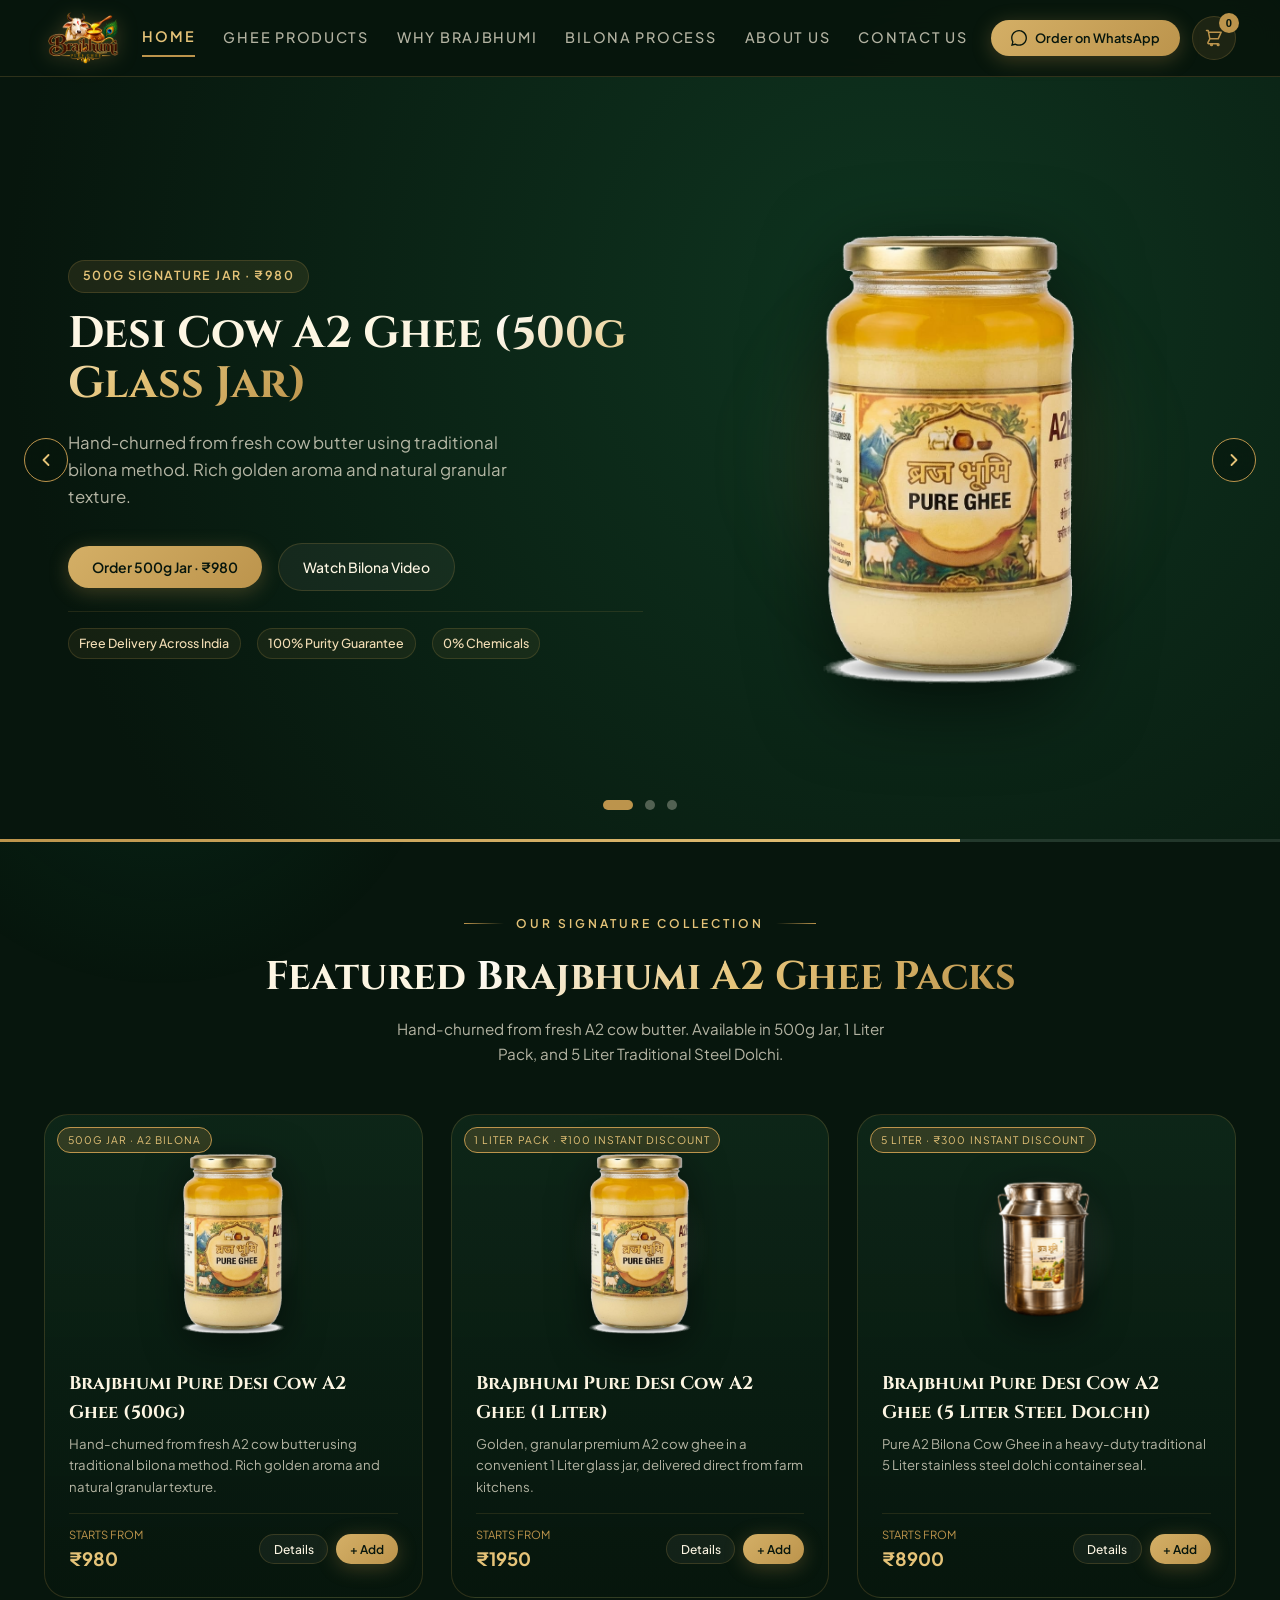
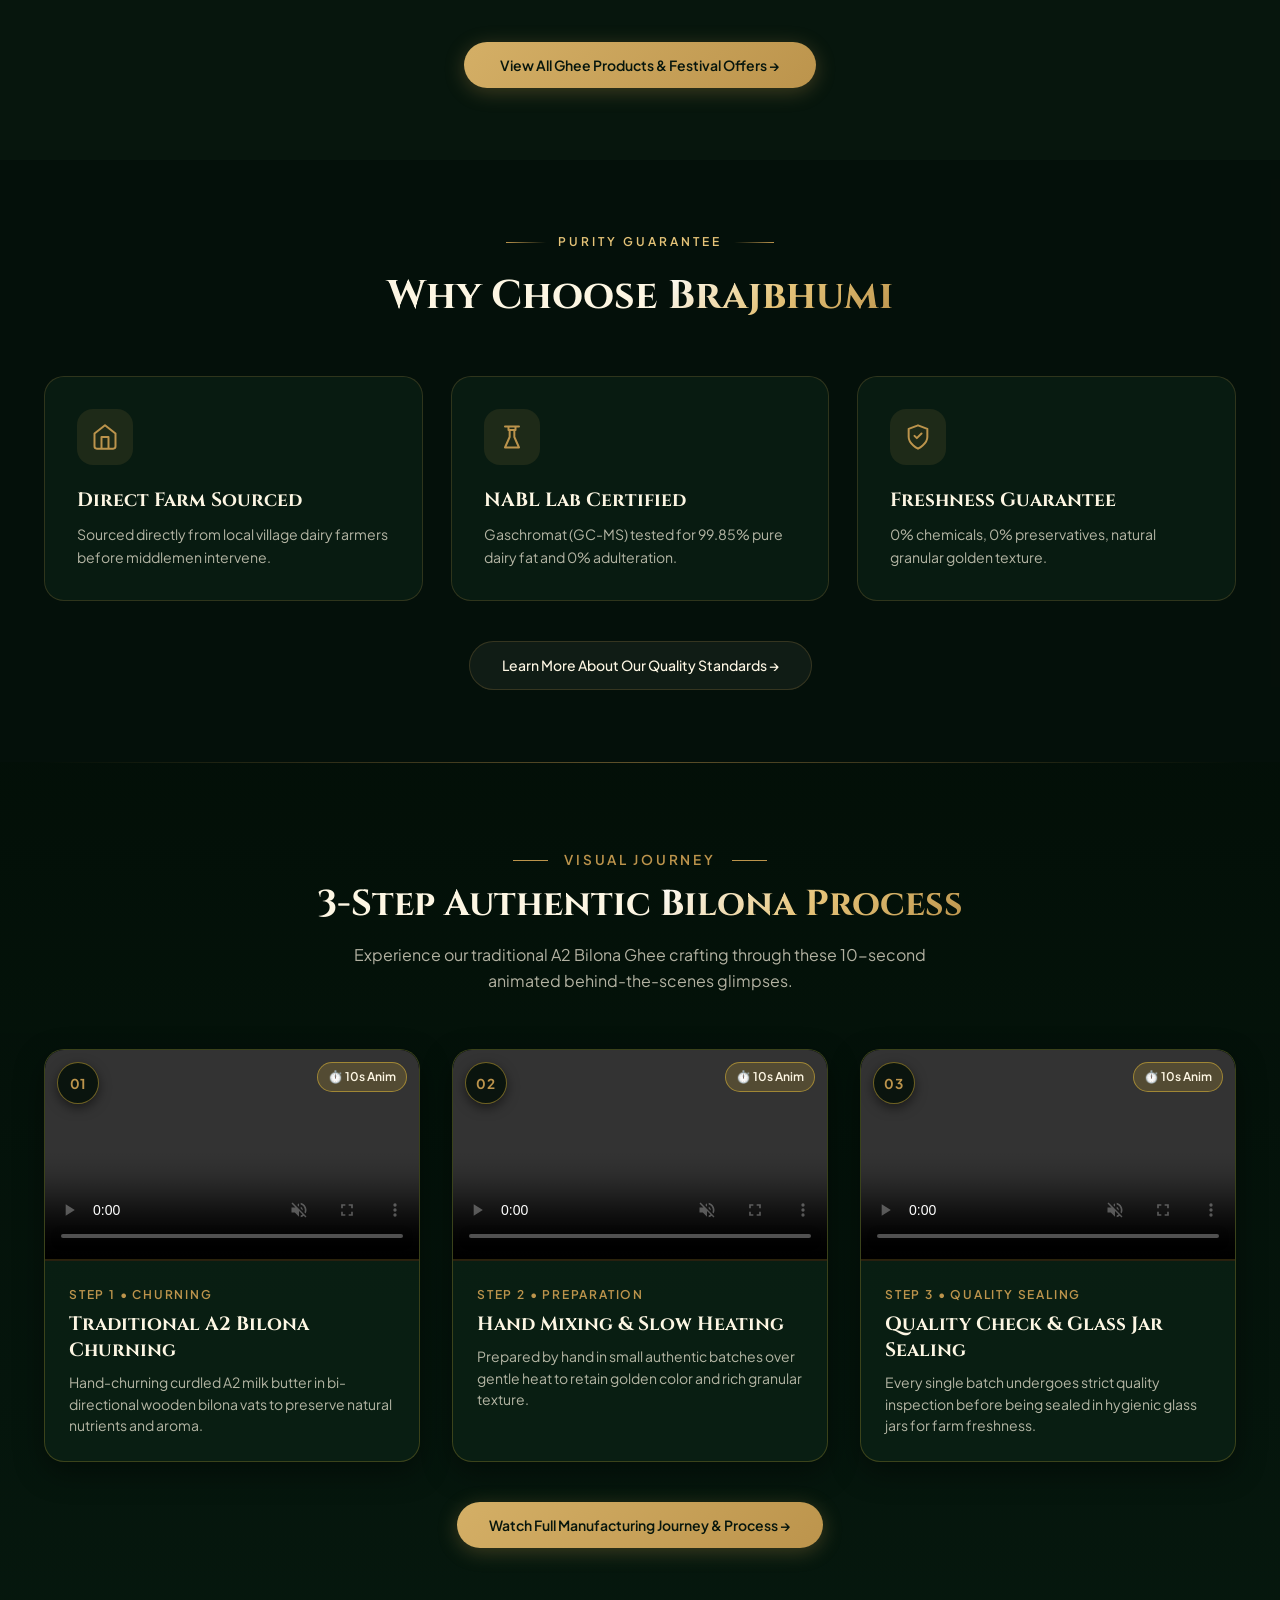
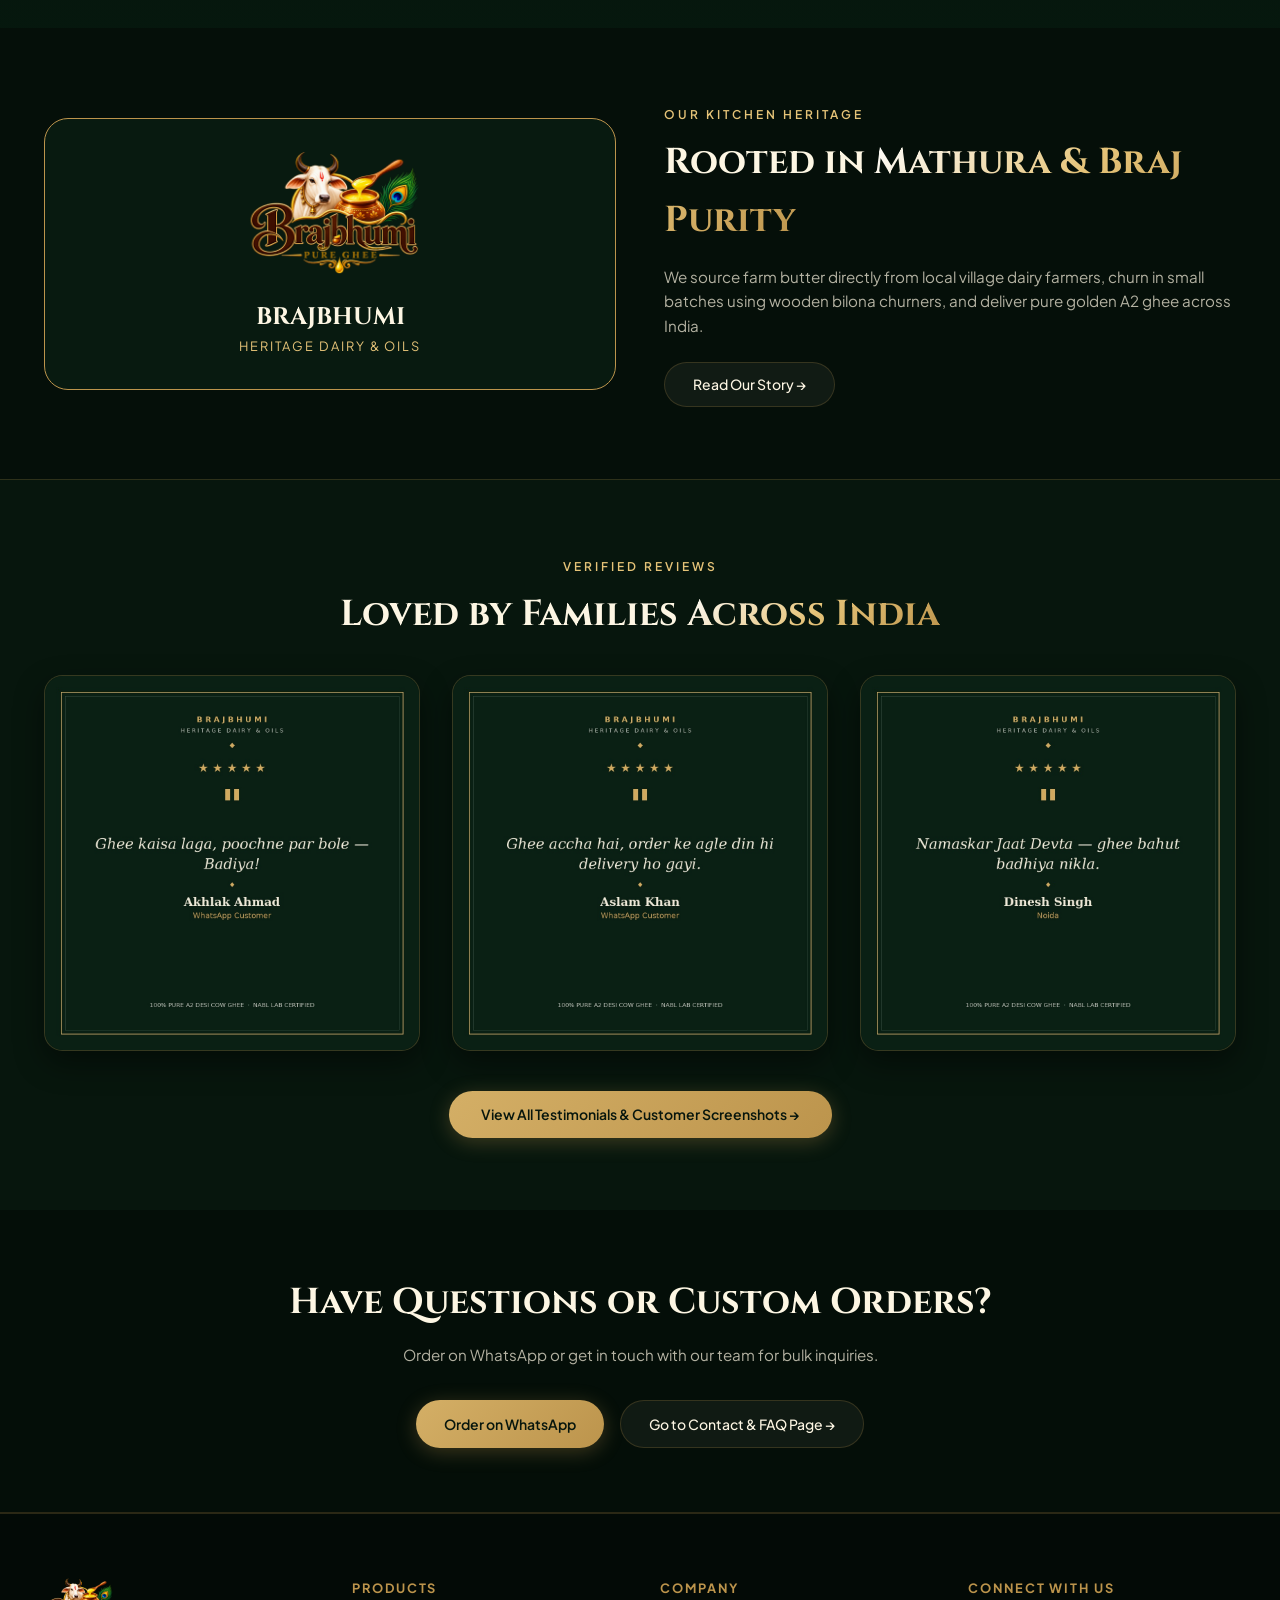
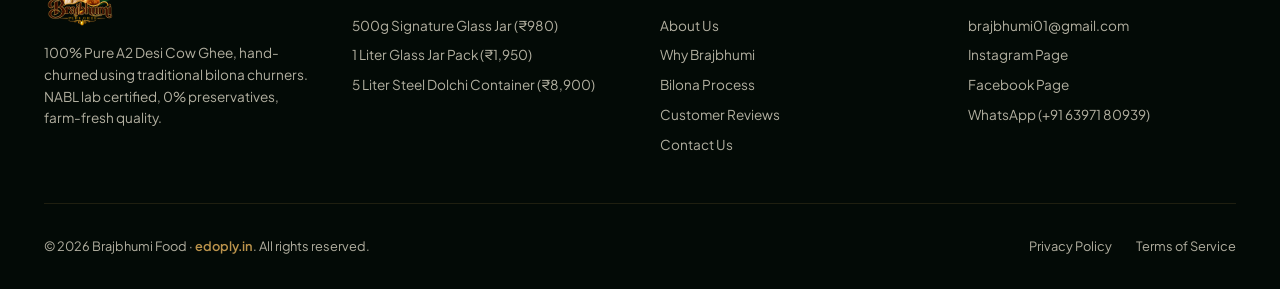
==== commit 6b5a30d1: "Add 3-step animated AI videos showcase section to Homepage and Manufacturing pages" ====
--- a/index.html
+++ b/index.html
@@ -173,7 +173,8 @@
               Pure A2 Bilona Cow Ghee in a heavy-duty traditional 5 Liter stainless steel dolchi container seal.
             </p>
             <div class="hero-actions">
-              <button onclick="openProductModal('cow-ghee-5kg-tin')" class="btn-gold">Order 5L Steel Dolchi · ₹8,900</button>
+              <button onclick="openProductModal('cow-ghee-5kg-tin')" class="btn-gold">Order 5L Steel Dolchi ·
+                ₹8,900</button>
               <a href="contact.html" class="btn-ghost">WhatsApp Inquiry</a>
             </div>
             <div class="hero-trust-row">
@@ -234,7 +235,8 @@
             Featured <span class="text-shimmer">Brajbhumi A2 Ghee Packs</span>
           </h2>
           <p style="color: var(--color-cream-muted); max-width: 520px; margin: 0.5rem auto 0 auto; font-size: 0.95rem;">
-            Hand-churned from fresh A2 cow butter. Available in 500g Jar, 1 Liter Pack, and 5 Liter Traditional Steel Dolchi.
+            Hand-churned from fresh A2 cow butter. Available in 500g Jar, 1 Liter Pack, and 5 Liter Traditional Steel
+            Dolchi.
           </p>
         </div>
 
@@ -318,56 +320,76 @@
       </div>
     </section>
 
-    <!-- Bilona Manufacturing Teaser Section -->
+    <!-- Bilona Manufacturing 3-Step Video Process Section -->
     <section class="manufacturing-section">
       <div class="container-x">
         <div class="manufacturing-heading">
           <div class="heading-label">
             <span class="gold-line"></span>
-            <span class="eyebrow">Behind The Scenes</span>
+            <span class="eyebrow">Visual Journey</span>
             <span class="gold-line"></span>
           </div>
           <h2 class="font-display">
-            Authentic Traditional <span class="text-shimmer">Bilona Churning</span>
+            3-Step Authentic <span class="text-shimmer">Bilona Process</span>
           </h2>
           <p>
-            Hand-churned curdled milk butter in traditional wooden bilona vats to preserve natural richness, aroma, and granular texture.
+            Experience our traditional A2 Bilona Ghee crafting through these 10-second animated behind-the-scenes glimpses.
           </p>
         </div>
 
         <div class="manufacturing-grid">
+          <!-- Video Step 01 -->
           <div class="mfg-video-card">
             <div class="mfg-video-wrapper">
-              <video controls playsinline preload="metadata" class="mfg-video-player">
-                <source src="videos/1.mp4" type="video/mp4">
+              <video autoplay loop muted playsinline controls preload="metadata" class="mfg-video-player">
+                <source src="ai video/1.mp4" type="video/mp4">
               </video>
               <div class="video-number">01</div>
+              <div class="video-badge-10s">⏱️ 10s Anim</div>
             </div>
             <div class="mfg-card-content">
-              <span class="mfg-card-label">Traditional Process</span>
+              <span class="mfg-card-label">Step 1 • Churning</span>
               <h3 class="font-display">Traditional A2 Bilona Churning</h3>
-              <p>Hand-churning curdled milk butter in traditional wooden bilona vats.</p>
-            </div>
-          </div>
-
+              <p>Hand-churning curdled A2 milk butter in bi-directional wooden bilona vats to preserve natural nutrients and aroma.</p>
+            </div>
+          </div>
+
+          <!-- Video Step 02 -->
           <div class="mfg-video-card">
             <div class="mfg-video-wrapper">
-              <video controls playsinline preload="metadata" class="mfg-video-player">
-                <source src="videos/2.mp4" type="video/mp4">
+              <video autoplay loop muted playsinline controls preload="metadata" class="mfg-video-player">
+                <source src="ai video/2.mp4" type="video/mp4">
               </video>
               <div class="video-number">02</div>
+              <div class="video-badge-10s">⏱️ 10s Anim</div>
             </div>
             <div class="mfg-card-content">
-              <span class="mfg-card-label">Traditional Process</span>
-              <h3 class="font-display">Hand Mixing & Preparation</h3>
-              <p>Prepared by hand in small batches to maintain authentic taste and aroma.</p>
+              <span class="mfg-card-label">Step 2 • Preparation</span>
+              <h3 class="font-display">Hand Mixing & Slow Heating</h3>
+              <p>Prepared by hand in small authentic batches over gentle heat to retain golden color and rich granular texture.</p>
+            </div>
+          </div>
+
+          <!-- Video Step 03 -->
+          <div class="mfg-video-card">
+            <div class="mfg-video-wrapper">
+              <video autoplay loop muted playsinline controls preload="metadata" class="mfg-video-player">
+                <source src="ai video/3.mp4" type="video/mp4">
+              </video>
+              <div class="video-number">03</div>
+              <div class="video-badge-10s">⏱️ 10s Anim</div>
+            </div>
+            <div class="mfg-card-content">
+              <span class="mfg-card-label">Step 3 • Quality Sealing</span>
+              <h3 class="font-display">Quality Check & Glass Jar Sealing</h3>
+              <p>Every single batch undergoes strict quality inspection before being sealed in hygienic glass jars for farm freshness.</p>
             </div>
           </div>
         </div>
 
         <div style="text-align: center; margin-top: 2.5rem;">
           <a href="manufacturing.html" class="btn-gold" style="padding: 0.75rem 2rem;">
-            Watch All Manufacturing Videos & 5-Step Process →
+            Watch Full Manufacturing Journey & Process →
           </a>
         </div>
       </div>
@@ -376,11 +398,16 @@
     <!-- About Us Snippet Section -->
     <section style="padding: 4.5rem 0; background: rgba(4,13,8,0.75);">
       <div class="container-x">
-        <div style="display: grid; grid-template-columns: repeat(auto-fit, minmax(300px, 1fr)); gap: 3rem; align-items: center;">
-          <div style="text-align: center; padding: 2rem; background: rgba(13,39,25,0.5); border: 1px solid var(--color-gold); border-radius: 1.5rem;">
-            <img src="image/logo.png?v=2" alt="Brajbhumi Logo" style="max-width: 180px; height: auto; margin-bottom: 1rem;" />
+        <div
+          style="display: grid; grid-template-columns: repeat(auto-fit, minmax(300px, 1fr)); gap: 3rem; align-items: center;">
+          <div
+            style="text-align: center; padding: 2rem; background: rgba(13,39,25,0.5); border: 1px solid var(--color-gold); border-radius: 1.5rem;">
+            <img src="image/logo.png?v=2" alt="Brajbhumi Logo"
+              style="max-width: 180px; height: auto; margin-bottom: 1rem;" />
             <h3 class="font-display" style="font-size: 1.5rem; color: var(--color-cream);">BRAJBHUMI</h3>
-            <p style="color: var(--color-gold-light); font-size: 0.8rem; letter-spacing: 0.15em; text-transform: uppercase;">Heritage Dairy & Oils</p>
+            <p
+              style="color: var(--color-gold-light); font-size: 0.8rem; letter-spacing: 0.15em; text-transform: uppercase;">
+              Heritage Dairy & Oils</p>
           </div>
 
           <div>
@@ -389,7 +416,8 @@
               Rooted in <span class="text-shimmer">Mathura & Braj Purity</span>
             </h2>
             <p style="color: var(--color-cream-muted); font-size: 0.95rem; line-height: 1.6; margin-bottom: 1.5rem;">
-              We source farm butter directly from local village dairy farmers, churn in small batches using wooden bilona churners, and deliver pure golden A2 ghee across India.
+              We source farm butter directly from local village dairy farmers, churn in small batches using wooden
+              bilona churners, and deliver pure golden A2 ghee across India.
             </p>
             <a href="about.html" class="btn-ghost" style="padding: 0.65rem 1.75rem;">Read Our Story →</a>
           </div>
@@ -469,9 +497,12 @@
             style="font-size: 0.8rem; text-transform: uppercase; color: var(--color-gold); letter-spacing: 0.15em; margin-bottom: 1rem;">
             Products</h4>
           <ul style="list-style: none; display: flex; flex-direction: column; gap: 0.5rem; font-size: 0.85rem;">
-            <li><a href="products.html" style="color: var(--color-cream-muted); text-decoration: none;">500g Signature Glass Jar (₹980)</a></li>
-            <li><a href="products.html" style="color: var(--color-cream-muted); text-decoration: none;">1 Liter Glass Jar Pack (₹1,950)</a></li>
-            <li><a href="products.html" style="color: var(--color-cream-muted); text-decoration: none;">5 Liter Steel Dolchi Container (₹8,900)</a></li>
+            <li><a href="products.html" style="color: var(--color-cream-muted); text-decoration: none;">500g Signature
+                Glass Jar (₹980)</a></li>
+            <li><a href="products.html" style="color: var(--color-cream-muted); text-decoration: none;">1 Liter Glass
+                Jar Pack (₹1,950)</a></li>
+            <li><a href="products.html" style="color: var(--color-cream-muted); text-decoration: none;">5 Liter Steel
+                Dolchi Container (₹8,900)</a></li>
           </ul>
         </div>
 
@@ -481,10 +512,14 @@
             Company</h4>
           <ul style="list-style: none; display: flex; flex-direction: column; gap: 0.5rem; font-size: 0.85rem;">
             <li><a href="about.html" style="color: var(--color-cream-muted); text-decoration: none;">About Us</a></li>
-            <li><a href="why.html" style="color: var(--color-cream-muted); text-decoration: none;">Why Brajbhumi</a></li>
-            <li><a href="manufacturing.html" style="color: var(--color-cream-muted); text-decoration: none;">Bilona Process</a></li>
-            <li><a href="testimonials.html" style="color: var(--color-cream-muted); text-decoration: none;">Customer Reviews</a></li>
-            <li><a href="contact.html" style="color: var(--color-cream-muted); text-decoration: none;">Contact Us</a></li>
+            <li><a href="why.html" style="color: var(--color-cream-muted); text-decoration: none;">Why Brajbhumi</a>
+            </li>
+            <li><a href="manufacturing.html" style="color: var(--color-cream-muted); text-decoration: none;">Bilona
+                Process</a></li>
+            <li><a href="testimonials.html" style="color: var(--color-cream-muted); text-decoration: none;">Customer
+                Reviews</a></li>
+            <li><a href="contact.html" style="color: var(--color-cream-muted); text-decoration: none;">Contact Us</a>
+            </li>
           </ul>
         </div>
 
@@ -507,7 +542,9 @@
 
       <div
         style="border-top: 1px solid rgba(188,148,76,0.15); padding-top: 2rem; display: flex; justify-content: space-between; align-items: center; flex-wrap: wrap; gap: 1rem; font-size: 0.8rem;">
-        <span>© 2026 Brajbhumi Food · <a href="https://edoply.in" target="_blank" rel="noreferrer" style="color: var(--color-gold); text-decoration: none; font-weight: 600;">edoply.in</a>. All rights reserved.</span>
+        <span>© 2026 Brajbhumi Food · <a href="https://edoply.in" target="_blank" rel="noreferrer"
+            style="color: var(--color-gold); text-decoration: none; font-weight: 600;">edoply.in</a>. All rights
+          reserved.</span>
         <div style="display: flex; gap: 1.5rem;">
           <a href="#" style="color: var(--color-cream-muted); text-decoration: none;">Privacy Policy</a>
           <a href="#" style="color: var(--color-cream-muted); text-decoration: none;">Terms of Service</a>
@@ -529,7 +566,8 @@
 
       <div class="cart-footer">
         <div id="cart-coupon-section"
-          style="border-bottom: 1px solid var(--color-green-border); padding-bottom: 0.75rem; margin-bottom: 0.75rem;"></div>
+          style="border-bottom: 1px solid var(--color-green-border); padding-bottom: 0.75rem; margin-bottom: 0.75rem;">
+        </div>
 
         <div id="cart-summary-section" style="margin-bottom: 1rem;">
           <div style="display: flex; justify-content: space-between; align-items: center; margin-bottom: 0.35rem;">
@@ -543,13 +581,15 @@
           </div>
           <div
             style="display: flex; justify-content: space-between; align-items: center; border-top: 1px dashed rgba(188,148,76,0.3); padding-top: 0.5rem; margin-top: 0.5rem;">
-            <span style="font-family: var(--font-heading); color: var(--color-cream); font-weight: 700;">Total Payable:</span>
+            <span style="font-family: var(--font-heading); color: var(--color-cream); font-weight: 700;">Total
+              Payable:</span>
             <span id="cart-final-total"
               style="font-size: 1.35rem; font-weight: 700; color: var(--color-gold-light);">₹0</span>
           </div>
         </div>
 
-        <button onclick="checkoutWhatsApp()" class="btn-gold" style="width: 100%; padding: 0.85rem; font-size: 0.95rem;">
+        <button onclick="checkoutWhatsApp()" class="btn-gold"
+          style="width: 100%; padding: 0.85rem; font-size: 0.95rem;">
           Checkout on WhatsApp
         </button>
       </div>
--- a/styles.css
+++ b/styles.css
@@ -3251,14 +3251,105 @@
 }
 
 /* ==========================================================================
-   MULTI-PAGE NAVIGATION & PAGE HERO BANNER STYLES
-   ========================================================================== */
-
-.nav-link.active,
-.mobile-nav-link.active {
+   MULTI-PAGE NAVIGATION & MOBILE MENU DRAWER STYLES
+   ========================================================================== */
+
+.sticky-header {
+  position: sticky;
+  top: 0;
+  left: 0;
+  right: 0;
+  z-index: 100;
+  background: rgba(7, 22, 13, 0.92);
+  backdrop-filter: blur(12px);
+  -webkit-backdrop-filter: blur(12px);
+  border-bottom: 1px solid var(--color-green-border);
+}
+
+.nav-links {
+  display: flex;
+  align-items: center;
+  gap: 1.75rem;
+}
+
+.nav-link {
+  color: var(--color-cream-muted);
+  text-decoration: none;
+  font-size: 0.9rem;
+  font-weight: 500;
+  transition: var(--transition-smooth);
+  padding: 0.4rem 0;
+  position: relative;
+}
+
+.nav-link:hover,
+.nav-link.active {
   color: var(--color-gold-light) !important;
   font-weight: 600;
   border-bottom: 2px solid var(--color-gold);
+}
+
+.mobile-toggle-btn {
+  display: none;
+  background: rgba(188, 148, 76, 0.12);
+  border: 1px solid var(--color-green-border);
+  color: var(--color-gold);
+  width: 44px;
+  height: 44px;
+  border-radius: 50%;
+  align-items: center;
+  justify-content: center;
+  cursor: pointer;
+  transition: var(--transition-smooth);
+}
+
+.mobile-toggle-btn:hover {
+  background: rgba(188, 148, 76, 0.25);
+}
+
+.mobile-menu-drawer {
+  display: none;
+  flex-direction: column;
+  background: rgba(4, 13, 8, 0.98);
+  backdrop-filter: blur(16px);
+  -webkit-backdrop-filter: blur(16px);
+  border-bottom: 1px solid var(--color-green-border);
+  padding: 1rem 1.5rem 1.5rem 1.5rem;
+  gap: 0.5rem;
+  box-shadow: 0 10px 30px rgba(0, 0, 0, 0.5);
+}
+
+.mobile-menu-drawer.active {
+  display: flex !important;
+}
+
+.mobile-nav-link {
+  color: var(--color-cream);
+  text-decoration: none;
+  font-size: 1.05rem;
+  font-weight: 500;
+  padding: 0.75rem 1rem;
+  border-radius: 0.5rem;
+  border: 1px solid transparent;
+  transition: var(--transition-smooth);
+  display: block;
+}
+
+.mobile-nav-link:hover,
+.mobile-nav-link.active {
+  background: rgba(188, 148, 76, 0.15);
+  color: var(--color-gold-light) !important;
+  border-color: var(--color-green-border);
+}
+
+@media (max-width: 900px) {
+  .hidden-mobile {
+    display: none !important;
+  }
+
+  .mobile-toggle-btn {
+    display: flex !important;
+  }
 }
 
 .page-hero-banner {
@@ -3304,4 +3395,250 @@
 
 .breadcrumb-nav a:hover {
   color: var(--color-gold-light);
+}
+
+/* ==========================================================================
+   ANIMATED 3-VIDEO SHOWCASE SECTION (HOMEPAGE & MANUFACTURING)
+   ========================================================================== */
+
+.manufacturing-section {
+  padding: 5rem 0;
+  background: linear-gradient(180deg, rgba(3, 15, 8, 0.95) 0%, rgba(6, 24, 14, 0.98) 100%);
+  position: relative;
+  overflow: hidden;
+}
+
+.manufacturing-section::before {
+  content: '';
+  position: absolute;
+  top: 0;
+  left: 50%;
+  transform: translateX(-50%);
+  width: 100%;
+  max-width: 1200px;
+  height: 1px;
+  background: linear-gradient(90deg, transparent, var(--color-gold), transparent);
+  opacity: 0.5;
+}
+
+.manufacturing-heading {
+  text-align: center;
+  max-width: 720px;
+  margin: 0 auto 3.5rem auto;
+}
+
+.heading-label {
+  display: inline-flex;
+  align-items: center;
+  gap: 1rem;
+  margin-bottom: 0.75rem;
+}
+
+.heading-label .gold-line {
+  width: 35px;
+  height: 1px;
+  background: var(--color-gold);
+  display: inline-block;
+}
+
+.heading-label .eyebrow {
+  font-size: 0.85rem;
+  letter-spacing: 0.2em;
+  text-transform: uppercase;
+  color: var(--color-gold);
+  font-weight: 600;
+}
+
+.manufacturing-heading h2 {
+  font-size: 2.25rem;
+  color: var(--color-cream);
+  margin-bottom: 1rem;
+}
+
+.manufacturing-heading p {
+  color: var(--color-cream-muted);
+  font-size: 1rem;
+  line-height: 1.6;
+}
+
+.manufacturing-grid {
+  display: grid;
+  grid-template-columns: repeat(3, 1fr);
+  gap: 2rem;
+  margin-bottom: 2.5rem;
+}
+
+@media (max-width: 992px) {
+  .manufacturing-grid {
+    grid-template-columns: repeat(2, 1fr);
+  }
+}
+
+@media (max-width: 640px) {
+  .manufacturing-grid {
+    grid-template-columns: 1fr;
+    gap: 1.5rem;
+  }
+}
+
+.mfg-video-card {
+  background: rgba(12, 38, 24, 0.6);
+  border: 1px solid rgba(212, 175, 55, 0.25);
+  border-radius: 1.25rem;
+  overflow: hidden;
+  transition: transform 0.4s cubic-bezier(0.165, 0.84, 0.44, 1), box-shadow 0.4s ease, border-color 0.4s ease;
+  display: flex;
+  flex-direction: column;
+  box-shadow: 0 10px 30px rgba(0, 0, 0, 0.4);
+}
+
+.mfg-video-card:hover {
+  transform: translateY(-8px);
+  border-color: rgba(212, 175, 55, 0.6);
+  box-shadow: 0 20px 45px rgba(212, 175, 55, 0.18), 0 10px 20px rgba(0, 0, 0, 0.6);
+}
+
+.mfg-video-wrapper {
+  position: relative;
+  width: 100%;
+  aspect-ratio: 16 / 9;
+  background: #000;
+  overflow: hidden;
+}
+
+.mfg-video-player {
+  width: 100%;
+  height: 100%;
+  object-fit: cover;
+  display: block;
+  border-bottom: 1px solid rgba(212, 175, 55, 0.2);
+}
+
+.video-number {
+  position: absolute;
+  top: 12px;
+  left: 12px;
+  background: rgba(4, 16, 9, 0.85);
+  border: 1px solid rgba(212, 175, 55, 0.5);
+  color: var(--color-gold);
+  font-weight: 700;
+  font-size: 0.85rem;
+  padding: 4px 12px;
+  border-radius: 9999px;
+  backdrop-filter: blur(8px);
+  letter-spacing: 0.05em;
+  z-index: 2;
+  box-shadow: 0 4px 12px rgba(0,0,0,0.5);
+}
+
+.video-badge-10s {
+  position: absolute;
+  top: 12px;
+  right: 12px;
+  background: rgba(212, 175, 55, 0.2);
+  border: 1px solid rgba(212, 175, 55, 0.6);
+  color: var(--color-cream);
+  font-size: 0.75rem;
+  font-weight: 600;
+  padding: 4px 10px;
+  border-radius: 9999px;
+  backdrop-filter: blur(8px);
+  z-index: 2;
+  display: flex;
+  align-items: center;
+  gap: 4px;
+}
+
+.mfg-card-content {
+  padding: 1.5rem;
+  display: flex;
+  flex-direction: column;
+  flex-grow: 1;
+}
+
+.mfg-card-label {
+  font-size: 0.75rem;
+  text-transform: uppercase;
+  letter-spacing: 0.15em;
+  color: var(--color-gold);
+  font-weight: 600;
+  margin-bottom: 0.5rem;
+}
+
+.mfg-card-content h3 {
+  font-size: 1.2rem;
+  color: var(--color-cream);
+  margin-bottom: 0.5rem;
+  line-height: 1.35;
+}
+
+.mfg-card-content p {
+  font-size: 0.875rem;
+  color: var(--color-cream-muted);
+  line-height: 1.55;
+  margin: 0;
+}
+
+.video-voice-badge {
+  position: absolute;
+  bottom: 12px;
+  left: 12px;
+  background: rgba(188, 148, 76, 0.25);
+  border: 1px solid var(--color-gold);
+  color: #fff8e7;
+  font-size: 0.725rem;
+  font-weight: 600;
+  padding: 4px 10px;
+  border-radius: 9999px;
+  backdrop-filter: blur(8px);
+  z-index: 2;
+  display: inline-flex;
+  align-items: center;
+  gap: 6px;
+  box-shadow: 0 4px 12px rgba(0, 0, 0, 0.4);
+}
+
+.video-voice-badge .audio-dot {
+  width: 7px;
+  height: 7px;
+  background-color: #22c55e;
+  border-radius: 50%;
+  display: inline-block;
+  animation: audioPulse 1.5s infinite ease-in-out;
+}
+
+@keyframes audioPulse {
+  0%, 100% {
+    opacity: 1;
+    transform: scale(1);
+  }
+  50% {
+    opacity: 0.4;
+    transform: scale(1.3);
+  }
+}
+
+.unmute-overlay-btn {
+  position: absolute;
+  bottom: 12px;
+  right: 12px;
+  background: linear-gradient(135deg, var(--color-gold), #9a7328);
+  color: #07160d;
+  border: none;
+  font-size: 0.75rem;
+  font-weight: 700;
+  padding: 5px 12px;
+  border-radius: 9999px;
+  cursor: pointer;
+  z-index: 3;
+  display: inline-flex;
+  align-items: center;
+  gap: 5px;
+  transition: transform 0.2s ease, box-shadow 0.2s ease;
+  box-shadow: 0 4px 15px rgba(212, 175, 55, 0.4);
+}
+
+.unmute-overlay-btn:hover {
+  transform: scale(1.05);
+  box-shadow: 0 6px 20px rgba(212, 175, 55, 0.6);
 }
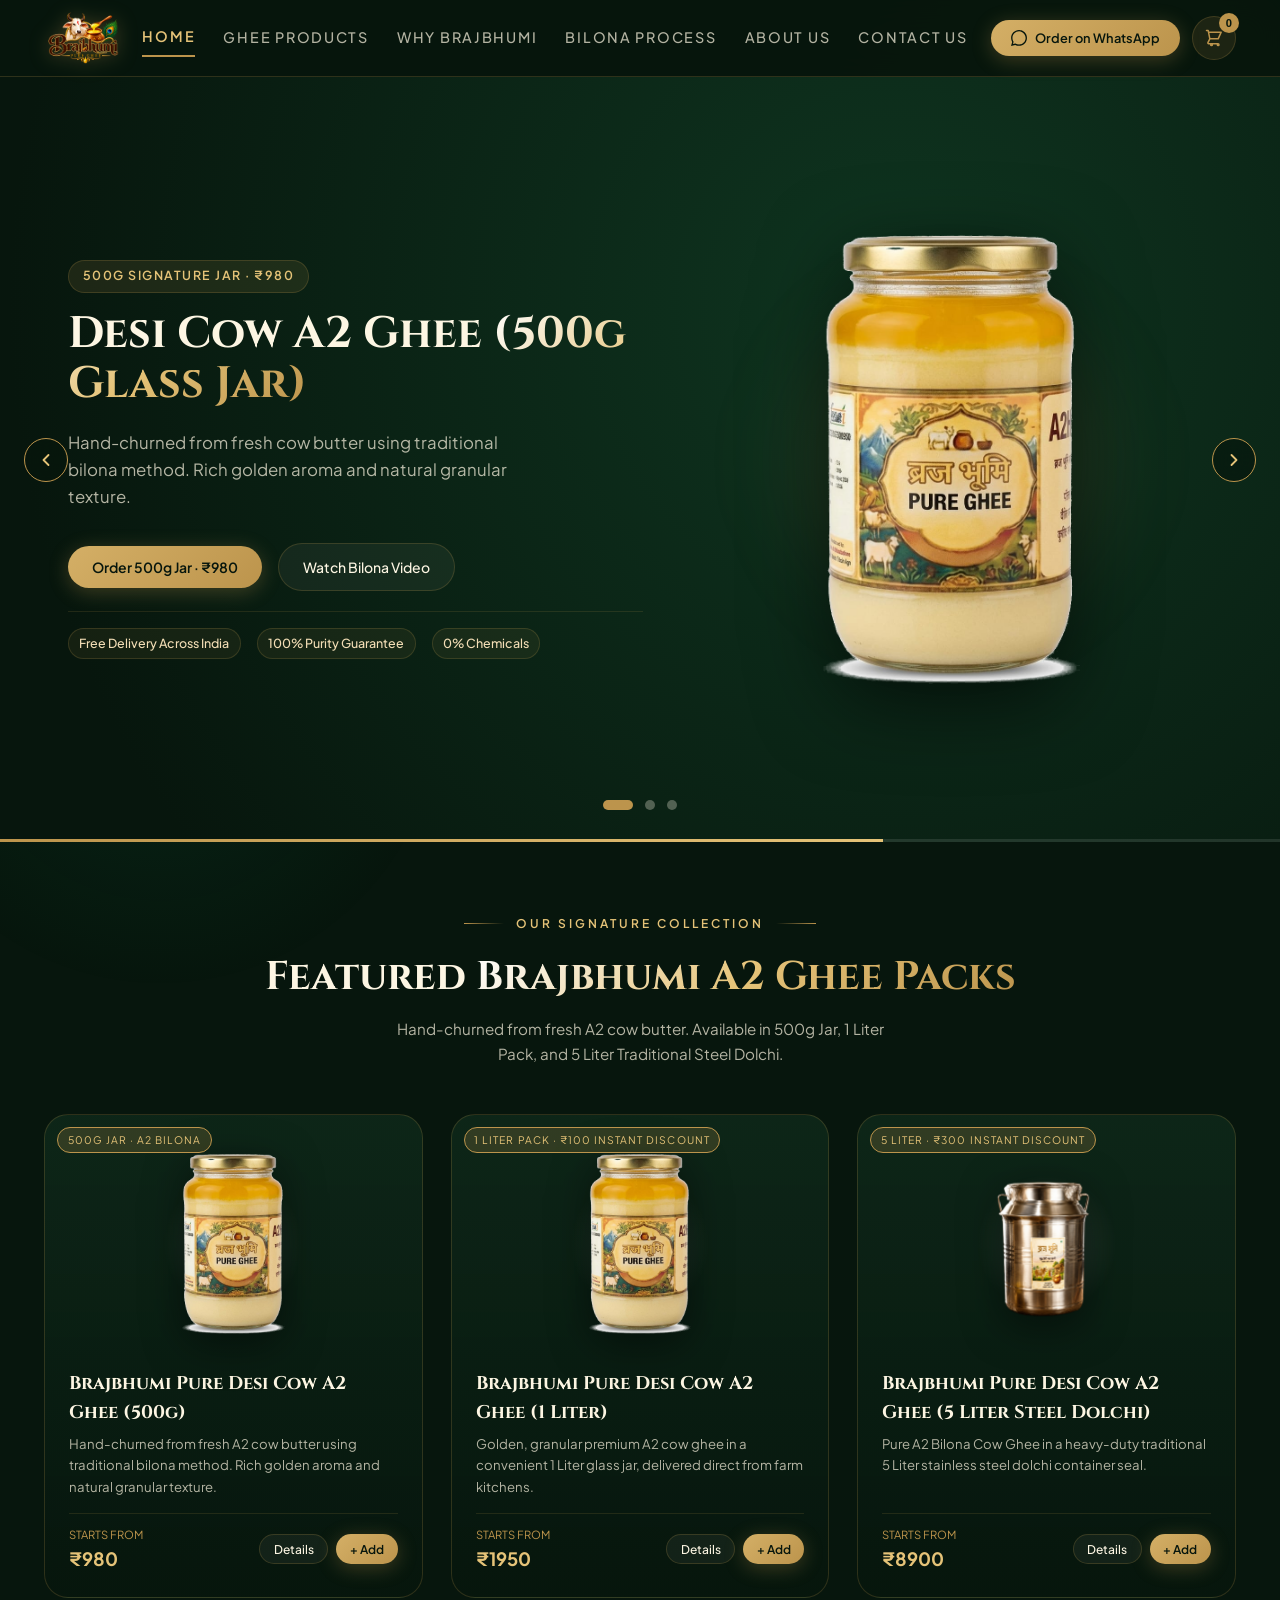
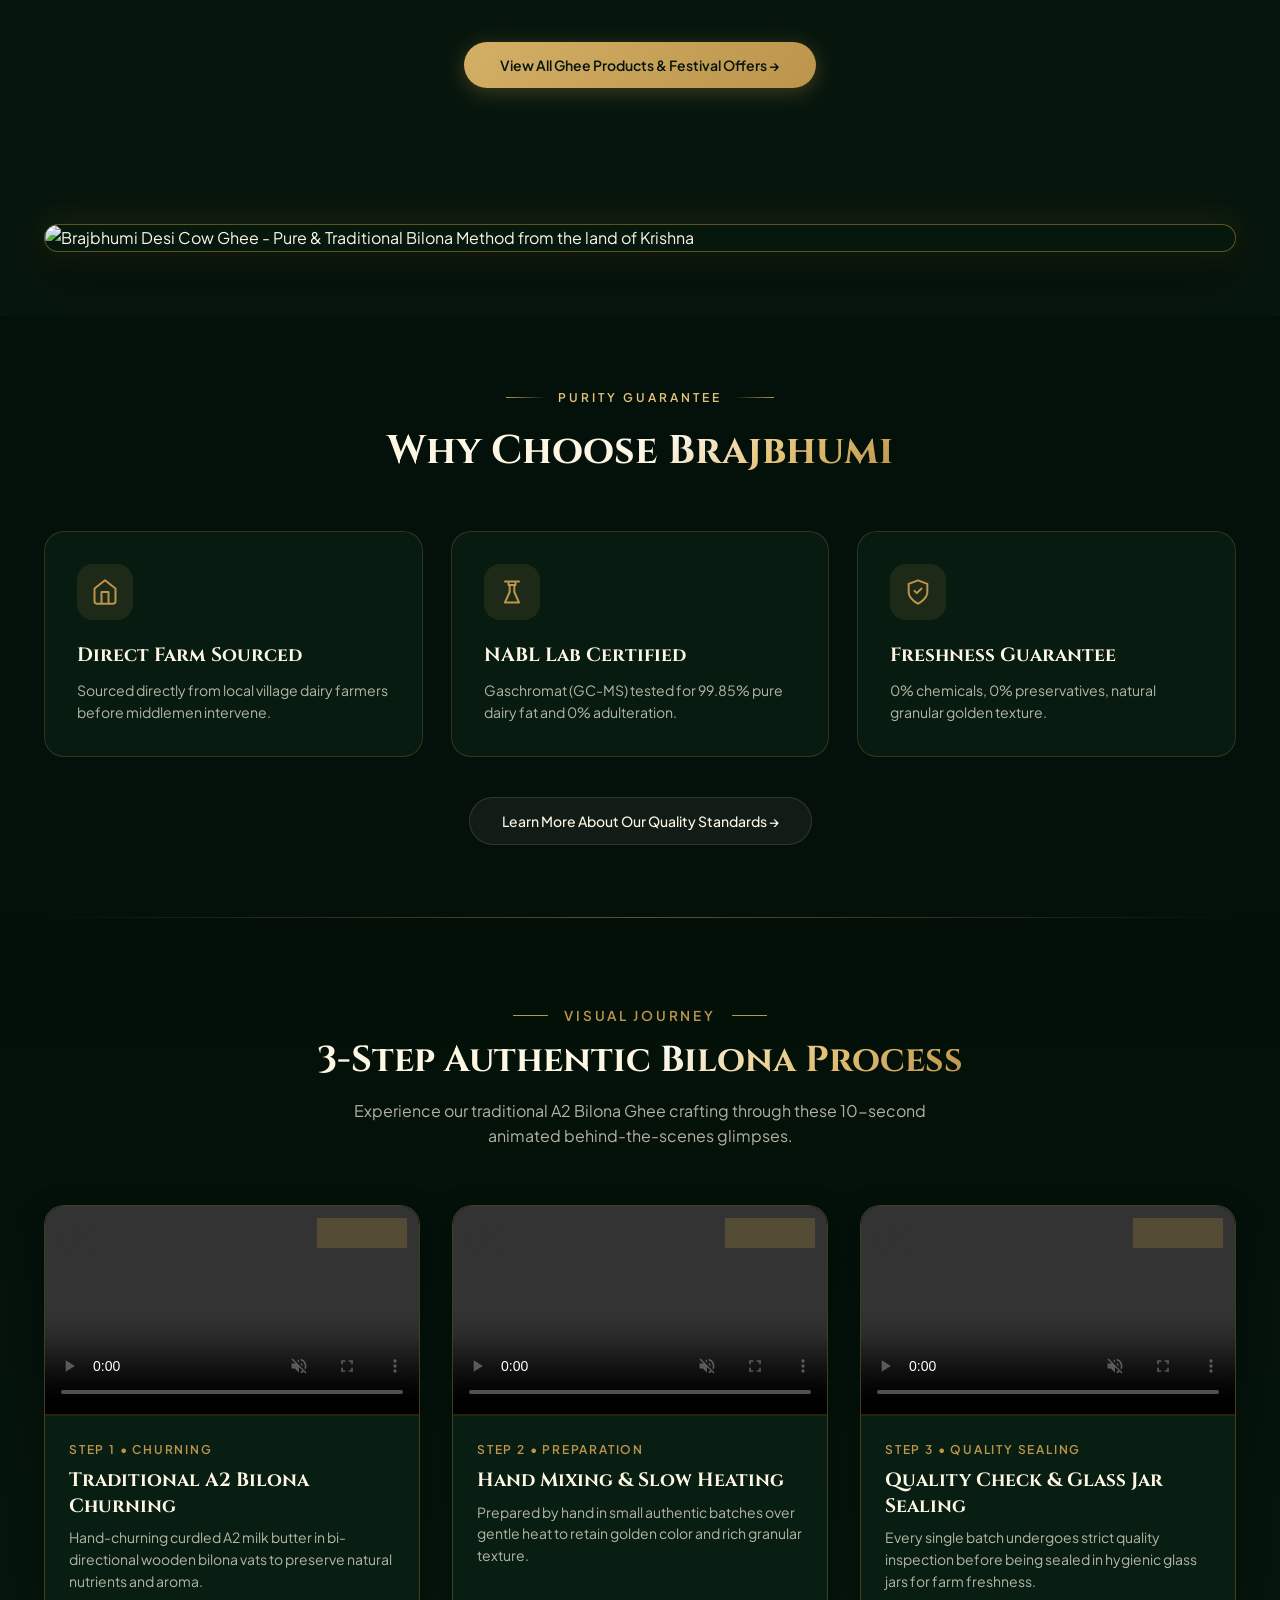
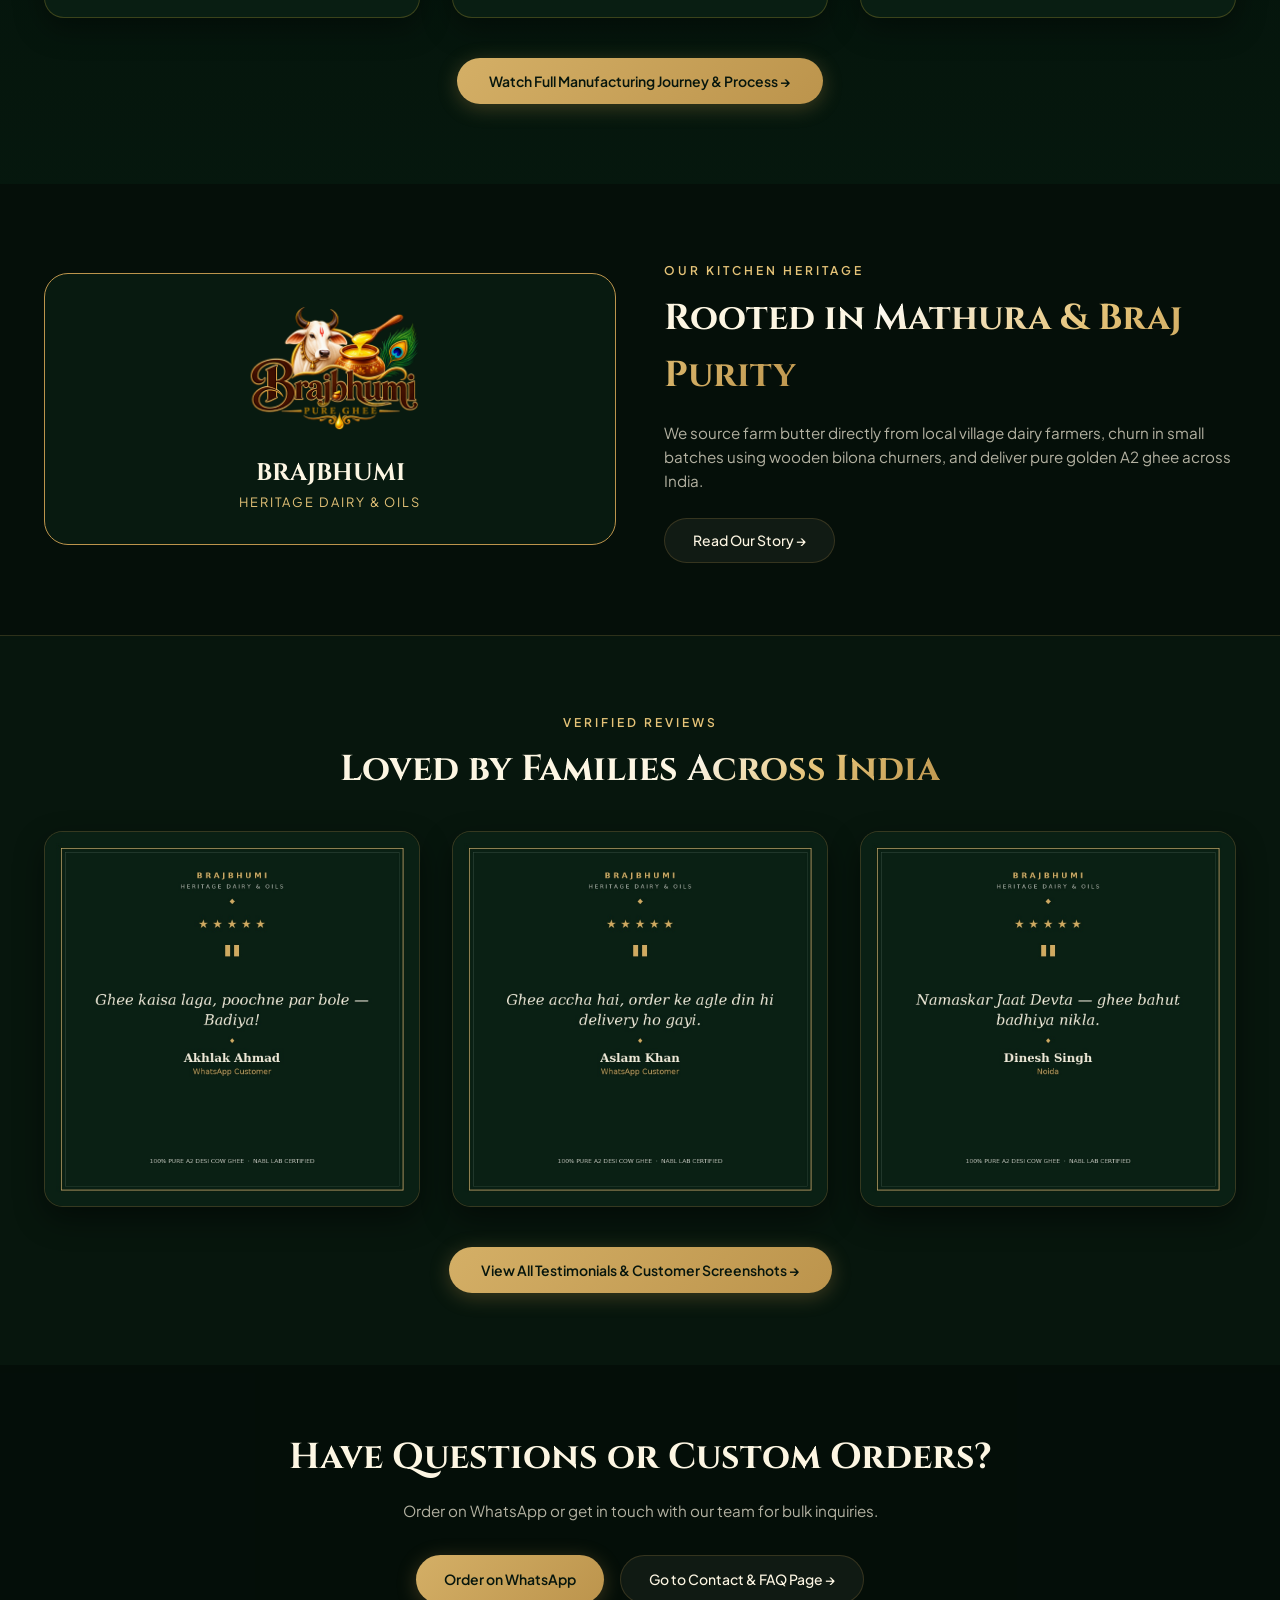
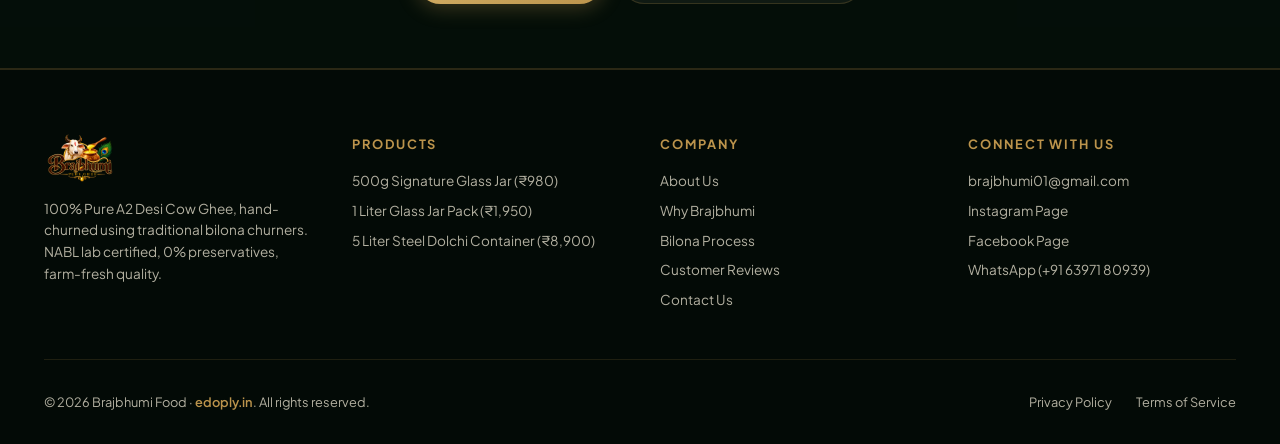
==== commit e2b952f7: "Add new AI brand banner image/6.png spotlight section" ====
--- a/index.html
+++ b/index.html
@@ -249,6 +249,15 @@
           <a href="products.html" class="btn-gold" style="padding: 0.75rem 2.25rem;">
             View All Ghee Products & Festival Offers →
           </a>
+        </div>
+      </div>
+    </section>
+
+    <!-- Brajbhumi AI Promo Spotlight Banner Section -->
+    <section class="promo-banner-section">
+      <div class="container-x">
+        <div class="promo-banner-card">
+          <img src="image/6.png" alt="Brajbhumi Desi Cow Ghee - Pure & Traditional Bilona Method from the land of Krishna" class="promo-banner-img" loading="lazy" />
         </div>
       </div>
     </section>
--- a/styles.css
+++ b/styles.css
@@ -3641,4 +3641,37 @@
 .unmute-overlay-btn:hover {
   transform: scale(1.05);
   box-shadow: 0 6px 20px rgba(212, 175, 55, 0.6);
+}
+
+/* ==========================================================================
+   PROMO BRAND BANNER (IMAGE/6.PNG)
+   ========================================================================== */
+
+.promo-banner-section {
+  padding: 4rem 0;
+  position: relative;
+  overflow: hidden;
+}
+
+.promo-banner-card {
+  position: relative;
+  border-radius: 1.75rem;
+  overflow: hidden;
+  border: 1px solid rgba(212, 175, 55, 0.4);
+  box-shadow: 0 20px 50px rgba(0, 0, 0, 0.6), 0 0 35px rgba(212, 175, 55, 0.15);
+  transition: transform 0.4s cubic-bezier(0.165, 0.84, 0.44, 1), box-shadow 0.4s ease, border-color 0.4s ease;
+  background: #06180d;
+}
+
+.promo-banner-card:hover {
+  transform: translateY(-6px);
+  border-color: rgba(212, 175, 55, 0.7);
+  box-shadow: 0 30px 70px rgba(0, 0, 0, 0.75), 0 0 50px rgba(212, 175, 55, 0.25);
+}
+
+.promo-banner-img {
+  width: 100%;
+  height: auto;
+  display: block;
+  object-fit: cover;
 }
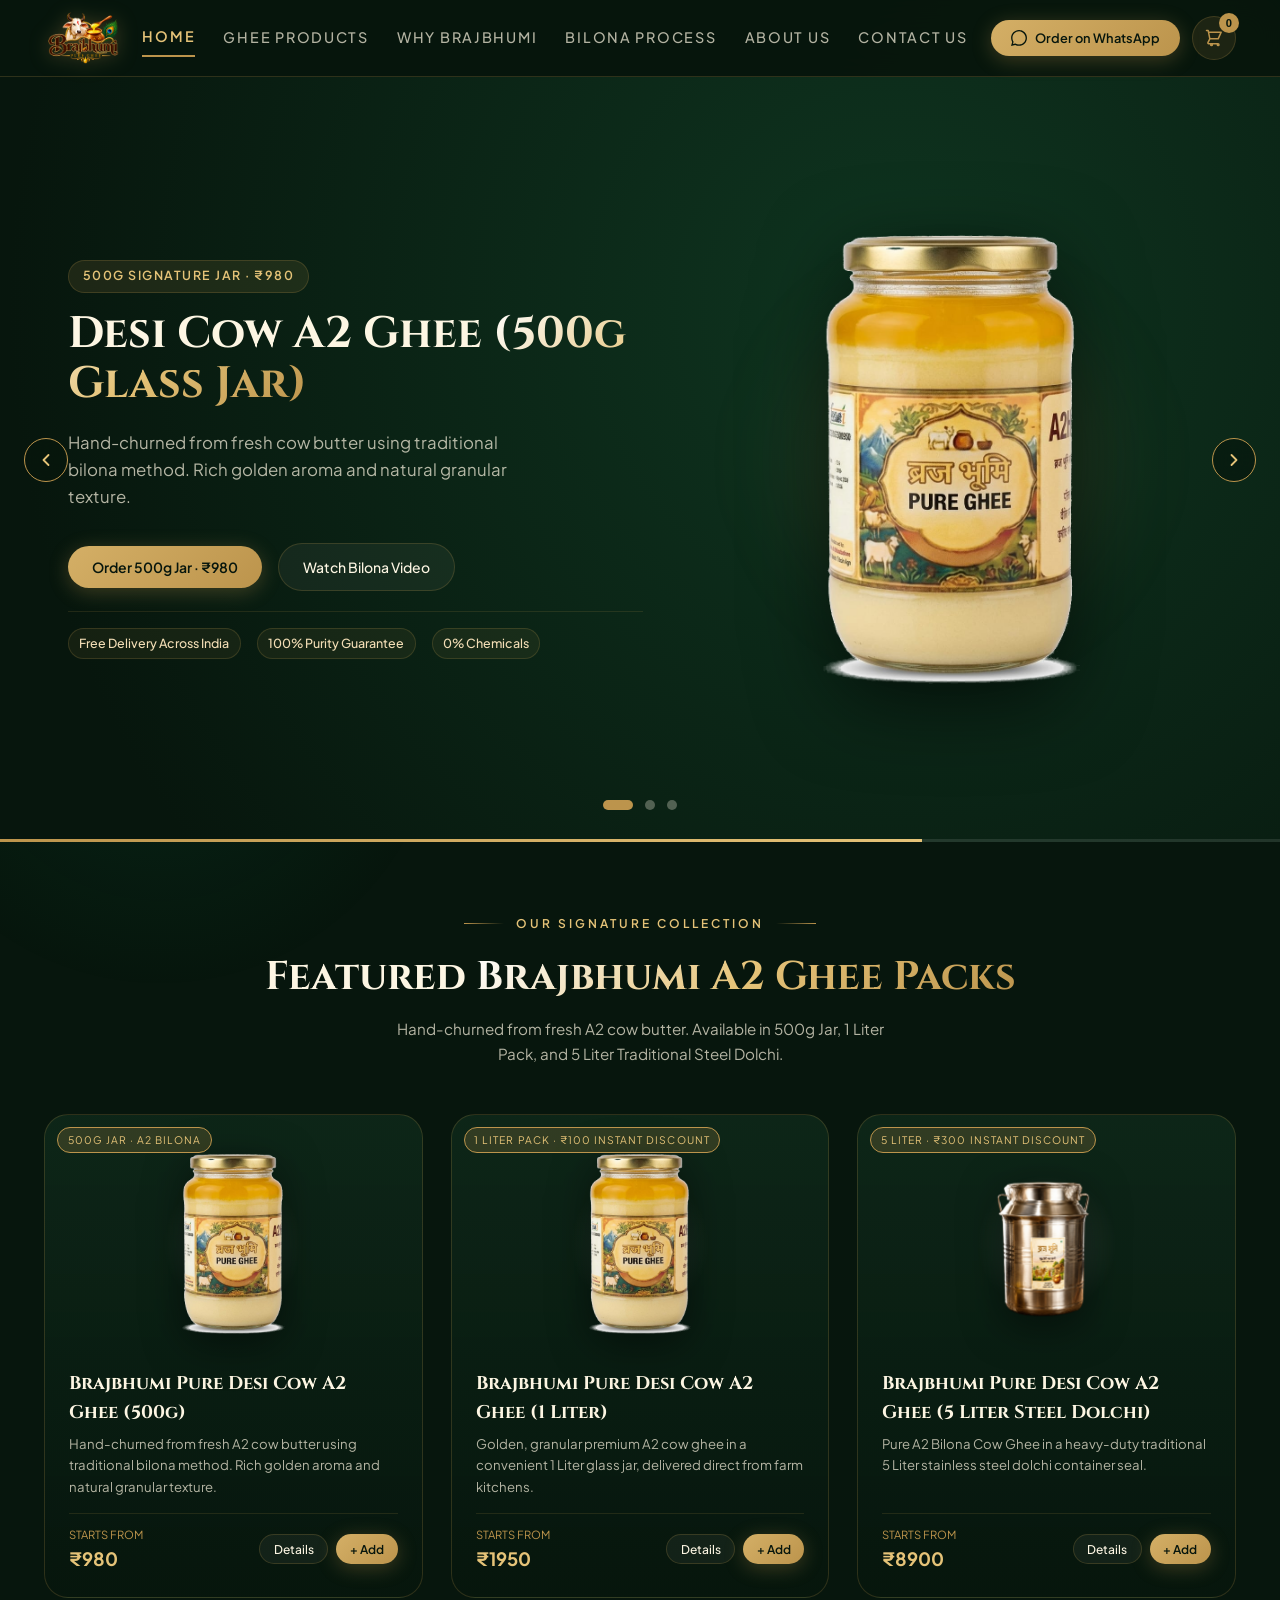
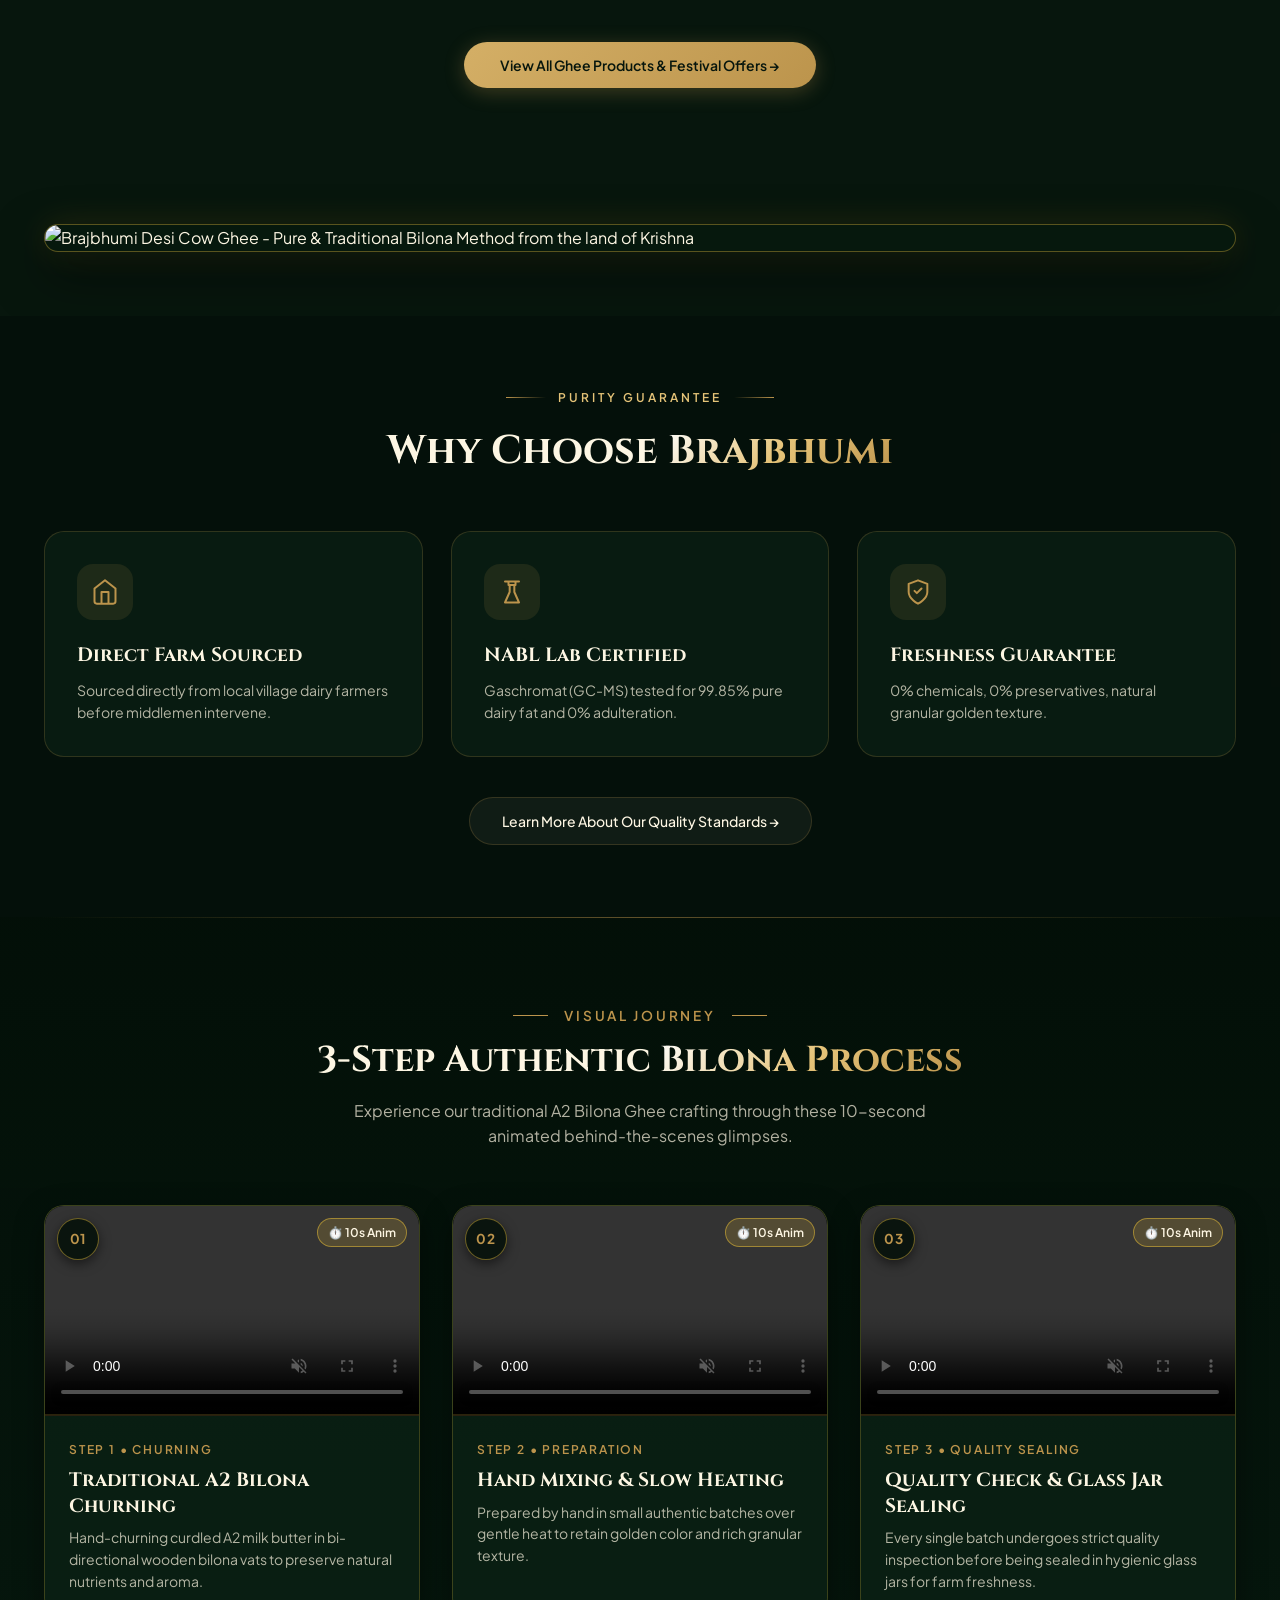
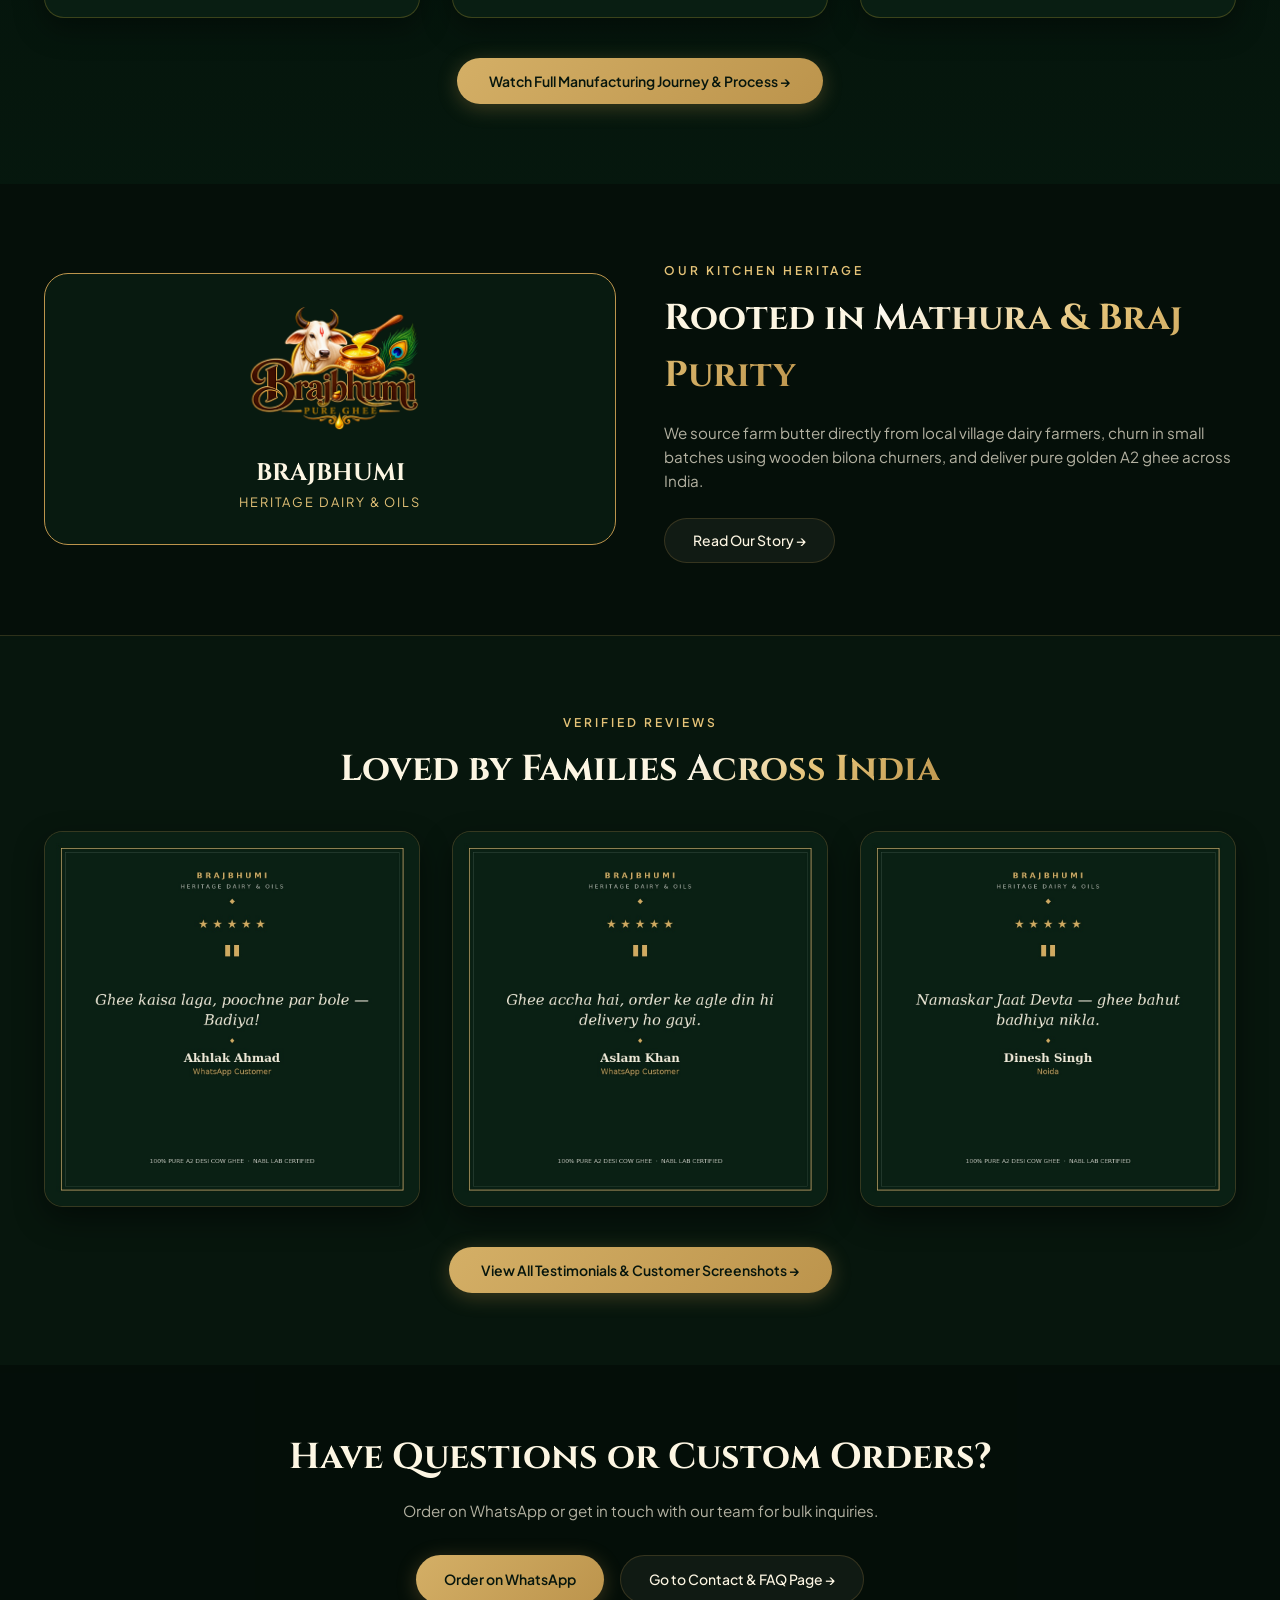
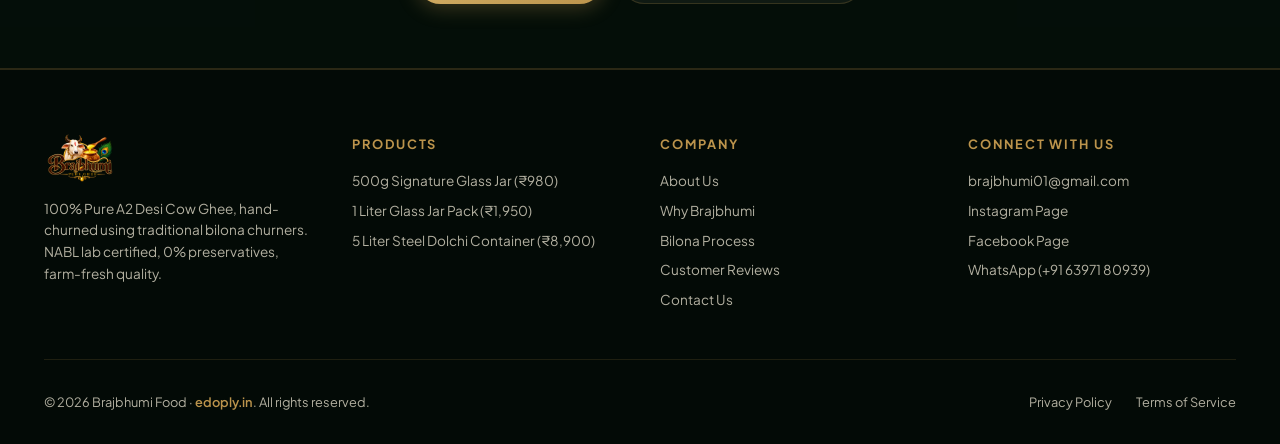
==== commit e7d4203b: "Configure AI videos to play with voiceover sound ON by default upon user play/click" ====
--- a/index.html
+++ b/index.html
@@ -257,7 +257,9 @@
     <section class="promo-banner-section">
       <div class="container-x">
         <div class="promo-banner-card">
-          <img src="image/6.png" alt="Brajbhumi Desi Cow Ghee - Pure & Traditional Bilona Method from the land of Krishna" class="promo-banner-img" loading="lazy" />
+          <img src="image/6.png"
+            alt="Brajbhumi Desi Cow Ghee - Pure & Traditional Bilona Method from the land of Krishna"
+            class="promo-banner-img" loading="lazy" />
         </div>
       </div>
     </section>
@@ -342,7 +344,8 @@
             3-Step Authentic <span class="text-shimmer">Bilona Process</span>
           </h2>
           <p>
-            Experience our traditional A2 Bilona Ghee crafting through these 10-second animated behind-the-scenes glimpses.
+            Experience our traditional A2 Bilona Ghee crafting through these 10-second animated behind-the-scenes
+            glimpses.
           </p>
         </div>
 
@@ -350,7 +353,7 @@
           <!-- Video Step 01 -->
           <div class="mfg-video-card">
             <div class="mfg-video-wrapper">
-              <video autoplay loop muted playsinline controls preload="metadata" class="mfg-video-player">
+              <video loop playsinline controls preload="metadata" class="mfg-video-player">
                 <source src="ai video/1.mp4" type="video/mp4">
               </video>
               <div class="video-number">01</div>
@@ -359,14 +362,15 @@
             <div class="mfg-card-content">
               <span class="mfg-card-label">Step 1 • Churning</span>
               <h3 class="font-display">Traditional A2 Bilona Churning</h3>
-              <p>Hand-churning curdled A2 milk butter in bi-directional wooden bilona vats to preserve natural nutrients and aroma.</p>
+              <p>Hand-churning curdled A2 milk butter in bi-directional wooden bilona vats to preserve natural nutrients
+                and aroma.</p>
             </div>
           </div>
 
           <!-- Video Step 02 -->
           <div class="mfg-video-card">
             <div class="mfg-video-wrapper">
-              <video autoplay loop muted playsinline controls preload="metadata" class="mfg-video-player">
+              <video loop playsinline controls preload="metadata" class="mfg-video-player">
                 <source src="ai video/2.mp4" type="video/mp4">
               </video>
               <div class="video-number">02</div>
@@ -375,14 +379,15 @@
             <div class="mfg-card-content">
               <span class="mfg-card-label">Step 2 • Preparation</span>
               <h3 class="font-display">Hand Mixing & Slow Heating</h3>
-              <p>Prepared by hand in small authentic batches over gentle heat to retain golden color and rich granular texture.</p>
+              <p>Prepared by hand in small authentic batches over gentle heat to retain golden color and rich granular
+                texture.</p>
             </div>
           </div>
 
           <!-- Video Step 03 -->
           <div class="mfg-video-card">
             <div class="mfg-video-wrapper">
-              <video autoplay loop muted playsinline controls preload="metadata" class="mfg-video-player">
+              <video loop playsinline controls preload="metadata" class="mfg-video-player">
                 <source src="ai video/3.mp4" type="video/mp4">
               </video>
               <div class="video-number">03</div>
@@ -391,7 +396,8 @@
             <div class="mfg-card-content">
               <span class="mfg-card-label">Step 3 • Quality Sealing</span>
               <h3 class="font-display">Quality Check & Glass Jar Sealing</h3>
-              <p>Every single batch undergoes strict quality inspection before being sealed in hygienic glass jars for farm freshness.</p>
+              <p>Every single batch undergoes strict quality inspection before being sealed in hygienic glass jars for
+                farm freshness.</p>
             </div>
           </div>
         </div>
